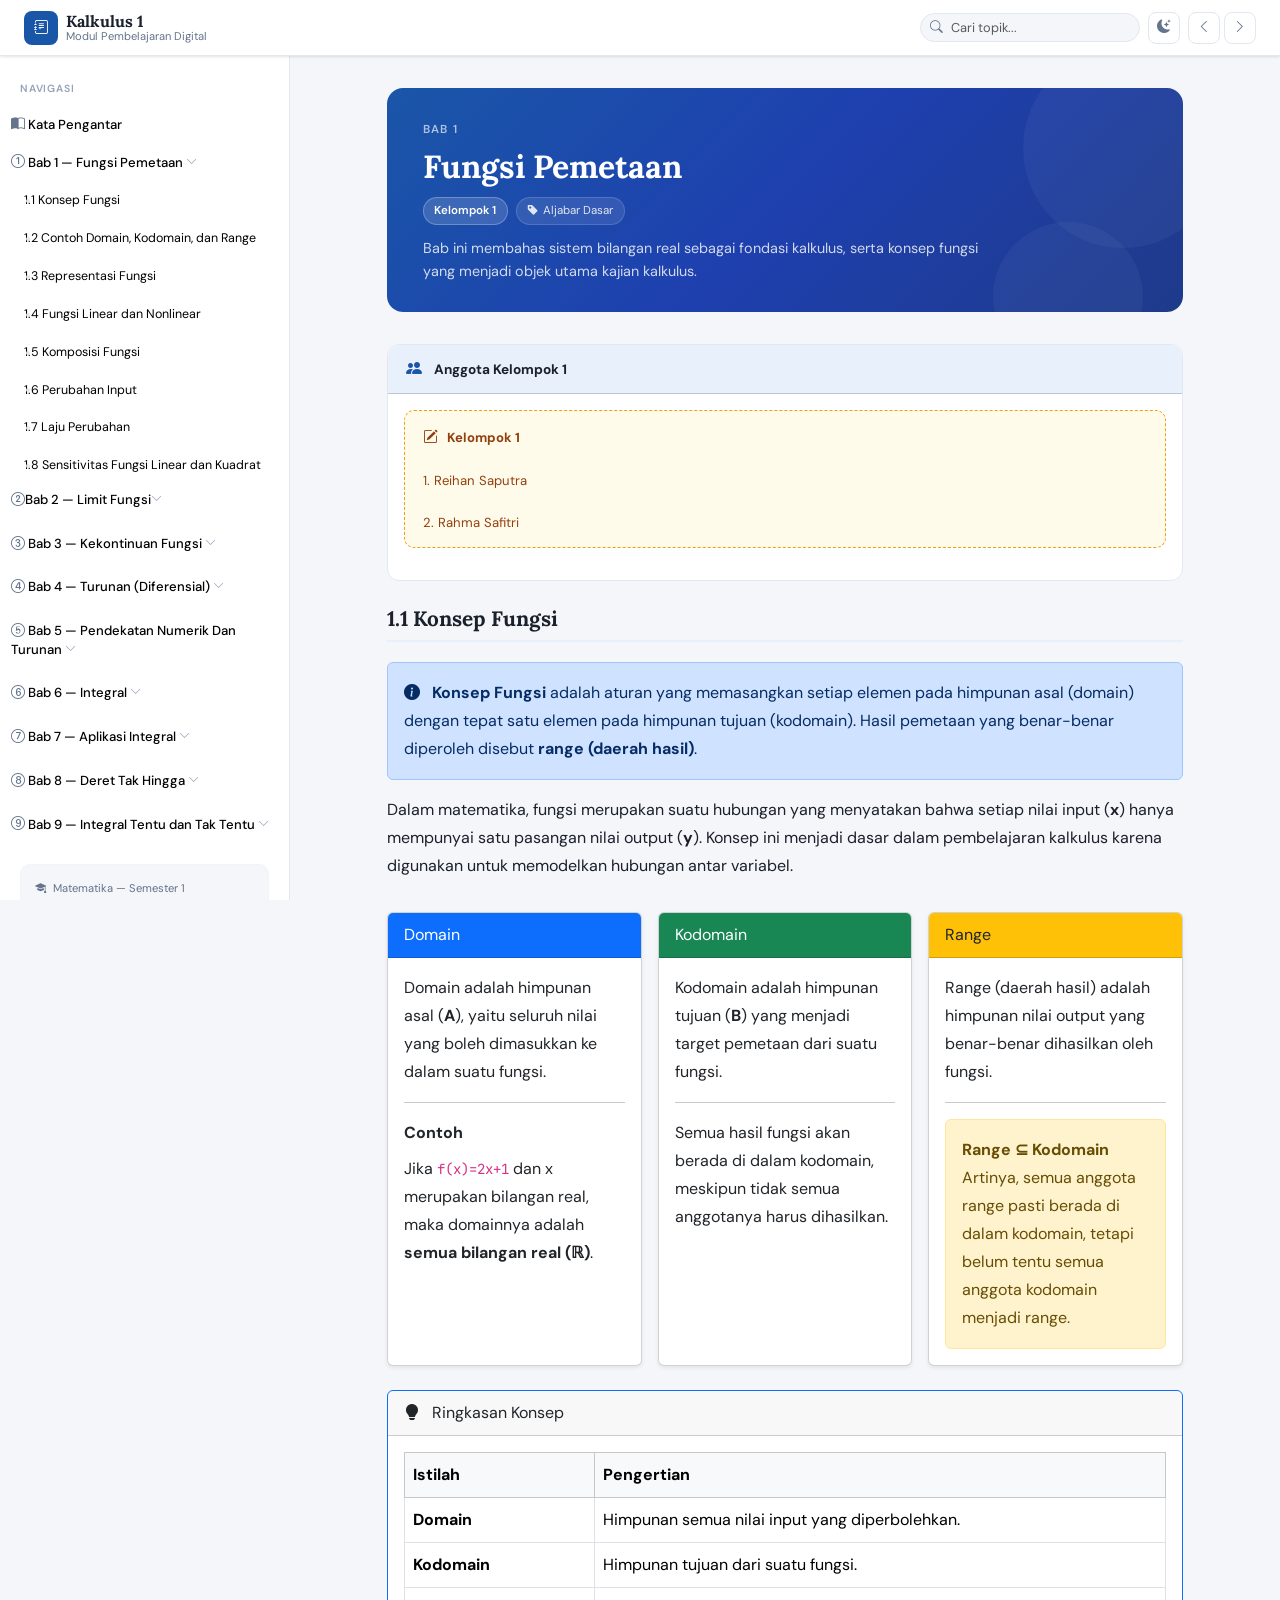
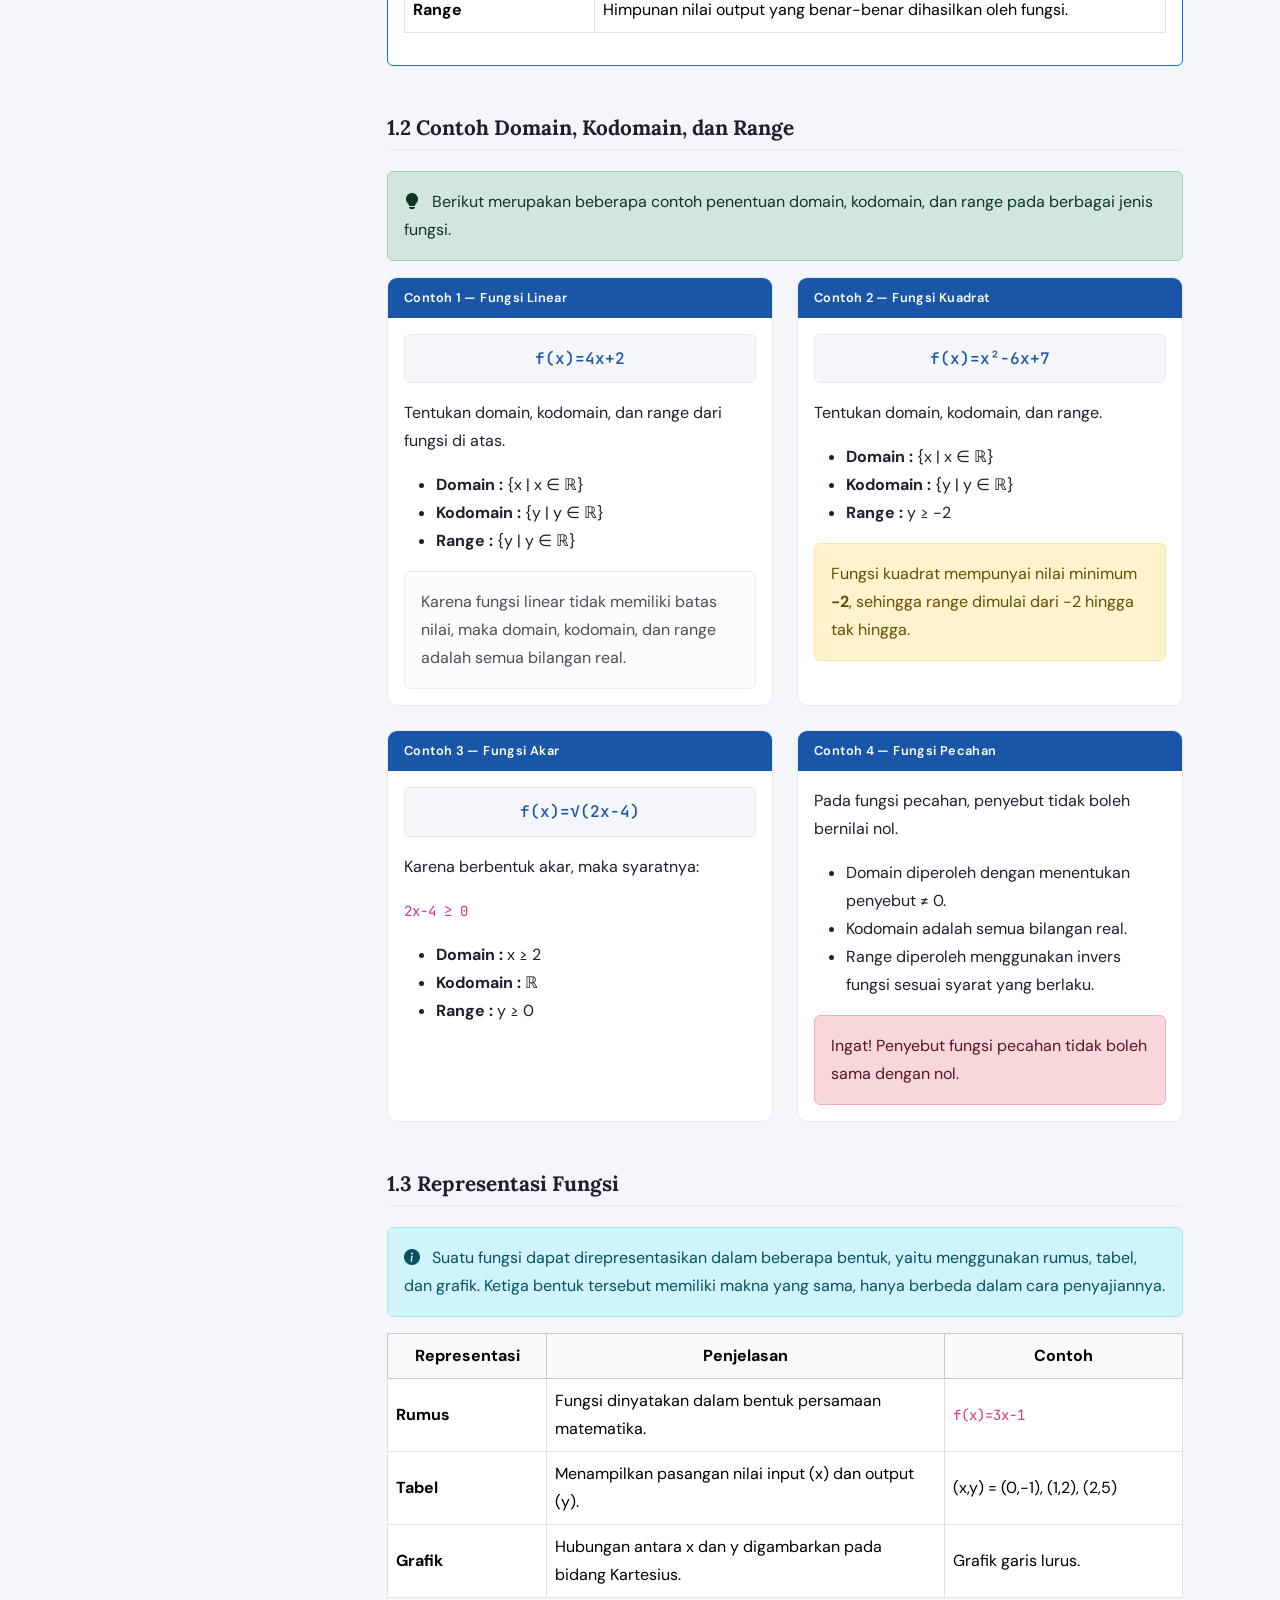
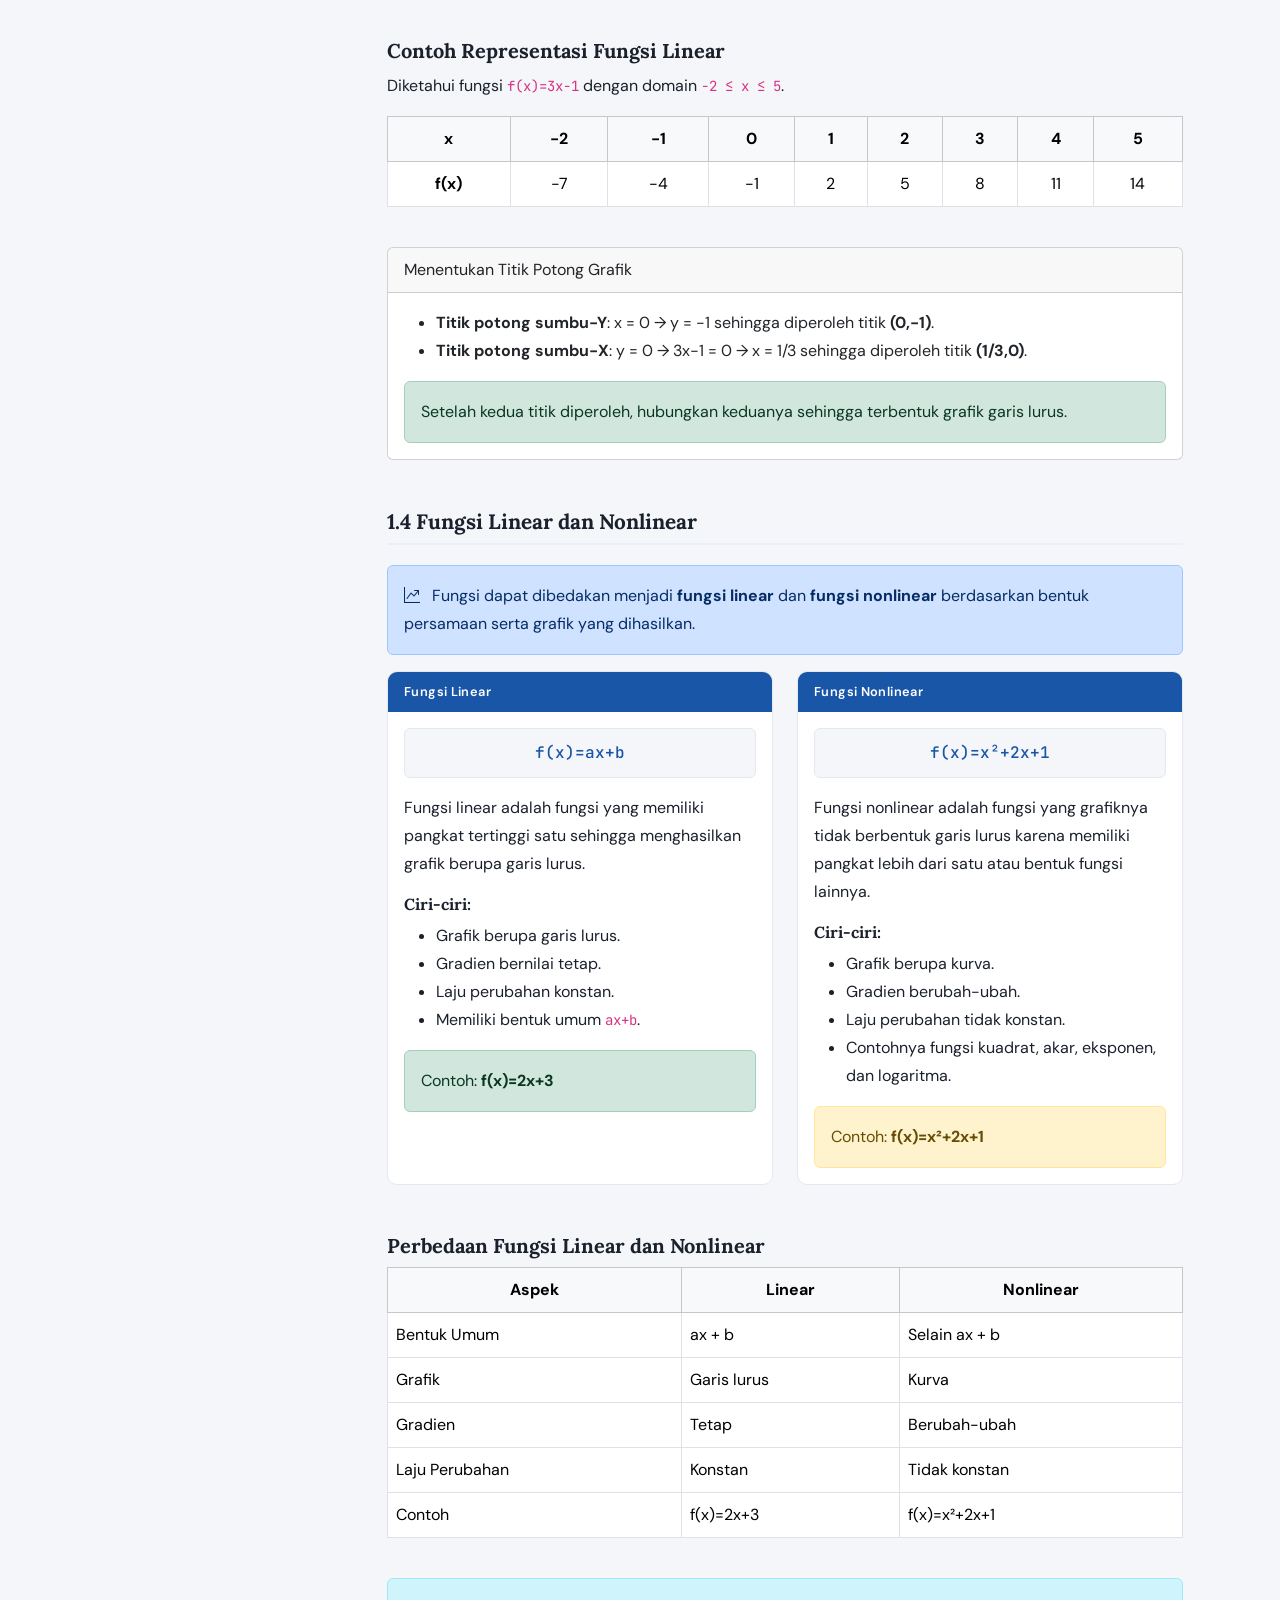
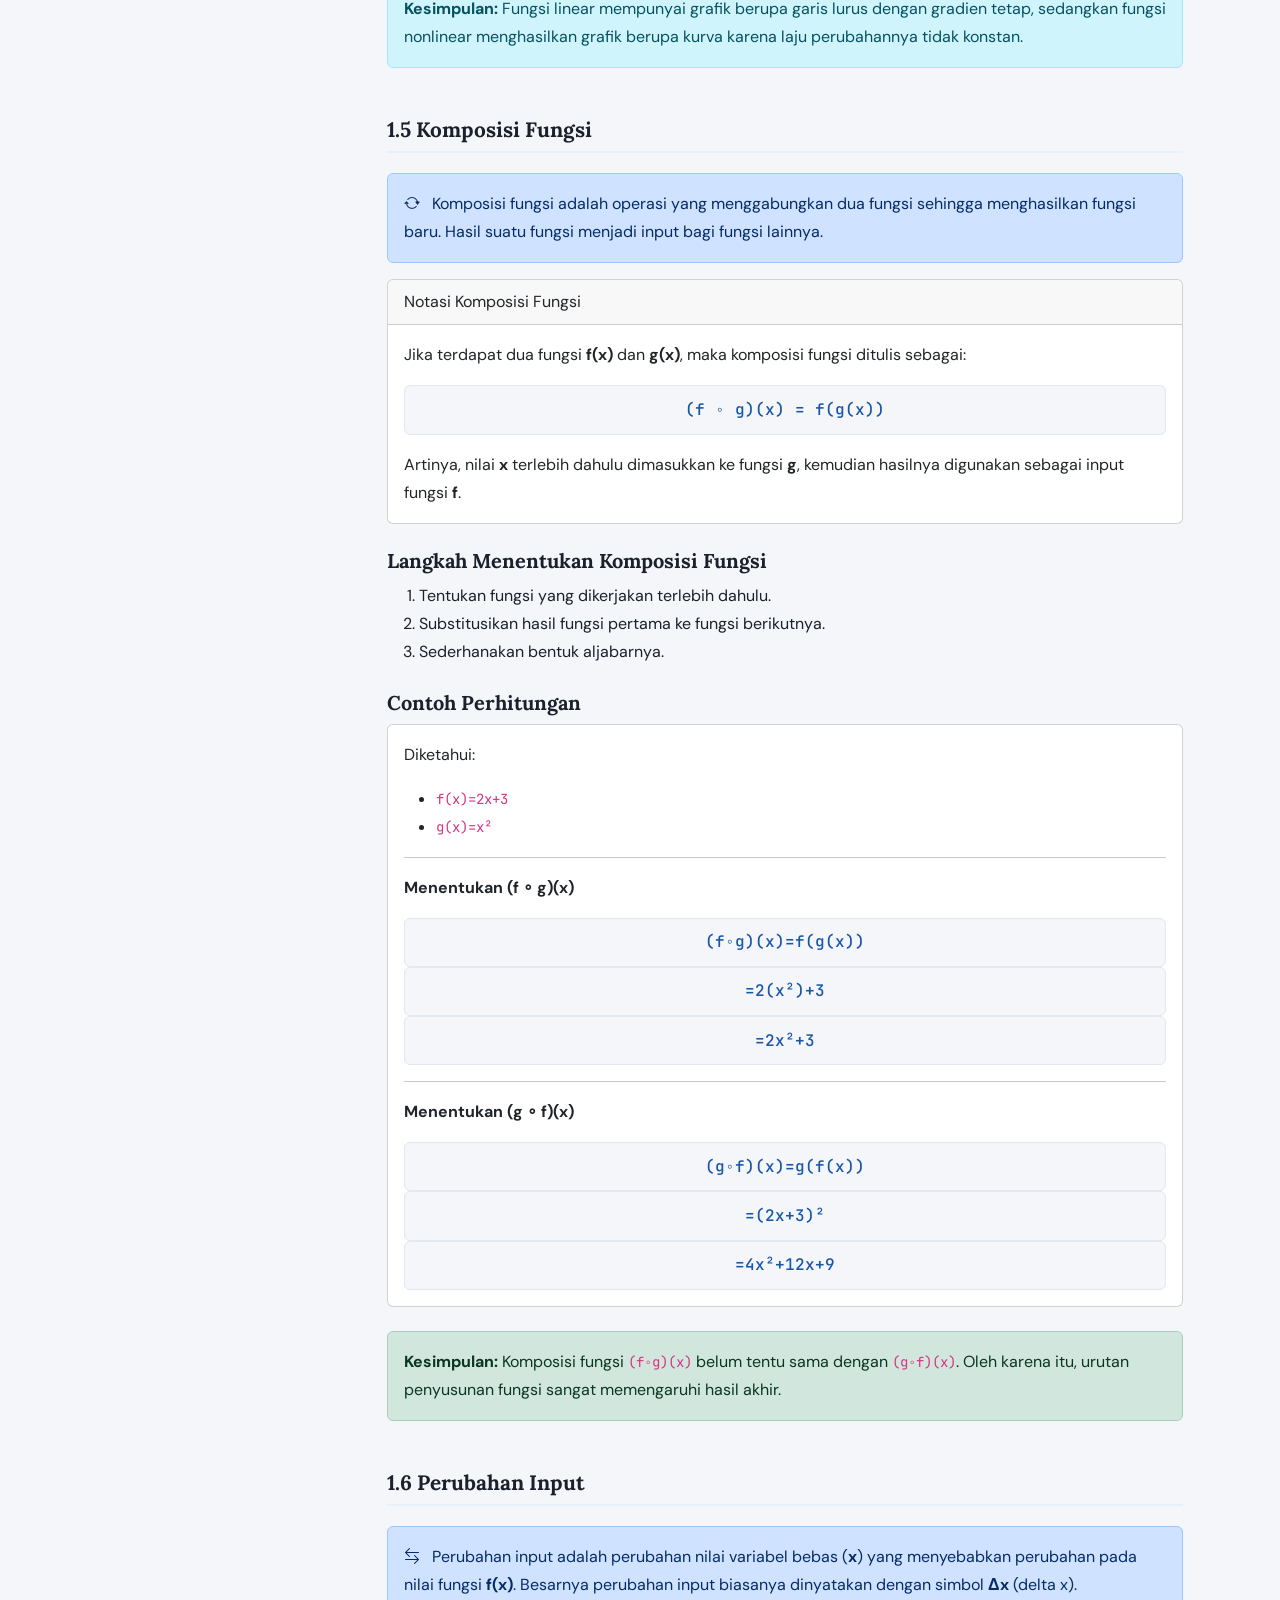
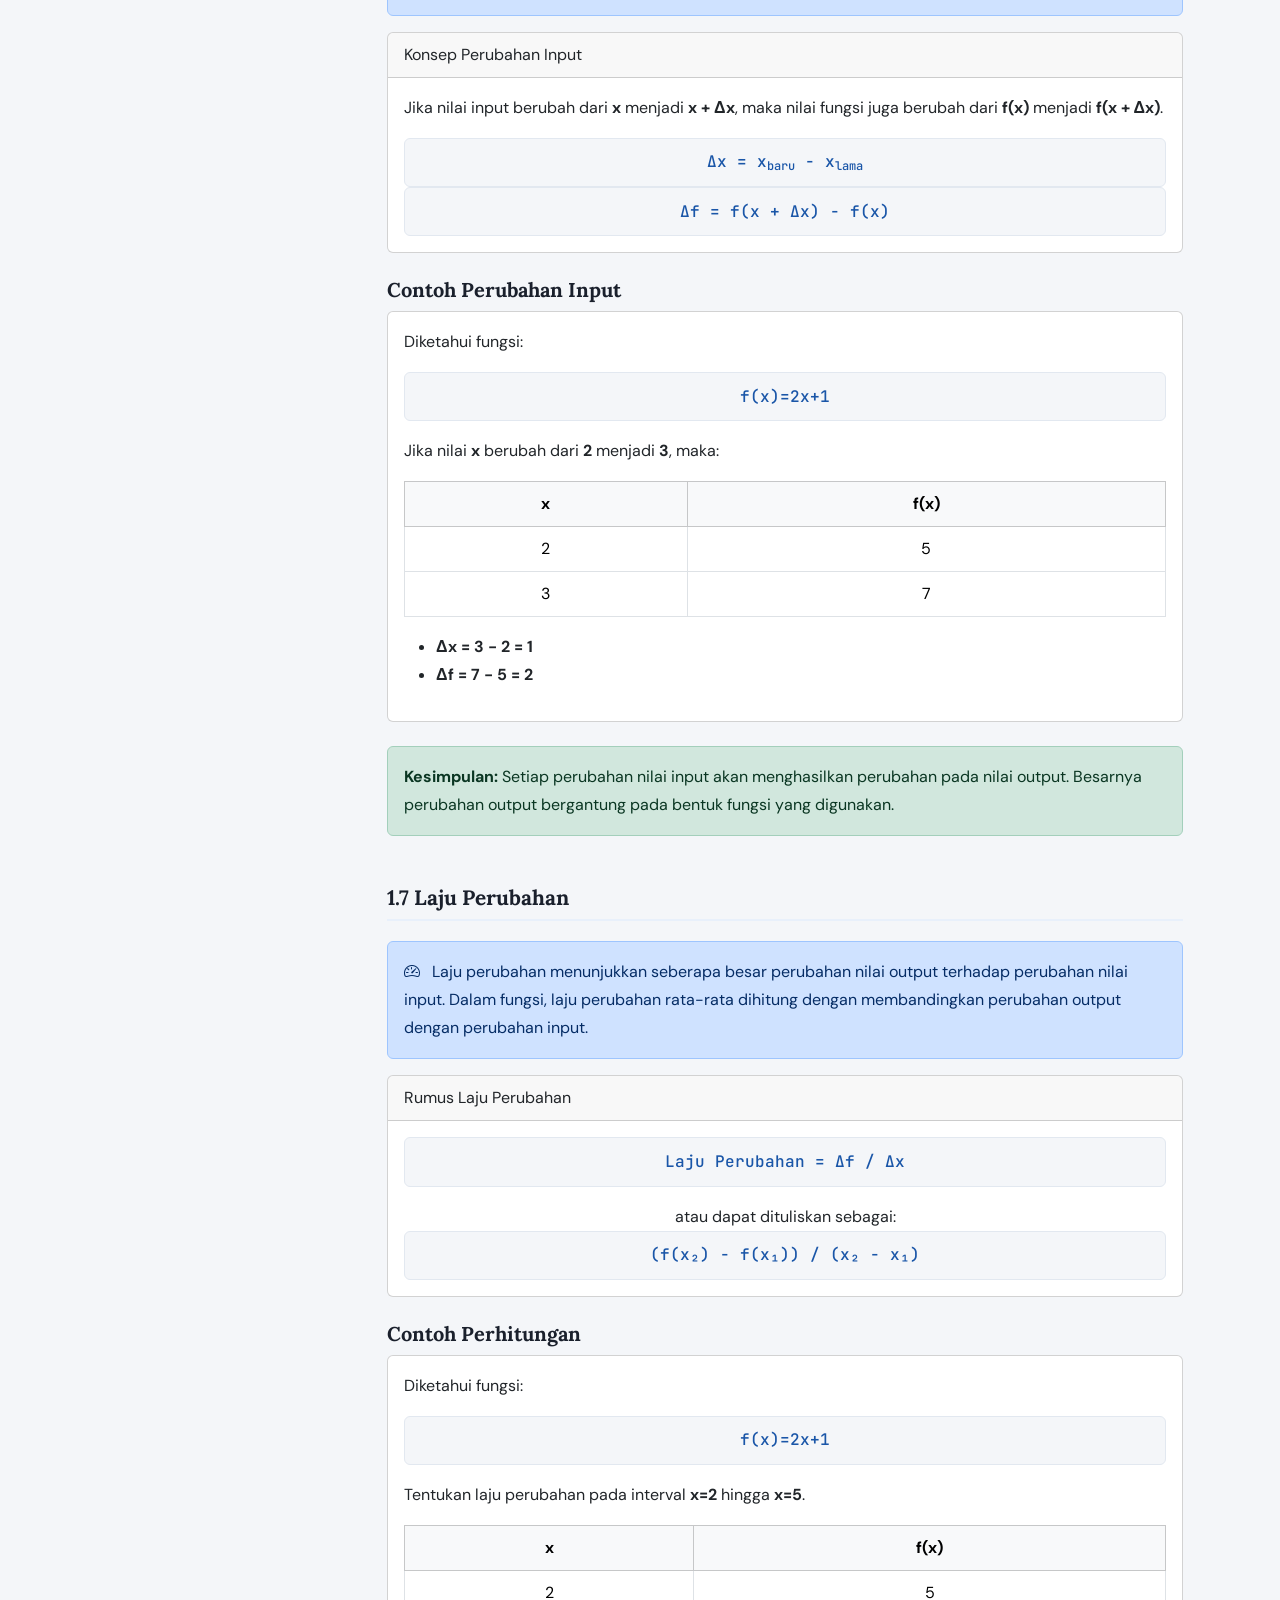
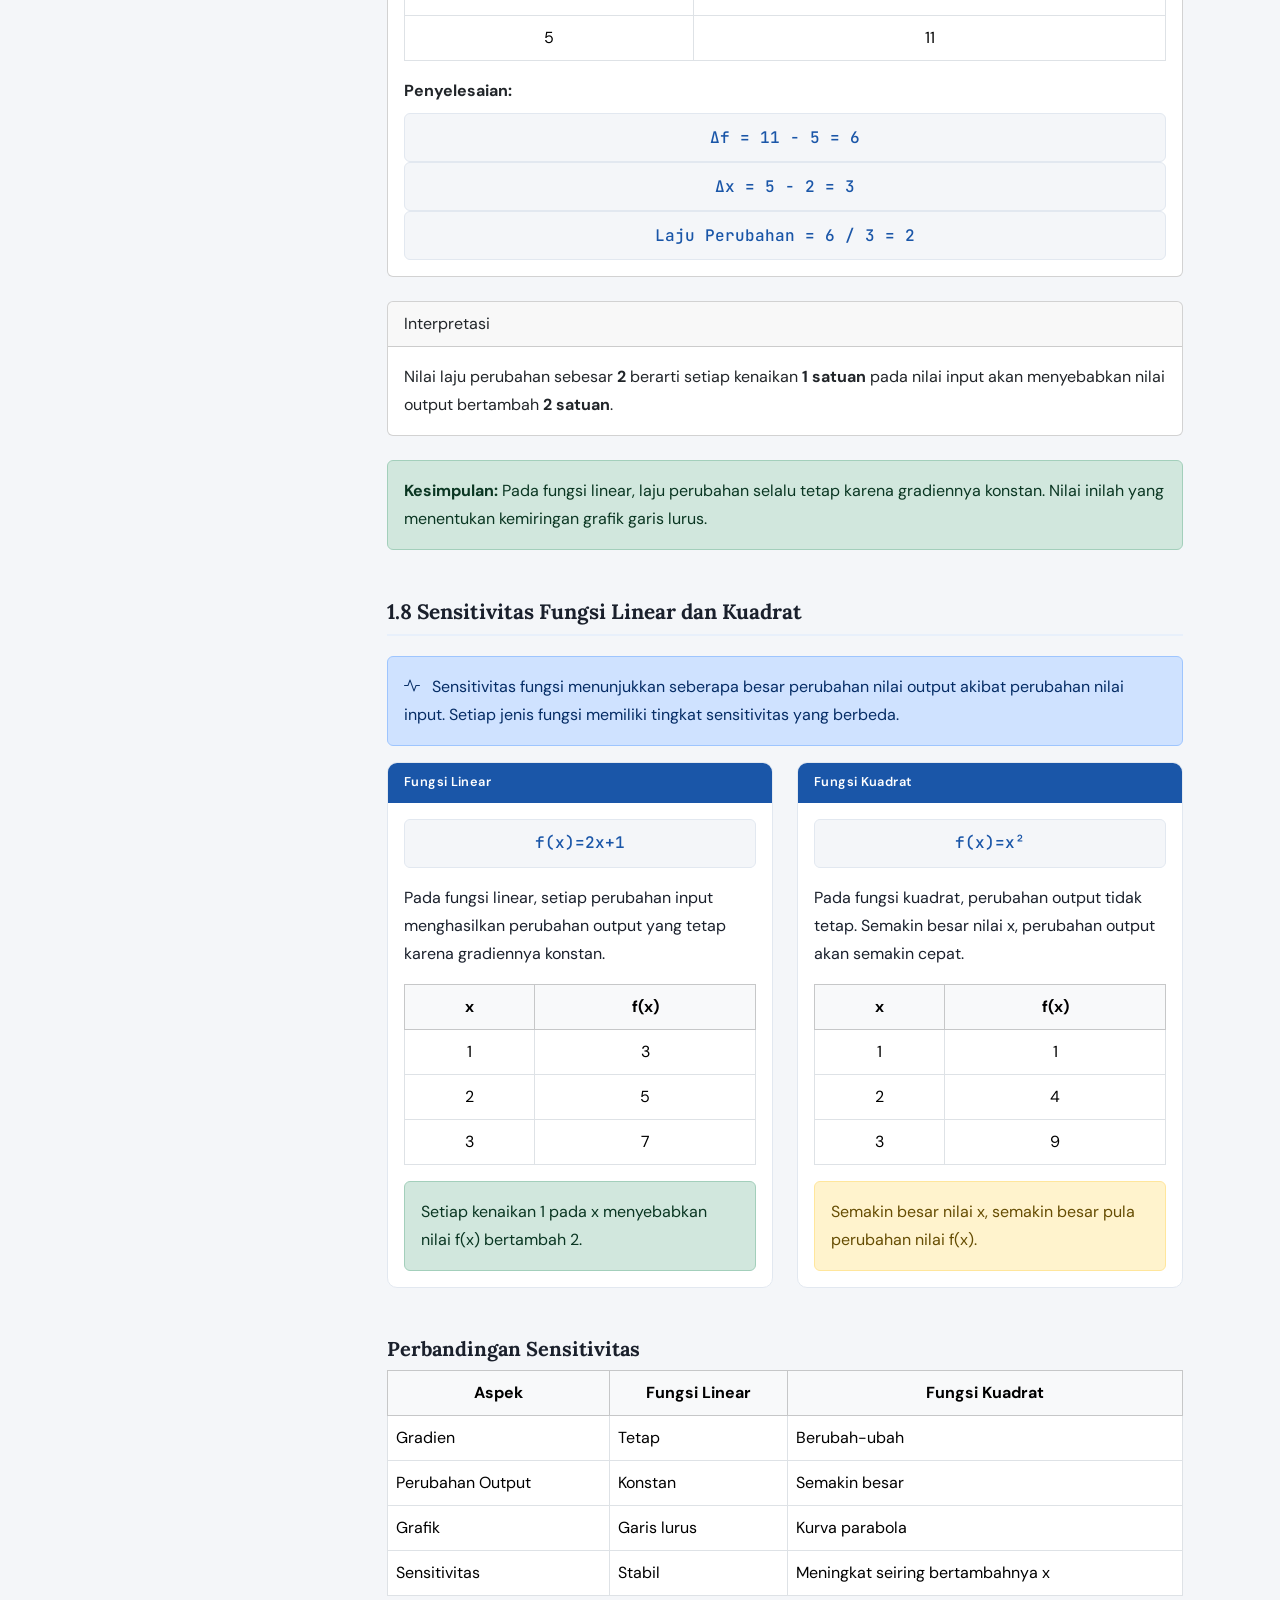
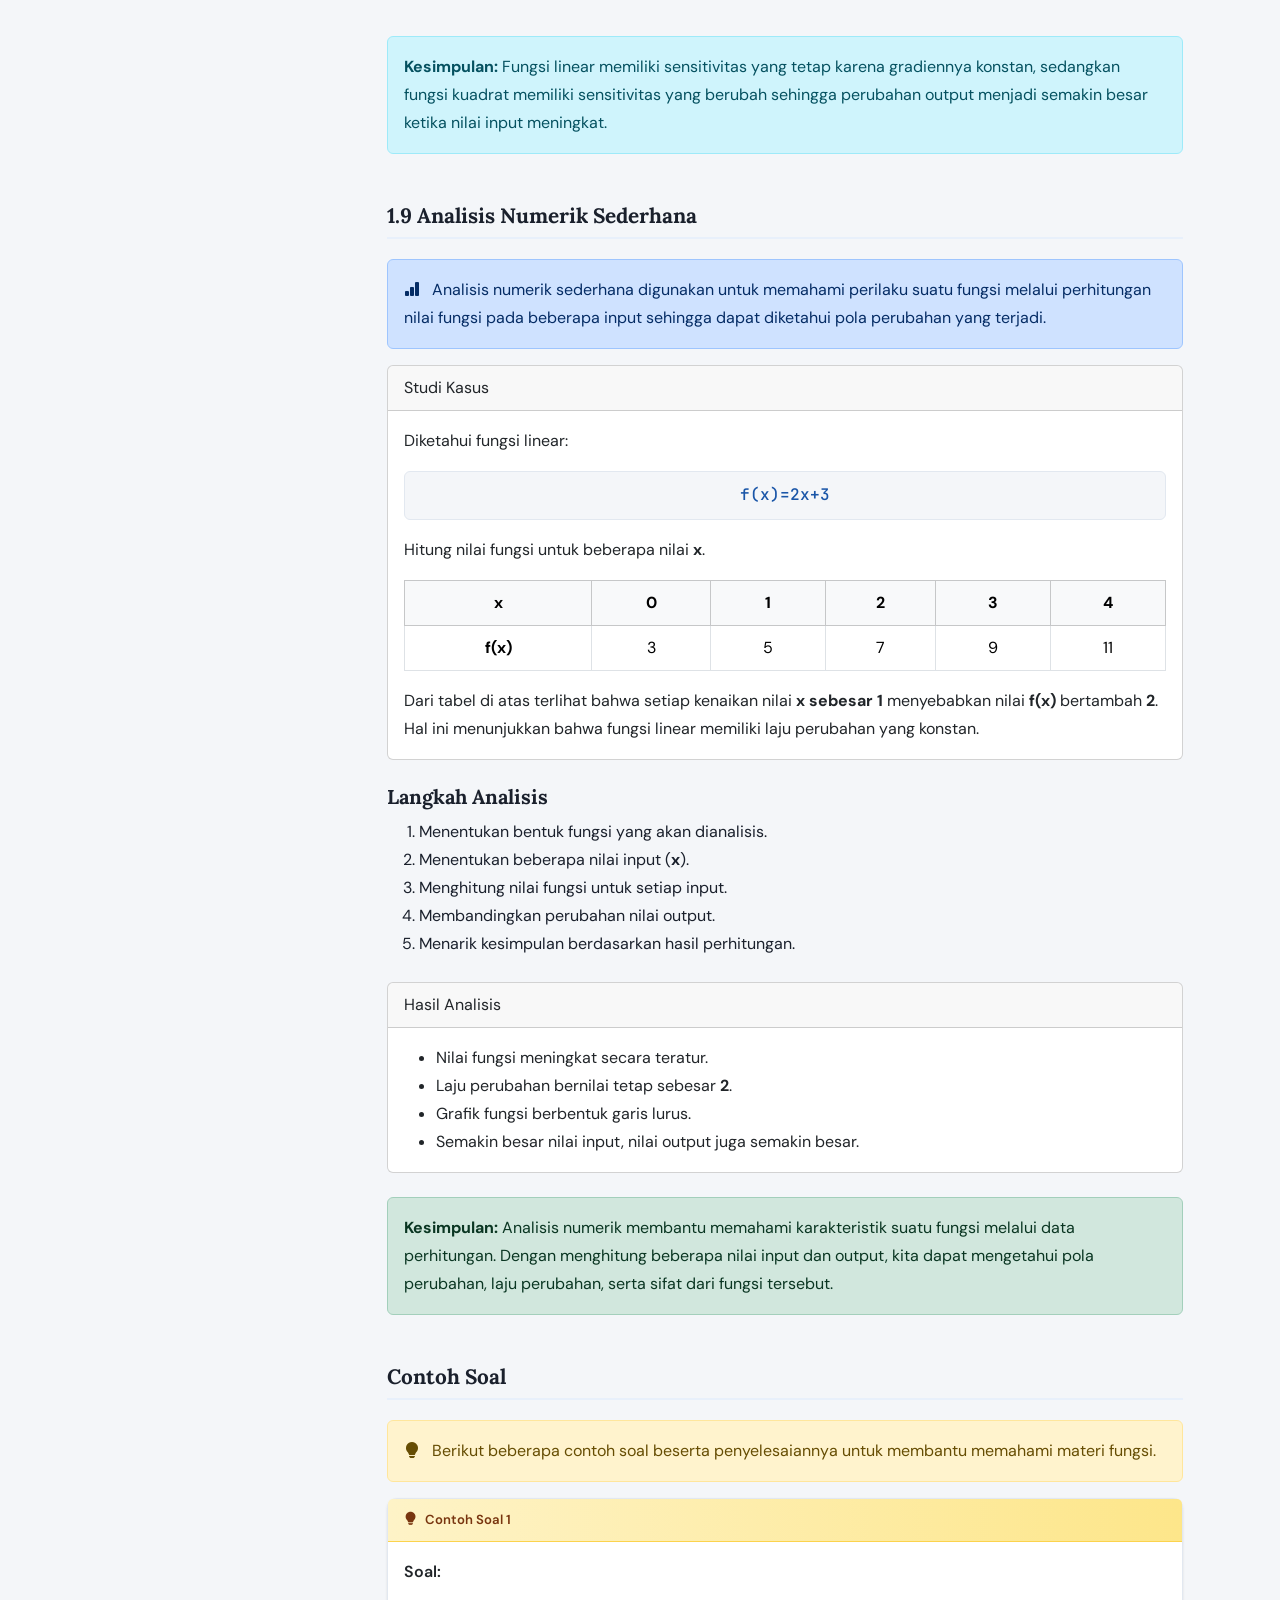
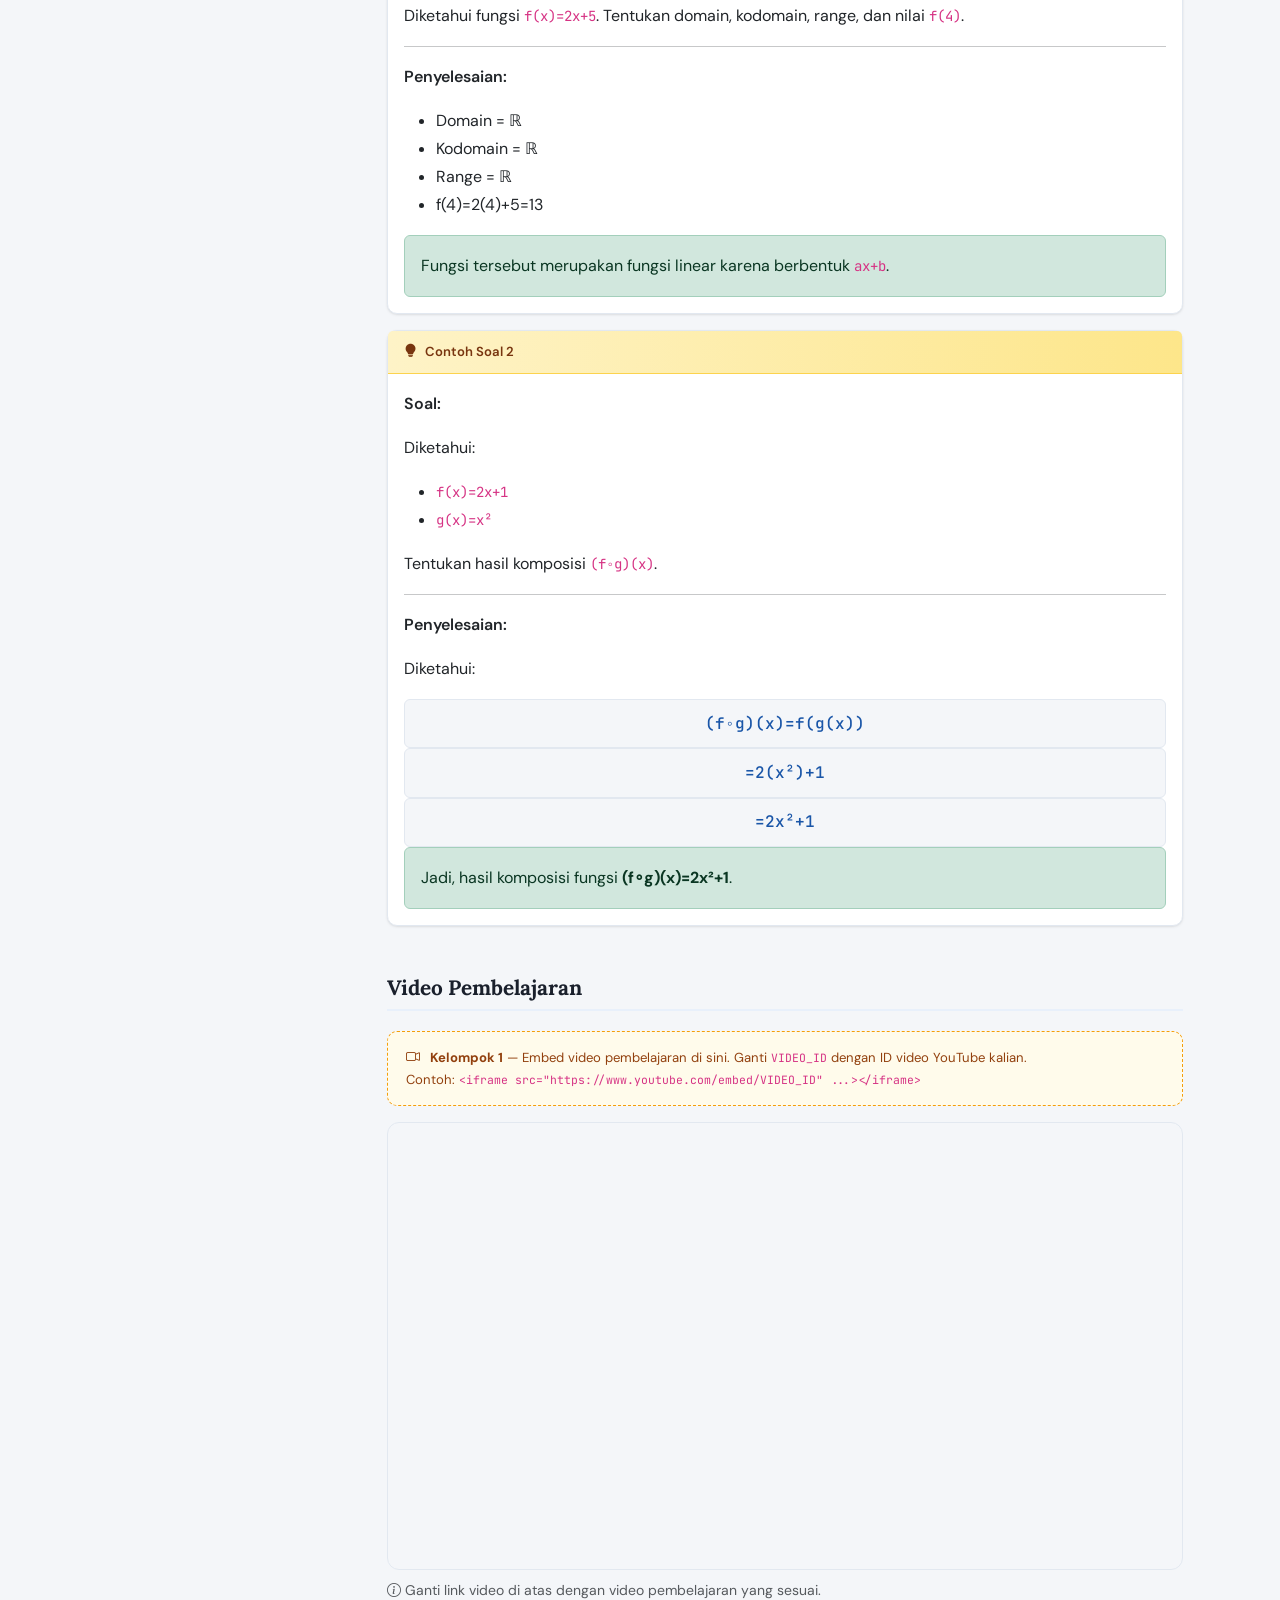
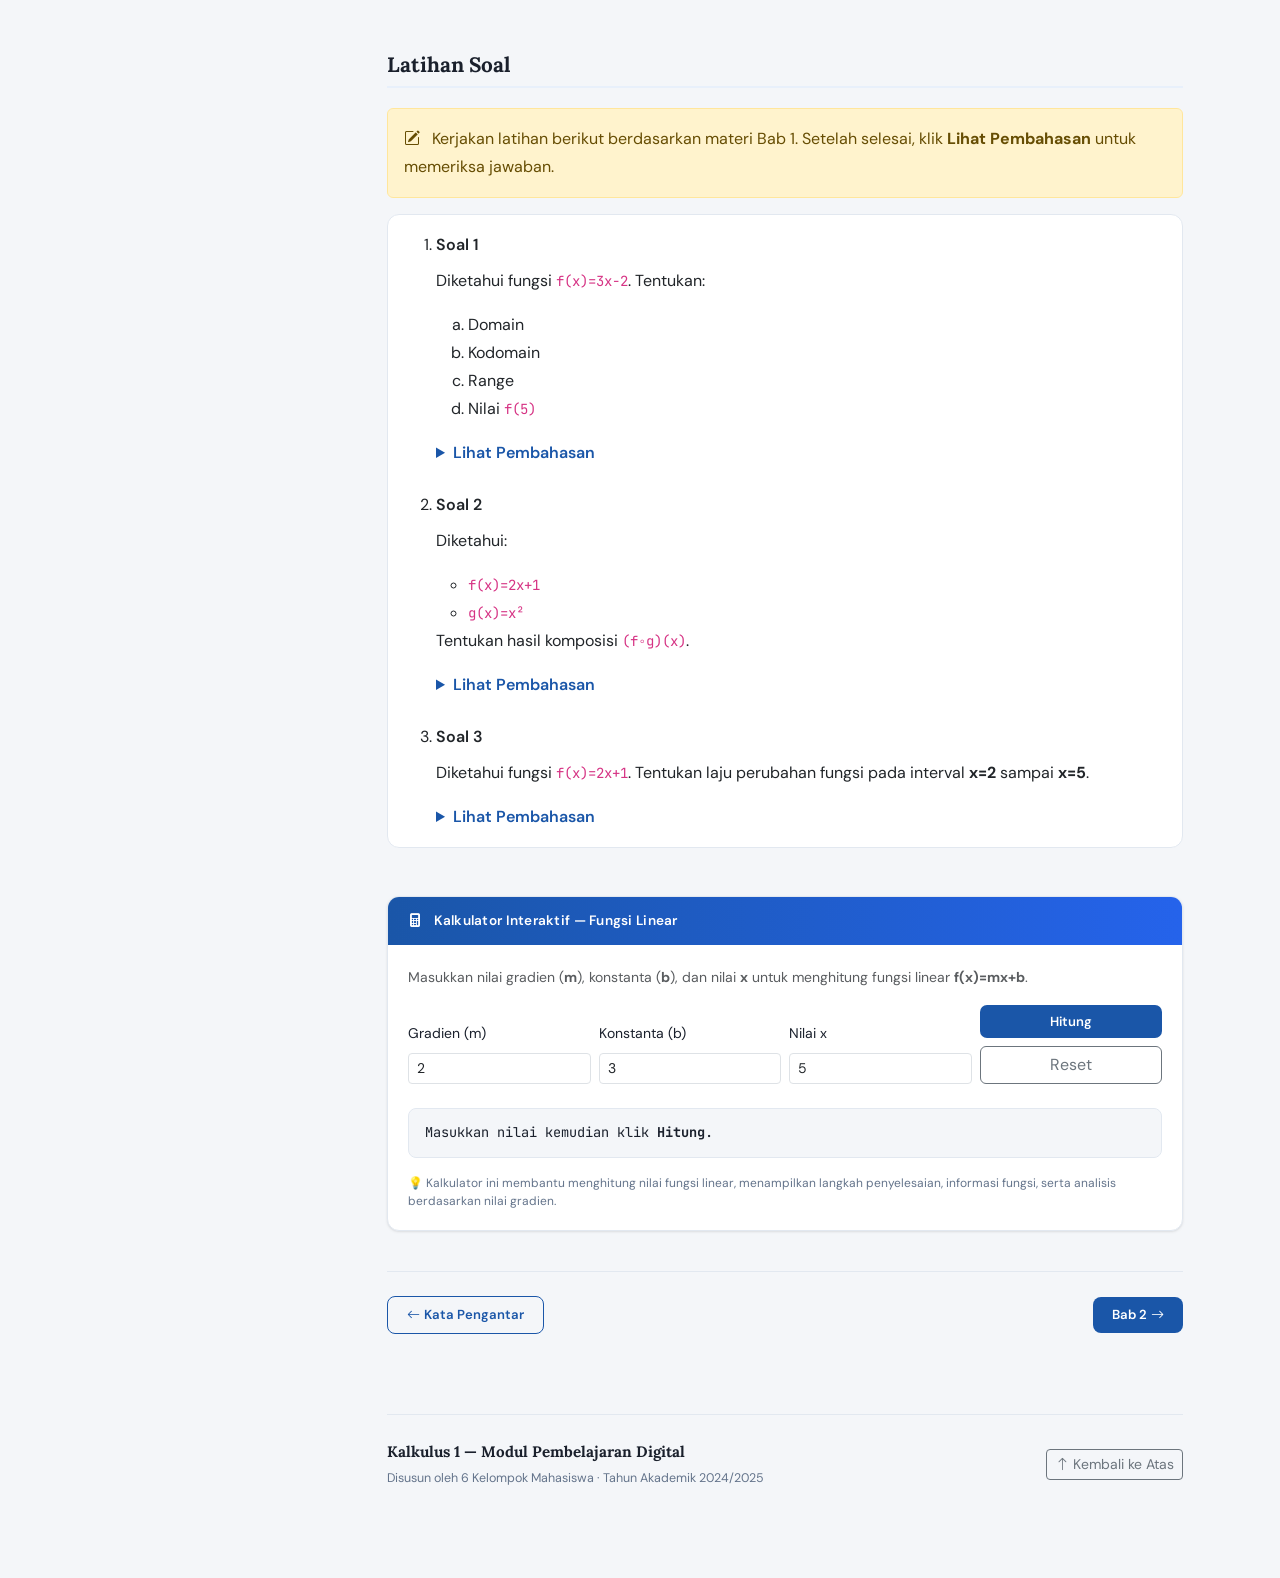
==== pages/kelompok1.html @ 17df7116 "fix sidebar" ====
<!DOCTYPE html>
<html lang="id" data-bs-theme="light">

<head>
  <meta charset="UTF-8" />
  <meta name="viewport" content="width=device-width, initial-scale=1.0" />
  <title>Bab 1 — Bilangan Real &amp; Fungsi | Kalkulus 1</title>
  <link href="https://cdn.jsdelivr.net/npm/bootstrap@5.3.3/dist/css/bootstrap.min.css" rel="stylesheet" />
  <link href="https://cdn.jsdelivr.net/npm/bootstrap-icons@1.11.3/font/bootstrap-icons.min.css" rel="stylesheet" />
  <link
    href="https://fonts.googleapis.com/css2?family=Lora:ital,wght@0,400;0,600;0,700;1,400&family=DM+Sans:wght@300;400;500;600&family=JetBrains+Mono:wght@400;500&display=swap"
    rel="stylesheet" />
  <link rel="stylesheet" href="../style.css" />
</head>

<body data-bs-spy="scroll" data-bs-target="#sidebar-nav" data-bs-offset="80">

  <!-- TOP NAVBAR -->
  <nav class="navbar navbar-expand-lg top-navbar sticky-top" id="topNavbar">
    <div class="container-fluid px-3 px-lg-4">
      <button class="btn btn-sm sidebar-toggle me-2 d-lg-none" type="button" data-bs-toggle="offcanvas"
        data-bs-target="#sidebarOffcanvas" aria-label="Buka navigasi">
        <i class="bi bi-list"></i>
      </button>
      <a class="navbar-brand d-flex align-items-center gap-2" href="../index.html">
        <span class="brand-icon"><i class="bi bi-journal-text"></i></span>
        <span class="brand-text">
          <span class="brand-title">Kalkulus 1</span>
          <span class="brand-sub d-none d-md-inline">Modul Pembelajaran Digital</span>
        </span>
      </a>
      <div class="ms-auto d-flex align-items-center gap-2">
        <div class="search-wrap d-none d-md-flex">
          <i class="bi bi-search search-icon"></i>
          <input type="search" id="sidebarSearch" class="form-control form-control-sm search-input"
            placeholder="Cari topik..." />
        </div>
        <button class="btn btn-sm theme-toggle" id="themeToggle" title="Toggle dark mode">
          <i class="bi bi-moon-stars-fill" id="themeIcon"></i>
        </button>
        <div class="d-none d-lg-flex gap-1">
          <button class="btn btn-sm nav-arrow" id="prevChapterBtn" title="Bab sebelumnya">
            <i class="bi bi-chevron-left"></i>
          </button>
          <button class="btn btn-sm nav-arrow" id="nextChapterBtn" title="Bab berikutnya">
            <i class="bi bi-chevron-right"></i>
          </button>
        </div>
      </div>
    </div>
  </nav>

  <!-- OFFCANVAS SIDEBAR (Mobile) -->
  <div class="offcanvas offcanvas-start sidebar-offcanvas" tabindex="-1" id="sidebarOffcanvas">
    <div class="offcanvas-header">
      <h6 class="offcanvas-title"><i class="bi bi-journal-text me-2"></i>Kalkulus 1</h6>
      <button type="button" class="btn-close" data-bs-dismiss="offcanvas"></button>
    </div>
    <div class="offcanvas-body p-0">
      <div class="sidebar-inner" id="sidebarInnerMobile"></div>
    </div>
  </div>

  <!-- MAIN WRAPPER -->
  <div class="main-wrapper">

    <!-- SIDEBAR (Desktop) -->
    <aside class="sidebar d-none d-lg-flex flex-column" id="mainSidebar">
      <div class="sidebar-inner" id="sidebarInnerDesktop">
        <div class="sidebar-section-label">Navigasi</div>
        <nav id="sidebar-nav">
          <ul class="sidebar-menu list-unstyled mb-0" id="sidebarMenuDesktop">
            <li class="sidebar-item">
              <a href="../index.html#pengantar" class="sidebar-link">
                <i class="bi bi-book-half sidebar-link-icon"></i>
                Kata Pengantar
              </a>
            </li>
            <li class="sidebar-item has-submenu open">
              <a href="kelompok1.html" class="sidebar-link active">
                <i class="bi bi-1-circle sidebar-link-icon"></i>
                Bab 1 — Fungsi Pemetaan
              </a>
              <ul class="submenu list-unstyled">
                <li><a href="#ch1-bilangan" class="submenu-link">1.1 Konsep Fungsi</a></li>
                <li><a href="#ch1-fungsi" class="submenu-link">1.2 Contoh Domain, Kodomain, dan Range</a></li>
                <li><a href="#ch1-representasi" class="submenu-link">1.3 Representasi Fungsi</a></li>
                <li><a href="#ch1-linear" class="submenu-link">1.4 Fungsi Linear dan Nonlinear</a></li>
                <li><a href="#ch1-komposisi" class="submenu-link">1.5 Komposisi Fungsi</a></li>
                <li><a href="#ch1-perubahan-input" class="submenu-link">1.6 Perubahan Input</a></li>
                <li><a href="#ch1-laju-perubahan" class="submenu-link">1.7 Laju Perubahan</a></li>
                <li><a href="#ch1-sensitivitas" class="submenu-link">1.8 Sensitivitas Fungsi Linear dan Kuadrat</a></li>
                <li><a href="#ch1-analisis" class="submenu-link">1.9 Analisis Numerik Sederhana</a></li>
                <li><a href="#ch1-contoh" class="submenu-link">💡 Contoh Soal</a></li>
                <li><a href="#ch1-video" class="submenu-link">🎬 Video Pembelajaran</a></li>
                <li><a href="#ch1-latihan" class="submenu-link">📝 Latihan Soal</a></li>
                <li><a href="#ch1-kalkulator" class="submenu-link">🧮 Kalkulator</a></li>
              </ul>
            </li>
            <li class="sidebar-item has-submenu">
              <a href="kelompok2.html" class="sidebar-link"><i class="bi bi-2-circle sidebar-link-icon"></i>Bab 2 — Limit Fungsi</a>
            <ul class="submenu list-unstyled overflow-auto pe-2 ">
              <li><a href="#ch2-Fungsi1" class="submenu-link">2.1 Fungsi Linear</a></li>
          
              <li><a href="#ch2-Fungsi2" class="submenu-link">2.2 Fungsi Kuadrat</a></li>
             
              <li><a href="#ch2-Fungsi3" class="submenu-link">2.3 Fungsi Eksponensial</a></li>

              <li><a href="#ch2-Pertumbuhan" class="submenu-link">2.4 Pertumbuhan Fungsi</a></li>
            
              <li><a href="#ch2-Meningkat" class="submenu-link">2.5 Fungsi Meningkat</a></li>

              <li><a href="#ch2-Menurun" class="submenu-link">2.6 Fungsi Menurun</a></li>

              <li><a href="#ch2-Stabilitas" class="submenu-link">2.7 Stabilitas Fungsi</a></li>

              <li><a href="#ch2-Stabil" class="submenu-link">2.8 Perubahan Stabil</a></li>
              
              <li><a href="#ch2-Tidak-stabil" class="submenu-link">2.9 Perubahan Tidak Stabil</a></li>

              <li><a href="#ch2-Kecil" class="submenu-link">2.10 Interpretasi Input Kecil</a></li>
              
              <li><a href="#ch2-Besar" class="submenu-link">2.11 Interprestasi lnput Besar</a></li>
              
              <li><a href="#ch2-Maksimum" class="submenu-link">2.12 Titik Kritis Maksimum</a></li>

              <li><a href="#ch2-Minimum" class="submenu-link">2.13 Titik Kritis Minimum</a></li>

              <li><a href="#ch2-Belok" class="submenu-link">2.14 Titik Belok</a></li>

              <li><a href="#ch2-Definisi" class="submenu-link">2.15 Definisi Limit</a></li>

              <li><a href="#ch2-Kiri" class="submenu-link">2.16 Limit Kiri dan Limit Kanan</a></li>

              <li><a href="#ch2-Sifat" class="submenu-link">2.17 Sifat-Sifat Limit</a></li>

              <li><a href="#ch2-Hingga" class="submenu-link">2.18 Limit Hingga dan Limit Tak HIngga</a></li>

              <li><a href="#ch2-Titik" class="submenu-link">2.19 Titik Kritis Fungsi dan Karakteristik Drafik</a></li>

              <li><a href="#ch2-Representasi" class="submenu-link">2.20 Representasi dan Metodologi Penentuan Limit</a></li>

              <li><a href="#ch2-interpretasi-perilaku" class="submenu-link">2.21 Interpretasi Perilaku Fungsi di Sekitar Titik Kritis</a></li>
              
              <li><a href="#ch2-video" class="submenu-link">🎬 Video Pembelajaran</a></li>
              <li><a href="#ch2-latihan" class="submenu-link">📝 Latihan Soal</a></li>
              <li><a href="#ch2-kalkulator" class="submenu-link">🧮 Kalkulator</a></li>
            </ul>
            </li>
            <li class="sidebar-item has-submenu">
              <a href="kelompok3.html" class="sidebar-link">
                <i class="bi bi-3-circle sidebar-link-icon"></i>
                Bab 3 — Kekontinuan Fungsi
              </a>
              <ul class="submenu list-unstyled">
                <li><a href="kelompok3.html#ch3-definisi" class="submenu-link">3.1 Fungsi Kontinu</a></li>
                <li><a href="kelompok3.html#ch3-teorema" class="submenu-link">3.2 Teorema Nilai Antara</a></li>
                <li><a href="kelompok3.html#ch3-video" class="submenu-link">🎬 Video Pembelajaran</a></li>
                <li><a href="kelompok3.html#ch3-latihan" class="submenu-link">📝 Latihan Soal</a></li>
                <li><a href="kelompok3.html#ch3-kalkulator" class="submenu-link">🧮 Kalkulator</a></li>
              </ul>
            </li>
            <li class="sidebar-item has-submenu">
              <a href="kelompok4.html" class="sidebar-link">
                <i class="bi bi-4-circle sidebar-link-icon"></i>
                Bab 4 — Turunan (Diferensial)
              </a>
              <ul class="submenu list-unstyled">
                <li><a href="kelompok4.html#ch4-definisi" class="submenu-link">4.1 Definisi Turunan</a></li>
                <li><a href="kelompok4.html#ch4-aturan" class="submenu-link">4.2 Aturan Diferensiasi</a></li>
                <li><a href="kelompok4.html#ch4-video" class="submenu-link">🎬 Video Pembelajaran</a></li>
                <li><a href="kelompok4.html#ch4-latihan" class="submenu-link">📝 Latihan Soal</a></li>
                <li><a href="kelompok4.html#ch4-kalkulator" class="submenu-link">🧮 Kalkulator</a></li>
              </ul>
            </li>
            <li class="sidebar-item has-submenu">
              <a href="kelompok5.html" class="sidebar-link">
                <i class="bi bi-5-circle sidebar-link-icon"></i>
                Bab 5 — Pendekatan Numerik Dan Turunan
              </a>
             <ul class="submenu list-unstyled">
                <li><a href="#ch5-max-min" class="submenu-link">5.1 Nilai Maksimum &amp; Minimum</a></li>
                <li><a href="#ch5-optimasi" class="submenu-link">5.2 Optimasi</a></li>
                <li><a href="#ch5-contoh" class="submenu-link">💡 Contoh Soal</a></li>
                <li><a href="#ch5-video" class="submenu-link">🎬 Video Pembelajaran</a></li>
                <li><a href="#ch5-latihan" class="submenu-link">📝 Latihan Soal</a></li>
                <li><a href="#ch5-kalkulator" class="submenu-link">🧮 Kalkulator</a></li>
              </ul>
            </li>
            <li class="sidebar-item has-submenu">
              <a href="kelompok6.html" class="sidebar-link">
                <i class="bi bi-6-circle sidebar-link-icon"></i>
                Bab 6 — Integral
              </a>
              <ul class="submenu list-unstyled">
                <li><a href="kelompok6.html#ch6-antiturunan" class="submenu-link">6.1 Antiturunan</a></li>
                <li><a href="kelompok6.html#ch6-integral-tentu" class="submenu-link">6.2 Integral Tentu</a></li>
                <li><a href="kelompok6.html#ch6-video" class="submenu-link">🎬 Video Pembelajaran</a></li>
                <li><a href="kelompok6.html#ch6-latihan" class="submenu-link">📝 Latihan Soal</a></li>
                <li><a href="kelompok6.html#ch6-kalkulator" class="submenu-link">🧮 Kalkulator</a></li>
              </ul>
            </li>
            <!-- chapter 7 -->
            <li class="sidebar-item has-submenu">
              <a href="kelompok7.html" class="sidebar-link">
                <i class="bi bi-7-circle sidebar-link-icon"></i>
                Bab 7 — Aplikasi Integral
              </a>
               <ul class="submenu list-unstyled">
                <li><a href="kelompok7.html#ch7-max-min" class="submenu-link">7.1 Menentukan titik maksimum dan minimum</a></li>
                <li><a href="kelompok7.html#ch7-optimasi" class="submenu-link">7.2 Menentukan titik stasioner</a></li>
                <li><a href="kelompok7.html#ch7-optimasi2" class="submenu-link">7.3 Penerapan Optimasi</a></li>
                <li><a href="kelompok7.html#ch7-video" class="submenu-link">🎬 Video Pembelajaran</a></li>
                <li><a href="kelompok7.html#ch7-latihan" class="submenu-link">📝 Latihan Soal</a></li>
                <li><a href="kelompok7.html#ch7-kalkulator" class="submenu-link">🧮 Kalkulator</a></li>
              </ul>
            </li>

            <!-- chapter 8 -->
            <li class="sidebar-item has-submenu">
              <a href="kelompok8.html" class="sidebar-link">
                <i class="bi bi-8-circle sidebar-link-icon"></i>
                Bab 8 — Deret Tak Hingga
              </a>
             <ul class="submenu list-unstyled overflow-auto pe-2 ">
                <li><a href="#ch8-penyelesaian_masalah_terapan" class="submenu-link">8.A.1 Penerapan Turunan</a></li>
                <li><a href="#ch8-integral_tak_tentu" class="submenu-link">8.B.1 Integral Tak Tentu</a></li>
                <li><a href="#ch8-hubungan_integral_dan_turunan" class="submenu-link">8.B.2 Hubungan Integral dan Turunan</a></li>
                <li><a href="#ch8-interpretasi_konstanta_integrasi" class="submenu-link">8.B.3 Interpretasi Konstanta Integrasi</a></li>
                <li><a href="#ch8-integral_tak_tentu_Konsep_akumulasi_perubahan" class="submenu-link">8.B.4 Integral Tak Tentu Dalam Konsep Akumulasi Perubahan</a></li>
                <li><a href="#ch8-videoPenerapanTurunan" class="submenu-link">🎬 Video Materi Penerapan Turunan</a></li>
                <li><a href="#ch8-videoIntegralTakTentu" class="submenu-link">🎬 Video Materi Integral Tak Tentu</a></li>
                <li><a href="#ch8-latihan" class="submenu-link">📝 Latihan Soal</a></li>
                <li><a href="#ch8-kalkulatorPenerapanTurunan" class="submenu-link">🧮 Kalkulator Penerapan Turunan</a></li>
                <li><a href="#ch8-kalkulatorIntegralTakTentu" class="submenu-link">🧮 Kalkulator Integral Tak Tentu</a></li>
              </ul>
            </li>

            <!-- chapter 9 -->
            <li class="sidebar-item has-submenu">
             <a href="kelompok9.html" class="sidebar-link">
                <i class="bi bi-9-circle sidebar-link-icon"></i>
                Bab 9 — Integral Tentu dan Tak Tentu
              </a>
              <ul class="submenu list-unstyled">
                <li><a href="kelompok9.html#ch9-antiturunan" class="submenu-link">9.1 Integral Tentu dan Tak Tentu</a>
                </li>
                <li><a href="kelompok9.html#ch9-integral-tentu" class="submenu-link">9.2 Pendekatan Data Kontinu</a>
                </li>
                <li><a href="kelompok9.html#ch9-video" class="submenu-link">🎬 Video Pembelajaran</a></li>
                <li><a href="kelompok9.html#ch9-latihan" class="submenu-link">📝 Latihan Soal</a></li>
                <li><a href="kelompok9.html#ch9-kalkulator" class="submenu-link">🧮 Kalkulator</a></li>
              </ul>
            </li>
          </ul>
        </nav>
        <div class="sidebar-footer">
          <div class="sidebar-footer-text">
            <i class="bi bi-mortarboard-fill me-1"></i>
            Matematika — Semester 1
          </div>
          <div class="progress sidebar-progress mt-2" title="Progress membaca">
            <div class="progress-bar" id="readingProgress" role="progressbar" style="width: 0%"></div>
          </div>
          <div class="sidebar-footer-text mt-1" id="progressLabel">0% dibaca</div>
        </div>
      </div>
    </aside>



    <!-- MAIN CONTENT -->
    <main class="content-area" id="mainContent">
      <div class="content-inner">

        <!-- BAB 1 -->
        <section id="chapter-1" class="content-section chapter-section" style="border-top:none; padding-top:2rem;">
          <div class="chapter-header">
            <div class="chapter-number">Bab 1</div>
            <h2 class="chapter-title">Fungsi Pemetaan</h2>
            <p class="chapter-meta">
              <span class="chapter-group-badge">Kelompok 1</span>
              <span class="chapter-topic-badge"><i class="bi bi-tag-fill me-1"></i>Aljabar Dasar</span>
            </p>
            <p class="chapter-desc">
              Bab ini membahas sistem bilangan real sebagai fondasi kalkulus, serta konsep fungsi yang menjadi objek
              utama kajian kalkulus.
            </p>
          </div>

          <!-- Nama Anggota Kelompok -->
          <div class="card mb-4"
            style="border-color: var(--clr-border); border-radius:12px; background: var(--clr-surface);">
            <div class="card-header"
              style="background: var(--clr-primary-light); border-radius:12px 12px 0 0; padding:.65rem 1.1rem;">
              <i class="bi bi-people-fill me-2" style="color:var(--clr-primary);"></i>
              <strong style="font-size:.85rem; color:var(--clr-text);">Anggota Kelompok 1</strong>
            </div>
            <div class="card-body py-3">
              <div class="placeholder-notice">
                <i class="bi bi-pencil-square"></i>
                <strong>Kelompok 1</strong><br>
                <br>1. Reihan Saputra</br>
                <br>2. Rahma Safitri</br>
              </div>
            </div>
          </div>

          <!-- 1.1 Konsep Fungsi -->
          <div id="ch1-bilangan">
            <h3 class="subsection-title">1.1 Konsep Fungsi</h3>
            <div class="alert alert-primary">
              <i class="bi bi-info-circle-fill me-2"></i>
              <strong>Konsep Fungsi</strong> adalah aturan yang memasangkan setiap elemen
              pada himpunan asal (domain) dengan tepat satu elemen pada himpunan tujuan
              (kodomain). Hasil pemetaan yang benar-benar diperoleh disebut
              <strong>range (daerah hasil)</strong>.
            </div>
            <p>
              Dalam matematika, fungsi merupakan suatu hubungan yang menyatakan bahwa
              setiap nilai input (<strong>x</strong>) hanya mempunyai satu pasangan nilai
              output (<strong>y</strong>). Konsep ini menjadi dasar dalam pembelajaran
              kalkulus karena digunakan untuk memodelkan hubungan antar variabel.
            </p>
            <div class="row g-3 mt-3">
              <div class="col-md-4">
                <div class="card h-100 shadow-sm">
                  <div class="card-header bg-primary text-white">
                    Domain
                  </div>
                  <div class="card-body">
                    <p>
                      Domain adalah himpunan asal (<strong>A</strong>), yaitu seluruh nilai
                      yang boleh dimasukkan ke dalam suatu fungsi.
                    </p>
                    <hr>
                    <strong>Contoh</strong>

                    <p class="mt-2">
                      Jika
                      <code>f(x)=2x+1</code>
                      dan x merupakan bilangan real,
                      maka domainnya adalah
                      <strong>semua bilangan real (ℝ)</strong>.
                    </p>
                  </div>
                </div>
              </div>

              <div class="col-md-4">
                <div class="card h-100 shadow-sm">
                  <div class="card-header bg-success text-white">
                    Kodomain
                  </div>

                  <div class="card-body">
                    <p>
                      Kodomain adalah himpunan tujuan (<strong>B</strong>) yang menjadi
                      target pemetaan dari suatu fungsi.
                    </p>

                    <hr>

                    <p>
                      Semua hasil fungsi akan berada di dalam kodomain,
                      meskipun tidak semua anggotanya harus dihasilkan.
                    </p>

                  </div>
                </div>
              </div>

              <div class="col-md-4">
                <div class="card h-100 shadow-sm">
                  <div class="card-header bg-warning">
                    Range
                  </div>

                  <div class="card-body">

                    <p>
                      Range (daerah hasil) adalah himpunan nilai output yang benar-benar
                      dihasilkan oleh fungsi.
                    </p>

                    <hr>

                    <div class="alert alert-warning mb-0">
                      <strong>Range ⊆ Kodomain</strong><br>
                      Artinya, semua anggota range pasti berada di dalam kodomain,
                      tetapi belum tentu semua anggota kodomain menjadi range.
                    </div>

                  </div>
                </div>
              </div>

            </div>

            <div class="card mt-4 border-primary">

              <div class="card-header">
                <i class="bi bi-lightbulb-fill me-2"></i>
                Ringkasan Konsep
              </div>

              <div class="card-body">

                <div class="table-responsive">

                  <table class="table table-bordered align-middle">

                    <thead class="table-light">
                      <tr>
                        <th width="25%">Istilah</th>
                        <th>Pengertian</th>
                      </tr>
                    </thead>

                    <tbody>

                      <tr>
                        <td><strong>Domain</strong></td>
                        <td>Himpunan semua nilai input yang diperbolehkan.</td>
                      </tr>

                      <tr>
                        <td><strong>Kodomain</strong></td>
                        <td>Himpunan tujuan dari suatu fungsi.</td>
                      </tr>

                      <tr>
                        <td><strong>Range</strong></td>
                        <td>Himpunan nilai output yang benar-benar dihasilkan oleh fungsi.</td>
                      </tr>

                    </tbody>

                  </table>

                </div>

              </div>

            </div>

          </div>

<!-- 1.2 Contoh Domain, Kodomain, dan Range -->
<div id="ch1-fungsi" class="mt-5">
  <h3 class="subsection-title">1.2 Contoh Domain, Kodomain, dan Range</h3>

  <div class="alert alert-success">
    <i class="bi bi-lightbulb-fill me-2"></i>
    Berikut merupakan beberapa contoh penentuan domain, kodomain, dan range pada berbagai jenis fungsi.
  </div>

  <div class="row g-4">

    <!-- Linear -->
    <div class="col-lg-6">
      <div class="concept-card h-100">
        <div class="concept-card-header">Contoh 1 — Fungsi Linear</div>
        <div class="concept-card-body">
          <code class="formula-display">f(x)=4x+2</code>

          <p class="mt-3">Tentukan domain, kodomain, dan range dari fungsi di atas.</p>

          <ul>
            <li><strong>Domain :</strong> {x | x ∈ ℝ}</li>
            <li><strong>Kodomain :</strong> {y | y ∈ ℝ}</li>
            <li><strong>Range :</strong> {y | y ∈ ℝ}</li>
          </ul>

          <div class="alert alert-light mb-0">
            Karena fungsi linear tidak memiliki batas nilai, maka domain, kodomain, dan range adalah semua bilangan real.
          </div>
        </div>
      </div>
    </div>

    <!-- Kuadrat -->
    <div class="col-lg-6">
      <div class="concept-card h-100">
        <div class="concept-card-header">Contoh 2 — Fungsi Kuadrat</div>
        <div class="concept-card-body">
          <code class="formula-display">f(x)=x²−6x+7</code>

          <p class="mt-3">Tentukan domain, kodomain, dan range.</p>

          <ul>
            <li><strong>Domain :</strong> {x | x ∈ ℝ}</li>
            <li><strong>Kodomain :</strong> {y | y ∈ ℝ}</li>
            <li><strong>Range :</strong> y ≥ -2</li>
          </ul>

          <div class="alert alert-warning mb-0">
            Fungsi kuadrat mempunyai nilai minimum <strong>-2</strong>, sehingga range dimulai dari -2 hingga tak hingga.
          </div>
        </div>
      </div>
    </div>

    <!-- Akar -->
    <div class="col-lg-6">
      <div class="concept-card h-100">
        <div class="concept-card-header">Contoh 3 — Fungsi Akar</div>
        <div class="concept-card-body">
          <code class="formula-display">f(x)=√(2x−4)</code>

          <p class="mt-3">Karena berbentuk akar, maka syaratnya:</p>

          <code>2x−4 ≥ 0</code>

          <ul class="mt-3">
            <li><strong>Domain :</strong> x ≥ 2</li>
            <li><strong>Kodomain :</strong> ℝ</li>
            <li><strong>Range :</strong> y ≥ 0</li>
          </ul>
        </div>
      </div>
    </div>

    <!-- Pecahan -->
    <div class="col-lg-6">
      <div class="concept-card h-100">
        <div class="concept-card-header">Contoh 4 — Fungsi Pecahan</div>
        <div class="concept-card-body">
          <p>Pada fungsi pecahan, penyebut tidak boleh bernilai nol.</p>

          <ul>
            <li>Domain diperoleh dengan menentukan penyebut ≠ 0.</li>
            <li>Kodomain adalah semua bilangan real.</li>
            <li>Range diperoleh menggunakan invers fungsi sesuai syarat yang berlaku.</li>
          </ul>

          <div class="alert alert-danger mb-0">
            Ingat! Penyebut fungsi pecahan tidak boleh sama dengan nol.
          </div>
        </div>
      </div>
    </div>

  </div>
</div>

    <!-- 1.3 Representasi Fungsi -->
<div id="ch1-representasi" class="mt-5">
  <h3 class="subsection-title">1.3 Representasi Fungsi</h3>

  <div class="alert alert-info">
    <i class="bi bi-info-circle-fill me-2"></i>
    Suatu fungsi dapat direpresentasikan dalam beberapa bentuk, yaitu menggunakan rumus, tabel, dan grafik. Ketiga bentuk tersebut memiliki makna yang sama, hanya berbeda dalam cara penyajiannya.
  </div>

  <div class="table-responsive">
    <table class="table table-bordered align-middle">
      <thead class="table-light text-center">
        <tr>
          <th width="20%">Representasi</th>
          <th>Penjelasan</th>
          <th width="30%">Contoh</th>
        </tr>
      </thead>
      <tbody>
        <tr>
          <td><strong>Rumus</strong></td>
          <td>Fungsi dinyatakan dalam bentuk persamaan matematika.</td>
          <td><code>f(x)=3x−1</code></td>
        </tr>
        <tr>
          <td><strong>Tabel</strong></td>
          <td>Menampilkan pasangan nilai input (x) dan output (y).</td>
          <td>(x,y) = (0,-1), (1,2), (2,5)</td>
        </tr>
        <tr>
          <td><strong>Grafik</strong></td>
          <td>Hubungan antara x dan y digambarkan pada bidang Kartesius.</td>
          <td>Grafik garis lurus.</td>
        </tr>
      </tbody>
    </table>
  </div>

  <h5 class="mt-4">Contoh Representasi Fungsi Linear</h5>

  <p>Diketahui fungsi <code>f(x)=3x−1</code> dengan domain <code>-2 ≤ x ≤ 5</code>.</p>

  <div class="table-responsive">
    <table class="table table-bordered text-center">
      <thead class="table-light">
        <tr>
          <th>x</th>
          <th>-2</th>
          <th>-1</th>
          <th>0</th>
          <th>1</th>
          <th>2</th>
          <th>3</th>
          <th>4</th>
          <th>5</th>
        </tr>
      </thead>
      <tbody>
        <tr>
          <th>f(x)</th>
          <td>-7</td>
          <td>-4</td>
          <td>-1</td>
          <td>2</td>
          <td>5</td>
          <td>8</td>
          <td>11</td>
          <td>14</td>
        </tr>
      </tbody>
    </table>
  </div>

  <div class="card mt-4">
    <div class="card-header">Menentukan Titik Potong Grafik</div>
    <div class="card-body">
      <ul class="mb-3">
        <li><strong>Titik potong sumbu-Y</strong>: x = 0 → y = -1 sehingga diperoleh titik <strong>(0,-1)</strong>.</li>
        <li><strong>Titik potong sumbu-X</strong>: y = 0 → 3x−1 = 0 → x = 1/3 sehingga diperoleh titik <strong>(1/3,0)</strong>.</li>
      </ul>

      <div class="alert alert-success mb-0">
        Setelah kedua titik diperoleh, hubungkan keduanya sehingga terbentuk grafik garis lurus.
      </div>
    </div>
  </div>
</div>

<!-- 1.4 Fungsi Linear dan Nonlinear -->
<div id="ch1-linear" class="mt-5">
  <h3 class="subsection-title">1.4 Fungsi Linear dan Nonlinear</h3>

  <div class="alert alert-primary">
    <i class="bi bi-graph-up-arrow me-2"></i>
    Fungsi dapat dibedakan menjadi <strong>fungsi linear</strong> dan <strong>fungsi nonlinear</strong> berdasarkan bentuk persamaan serta grafik yang dihasilkan.
  </div>

  <div class="row g-4">

    <!-- Fungsi Linear -->
    <div class="col-lg-6">
      <div class="concept-card h-100">
        <div class="concept-card-header">Fungsi Linear</div>

        <div class="concept-card-body">
          <code class="formula-display">f(x)=ax+b</code>

          <p class="mt-3">
            Fungsi linear adalah fungsi yang memiliki pangkat tertinggi satu sehingga menghasilkan grafik berupa garis lurus.
          </p>

          <h6>Ciri-ciri:</h6>
          <ul>
            <li>Grafik berupa garis lurus.</li>
            <li>Gradien bernilai tetap.</li>
            <li>Laju perubahan konstan.</li>
            <li>Memiliki bentuk umum <code>ax+b</code>.</li>
          </ul>

          <div class="alert alert-success mb-0">
            Contoh: <strong>f(x)=2x+3</strong>
          </div>
        </div>
      </div>
    </div>

    <!-- Fungsi Nonlinear -->
    <div class="col-lg-6">
      <div class="concept-card h-100">
        <div class="concept-card-header">Fungsi Nonlinear</div>

        <div class="concept-card-body">
          <code class="formula-display">f(x)=x²+2x+1</code>

          <p class="mt-3">
            Fungsi nonlinear adalah fungsi yang grafiknya tidak berbentuk garis lurus karena memiliki pangkat lebih dari satu atau bentuk fungsi lainnya.
          </p>

          <h6>Ciri-ciri:</h6>
          <ul>
            <li>Grafik berupa kurva.</li>
            <li>Gradien berubah-ubah.</li>
            <li>Laju perubahan tidak konstan.</li>
            <li>Contohnya fungsi kuadrat, akar, eksponen, dan logaritma.</li>
          </ul>

          <div class="alert alert-warning mb-0">
            Contoh: <strong>f(x)=x²+2x+1</strong>
          </div>
        </div>
      </div>
    </div>

  </div>

  <h5 class="mt-5">Perbedaan Fungsi Linear dan Nonlinear</h5>

  <div class="table-responsive">
    <table class="table table-bordered align-middle">
      <thead class="table-light text-center">
        <tr>
          <th>Aspek</th>
          <th>Linear</th>
          <th>Nonlinear</th>
        </tr>
      </thead>
      <tbody>
        <tr>
          <td>Bentuk Umum</td>
          <td>ax + b</td>
          <td>Selain ax + b</td>
        </tr>
        <tr>
          <td>Grafik</td>
          <td>Garis lurus</td>
          <td>Kurva</td>
        </tr>
        <tr>
          <td>Gradien</td>
          <td>Tetap</td>
          <td>Berubah-ubah</td>
        </tr>
        <tr>
          <td>Laju Perubahan</td>
          <td>Konstan</td>
          <td>Tidak konstan</td>
        </tr>
        <tr>
          <td>Contoh</td>
          <td>f(x)=2x+3</td>
          <td>f(x)=x²+2x+1</td>
        </tr>
      </tbody>
    </table>
  </div>

  <div class="alert alert-info mt-4 mb-0">
    <strong>Kesimpulan:</strong> Fungsi linear mempunyai grafik berupa garis lurus dengan gradien tetap, sedangkan fungsi nonlinear menghasilkan grafik berupa kurva karena laju perubahannya tidak konstan.
  </div>
</div>

<!-- 1.5 Komposisi Fungsi -->
<div id="ch1-komposisi" class="mt-5">
  <h3 class="subsection-title">1.5 Komposisi Fungsi</h3>

  <div class="alert alert-primary">
    <i class="bi bi-arrow-repeat me-2"></i>
    Komposisi fungsi adalah operasi yang menggabungkan dua fungsi sehingga
    menghasilkan fungsi baru. Hasil suatu fungsi menjadi input bagi fungsi lainnya.
  </div>

  <div class="card mb-4">
    <div class="card-header">Notasi Komposisi Fungsi</div>
    <div class="card-body">
      <p>
        Jika terdapat dua fungsi <strong>f(x)</strong> dan <strong>g(x)</strong>,
        maka komposisi fungsi ditulis sebagai:
      </p>

      <code class="formula-display">(f ∘ g)(x) = f(g(x))</code>

      <p class="mt-3 mb-0">
        Artinya, nilai <strong>x</strong> terlebih dahulu dimasukkan ke fungsi
        <strong>g</strong>, kemudian hasilnya digunakan sebagai input fungsi
        <strong>f</strong>.
      </p>
    </div>
  </div>

  <h5>Langkah Menentukan Komposisi Fungsi</h5>

  <ol>
    <li>Tentukan fungsi yang dikerjakan terlebih dahulu.</li>
    <li>Substitusikan hasil fungsi pertama ke fungsi berikutnya.</li>
    <li>Sederhanakan bentuk aljabarnya.</li>
  </ol>

  <h5 class="mt-4">Contoh Perhitungan</h5>

  <div class="card">
    <div class="card-body">

      <p>Diketahui:</p>

      <ul>
        <li><code>f(x)=2x+3</code></li>
        <li><code>g(x)=x²</code></li>
      </ul>

      <hr>

      <p><strong>Menentukan (f ∘ g)(x)</strong></p>

      <code class="formula-display">
        (f∘g)(x)=f(g(x))
      </code>

      <code class="formula-display">
        =2(x²)+3
      </code>

      <code class="formula-display">
        =2x²+3
      </code>

      <hr>

      <p><strong>Menentukan (g ∘ f)(x)</strong></p>

      <code class="formula-display">
        (g∘f)(x)=g(f(x))
      </code>

      <code class="formula-display">
        =(2x+3)²
      </code>

      <code class="formula-display">
        =4x²+12x+9
      </code>

    </div>
  </div>

  <div class="alert alert-success mt-4 mb-0">
    <strong>Kesimpulan:</strong> Komposisi fungsi <code>(f∘g)(x)</code> belum
    tentu sama dengan <code>(g∘f)(x)</code>. Oleh karena itu, urutan penyusunan
    fungsi sangat memengaruhi hasil akhir.
  </div>
</div>

<!-- 1.6 Perubahan Input -->
<div id="ch1-perubahan-input" class="mt-5">
  <h3 class="subsection-title">1.6 Perubahan Input</h3>

  <div class="alert alert-primary">
    <i class="bi bi-arrow-left-right me-2"></i>
    Perubahan input adalah perubahan nilai variabel bebas (<strong>x</strong>) yang
    menyebabkan perubahan pada nilai fungsi <strong>f(x)</strong>. Besarnya perubahan
    input biasanya dinyatakan dengan simbol <strong>Δx</strong> (delta x).
  </div>

  <div class="card mb-4">
    <div class="card-header">Konsep Perubahan Input</div>
    <div class="card-body">
      <p>
        Jika nilai input berubah dari <strong>x</strong> menjadi
        <strong>x + Δx</strong>, maka nilai fungsi juga berubah dari
        <strong>f(x)</strong> menjadi <strong>f(x + Δx)</strong>.
      </p>

      <code class="formula-display">
        Δx = x<sub>baru</sub> - x<sub>lama</sub>
      </code>

      <code class="formula-display">
        Δf = f(x + Δx) - f(x)
      </code>
    </div>
  </div>

  <h5>Contoh Perubahan Input</h5>

  <div class="card">
    <div class="card-body">

      <p>Diketahui fungsi:</p>

      <code class="formula-display">
        f(x)=2x+1
      </code>

      <p class="mt-3">
        Jika nilai <strong>x</strong> berubah dari <strong>2</strong> menjadi
        <strong>3</strong>, maka:
      </p>

      <table class="table table-bordered text-center">
        <thead class="table-light">
          <tr>
            <th>x</th>
            <th>f(x)</th>
          </tr>
        </thead>
        <tbody>
          <tr>
            <td>2</td>
            <td>5</td>
          </tr>
          <tr>
            <td>3</td>
            <td>7</td>
          </tr>
        </tbody>
      </table>

      <ul>
        <li><strong>Δx = 3 - 2 = 1</strong></li>
        <li><strong>Δf = 7 - 5 = 2</strong></li>
      </ul>

    </div>
  </div>

  <div class="alert alert-success mt-4 mb-0">
    <strong>Kesimpulan:</strong> Setiap perubahan nilai input akan menghasilkan
    perubahan pada nilai output. Besarnya perubahan output bergantung pada bentuk
    fungsi yang digunakan.
  </div>
</div>

<!-- 1.7 Laju Perubahan -->
<div id="ch1-laju-perubahan" class="mt-5">
  <h3 class="subsection-title">1.7 Laju Perubahan</h3>

  <div class="alert alert-primary">
    <i class="bi bi-speedometer2 me-2"></i>
    Laju perubahan menunjukkan seberapa besar perubahan nilai output terhadap perubahan nilai input. Dalam fungsi, laju perubahan rata-rata dihitung dengan membandingkan perubahan output dengan perubahan input.
  </div>

  <div class="card mb-4">
    <div class="card-header">Rumus Laju Perubahan</div>
    <div class="card-body text-center">
      <code class="formula-display">
        Laju Perubahan = Δf / Δx
      </code>

      <p class="mt-3 mb-0">
        atau dapat dituliskan sebagai:
      </p>

      <code class="formula-display">
        (f(x₂) − f(x₁)) / (x₂ − x₁)
      </code>
    </div>
  </div>

  <h5>Contoh Perhitungan</h5>

  <div class="card">
    <div class="card-body">

      <p>Diketahui fungsi:</p>

      <code class="formula-display">
        f(x)=2x+1
      </code>

      <p class="mt-3">
        Tentukan laju perubahan pada interval
        <strong>x=2</strong> hingga <strong>x=5</strong>.
      </p>

      <table class="table table-bordered text-center">
        <thead class="table-light">
          <tr>
            <th>x</th>
            <th>f(x)</th>
          </tr>
        </thead>
        <tbody>
          <tr>
            <td>2</td>
            <td>5</td>
          </tr>
          <tr>
            <td>5</td>
            <td>11</td>
          </tr>
        </tbody>
      </table>

      <p class="mb-2"><strong>Penyelesaian:</strong></p>

      <code class="formula-display">
        Δf = 11 − 5 = 6
      </code>

      <code class="formula-display">
        Δx = 5 − 2 = 3
      </code>

      <code class="formula-display">
        Laju Perubahan = 6 / 3 = 2
      </code>

    </div>
  </div>

  <div class="card mt-4">
    <div class="card-header">Interpretasi</div>
    <div class="card-body">
      <p class="mb-0">
        Nilai laju perubahan sebesar <strong>2</strong> berarti setiap kenaikan
        <strong>1 satuan</strong> pada nilai input akan menyebabkan nilai output
        bertambah <strong>2 satuan</strong>.
      </p>
    </div>
  </div>

  <div class="alert alert-success mt-4 mb-0">
    <strong>Kesimpulan:</strong> Pada fungsi linear, laju perubahan selalu tetap
    karena gradiennya konstan. Nilai inilah yang menentukan kemiringan grafik garis lurus.
  </div>
</div>

<!-- 1.8 Sensitivitas Fungsi Linear dan Kuadrat -->
<div id="ch1-sensitivitas" class="mt-5">
  <h3 class="subsection-title">1.8 Sensitivitas Fungsi Linear dan Kuadrat</h3>

  <div class="alert alert-primary">
    <i class="bi bi-activity me-2"></i>
    Sensitivitas fungsi menunjukkan seberapa besar perubahan nilai output akibat perubahan nilai input. Setiap jenis fungsi memiliki tingkat sensitivitas yang berbeda.
  </div>

  <div class="row g-4">

    <!-- Linear -->
    <div class="col-lg-6">
      <div class="concept-card h-100">
        <div class="concept-card-header">Fungsi Linear</div>

        <div class="concept-card-body">
          <code class="formula-display">f(x)=2x+1</code>

          <p class="mt-3">
            Pada fungsi linear, setiap perubahan input menghasilkan perubahan output
            yang tetap karena gradiennya konstan.
          </p>

          <table class="table table-bordered text-center">
            <thead class="table-light">
              <tr>
                <th>x</th>
                <th>f(x)</th>
              </tr>
            </thead>
            <tbody>
              <tr>
                <td>1</td>
                <td>3</td>
              </tr>
              <tr>
                <td>2</td>
                <td>5</td>
              </tr>
              <tr>
                <td>3</td>
                <td>7</td>
              </tr>
            </tbody>
          </table>

          <div class="alert alert-success mb-0">
            Setiap kenaikan 1 pada x menyebabkan nilai f(x) bertambah 2.
          </div>
        </div>
      </div>
    </div>

    <!-- Kuadrat -->
    <div class="col-lg-6">
      <div class="concept-card h-100">
        <div class="concept-card-header">Fungsi Kuadrat</div>

        <div class="concept-card-body">
          <code class="formula-display">f(x)=x²</code>

          <p class="mt-3">
            Pada fungsi kuadrat, perubahan output tidak tetap. Semakin besar nilai x,
            perubahan output akan semakin cepat.
          </p>

          <table class="table table-bordered text-center">
            <thead class="table-light">
              <tr>
                <th>x</th>
                <th>f(x)</th>
              </tr>
            </thead>
            <tbody>
              <tr>
                <td>1</td>
                <td>1</td>
              </tr>
              <tr>
                <td>2</td>
                <td>4</td>
              </tr>
              <tr>
                <td>3</td>
                <td>9</td>
              </tr>
            </tbody>
          </table>

          <div class="alert alert-warning mb-0">
            Semakin besar nilai x, semakin besar pula perubahan nilai f(x).
          </div>
        </div>
      </div>
    </div>

  </div>

  <h5 class="mt-5">Perbandingan Sensitivitas</h5>

  <div class="table-responsive">
    <table class="table table-bordered align-middle">
      <thead class="table-light text-center">
        <tr>
          <th>Aspek</th>
          <th>Fungsi Linear</th>
          <th>Fungsi Kuadrat</th>
        </tr>
      </thead>
      <tbody>
        <tr>
          <td>Gradien</td>
          <td>Tetap</td>
          <td>Berubah-ubah</td>
        </tr>
        <tr>
          <td>Perubahan Output</td>
          <td>Konstan</td>
          <td>Semakin besar</td>
        </tr>
        <tr>
          <td>Grafik</td>
          <td>Garis lurus</td>
          <td>Kurva parabola</td>
        </tr>
        <tr>
          <td>Sensitivitas</td>
          <td>Stabil</td>
          <td>Meningkat seiring bertambahnya x</td>
        </tr>
      </tbody>
    </table>
  </div>

  <div class="alert alert-info mt-4 mb-0">
    <strong>Kesimpulan:</strong> Fungsi linear memiliki sensitivitas yang tetap karena gradiennya konstan, sedangkan fungsi kuadrat memiliki sensitivitas yang berubah sehingga perubahan output menjadi semakin besar ketika nilai input meningkat.
  </div>
</div>

<!-- 1.9 Analisis Numerik Sederhana -->
<div id="ch1-analisis" class="mt-5">
  <h3 class="subsection-title">1.9 Analisis Numerik Sederhana</h3>

  <div class="alert alert-primary">
    <i class="bi bi-bar-chart-fill me-2"></i>
    Analisis numerik sederhana digunakan untuk memahami perilaku suatu fungsi
    melalui perhitungan nilai fungsi pada beberapa input sehingga dapat diketahui
    pola perubahan yang terjadi.
  </div>

  <div class="card mb-4">
    <div class="card-header">Studi Kasus</div>
    <div class="card-body">
      <p>
        Diketahui fungsi linear:
      </p>

      <code class="formula-display">f(x)=2x+3</code>

      <p class="mt-3">
        Hitung nilai fungsi untuk beberapa nilai <strong>x</strong>.
      </p>

      <div class="table-responsive">
        <table class="table table-bordered text-center">
          <thead class="table-light">
            <tr>
              <th>x</th>
              <th>0</th>
              <th>1</th>
              <th>2</th>
              <th>3</th>
              <th>4</th>
            </tr>
          </thead>
          <tbody>
            <tr>
              <th>f(x)</th>
              <td>3</td>
              <td>5</td>
              <td>7</td>
              <td>9</td>
              <td>11</td>
            </tr>
          </tbody>
        </table>
      </div>

      <p class="mb-0">
        Dari tabel di atas terlihat bahwa setiap kenaikan nilai
        <strong>x sebesar 1</strong> menyebabkan nilai
        <strong>f(x)</strong> bertambah <strong>2</strong>. Hal ini menunjukkan
        bahwa fungsi linear memiliki laju perubahan yang konstan.
      </p>
    </div>
  </div>

  <h5>Langkah Analisis</h5>

  <ol>
    <li>Menentukan bentuk fungsi yang akan dianalisis.</li>
    <li>Menentukan beberapa nilai input (<strong>x</strong>).</li>
    <li>Menghitung nilai fungsi untuk setiap input.</li>
    <li>Membandingkan perubahan nilai output.</li>
    <li>Menarik kesimpulan berdasarkan hasil perhitungan.</li>
  </ol>

  <div class="card mt-4">
    <div class="card-header">Hasil Analisis</div>
    <div class="card-body">
      <ul class="mb-0">
        <li>Nilai fungsi meningkat secara teratur.</li>
        <li>Laju perubahan bernilai tetap sebesar <strong>2</strong>.</li>
        <li>Grafik fungsi berbentuk garis lurus.</li>
        <li>Semakin besar nilai input, nilai output juga semakin besar.</li>
      </ul>
    </div>
  </div>

  <div class="alert alert-success mt-4 mb-0">
    <strong>Kesimpulan:</strong> Analisis numerik membantu memahami karakteristik
    suatu fungsi melalui data perhitungan. Dengan menghitung beberapa nilai input
    dan output, kita dapat mengetahui pola perubahan, laju perubahan, serta sifat
    dari fungsi tersebut.
  </div>
</div>

          <!-- Contoh Soal -->
<div id="ch1-contoh" class="mt-5">
  <h3 class="subsection-title">Contoh Soal</h3>

  <div class="alert alert-warning">
    <i class="bi bi-lightbulb-fill me-2"></i>
    Berikut beberapa contoh soal beserta penyelesaiannya untuk membantu memahami materi fungsi.
  </div>

  <div class="card example-card mt-3">
    <div class="card-header example-card-header">
      <i class="bi bi-lightbulb-fill me-2"></i>Contoh Soal 1
    </div>

    <div class="card-body">
      <p class="fw-semibold">Soal:</p>

      <p>
        Diketahui fungsi <code>f(x)=2x+5</code>.
        Tentukan domain, kodomain, range, dan nilai <code>f(4)</code>.
      </p>

      <hr>

      <p class="fw-semibold">Penyelesaian:</p>

      <ul>
        <li>Domain = ℝ</li>
        <li>Kodomain = ℝ</li>
        <li>Range = ℝ</li>
        <li>f(4)=2(4)+5=13</li>
      </ul>

      <div class="alert alert-success mb-0">
        Fungsi tersebut merupakan fungsi linear karena berbentuk <code>ax+b</code>.
      </div>
    </div>
  </div>

  <div class="card example-card mt-3">
    <div class="card-header example-card-header">
      <i class="bi bi-lightbulb-fill me-2"></i>Contoh Soal 2
    </div>

    <div class="card-body">
      <p class="fw-semibold">Soal:</p>

      <p>
        Diketahui:
      </p>

      <ul>
        <li><code>f(x)=2x+1</code></li>
        <li><code>g(x)=x²</code></li>
      </ul>

      <p>Tentukan hasil komposisi <code>(f∘g)(x)</code>.</p>

      <hr>

      <p class="fw-semibold">Penyelesaian:</p>

      <p>
        Diketahui:
      </p>

      <code class="formula-display">(f∘g)(x)=f(g(x))</code>

      <code class="formula-display">=2(x²)+1</code>

      <code class="formula-display">=2x²+1</code>

      <div class="alert alert-success mb-0">
        Jadi, hasil komposisi fungsi <strong>(f∘g)(x)=2x²+1</strong>.
      </div>
    </div>
  </div>
</div>

          <!-- Video Pembelajaran -->
          <div id="ch1-video" class="mt-5">
            <h3 class="subsection-title">Video Pembelajaran</h3>
            <div class="placeholder-notice">
              <i class="bi bi-camera-video"></i>
              <strong>Kelompok 1</strong> — Embed video pembelajaran di sini. Ganti <code>VIDEO_ID</code> dengan ID
              video YouTube kalian.<br>
              Contoh: <code>&lt;iframe src="https://www.youtube.com/embed/VIDEO_ID" ...&gt;&lt;/iframe&gt;</code>
            </div>
            <div class="ratio ratio-16x9 mt-3"
              style="border-radius:12px; overflow:hidden; border:1px solid var(--clr-border);">
              <iframe src="https://www.youtube.com/embed/dQw4w9WgXcQ"
                title="Video Pembelajaran Bab 1 — Bilangan Real &amp; Fungsi" allowfullscreen
                style="border:0;"></iframe>
            </div>
            <p class="text-muted small mt-2"><i class="bi bi-info-circle me-1"></i>Ganti link video di atas dengan video
              pembelajaran yang sesuai.</p>
          </div>

<!-- Latihan Soal -->
<div id="ch1-latihan" class="mt-5">
  <h3 class="subsection-title">Latihan Soal</h3>

  <div class="alert alert-warning">
    <i class="bi bi-pencil-square me-2"></i>
    Kerjakan latihan berikut berdasarkan materi Bab 1. Setelah selesai,
    klik <strong>Lihat Pembahasan</strong> untuk memeriksa jawaban.
  </div>

  <div class="card" style="border-color:var(--clr-border); border-radius:12px; background:var(--clr-surface);">
    <div class="card-body">

      <ol class="mb-0">

        <!-- Soal 1 -->
        <li class="mb-4">
          <p class="fw-semibold mb-2">Soal 1</p>

          <p>
            Diketahui fungsi <code>f(x)=3x-2</code>.
            Tentukan:
          </p>

          <ol type="a">
            <li>Domain</li>
            <li>Kodomain</li>
            <li>Range</li>
            <li>Nilai <code>f(5)</code></li>
          </ol>

          <details class="mt-3">
            <summary style="cursor:pointer; color:var(--clr-primary); font-weight:600;">
              Lihat Pembahasan
            </summary>

            <div class="mt-3 p-3 rounded" style="background:var(--clr-primary-light);">

              <p><strong>Jawaban:</strong></p>

              <ul>
                <li>Domain = ℝ</li>
                <li>Kodomain = ℝ</li>
                <li>Range = ℝ</li>
                <li>f(5)=3(5)-2=13</li>
              </ul>

              <hr>

              <p class="mb-0">
                Karena fungsi berbentuk <code>ax+b</code>, maka fungsi ini
                merupakan fungsi linear sehingga domain, kodomain, dan
                range-nya adalah himpunan bilangan real.
              </p>

            </div>
          </details>
        </li>

        <!-- Soal 2 -->
        <li class="mb-4">
          <p class="fw-semibold mb-2">Soal 2</p>

          <p>Diketahui:</p>

          <ul>
            <li><code>f(x)=2x+1</code></li>
            <li><code>g(x)=x²</code></li>
          </ul>

          <p>Tentukan hasil komposisi <code>(f∘g)(x)</code>.</p>

          <details class="mt-3">
            <summary style="cursor:pointer; color:var(--clr-primary); font-weight:600;">
              Lihat Pembahasan
            </summary>

            <div class="mt-3 p-3 rounded" style="background:var(--clr-primary-light);">

              <code class="formula-display">(f∘g)(x)=f(g(x))</code>

              <code class="formula-display">=2(x²)+1</code>

              <code class="formula-display">=2x²+1</code>

              <hr>

              <p class="mb-0">
                Pada komposisi fungsi, hasil dari fungsi <strong>g(x)</strong>
                dimasukkan sebagai input ke fungsi <strong>f(x)</strong>.
              </p>

            </div>
          </details>
        </li>

        <!-- Soal 3 -->
        <li>
          <p class="fw-semibold mb-2">Soal 3</p>

          <p>
            Diketahui fungsi <code>f(x)=2x+1</code>.
            Tentukan laju perubahan fungsi pada interval
            <strong>x=2</strong> sampai <strong>x=5</strong>.
          </p>

          <details class="mt-3">
            <summary style="cursor:pointer; color:var(--clr-primary); font-weight:600;">
              Lihat Pembahasan
            </summary>

            <div class="mt-3 p-3 rounded" style="background:var(--clr-primary-light);">

              <p><strong>Langkah 1</strong></p>

              <ul>
                <li>f(2)=5</li>
                <li>f(5)=11</li>
              </ul>

              <p><strong>Langkah 2</strong></p>

              <code class="formula-display">
                Laju Perubahan =
                (11−5)/(5−2)
              </code>

              <code class="formula-display">
                =6/3=2
              </code>

              <hr>

              <p class="mb-0">
                Nilai 2 menunjukkan bahwa setiap kenaikan 1 satuan pada
                input akan menyebabkan output bertambah 2 satuan.
              </p>

            </div>
          </details>
        </li>

      </ol>

    </div>
  </div>
</div>

          <!-- Kalkulator Bab 1 -->
<div id="ch1-kalkulator" class="mt-5">
  <div class="calc-section">
    <div class="calc-header">
      <i class="bi bi-calculator-fill me-2"></i>
      Kalkulator Interaktif — Fungsi Linear
    </div>

    <div class="calc-body">

      <p class="text-muted small mb-3">
        Masukkan nilai gradien (<strong>m</strong>), konstanta (<strong>b</strong>), dan nilai
        <strong>x</strong> untuk menghitung fungsi linear
        <strong>f(x)=mx+b</strong>.
      </p>

      <div class="row g-2 align-items-end">

        <div class="col-md-3">
          <label class="form-label small">Gradien (m)</label>
          <input type="number"
                 class="form-control form-control-sm"
                 id="ch1-m"
                 value="2"
                 step="0.1">
        </div>

        <div class="col-md-3">
          <label class="form-label small">Konstanta (b)</label>
          <input type="number"
                 class="form-control form-control-sm"
                 id="ch1-b"
                 value="3"
                 step="0.1">
        </div>

        <div class="col-md-3">
          <label class="form-label small">Nilai x</label>
          <input type="number"
                 class="form-control form-control-sm"
                 id="ch1-x"
                 value="5"
                 step="0.1">
        </div>

        <div class="col-md-3">

          <button
            class="btn btn-calc w-100 mb-2"
            onclick="calcLinear()">
            Hitung
          </button>

          <button
            class="btn btn-outline-secondary w-100"
            onclick="resetLinearCalc()">
            Reset
          </button>

        </div>

      </div>

      <div class="calc-result mt-4" id="ch1-result">
        Masukkan nilai kemudian klik
        <strong>Hitung</strong>.
      </div>

      <div class="calc-note mt-3">
        💡 Kalkulator ini membantu menghitung nilai fungsi linear,
        menampilkan langkah penyelesaian, informasi fungsi,
        serta analisis berdasarkan nilai gradien.
      </div>

    </div>
  </div>
</div>

          <div class="chapter-nav-bottom">
            <a href="../index.html#pengantar" class="btn btn-chapter-nav-outline">
              <i class="bi bi-arrow-left me-1"></i> Kata Pengantar
            </a>
            <a href="kelompok2.html" class="btn btn-chapter-nav">
              Bab 2 <i class="bi bi-arrow-right ms-1"></i>
            </a>
          </div>
        </section>

        <!-- Footer -->
        <footer class="content-footer">
          <div class="row g-3 align-items-center">
            <div class="col-md-8">
              <div class="footer-title">Kalkulus 1 — Modul Pembelajaran Digital</div>
              <div class="footer-meta">Disusun oleh 6 Kelompok Mahasiswa · Tahun Akademik 2024/2025</div>
            </div>
            <div class="col-md-4 text-md-end">
              <a href="#chapter-1" class="btn btn-sm btn-outline-secondary">
                <i class="bi bi-arrow-up me-1"></i>Kembali ke Atas
              </a>
            </div>
          </div>
        </footer>

      </div>
    </main>
  </div>

  <script src="https://cdn.jsdelivr.net/npm/bootstrap@5.3.3/dist/js/bootstrap.bundle.min.js"></script>
  <script src="../script.js"></script>
</body>

</html>
---- style.css ----
/* ═══════════════════════════════════════════════════
   KALKULUS 1 — MODUL DIGITAL
   Custom CSS (Bootstrap 5 is primary framework)
   Font: Lora (headings) + DM Sans (body) + JetBrains Mono (code)
═══════════════════════════════════════════════════ */

/* ── CSS Variables ─────────────────────────────── */
:root {
  --sidebar-width: 290px;
  --navbar-height: 56px;

  /* Academic blue palette */
  --clr-primary:       #1a56a8;
  --clr-primary-light: #e8f0fb;
  --clr-primary-hover: #154494;
  --clr-accent:        #e85d04;
  --clr-accent-light:  #fff3ec;

  /* Layout */
  --clr-bg:            #f4f6f9;
  --clr-surface:       #ffffff;
  --clr-sidebar-bg:    #ffffff;
  --clr-border:        #e2e8f0;
  --clr-border-light:  #f1f5f9;

  /* Text */
  --clr-text:          #1a202c;
  --clr-text-muted:    #64748b;
  --clr-text-light:    #94a3b8;

  /* Chapter header */
  --clr-chapter-bg:    linear-gradient(135deg, #1a56a8 0%, #1e40af 50%, #1e3a8a 100%);

  /* Shadows */
  --shadow-sm:         0 1px 3px rgba(0,0,0,.08), 0 1px 2px rgba(0,0,0,.04);
  --shadow-md:         0 4px 12px rgba(0,0,0,.08), 0 2px 4px rgba(0,0,0,.04);
  --shadow-lg:         0 10px 25px rgba(0,0,0,.1), 0 4px 8px rgba(0,0,0,.06);

  /* Transitions */
  --trans: .2s ease;
}

/* Dark Mode Variables */
[data-bs-theme="dark"] {
  --clr-bg:            #0f172a;
  --clr-surface:       #1e293b;
  --clr-sidebar-bg:    #1e293b;
  --clr-border:        #334155;
  --clr-border-light:  #1e293b;
  --clr-text:          #e2e8f0;
  --clr-text-muted:    #94a3b8;
  --clr-text-light:    #64748b;
  --clr-primary-light: #1e3a6e;
  --clr-chapter-bg:    linear-gradient(135deg, #1e3a8a 0%, #1a56a8 100%);
}

/* ── Base ──────────────────────────────────────── */
*,*::before,*::after { box-sizing: border-box; }

html {
  scroll-behavior: smooth;
  scroll-padding-top: calc(var(--navbar-height) + 12px);
}

body {
  font-family: 'DM Sans', sans-serif;
  font-size: 1rem;
  line-height: 1.75;
  color: var(--clr-text);
  background: var(--clr-bg);
  -webkit-font-smoothing: antialiased;
}

h1,h2,h3,h4,h5,h6 {
  font-family: 'Lora', Georgia, serif;
  font-weight: 700;
  color: var(--clr-text);
  line-height: 1.3;
}

code, pre, kbd, .formula-display {
  font-family: 'JetBrains Mono', 'Fira Code', monospace;
}

/* ── TOP NAVBAR ────────────────────────────────── */
.top-navbar {
  height: var(--navbar-height);
  background: var(--clr-surface);
  border-bottom: 1px solid var(--clr-border);
  box-shadow: var(--shadow-sm);
  z-index: 1030;
}

.brand-icon {
  display: flex;
  align-items: center;
  justify-content: center;
  width: 34px;
  height: 34px;
  background: var(--clr-primary);
  color: #fff;
  border-radius: 8px;
  font-size: .9rem;
  flex-shrink: 0;
}

.brand-text {
  display: flex;
  flex-direction: column;
  line-height: 1.15;
}

.brand-title {
  font-family: 'Lora', serif;
  font-weight: 700;
  font-size: 1rem;
  color: var(--clr-text);
}

.brand-sub {
  font-size: .7rem;
  color: var(--clr-text-muted);
  font-weight: 400;
}

/* Search */
.search-wrap {
  position: relative;
  align-items: center;
}

.search-icon {
  position: absolute;
  left: 10px;
  color: var(--clr-text-muted);
  font-size: .8rem;
  pointer-events: none;
}

.search-input {
  padding-left: 30px;
  width: 220px;
  border-radius: 20px;
  border-color: var(--clr-border);
  background: var(--clr-bg);
  font-size: .8rem;
  transition: var(--trans);
}

.search-input:focus {
  width: 260px;
  border-color: var(--clr-primary);
  background: var(--clr-surface);
  box-shadow: 0 0 0 3px rgba(26,86,168,.12);
}

/* Navbar buttons */
.theme-toggle,
.nav-arrow,
.sidebar-toggle {
  width: 32px;
  height: 32px;
  padding: 0;
  display: flex;
  align-items: center;
  justify-content: center;
  border-radius: 8px;
  border: 1px solid var(--clr-border);
  background: var(--clr-surface);
  color: var(--clr-text-muted);
  font-size: .85rem;
  transition: var(--trans);
}

.theme-toggle:hover,
.nav-arrow:hover,
.sidebar-toggle:hover {
  background: var(--clr-primary-light);
  color: var(--clr-primary);
  border-color: var(--clr-primary);
}


/* ── MAIN LAYOUT ───────────────────────────────── */
.main-wrapper {
  display: flex;
  min-height: calc(100vh - var(--navbar-height));
}


/* ── SIDEBAR ───────────────────────────────────── */
.sidebar {
  width: var(--sidebar-width);
  flex-shrink: 0;
  position: sticky;
  top: var(--navbar-height);
  height: calc(100vh - var(--navbar-height));
  background: var(--clr-sidebar-bg);
  border-right: 1px solid var(--clr-border);
  overflow: hidden;
}

.sidebar-inner {
  height: 100%;
  overflow-y: auto;
  padding: 1.25rem 0 1rem;
  scrollbar-width: thin;
  scrollbar-color: var(--clr-border) transparent;
}

.sidebar-inner::-webkit-scrollbar { width: 4px; }
.sidebar-inner::-webkit-scrollbar-track { background: transparent; }
.sidebar-inner::-webkit-scrollbar-thumb { background: var(--clr-border); border-radius: 4px; }

.sidebar-section-label {
  font-size: .65rem;
  font-weight: 600;
  letter-spacing: .08em;
  text-transform: uppercase;
  color: var(--clr-text-light);
  padding: .25rem 1.25rem .5rem;
}

/* Sidebar Menu */
.sidebar-menu { padding: 0; }

.sidebar-item { margin-bottom: 1px; }

.sidebar-link {
  display: flex;
  align-items: center;
  gap: .5rem;
  padding: .55rem 1.25rem;
  color: var(--clr-text);
  text-decoration: none;
  font-size: .82rem;
  font-weight: 500;
  line-height: 1.4;
  border-left: 3px solid transparent;
  transition: var(--trans);
}

.sidebar-link:hover {
  background: var(--clr-primary-light);
  color: var(--clr-primary);
  border-left-color: var(--clr-primary);
}

.sidebar-link.active {
  background: var(--clr-primary-light);
  color: var(--clr-primary);
  border-left-color: var(--clr-primary);
  font-weight: 600;
}

.sidebar-link-icon {
  font-size: .9rem;
  flex-shrink: 0;
  color: var(--clr-text-muted);
  transition: var(--trans);
}

.sidebar-link:hover .sidebar-link-icon,
.sidebar-link.active .sidebar-link-icon { color: var(--clr-primary); }

/* Submenu */
.submenu {
  padding: .15rem 0 .25rem 1rem;
  overflow: hidden;
  max-height: 0;
  transition: max-height .3s ease;
  margin: 0;
}

.sidebar-item.open .submenu,
.sidebar-item:focus-within .submenu { max-height: 300px; }

.sidebar-item.has-submenu .sidebar-link::after {
  content: '\F282';
  font-family: 'bootstrap-icons';
  margin-left: auto;
  font-size: .7rem;
  color: var(--clr-text-light);
  transition: transform .2s;
  flex-shrink: 0;
}

.sidebar-item.has-submenu.open .sidebar-link::after {
  transform: rotate(90deg);
}

.submenu-link {
  display: block;
  padding: .3rem .75rem .3rem 1.5rem;
  font-size: .78rem;
  color: var(--clr-text-muted);
  text-decoration: none;
  border-radius: 4px;
  transition: var(--trans);
  position: relative;
}

.submenu-link::before {
  content: '';
  position: absolute;
  left: .6rem;
  top: 50%;
  transform: translateY(-50%);
  width: 4px;
  height: 4px;
  border-radius: 50%;
  background: var(--clr-border);
  transition: var(--trans);
}

.submenu-link:hover,
.submenu-link.active {
  color: var(--clr-primary);
  background: var(--clr-primary-light);
}

.submenu-link:hover::before,
.submenu-link.active::before { background: var(--clr-primary); }

/* Sidebar Footer */
.sidebar-footer {
  margin: 1rem 1.25rem 0;
  padding: .85rem;
  background: var(--clr-bg);
  border-radius: 10px;
  border: 1px solid var(--clr-border-light);
}

.sidebar-footer-text {
  font-size: .7rem;
  color: var(--clr-text-muted);
}

.sidebar-progress { height: 4px; border-radius: 4px; }
.sidebar-progress .progress-bar {
  background: linear-gradient(90deg, var(--clr-primary), #38bdf8);
  transition: width .5s ease;
}

/* Offcanvas sidebar */
.sidebar-offcanvas { width: 280px !important; background: var(--clr-sidebar-bg) !important; }


/* ── CONTENT AREA ──────────────────────────────── */
.content-area {
  flex: 1;
  min-width: 0;
  overflow-x: hidden;
}

.content-inner {
  max-width: 860px;
  margin: 0 auto;
  padding: 0 2rem 4rem;
}

@media (max-width: 991.98px) {
  .content-inner { padding: 0 1rem 3rem; }
}

@media (max-width: 575.98px) {
  .content-inner { padding: 0 .75rem 2.5rem; }
}


/* ── BOOK HERO ─────────────────────────────────── */
.book-hero {
  text-align: center;
  padding: 4rem 1rem 3rem;
  position: relative;
}

.hero-badge {
  display: inline-block;
  font-size: .72rem;
  font-weight: 600;
  letter-spacing: .08em;
  text-transform: uppercase;
  color: var(--clr-primary);
  background: var(--clr-primary-light);
  border: 1px solid rgba(26,86,168,.2);
  padding: .3rem .8rem;
  border-radius: 20px;
  margin-bottom: 1rem;
}

.hero-title {
  font-family: 'Lora', serif;
  font-size: clamp(2.2rem, 5vw, 3.5rem);
  font-weight: 700;
  color: var(--clr-text);
  letter-spacing: -.02em;
  margin-bottom: .5rem;
}

.hero-subtitle {
  font-size: 1.05rem;
  color: var(--clr-text-muted);
  font-weight: 400;
  max-width: 500px;
  margin: 0 auto;
}

.hero-meta span {
  font-size: .78rem;
  color: var(--clr-text-muted);
  background: var(--clr-surface);
  border: 1px solid var(--clr-border);
  padding: .3rem .7rem;
  border-radius: 6px;
}


/* ── CONTENT SECTIONS ──────────────────────────── */
.content-section {
  padding: 3rem 0 2rem;
  border-top: 1px solid var(--clr-border-light);
}

.content-section:first-child { border-top: none; }

.section-eyebrow {
  font-size: .7rem;
  font-weight: 600;
  letter-spacing: .1em;
  text-transform: uppercase;
  color: var(--clr-primary);
  margin-bottom: .4rem;
}

.section-title {
  font-size: 1.85rem;
  margin-bottom: 1.5rem;
}


/* ── CHAPTER HEADER ────────────────────────────── */
.chapter-section { padding-top: 3.5rem; }

.chapter-header {
  background: var(--clr-chapter-bg);
  border-radius: 16px;
  padding: 2rem 2.25rem 1.75rem;
  margin-bottom: 2rem;
  position: relative;
  overflow: hidden;
}

.chapter-header::before {
  content: '';
  position: absolute;
  top: -40px;
  right: -40px;
  width: 200px;
  height: 200px;
  background: rgba(255,255,255,.04);
  border-radius: 50%;
}

.chapter-header::after {
  content: '';
  position: absolute;
  bottom: -60px;
  right: 40px;
  width: 150px;
  height: 150px;
  background: rgba(255,255,255,.04);
  border-radius: 50%;
}

.chapter-number {
  font-size: .72rem;
  font-weight: 600;
  letter-spacing: .1em;
  text-transform: uppercase;
  color: rgba(255,255,255,.65);
  margin-bottom: .35rem;
}

.chapter-title {
  font-size: clamp(1.5rem, 3vw, 2rem);
  color: #fff;
  margin-bottom: .6rem;
}

.chapter-meta {
  display: flex;
  flex-wrap: wrap;
  gap: .5rem;
  align-items: center;
  margin-bottom: .75rem;
}

.chapter-group-badge {
  background: rgba(255,255,255,.15);
  color: #fff;
  border: 1px solid rgba(255,255,255,.25);
  padding: .2rem .65rem;
  border-radius: 20px;
  font-size: .72rem;
  font-weight: 600;
}

.chapter-topic-badge {
  background: rgba(255,255,255,.1);
  color: rgba(255,255,255,.85);
  border: 1px solid rgba(255,255,255,.15);
  padding: .2rem .65rem;
  border-radius: 20px;
  font-size: .72rem;
}

.chapter-desc {
  color: rgba(255,255,255,.8);
  font-size: .9rem;
  margin: 0;
  max-width: 560px;
  line-height: 1.6;
}

/* Subsection titles */
.subsection-title {
  font-size: 1.3rem;
  color: var(--clr-text);
  padding-bottom: .5rem;
  border-bottom: 2px solid var(--clr-primary-light);
  margin-bottom: 1.25rem;
}


/* ── PLACEHOLDER NOTICE ────────────────────────── */
.placeholder-notice {
  background: #fffbeb;
  border: 1.5px dashed #f59e0b;
  border-radius: 10px;
  padding: .9rem 1.1rem;
  font-size: .82rem;
  color: #92400e;
  margin-bottom: 1rem;
  line-height: 1.6;
}

[data-bs-theme="dark"] .placeholder-notice {
  background: #1c1410;
  border-color: #92400e;
  color: #fcd34d;
}

.placeholder-notice i {
  margin-right: .4rem;
  font-size: .9rem;
}


/* ── BLOCKQUOTE ────────────────────────────────── */
.blockquote-def {
  background: var(--clr-primary-light);
  border-left: 4px solid var(--clr-primary);
  border-radius: 0 10px 10px 0;
  padding: 1.1rem 1.25rem 1rem 1.5rem;
  margin: 1.5rem 0;
  position: relative;
}

.blockquote-def p {
  font-family: 'Lora', serif;
  font-style: italic;
  font-size: .95rem;
  color: var(--clr-text);
  margin-bottom: .4rem;
  line-height: 1.7;
}

.blockquote-def footer {
  font-size: .78rem;
  color: var(--clr-text-muted);
  font-weight: 500;
}

.quote-icon {
  font-size: 2rem;
  color: var(--clr-primary);
  opacity: .2;
  position: absolute;
  top: .5rem;
  left: 1rem;
  line-height: 1;
}


/* ── INFO CARDS ────────────────────────────────── */
.info-card {
  background: var(--clr-surface);
  border: 1px solid var(--clr-border);
  border-radius: 12px;
  padding: 1.25rem;
  height: 100%;
  transition: var(--trans);
}

.info-card:hover {
  border-color: var(--clr-primary);
  box-shadow: var(--shadow-md);
  transform: translateY(-2px);
}

.info-card-icon {
  font-size: 1.5rem;
  color: var(--clr-primary);
  margin-bottom: .65rem;
}

.info-card-title {
  font-weight: 600;
  font-size: .9rem;
  color: var(--clr-text);
  margin-bottom: .3rem;
}

.info-card-desc {
  font-size: .78rem;
  color: var(--clr-text-muted);
  line-height: 1.5;
}


/* ── CONCEPT CARD ──────────────────────────────── */
.concept-card {
  background: var(--clr-surface);
  border: 1px solid var(--clr-border);
  border-radius: 10px;
  overflow: hidden;
}

.concept-card-header {
  background: var(--clr-primary);
  color: #fff;
  font-size: .8rem;
  font-weight: 600;
  padding: .55rem 1rem;
  letter-spacing: .03em;
}

.concept-card-body {
  padding: 1rem;
}

.formula-display {
  display: block;
  font-size: 1rem;
  background: var(--clr-bg);
  border: 1px solid var(--clr-border);
  border-radius: 6px;
  padding: .6rem 1rem;
  color: var(--clr-primary);
  font-weight: 500;
  text-align: center;
  overflow-x: auto;
}


/* ── EXAMPLE CARD ──────────────────────────────── */
.example-card {
  border-color: var(--clr-border);
  border-radius: 10px;
  background: var(--clr-surface);
  box-shadow: var(--shadow-sm);
}

.example-card-header {
  background: linear-gradient(90deg, #fef3c7, #fde68a);
  border-bottom-color: #fcd34d;
  color: #78350f;
  font-size: .82rem;
  font-weight: 600;
  padding: .6rem 1rem;
}

[data-bs-theme="dark"] .example-card-header {
  background: linear-gradient(90deg, #2d1f00, #3d2900);
  color: #fbbf24;
  border-bottom-color: #78350f;
}


/* ── TABLES ────────────────────────────────────── */
.chapter-table,
.concept-table {
  font-size: .83rem;
}

.chapter-table thead th,
.concept-table thead th {
  background: var(--clr-primary);
  color: #fff;
  font-weight: 600;
  letter-spacing: .02em;
  border-color: rgba(255,255,255,.1);
  white-space: nowrap;
}

.chapter-table tbody tr:hover,
.concept-table tbody tr:hover {
  background: var(--clr-primary-light);
}

.badge-chapter {
  background: var(--clr-primary);
  color: #fff;
  padding: .25rem .6rem;
  border-radius: 5px;
  font-size: .75rem;
  font-weight: 600;
  white-space: nowrap;
}

.alert-info-custom {
  background: var(--clr-primary-light);
  border: 1px solid rgba(26,86,168,.2);
  border-radius: 8px;
  padding: .75rem 1rem;
  font-size: .83rem;
  color: var(--clr-text);
  line-height: 1.5;
}


/* ── CALCULATOR SECTION ────────────────────────── */
.calc-section {
  border: 1px solid var(--clr-border);
  border-radius: 12px;
  overflow: hidden;
  background: var(--clr-surface);
  box-shadow: var(--shadow-sm);
}

.calc-header {
  background: linear-gradient(90deg, #1a56a8, #2563eb);
  color: #fff;
  padding: .75rem 1.25rem;
  font-size: .85rem;
  font-weight: 600;
  letter-spacing: .02em;
}

.calc-body {
  padding: 1.25rem;
}

.btn-calc {
  background: var(--clr-primary);
  color: #fff;
  border: none;
  font-size: .82rem;
  font-weight: 600;
  padding: .42rem 1rem;
  border-radius: 7px;
  transition: var(--trans);
}

.btn-calc:hover {
  background: var(--clr-primary-hover);
  color: #fff;
  transform: translateY(-1px);
  box-shadow: 0 4px 12px rgba(26,86,168,.3);
}

.calc-result {
  background: var(--clr-bg);
  border: 1px solid var(--clr-border);
  border-radius: 8px;
  padding: .75rem 1rem;
  font-size: .85rem;
  color: var(--clr-text);
  min-height: 44px;
  font-family: 'JetBrains Mono', monospace;
  transition: background .3s;
}

.calc-result.success {
  background: #f0fdf4;
  border-color: #86efac;
  color: #166534;
}

[data-bs-theme="dark"] .calc-result.success {
  background: #052e16;
  border-color: #166534;
  color: #86efac;
}

.calc-note {
  margin-top: .65rem;
  font-size: .75rem;
  color: var(--clr-text-muted);
  line-height: 1.5;
}


/* ── CHAPTER NAV BOTTOM ────────────────────────── */
.chapter-nav-bottom {
  display: flex;
  justify-content: space-between;
  align-items: center;
  margin-top: 2.5rem;
  padding-top: 1.5rem;
  border-top: 1px solid var(--clr-border);
}

.btn-chapter-nav {
  background: var(--clr-primary);
  color: #fff;
  border: none;
  padding: .5rem 1.2rem;
  border-radius: 8px;
  font-size: .82rem;
  font-weight: 600;
  text-decoration: none;
  transition: var(--trans);
  display: inline-flex;
  align-items: center;
}

.btn-chapter-nav:hover {
  background: var(--clr-primary-hover);
  color: #fff;
  transform: translateX(2px);
  box-shadow: var(--shadow-md);
}

.btn-chapter-nav-outline {
  background: transparent;
  color: var(--clr-primary);
  border: 1.5px solid var(--clr-primary);
  padding: .5rem 1.2rem;
  border-radius: 8px;
  font-size: .82rem;
  font-weight: 600;
  text-decoration: none;
  transition: var(--trans);
  display: inline-flex;
  align-items: center;
}

.btn-chapter-nav-outline:hover {
  background: var(--clr-primary-light);
  color: var(--clr-primary);
  transform: translateX(-2px);
}


/* ── FOOTER ────────────────────────────────────── */
.content-footer {
  margin-top: 3rem;
  padding: 1.5rem 0;
  border-top: 1px solid var(--clr-border);
}

.footer-title {
  font-family: 'Lora', serif;
  font-weight: 700;
  font-size: .95rem;
  color: var(--clr-text);
}

.footer-meta {
  font-size: .78rem;
  color: var(--clr-text-muted);
  margin-top: .2rem;
}


/* ── SCROLLSPY ACTIVE STATES ───────────────────── */
/* scrollspy active is handled by JS adding .active class */


/* ── SEARCH HIGHLIGHT ──────────────────────────── */
.sidebar-item.search-hidden { display: none; }


/* ── RESPONSIVE ────────────────────────────────── */
@media (max-width: 991.98px) {
  .book-hero { padding: 2.5rem .5rem 2rem; }
  .chapter-header { padding: 1.5rem 1.25rem; border-radius: 10px; }
}

@media (max-width: 575.98px) {
  .chapter-nav-bottom { flex-direction: column; gap: .75rem; }
  .btn-chapter-nav, .btn-chapter-nav-outline { width: 100%; justify-content: center; }
  .section-title { font-size: 1.5rem; }
  .chapter-title { font-size: 1.4rem; }
}


/* ── ANIMATIONS ────────────────────────────────── */
@keyframes fadeInUp {
  from { opacity: 0; transform: translateY(16px); }
  to   { opacity: 1; transform: translateY(0); }
}

.content-section {
  animation: fadeInUp .4s ease both;
}

/* Stagger chapters */
#chapter-1 { animation-delay: .05s; }
#chapter-2 { animation-delay: .08s; }
#chapter-3 { animation-delay: .11s; }
#chapter-4 { animation-delay: .14s; }
#chapter-5 { animation-delay: .17s; }
#chapter-6 { animation-delay: .20s; }


/* ── PRINT STYLES ──────────────────────────────── */
@media print {
  .sidebar, .top-navbar, .calc-section, .chapter-nav-bottom { display: none !important; }
  .content-inner { max-width: 100%; padding: 0; }
  .chapter-header { background: #1a56a8 !important; -webkit-print-color-adjust: exact; }
}

/* Additional styles for multi-page active menu */
.sidebar a {
  display: block;
  padding: 8px;
  text-decoration: none;
  color: black;
}

.sidebar a.active {
  background: #0d6efd;
  color: white;
  border-radius: 6px;
}

.text-justify {
  text-align: justify;
  text-justify: inter-word; /* Opsional: Membuat spasi antar-kata lebih rapi */
}
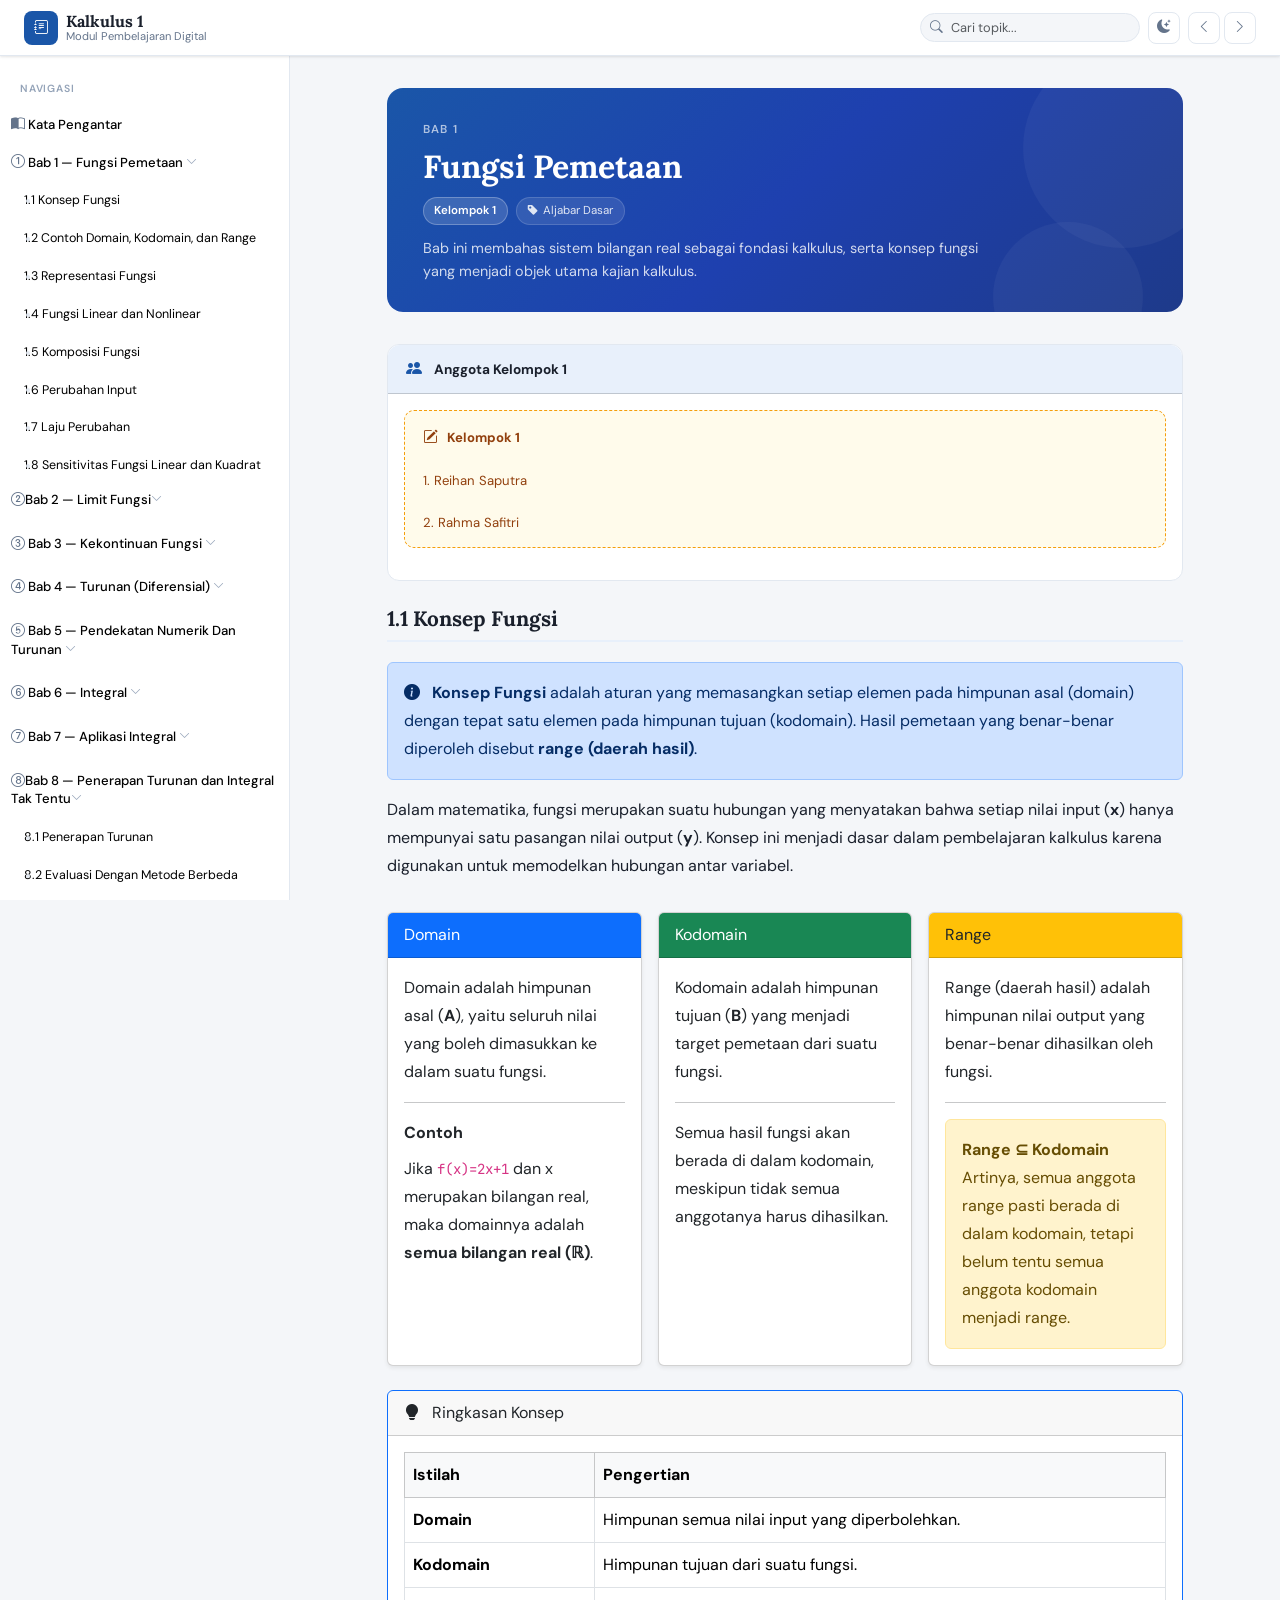
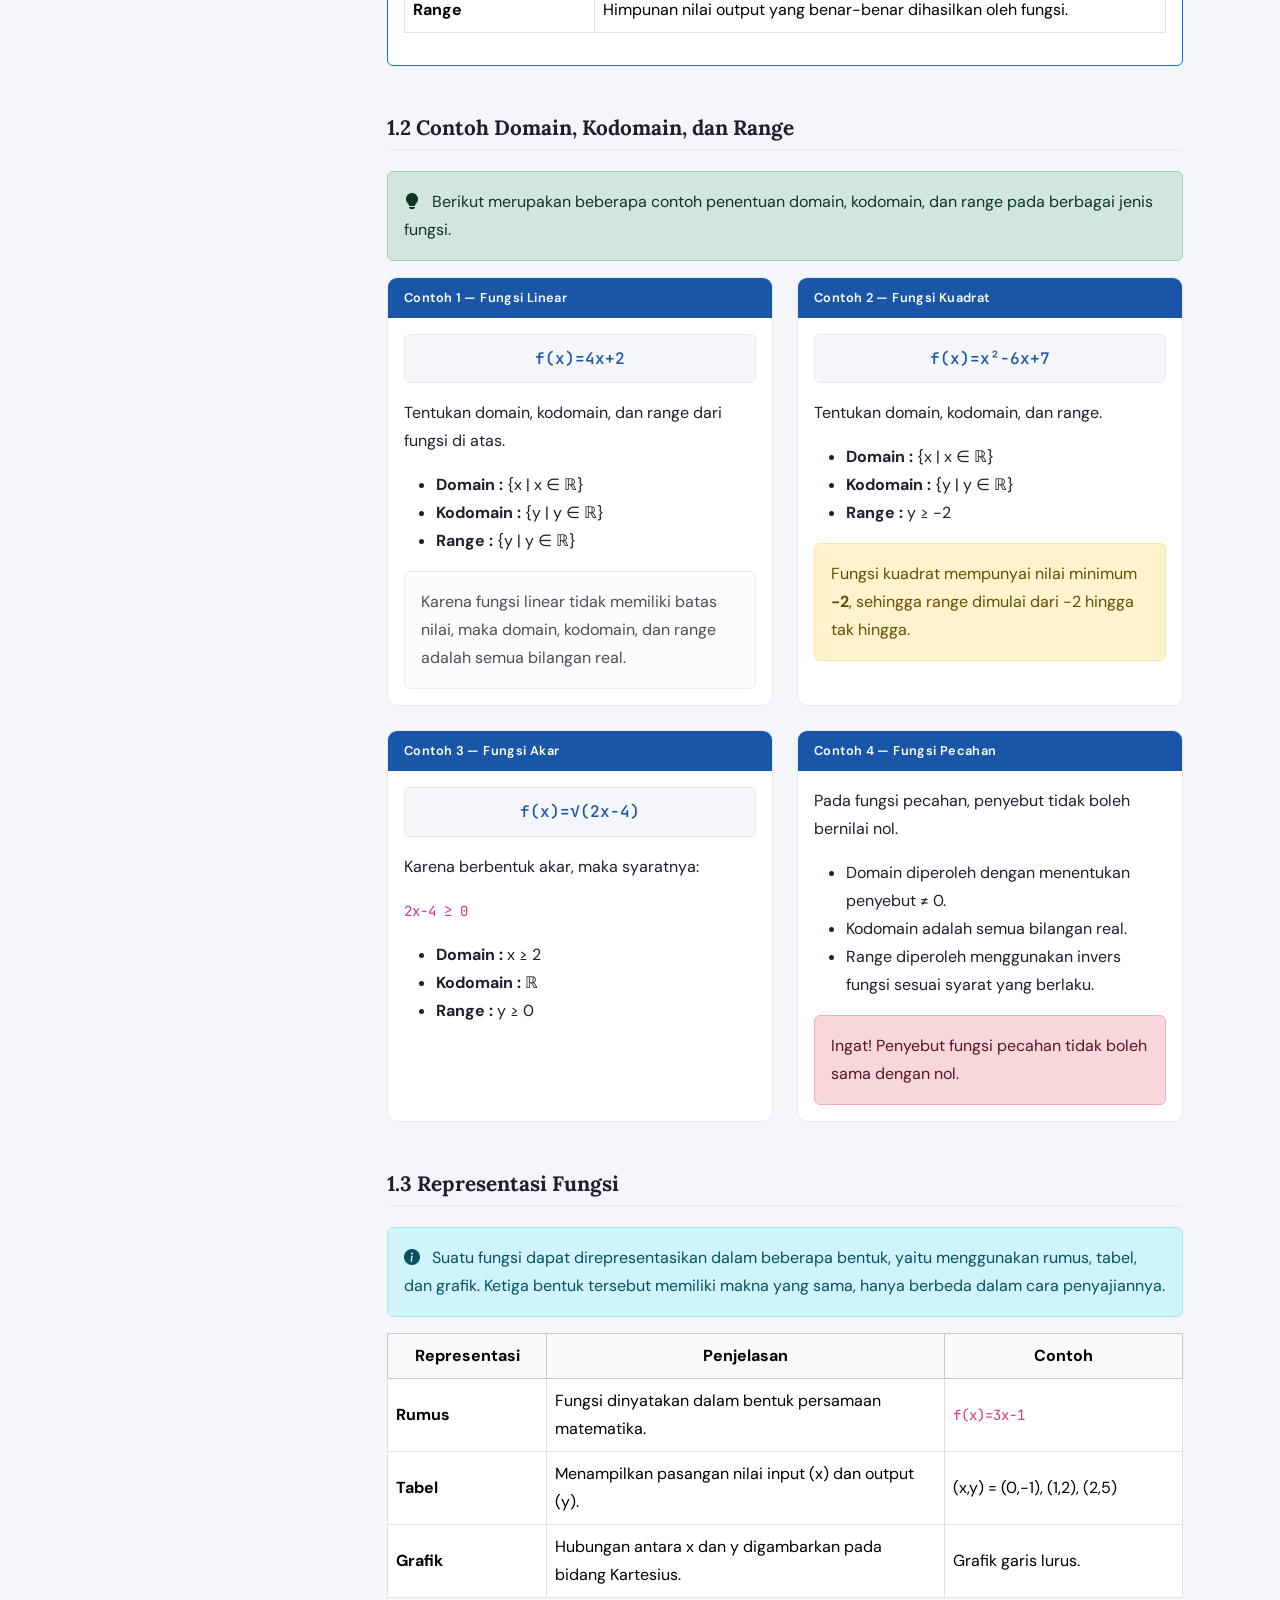
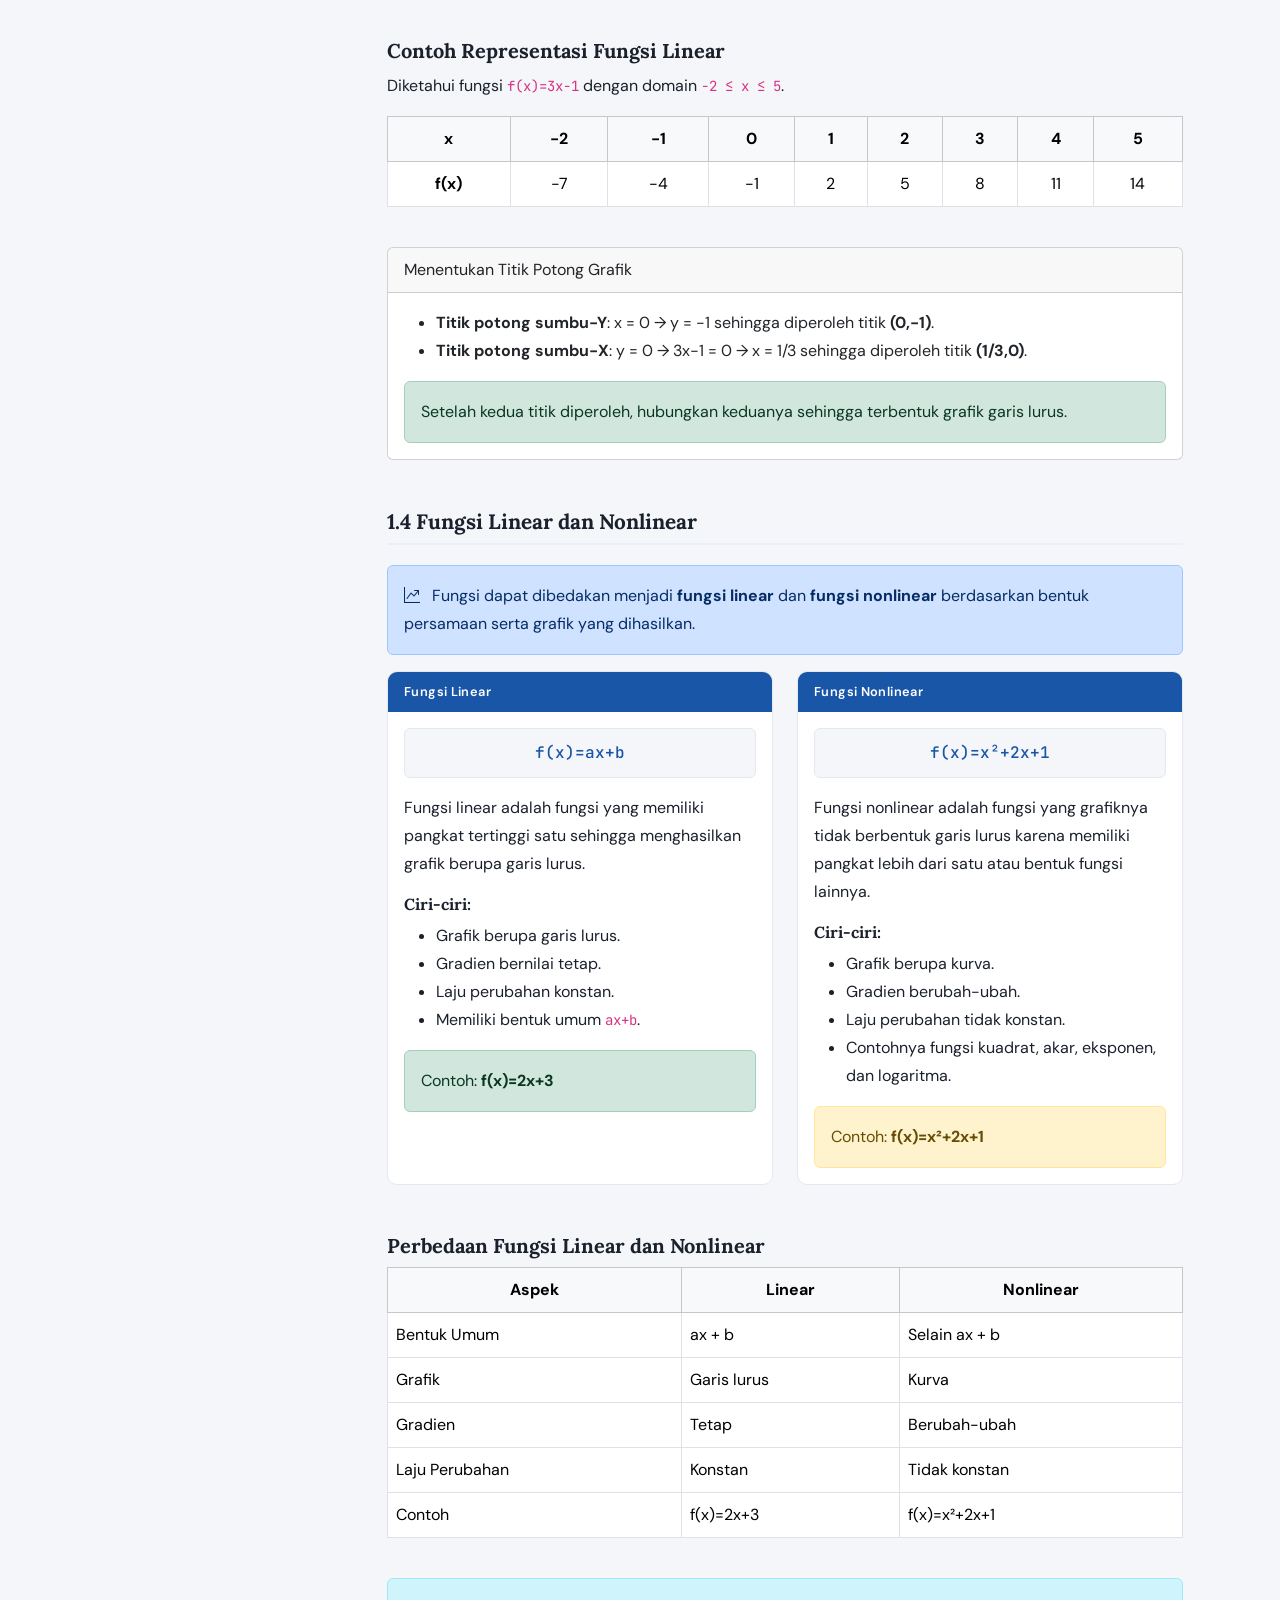
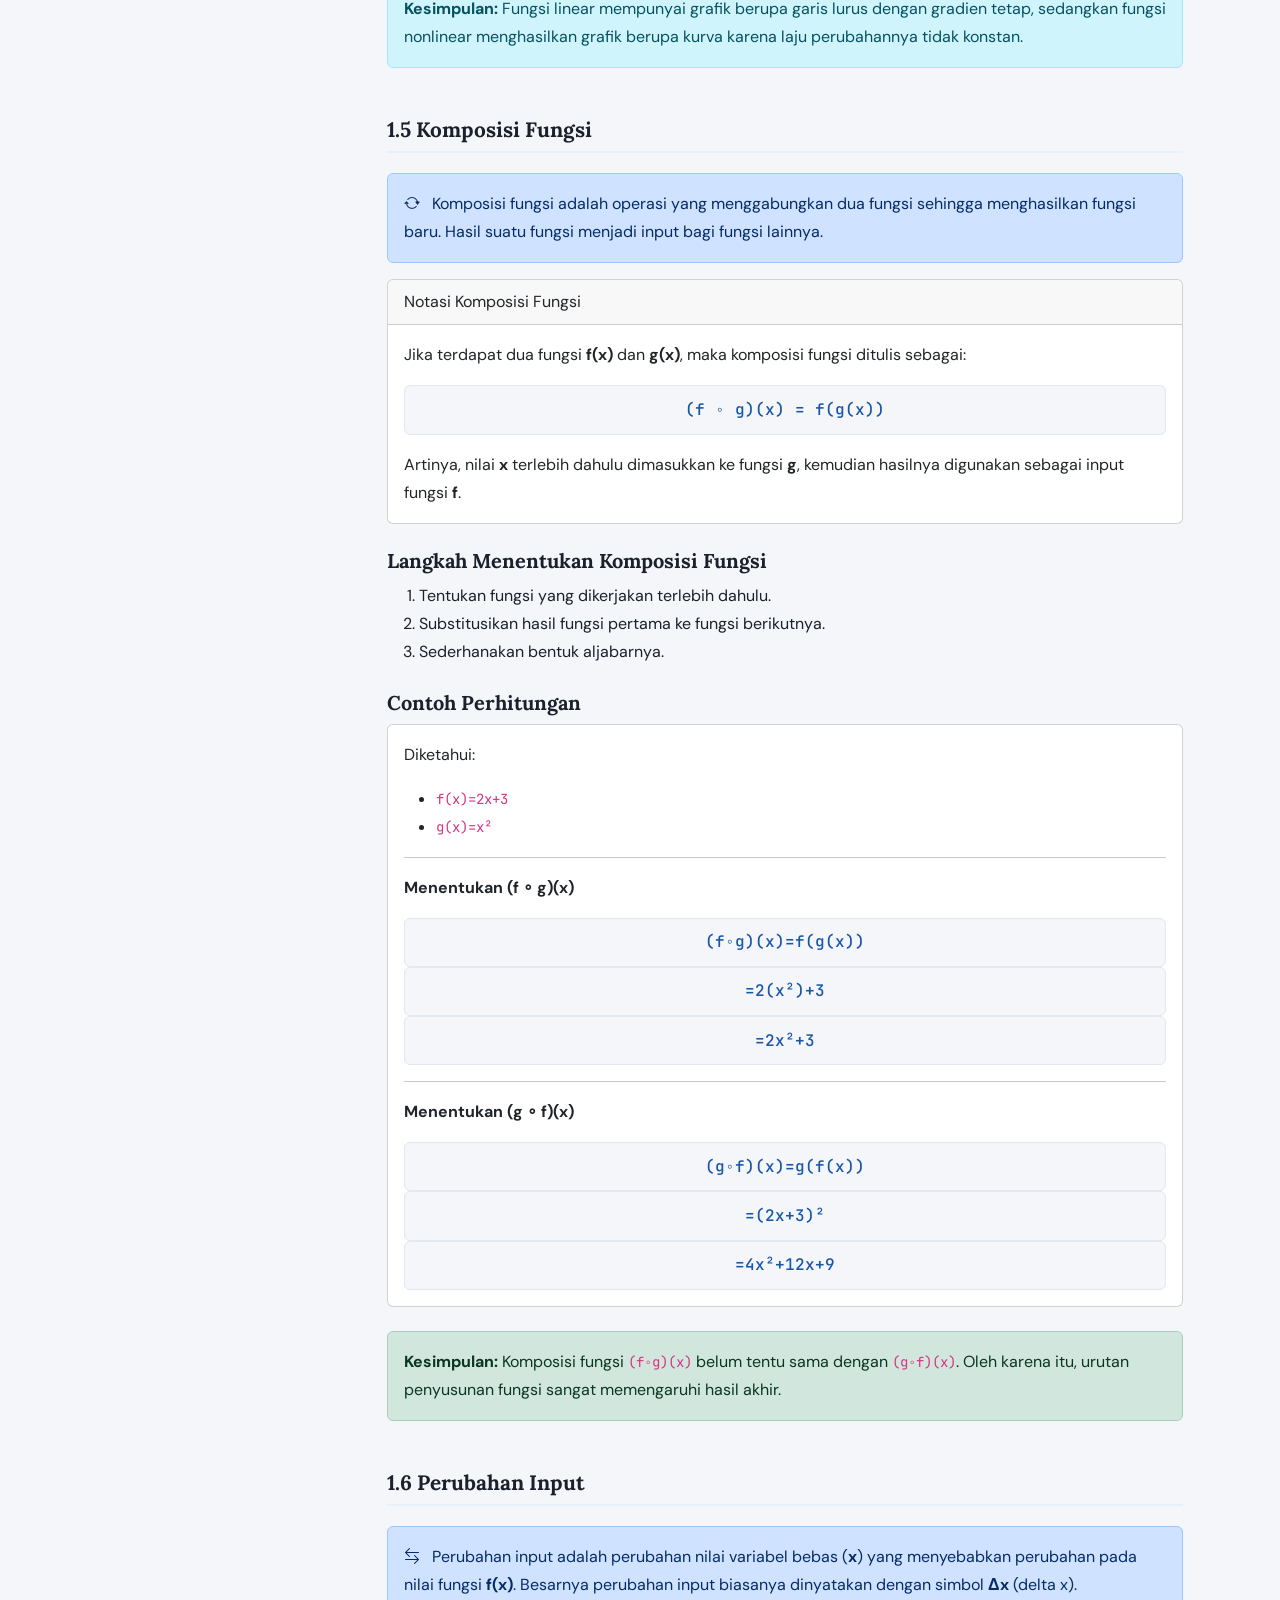
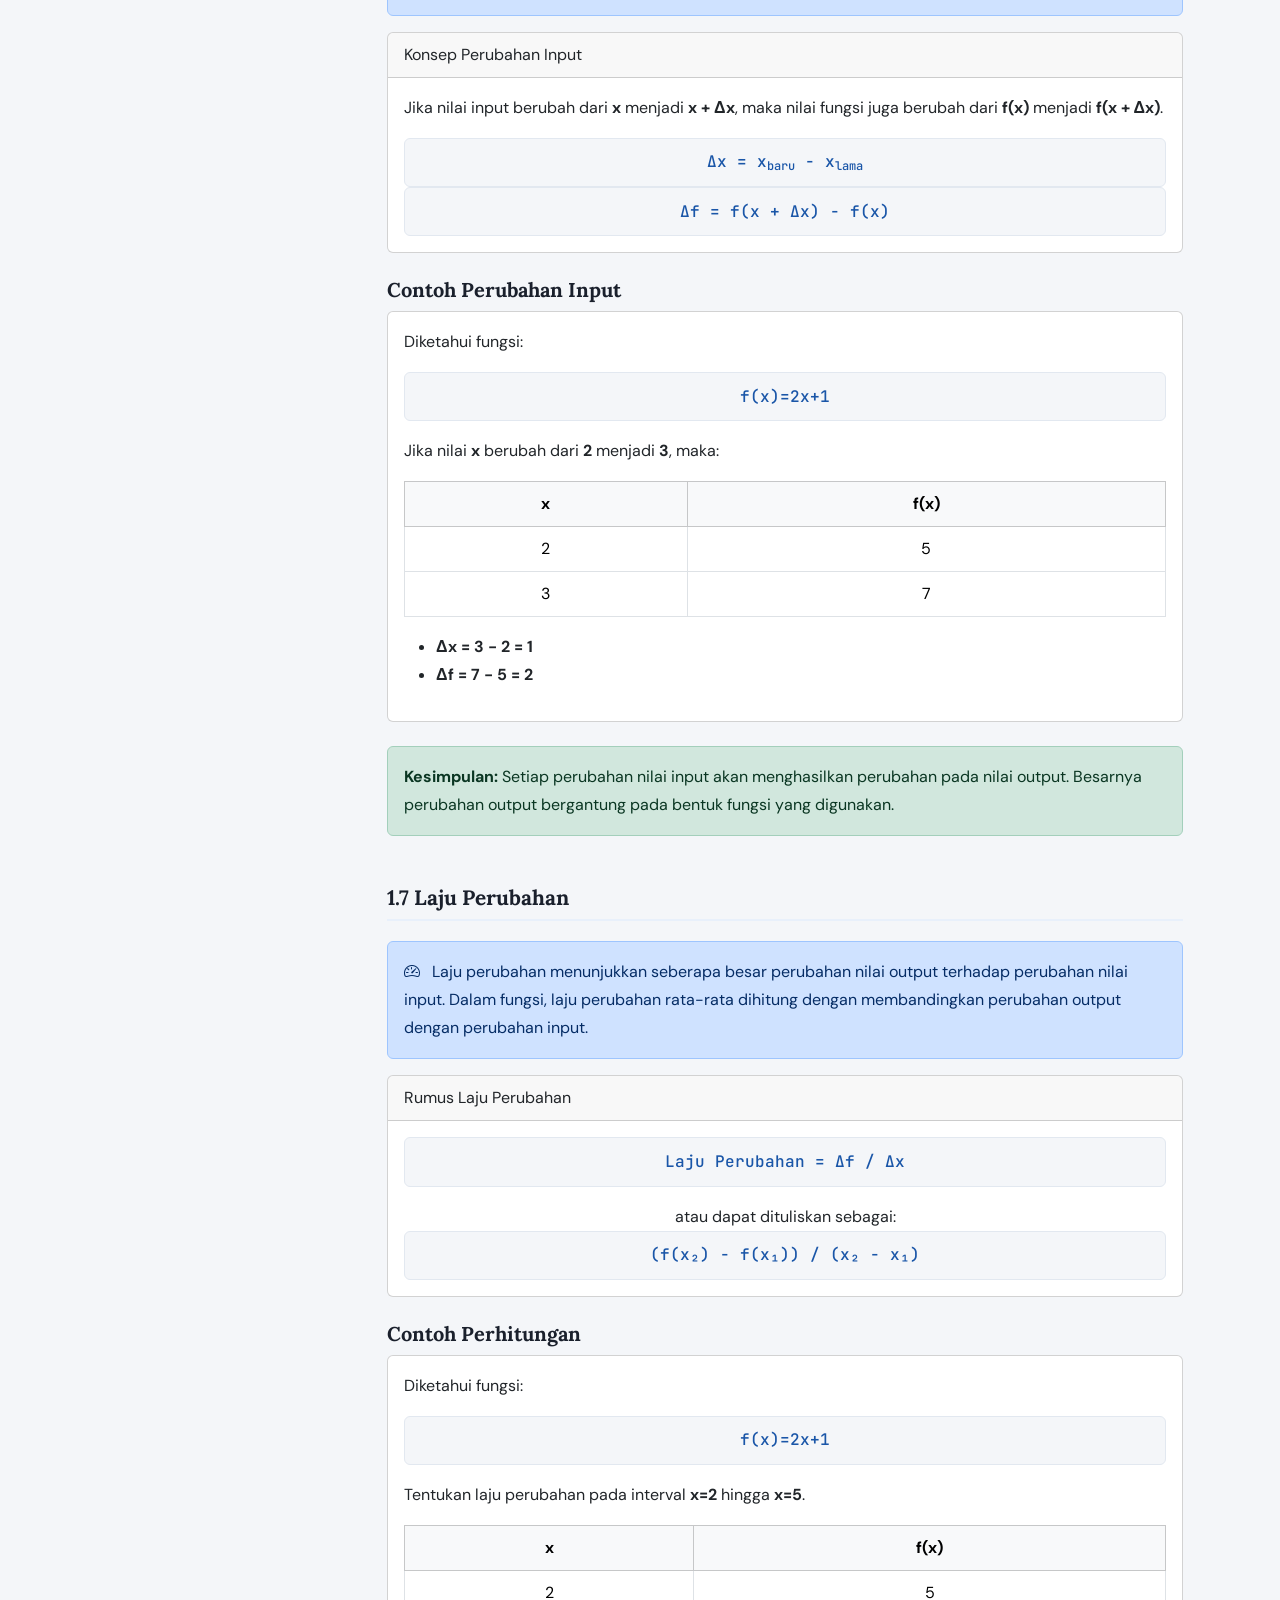
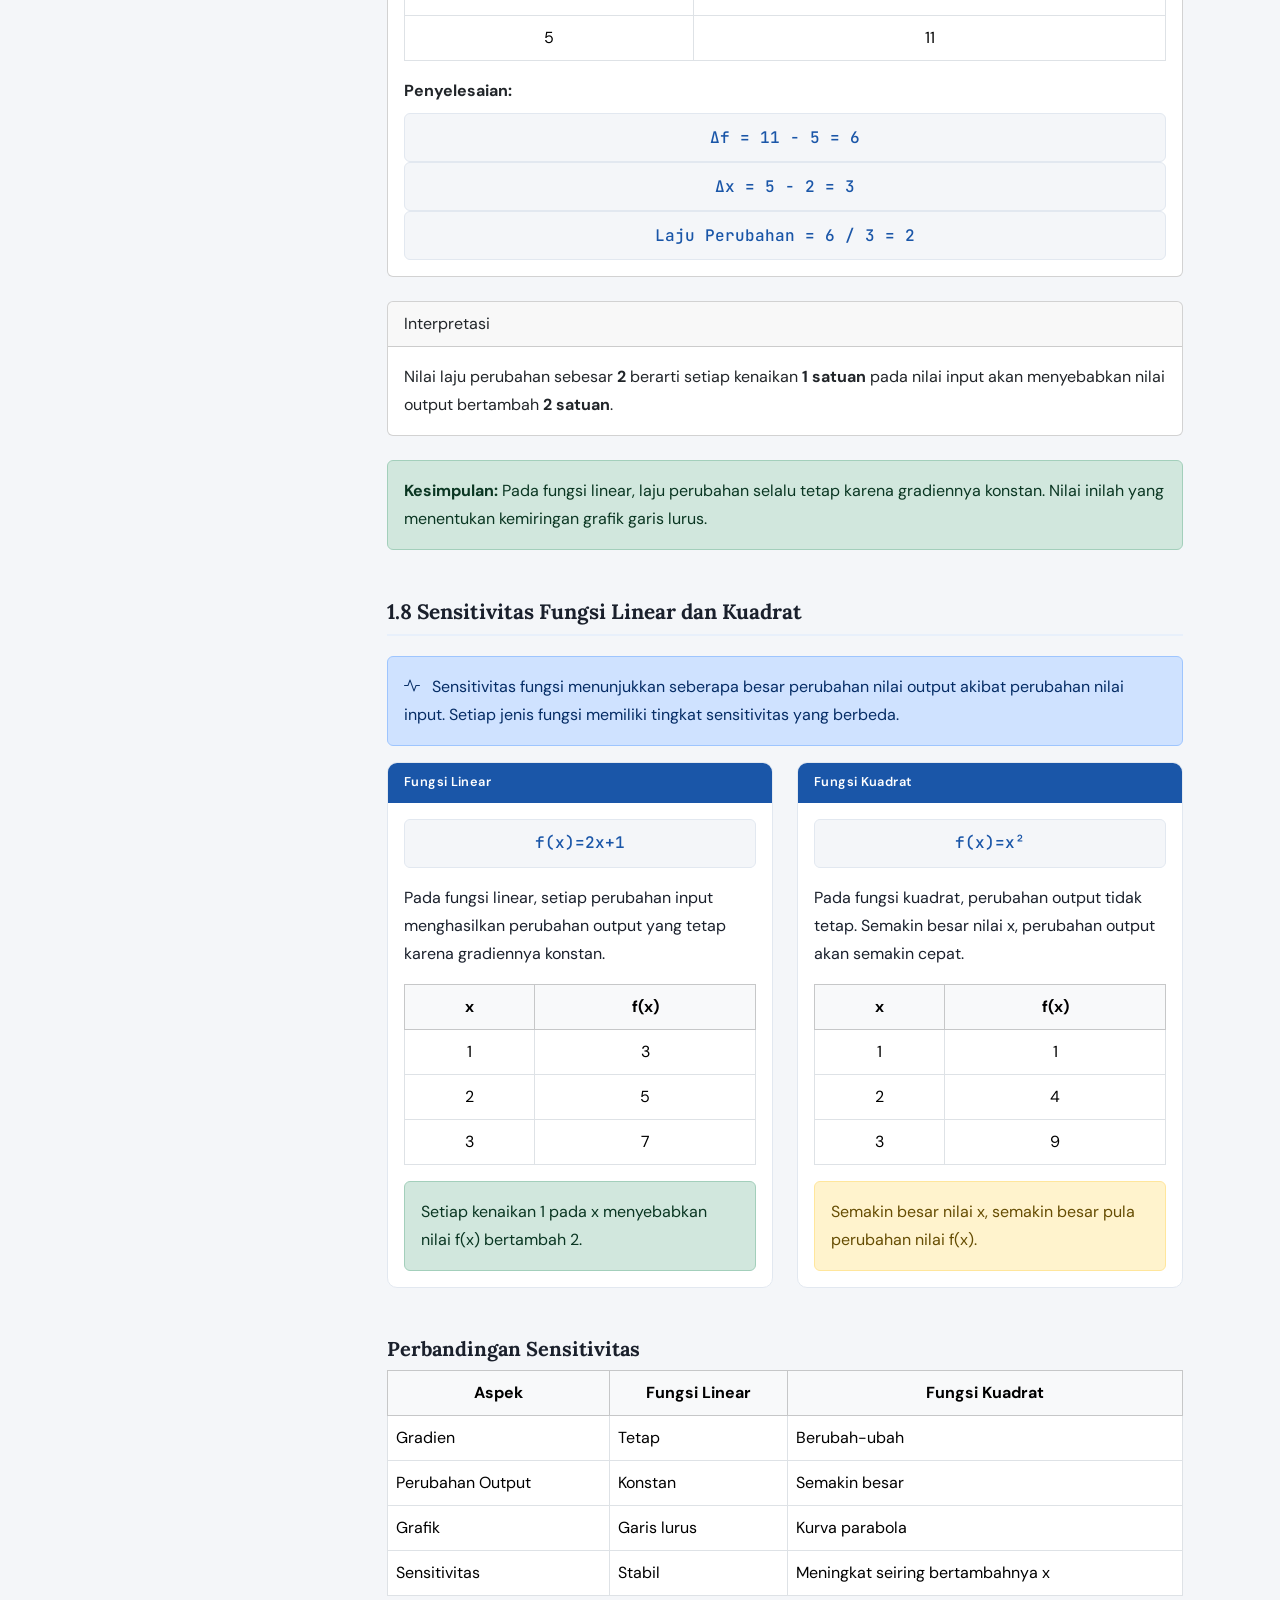
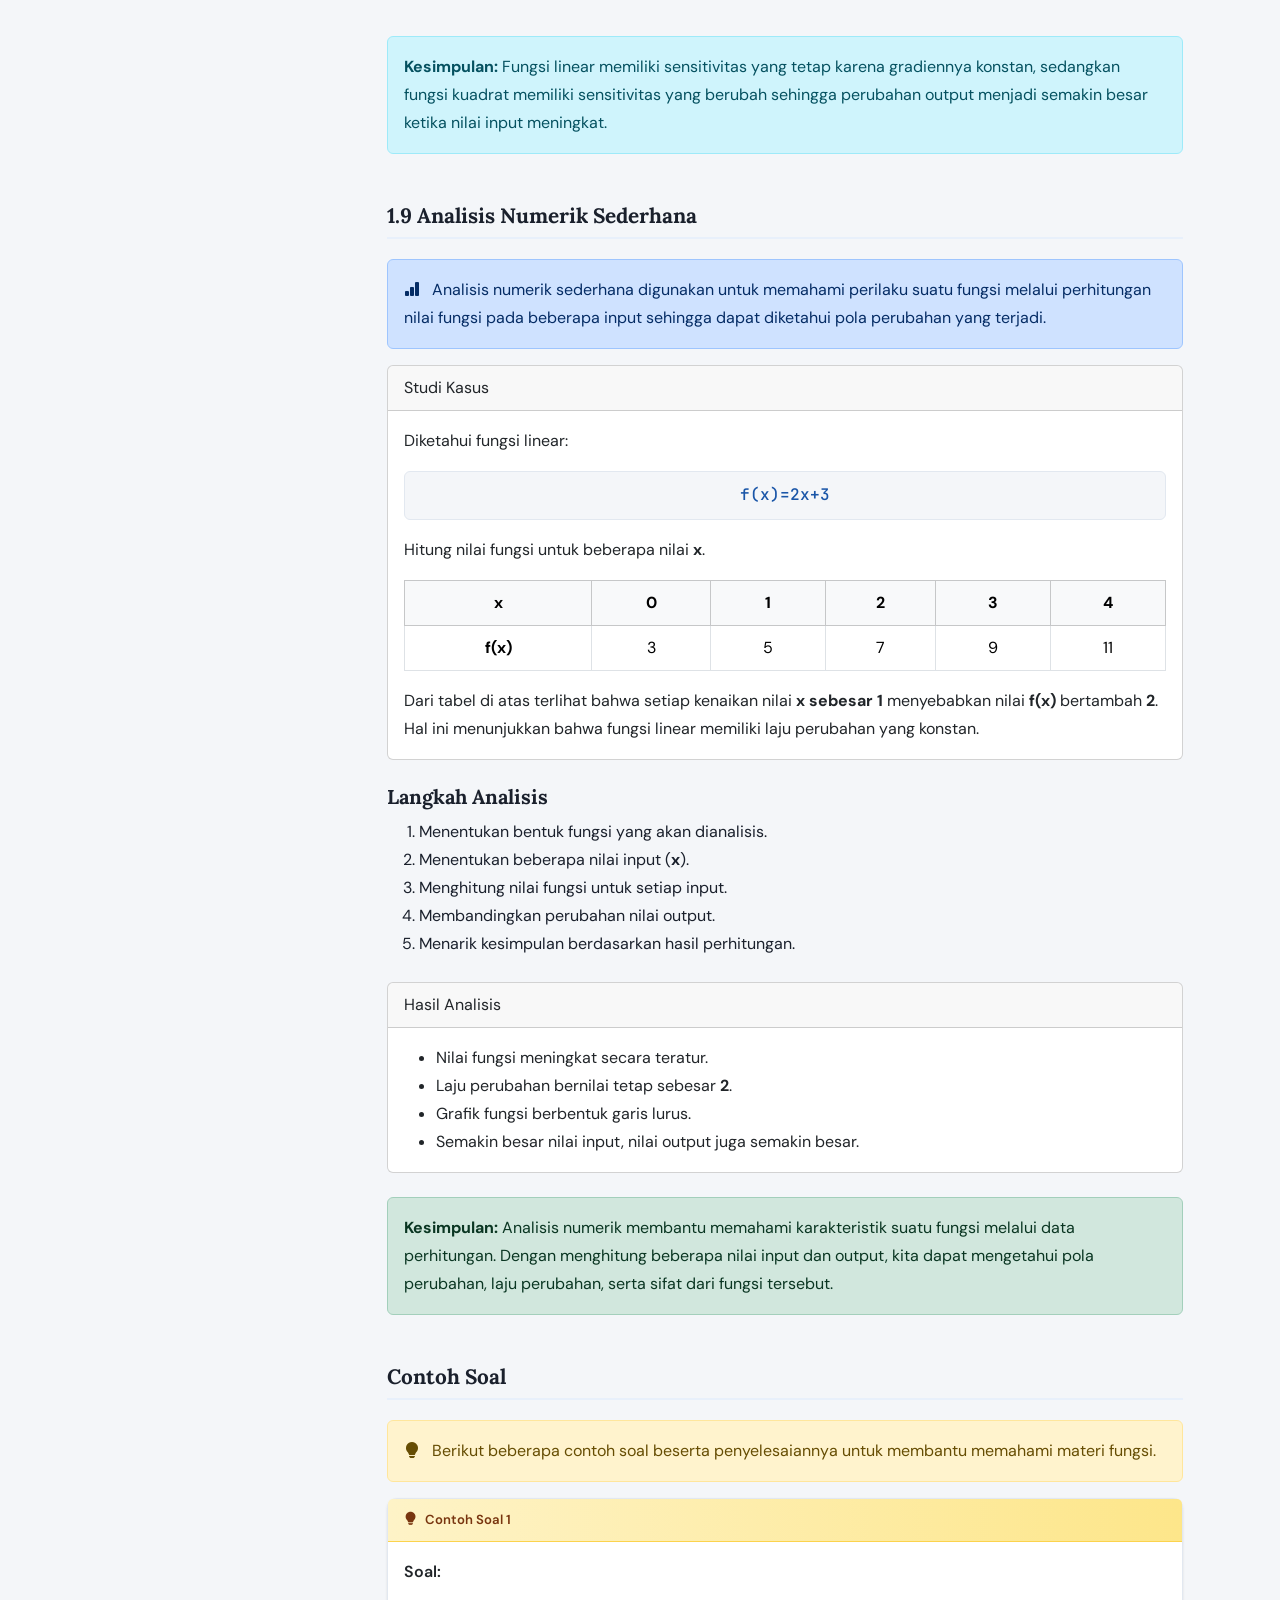
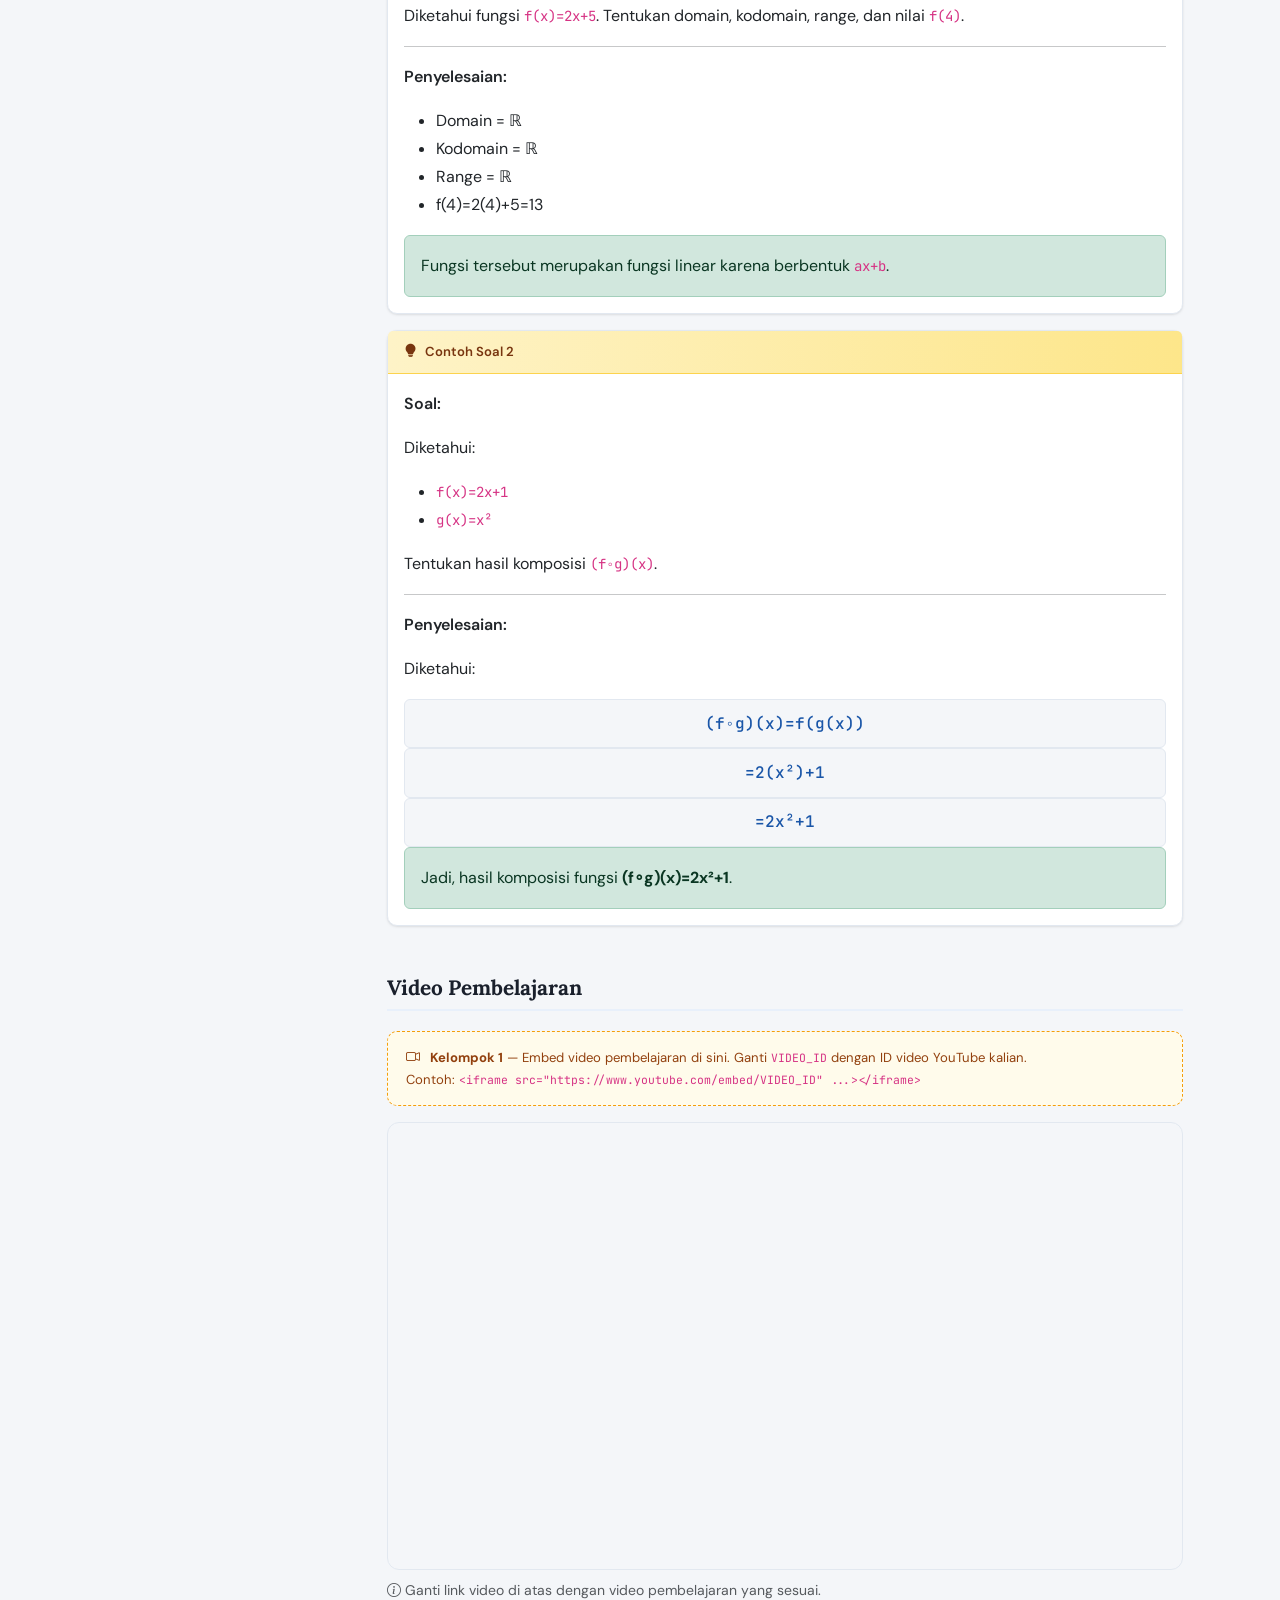
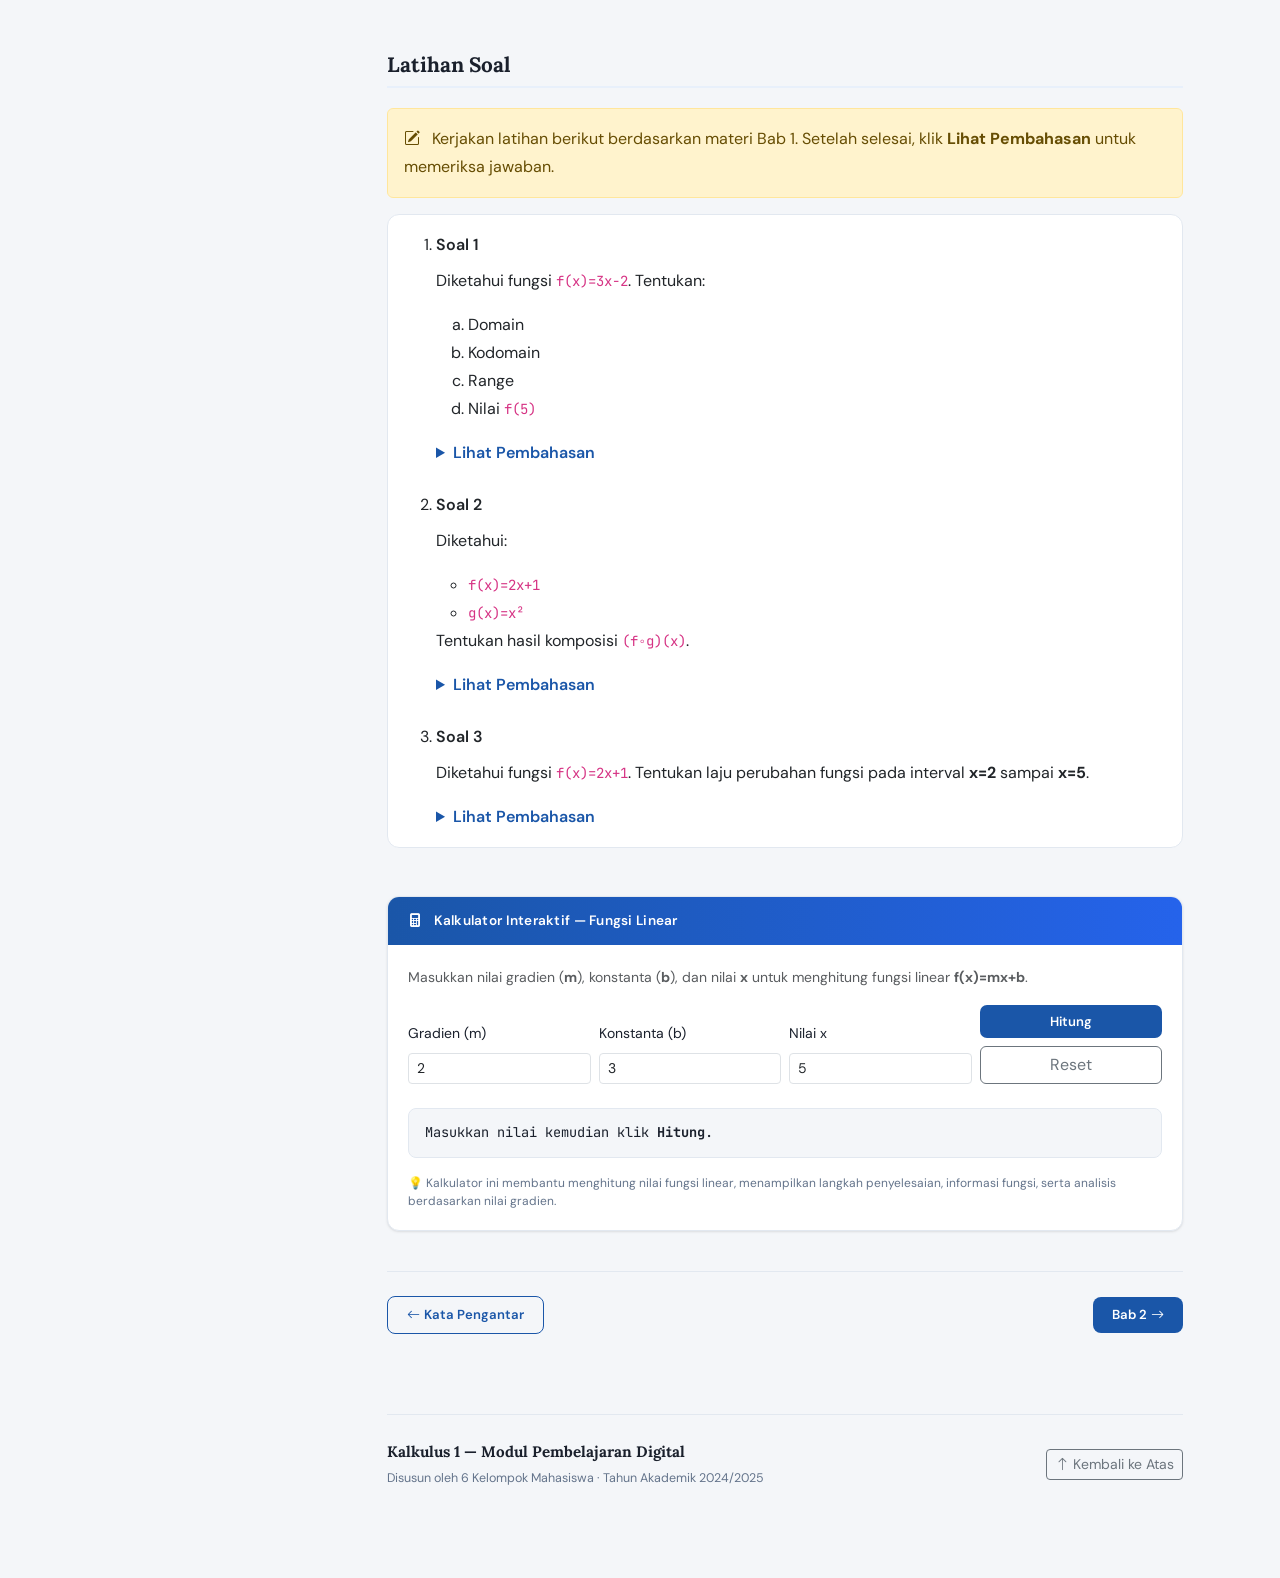
==== commit dbf41daf: "fix sidebar kel 8" ====
--- a/pages/kelompok1.html
+++ b/pages/kelompok1.html
@@ -217,17 +217,16 @@
             </li>
 
             <!-- chapter 8 -->
-            <li class="sidebar-item has-submenu">
-              <a href="kelompok8.html" class="sidebar-link">
-                <i class="bi bi-8-circle sidebar-link-icon"></i>
-                Bab 8 — Deret Tak Hingga
-              </a>
-             <ul class="submenu list-unstyled overflow-auto pe-2 ">
-                <li><a href="#ch8-penyelesaian_masalah_terapan" class="submenu-link">8.A.1 Penerapan Turunan</a></li>
-                <li><a href="#ch8-integral_tak_tentu" class="submenu-link">8.B.1 Integral Tak Tentu</a></li>
-                <li><a href="#ch8-hubungan_integral_dan_turunan" class="submenu-link">8.B.2 Hubungan Integral dan Turunan</a></li>
-                <li><a href="#ch8-interpretasi_konstanta_integrasi" class="submenu-link">8.B.3 Interpretasi Konstanta Integrasi</a></li>
-                <li><a href="#ch8-integral_tak_tentu_Konsep_akumulasi_perubahan" class="submenu-link">8.B.4 Integral Tak Tentu Dalam Konsep Akumulasi Perubahan</a></li>
+            <li class="sidebar-item has-submenu open">
+              <a href="kelompok8.html" class="sidebar-link active"><i class="bi bi-8-circle sidebar-link-icon"></i>Bab 8 — Penerapan Turunan dan Integral Tak Tentu</a>
+              <ul class="submenu list-unstyled overflow-auto pe-2 ">
+                <li><a href="#ch8-penerapan_turunan" class="submenu-link">8.1 Penerapan Turunan</a></li>
+                <li><a href="#ch8-evaluasi_dengan_metode_berbeda" class="submenu-link">8.2 Evaluasi Dengan Metode Berbeda</a></li>
+                <li><a href="#ch8-pengambilan_keputusan" class="submenu-link">8.3 Pengambilan Keputusan Matematis</a></li>
+                <li><a href="#ch8-integral_tak_tentu" class="submenu-link">8.4 Integral Tak Tentu</a></li>
+                <li><a href="#ch8-hubungan_integral_dan_turunan" class="submenu-link">8.5 Hubungan Integral dan Turunan</a></li>
+                <li><a href="#ch8-interpretasi_konstanta_integrasi" class="submenu-link">8.6 Interpretasi Konstanta Integrasi</a></li>
+                <li><a href="#ch8-integral_tak_tentu_Konsep_akumulasi_perubahan" class="submenu-link">8.7 Integral Tak Tentu Dalam Konsep Akumulasi Perubahan</a></li>
                 <li><a href="#ch8-videoPenerapanTurunan" class="submenu-link">🎬 Video Materi Penerapan Turunan</a></li>
                 <li><a href="#ch8-videoIntegralTakTentu" class="submenu-link">🎬 Video Materi Integral Tak Tentu</a></li>
                 <li><a href="#ch8-latihan" class="submenu-link">📝 Latihan Soal</a></li>
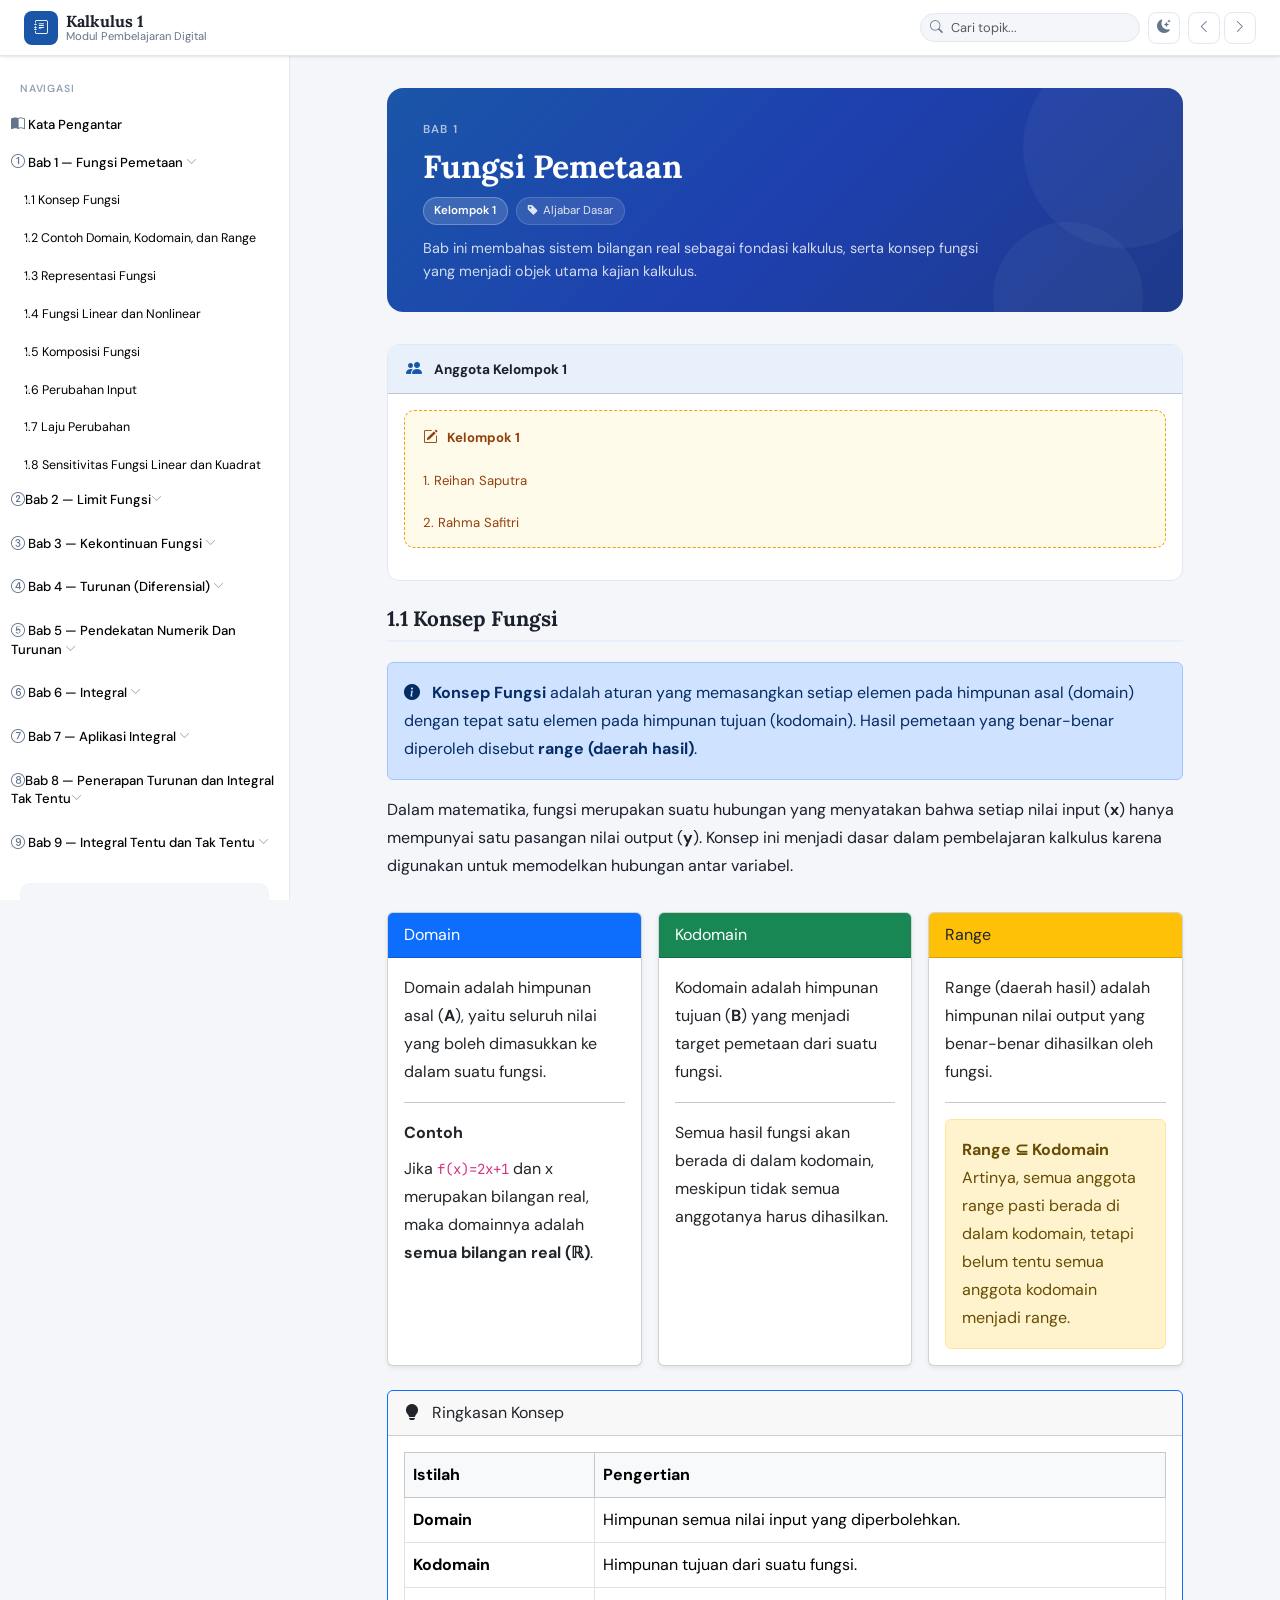
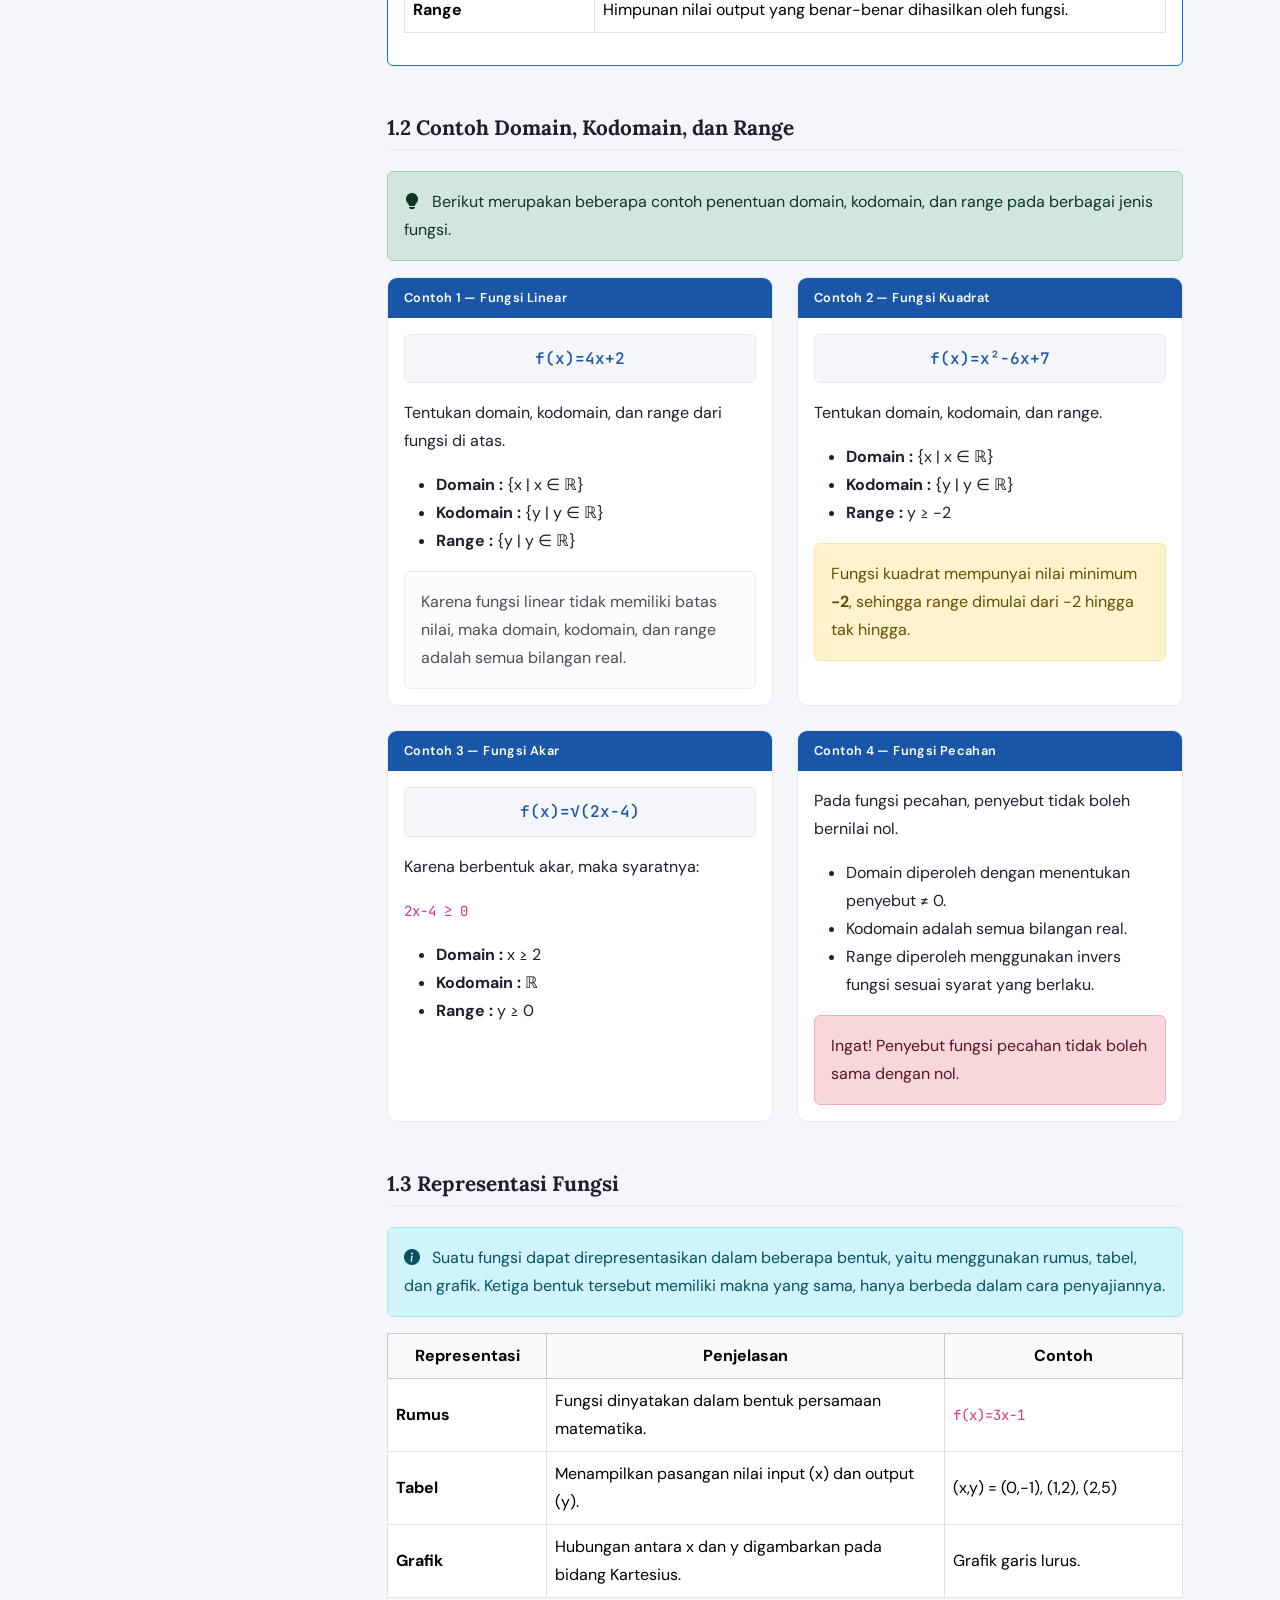
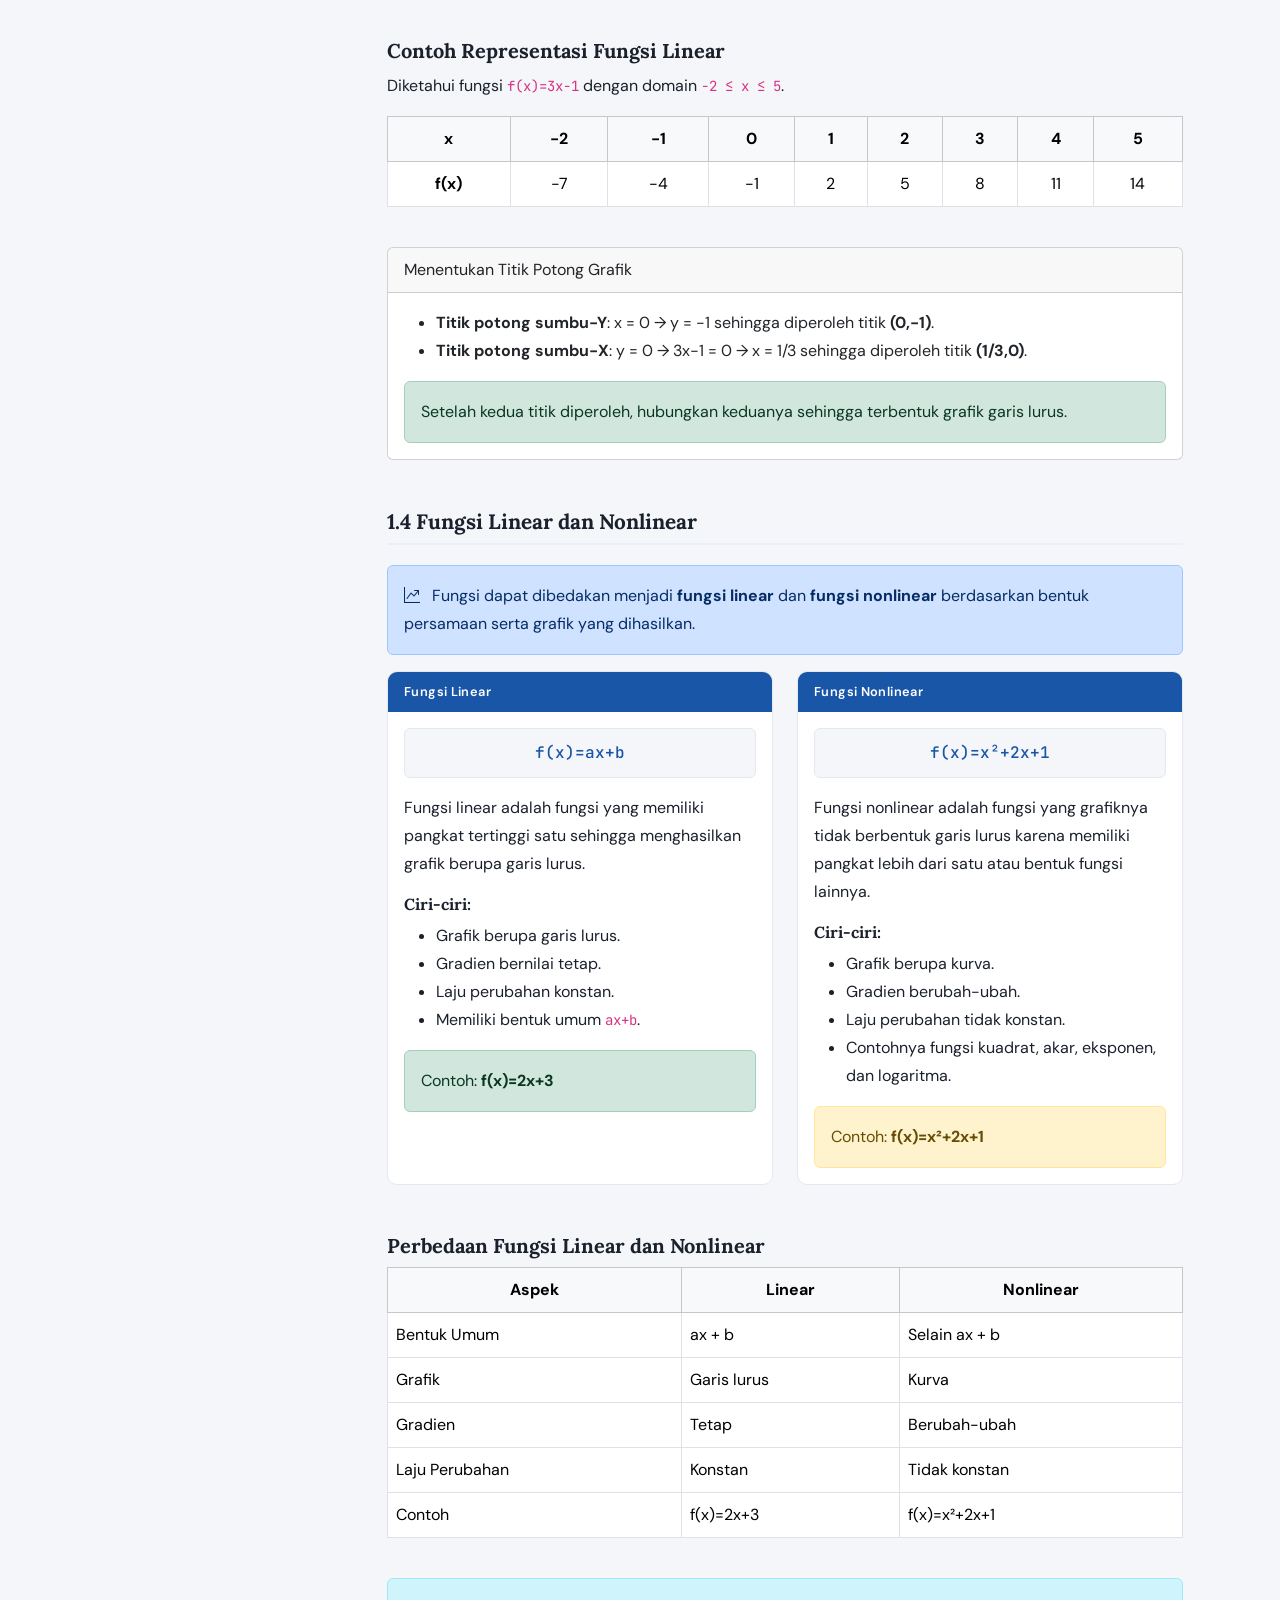
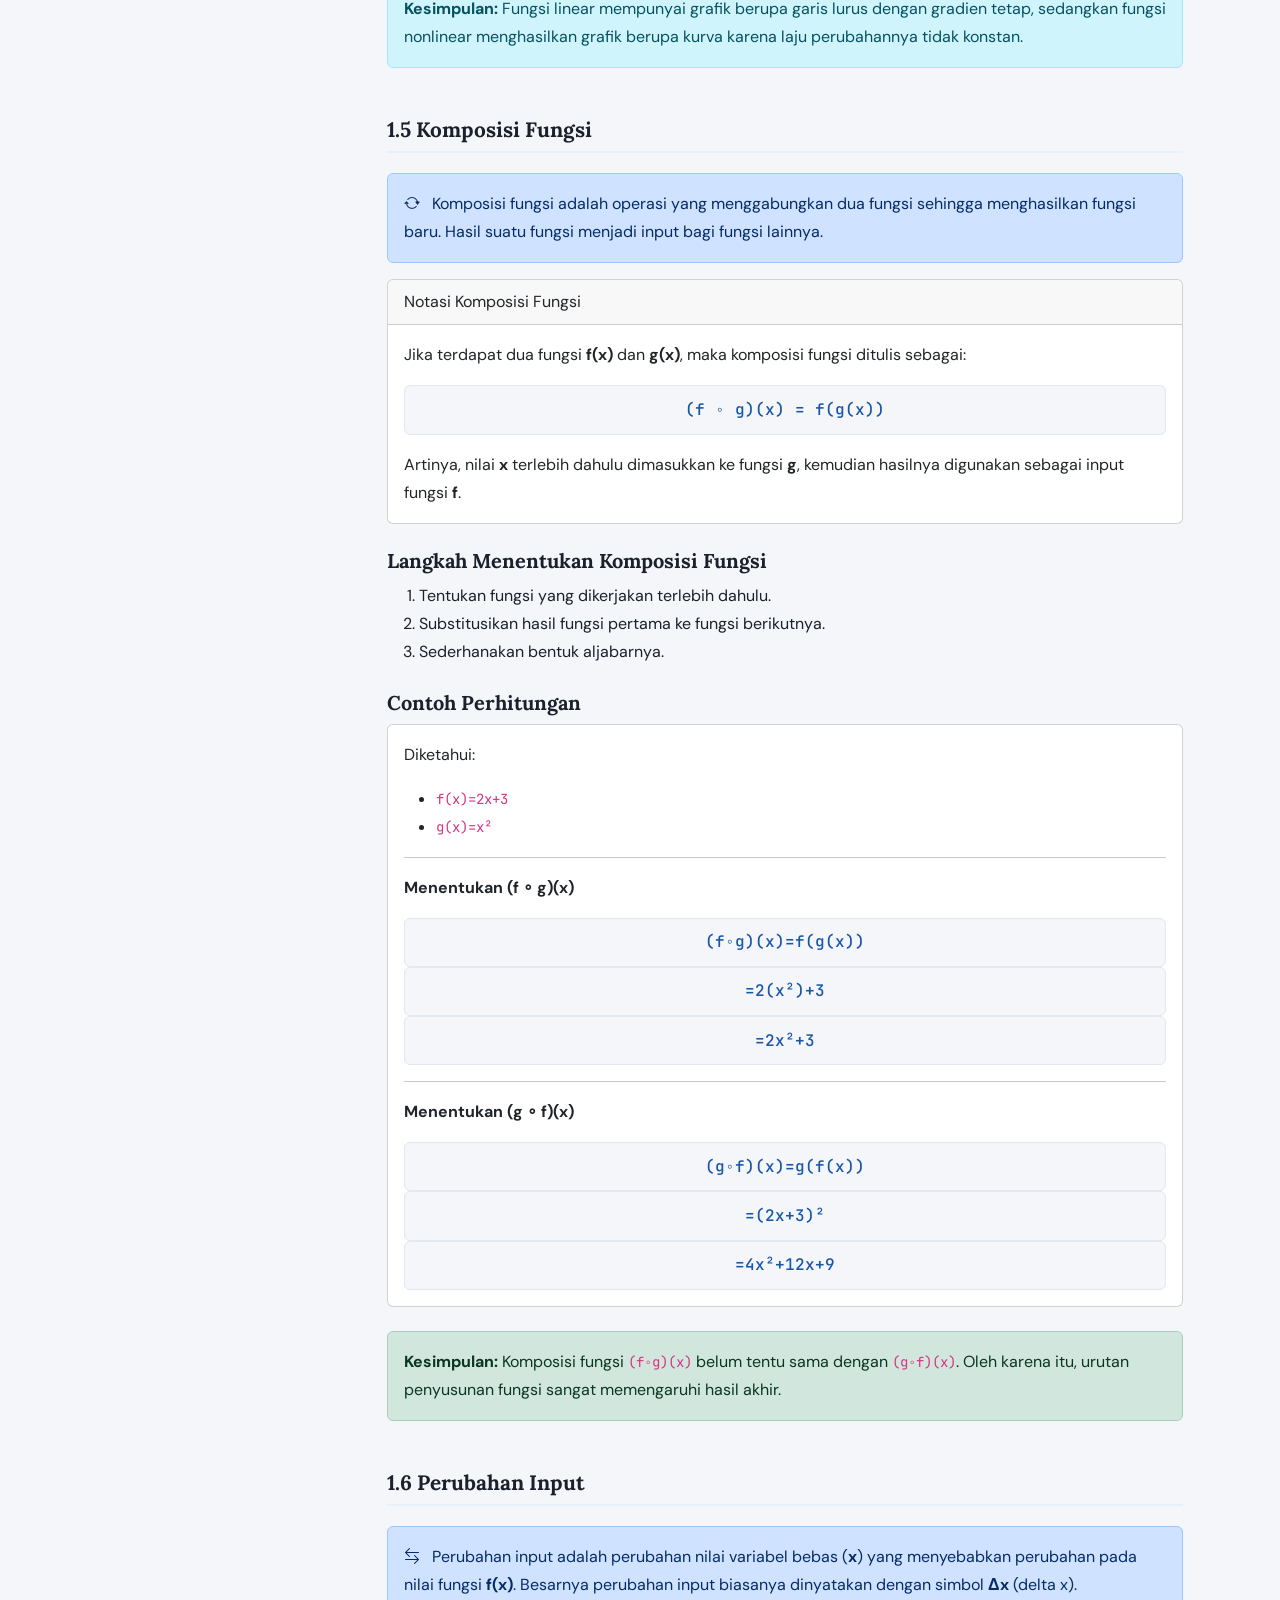
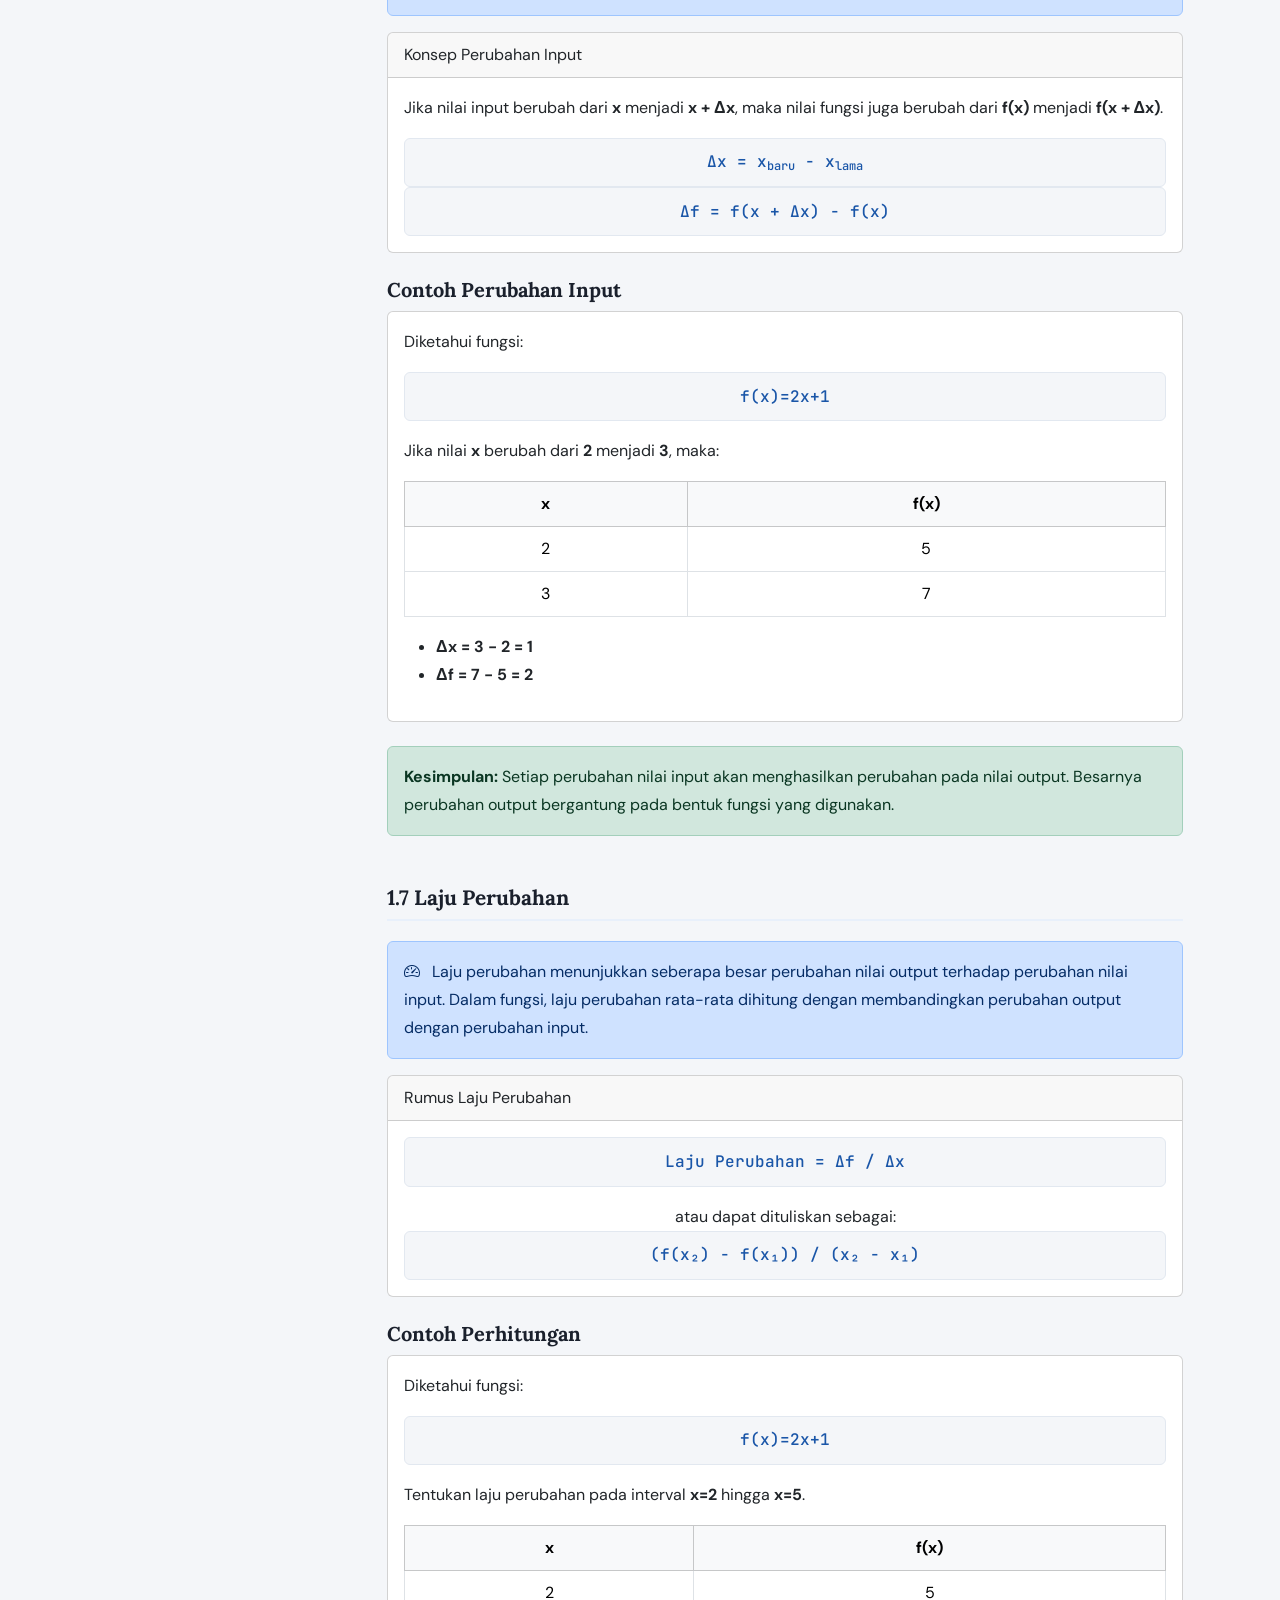
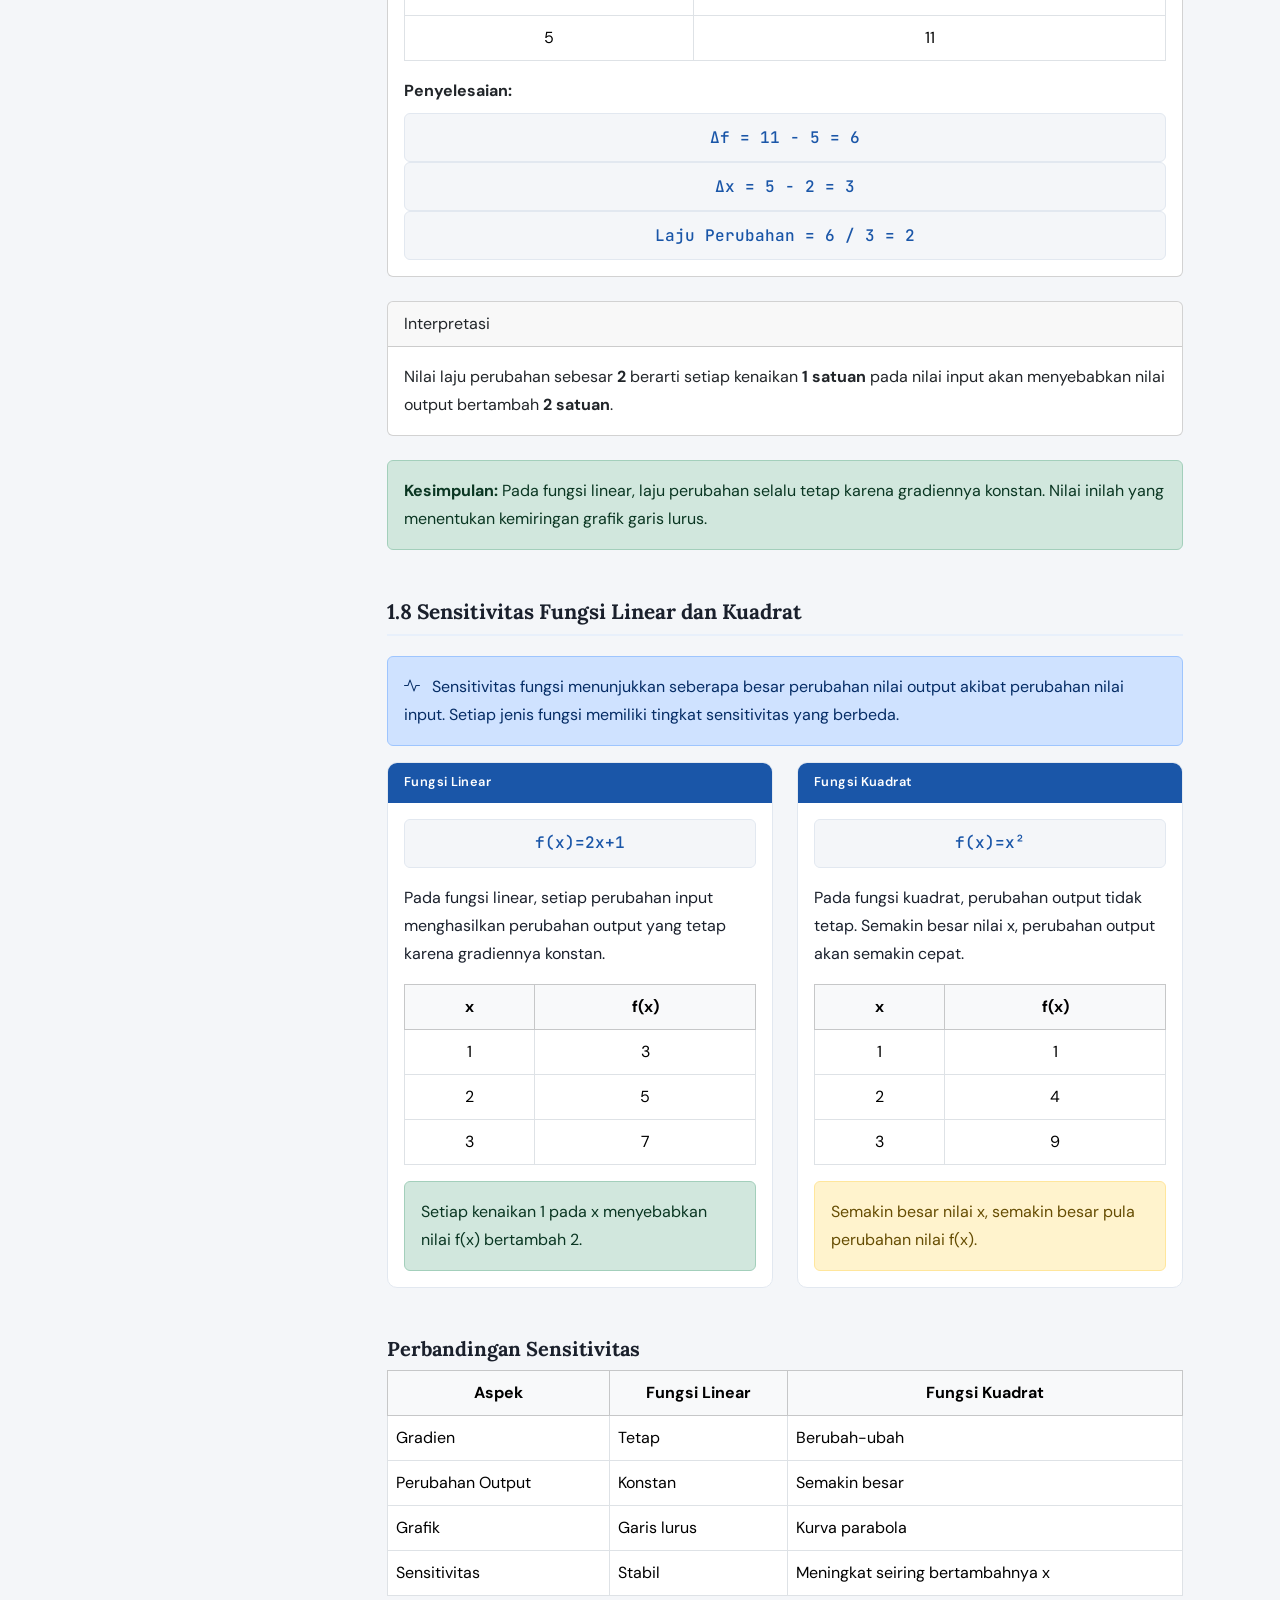
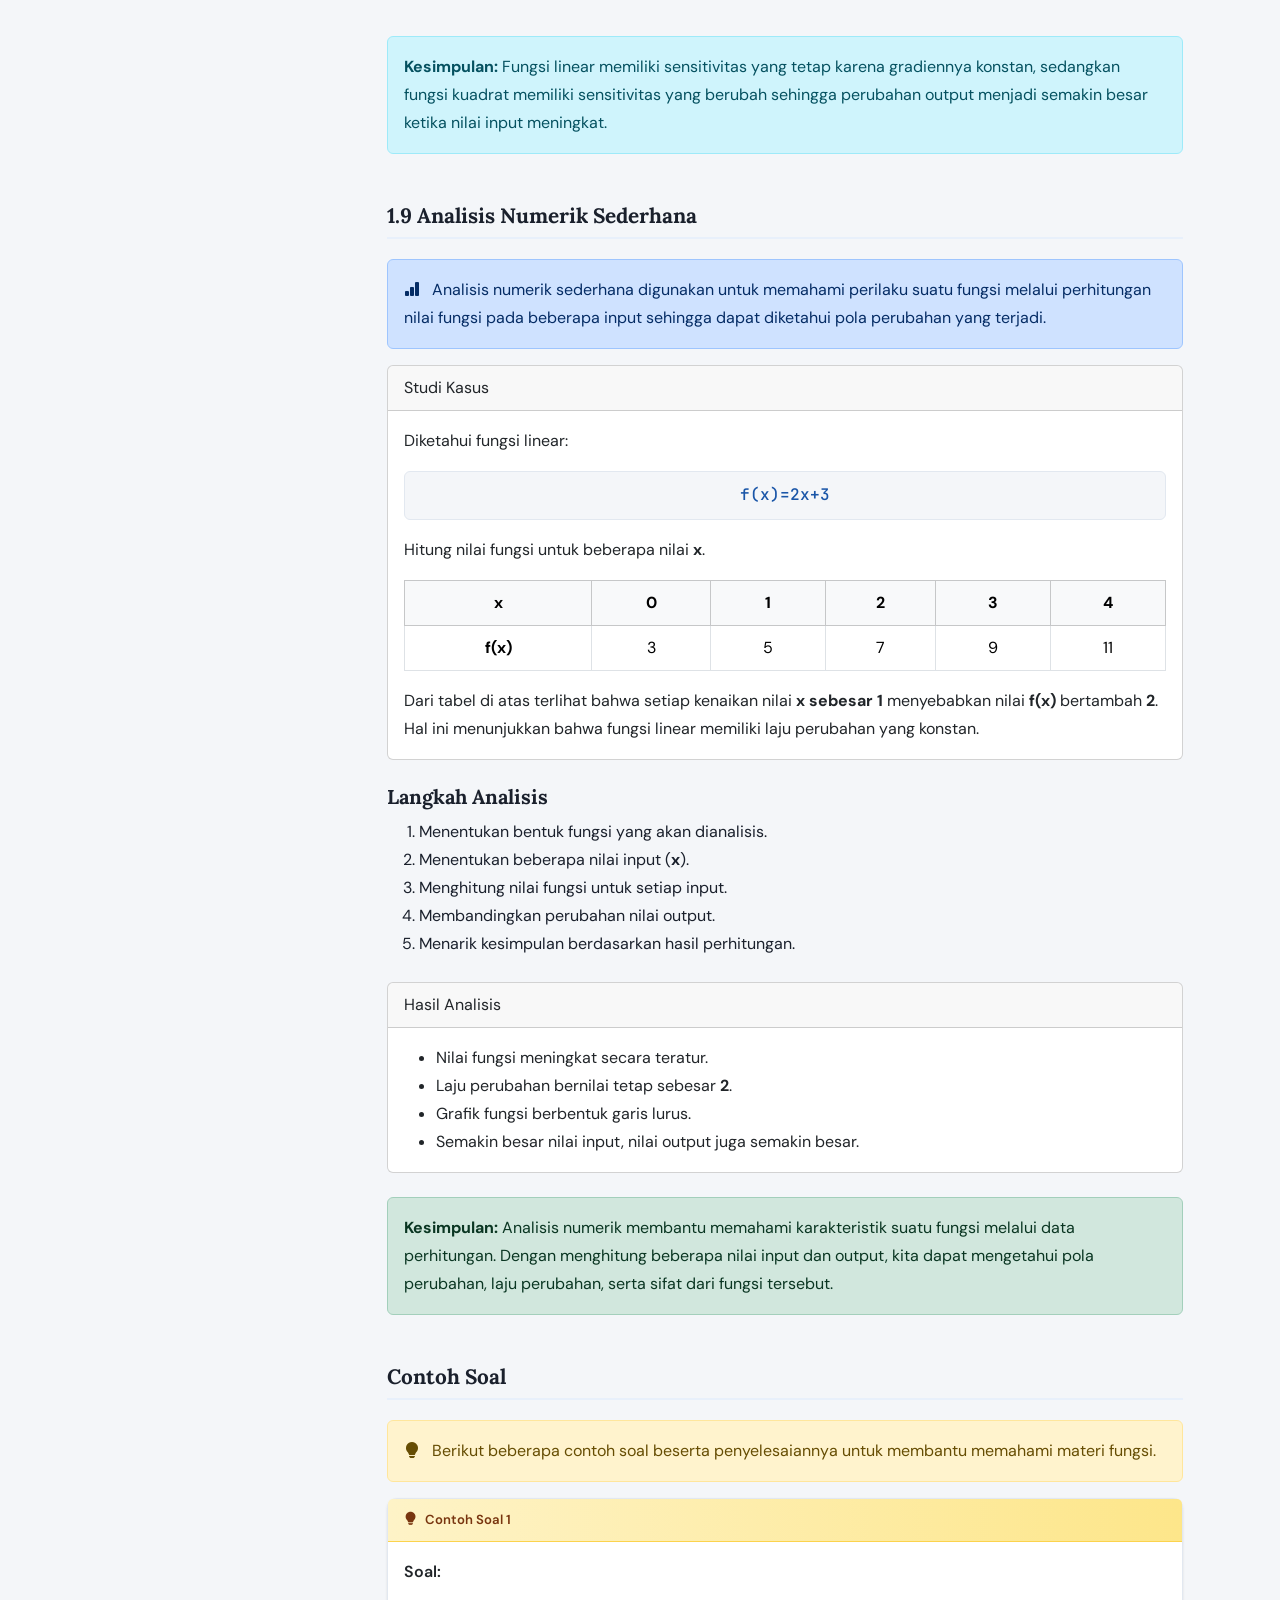
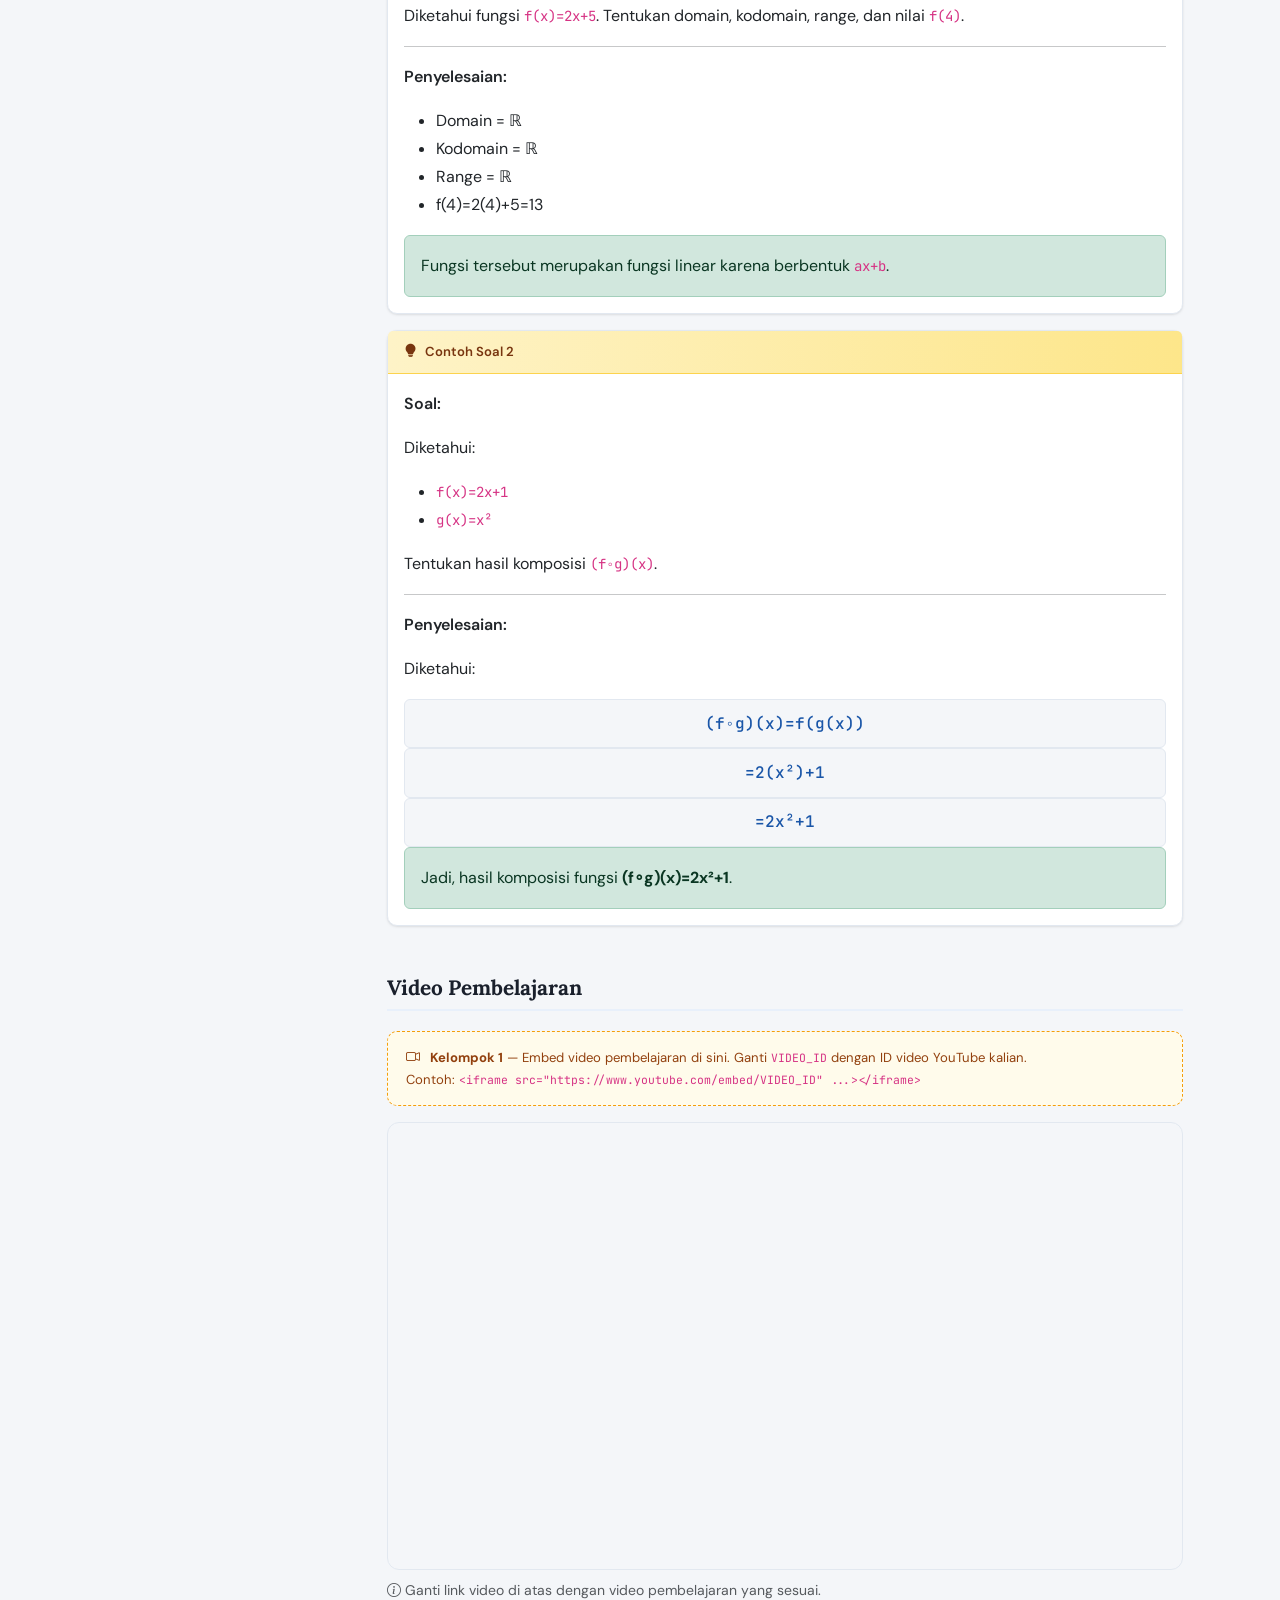
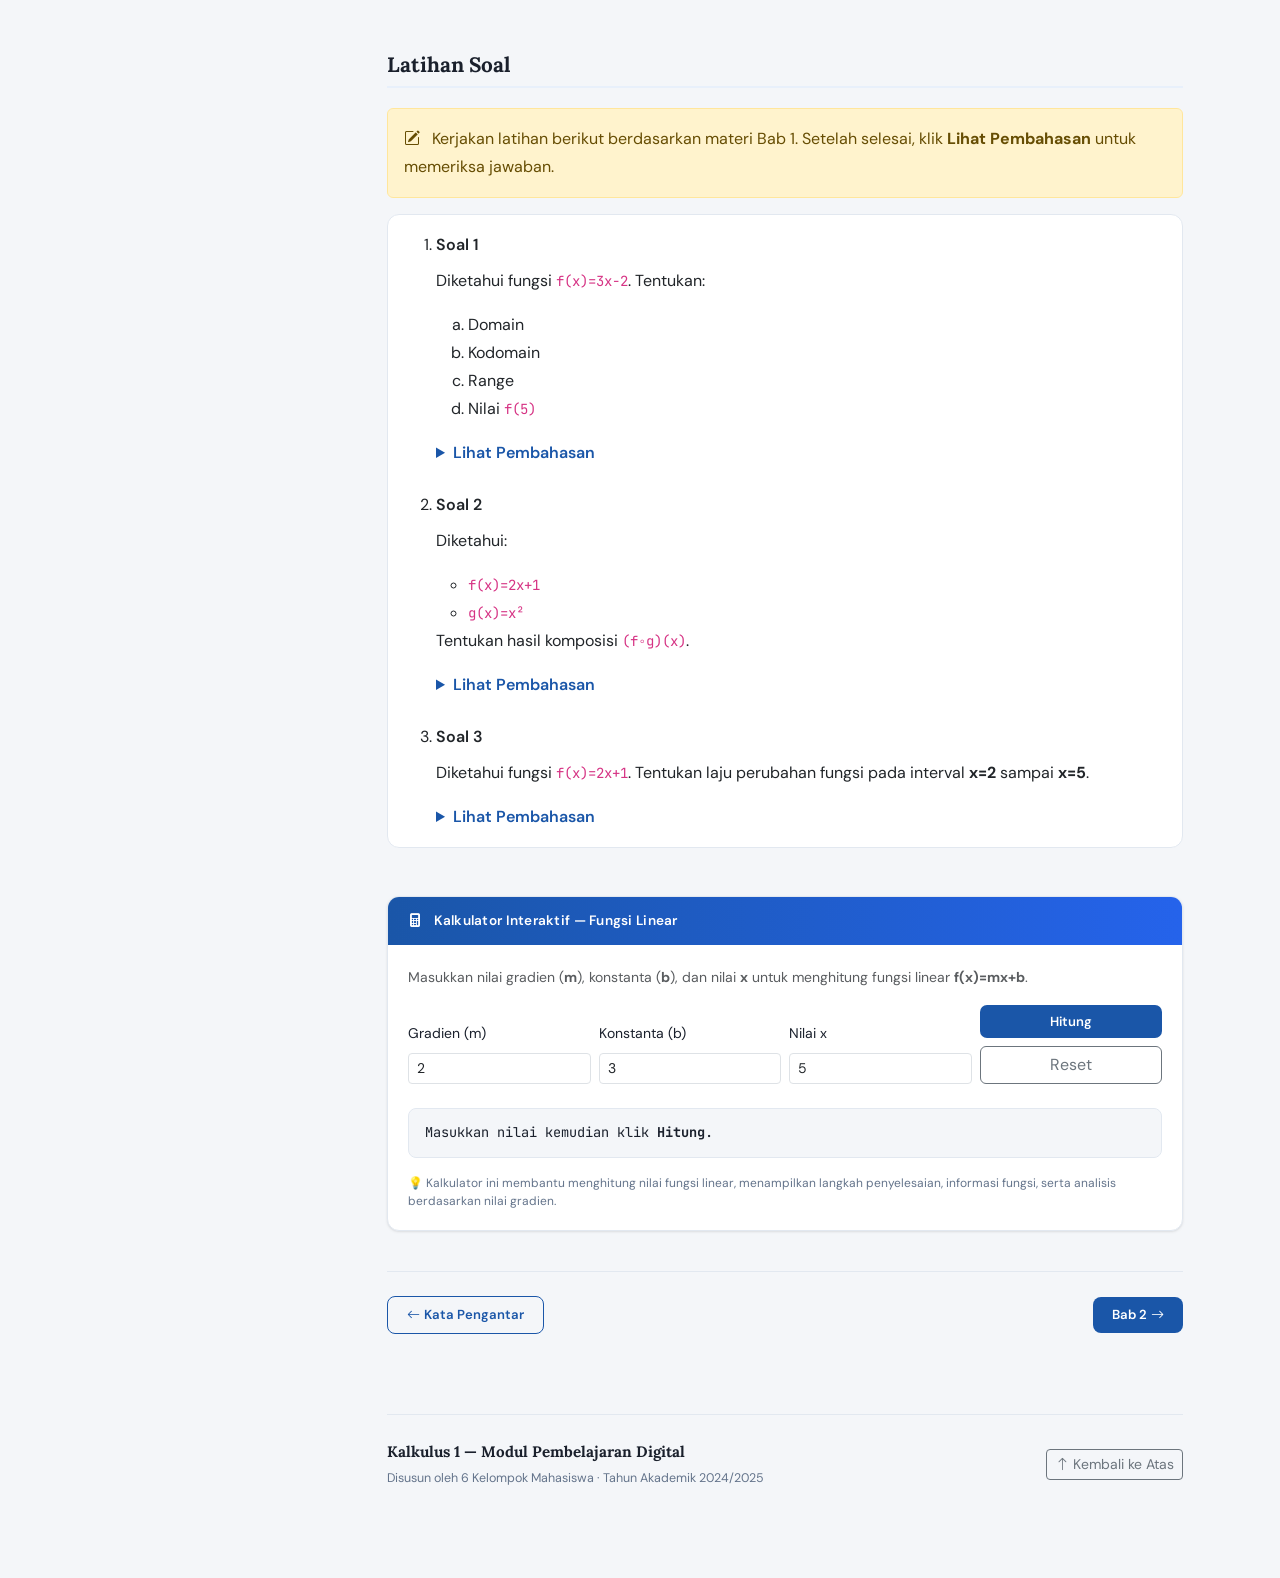
==== commit 6ab1d3a2: "fix page add cover" ====
--- a/pages/kelompok1.html
+++ b/pages/kelompok1.html
@@ -217,8 +217,8 @@
             </li>
 
             <!-- chapter 8 -->
-            <li class="sidebar-item has-submenu open">
-              <a href="kelompok8.html" class="sidebar-link active"><i class="bi bi-8-circle sidebar-link-icon"></i>Bab 8 — Penerapan Turunan dan Integral Tak Tentu</a>
+            <li class="sidebar-item has-submenu">
+              <a href="kelompok8.html" class="sidebar-link"><i class="bi bi-8-circle sidebar-link-icon"></i>Bab 8 — Penerapan Turunan dan Integral Tak Tentu</a>
               <ul class="submenu list-unstyled overflow-auto pe-2 ">
                 <li><a href="#ch8-penerapan_turunan" class="submenu-link">8.1 Penerapan Turunan</a></li>
                 <li><a href="#ch8-evaluasi_dengan_metode_berbeda" class="submenu-link">8.2 Evaluasi Dengan Metode Berbeda</a></li>
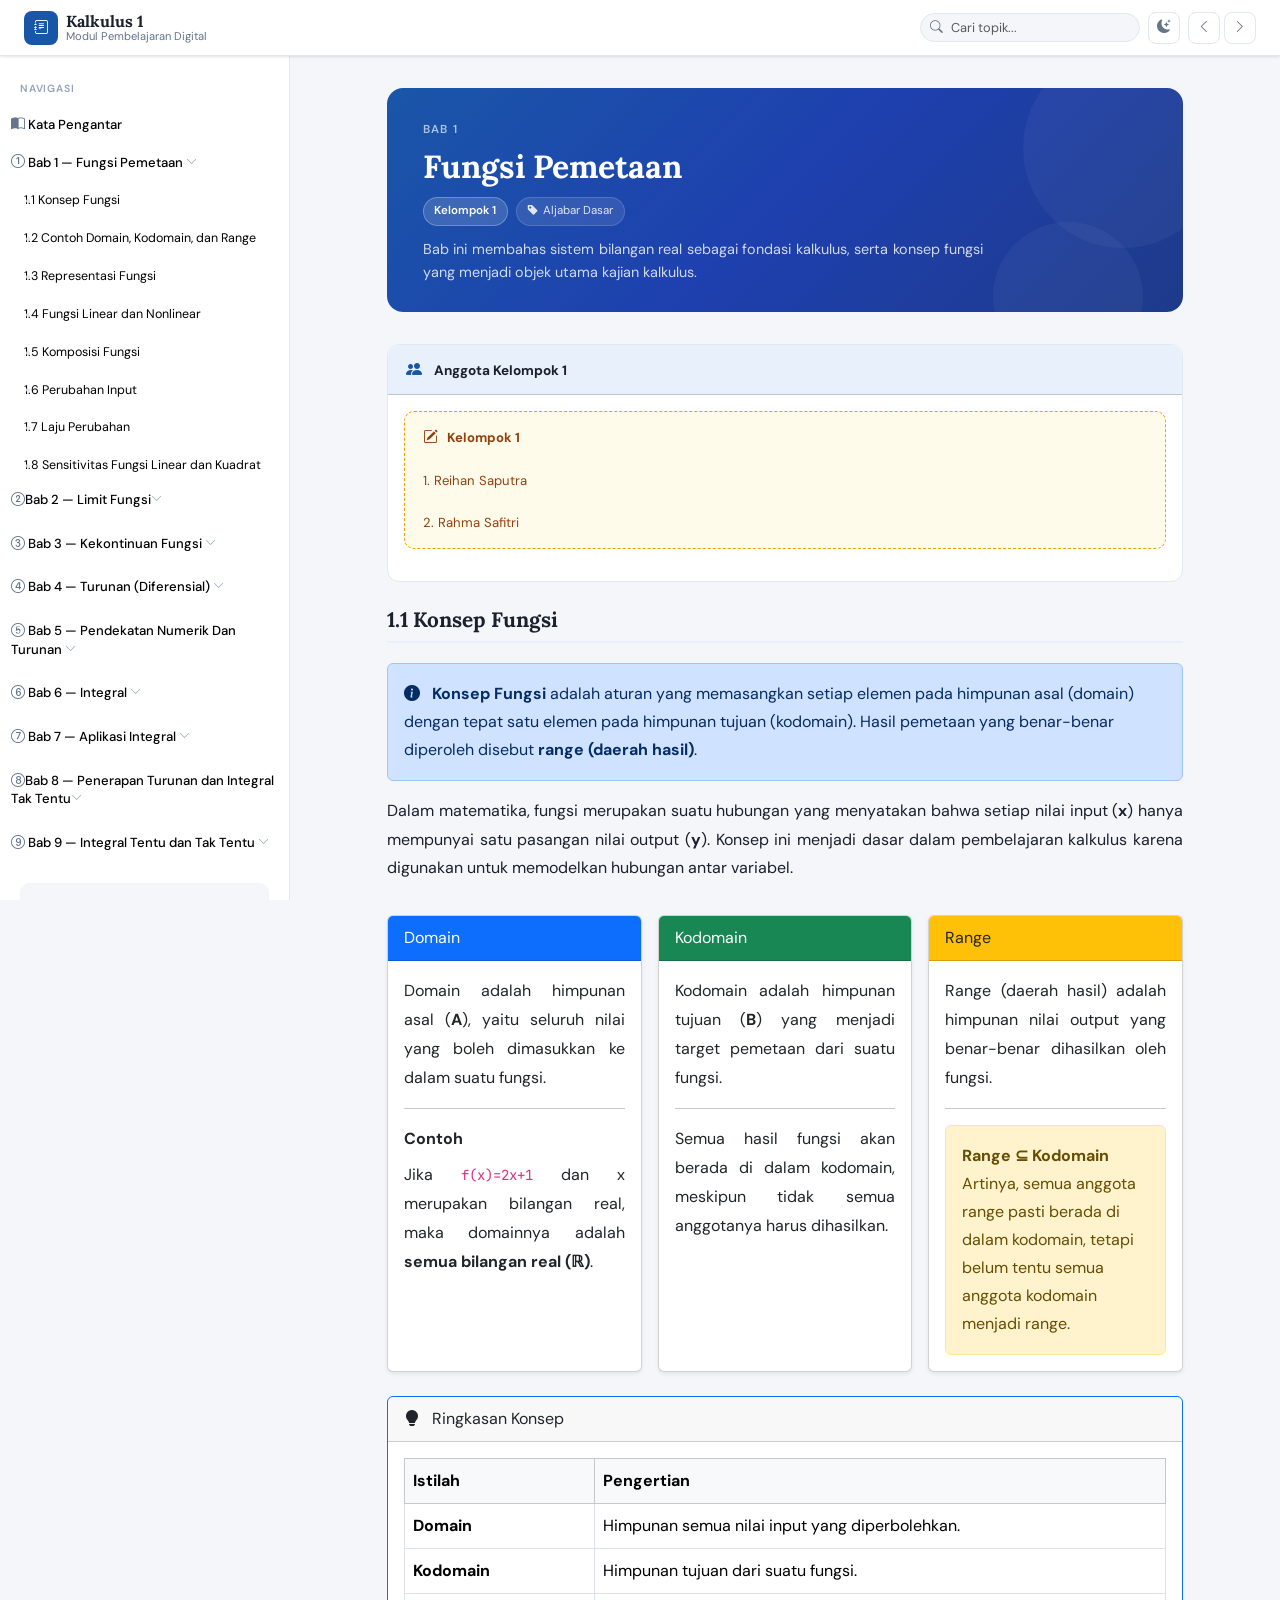
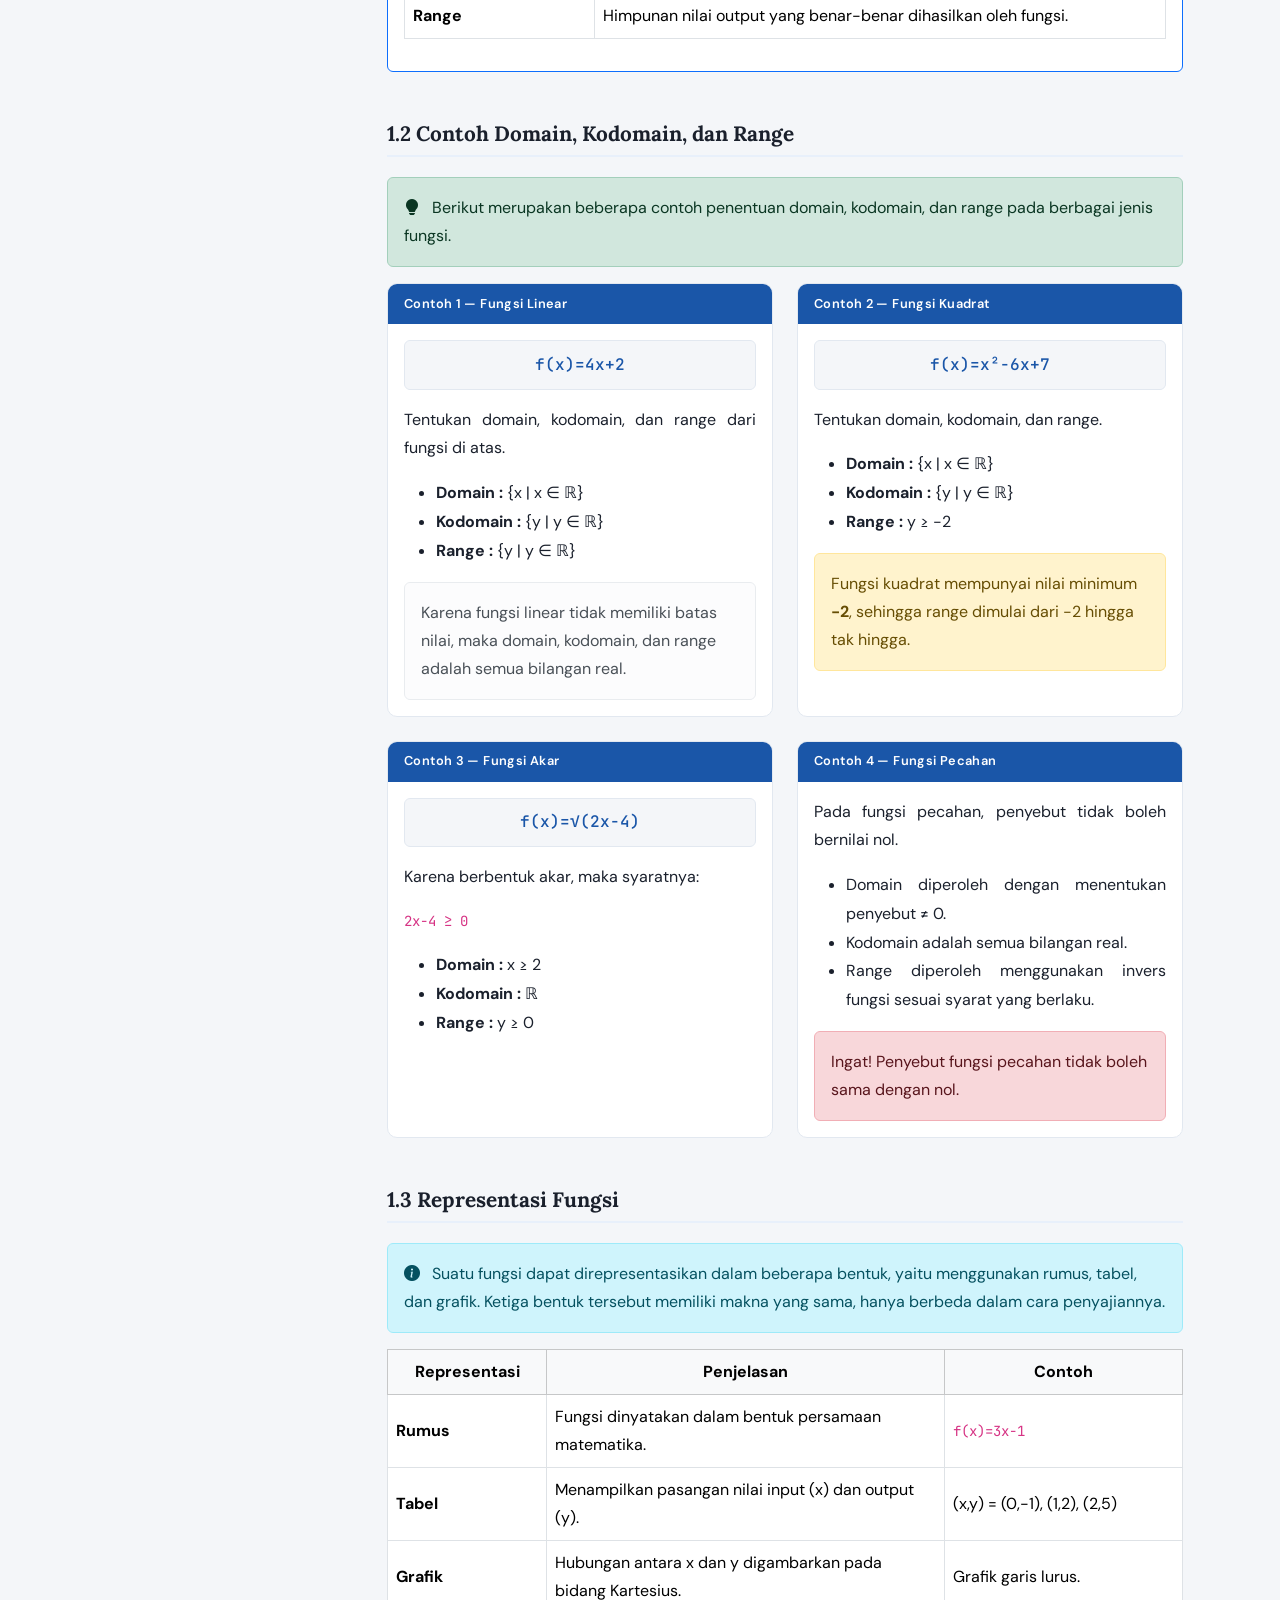
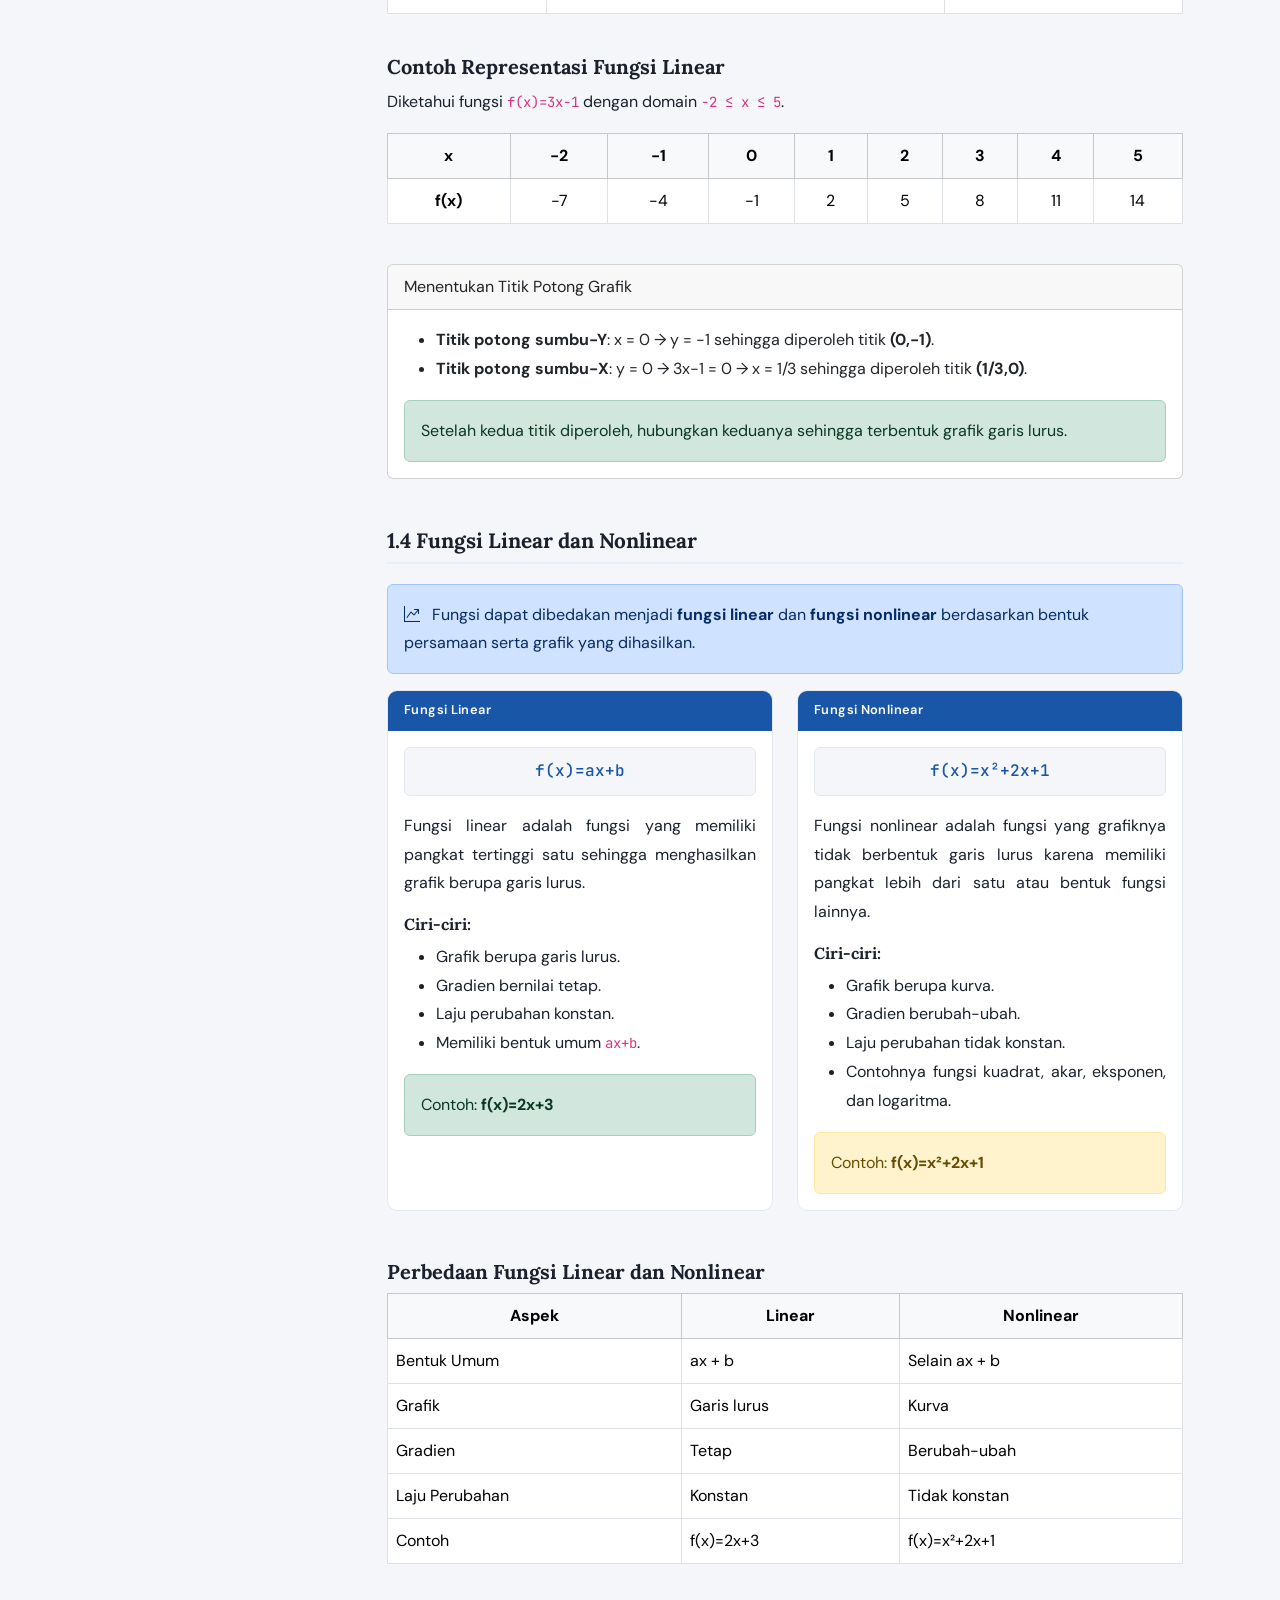
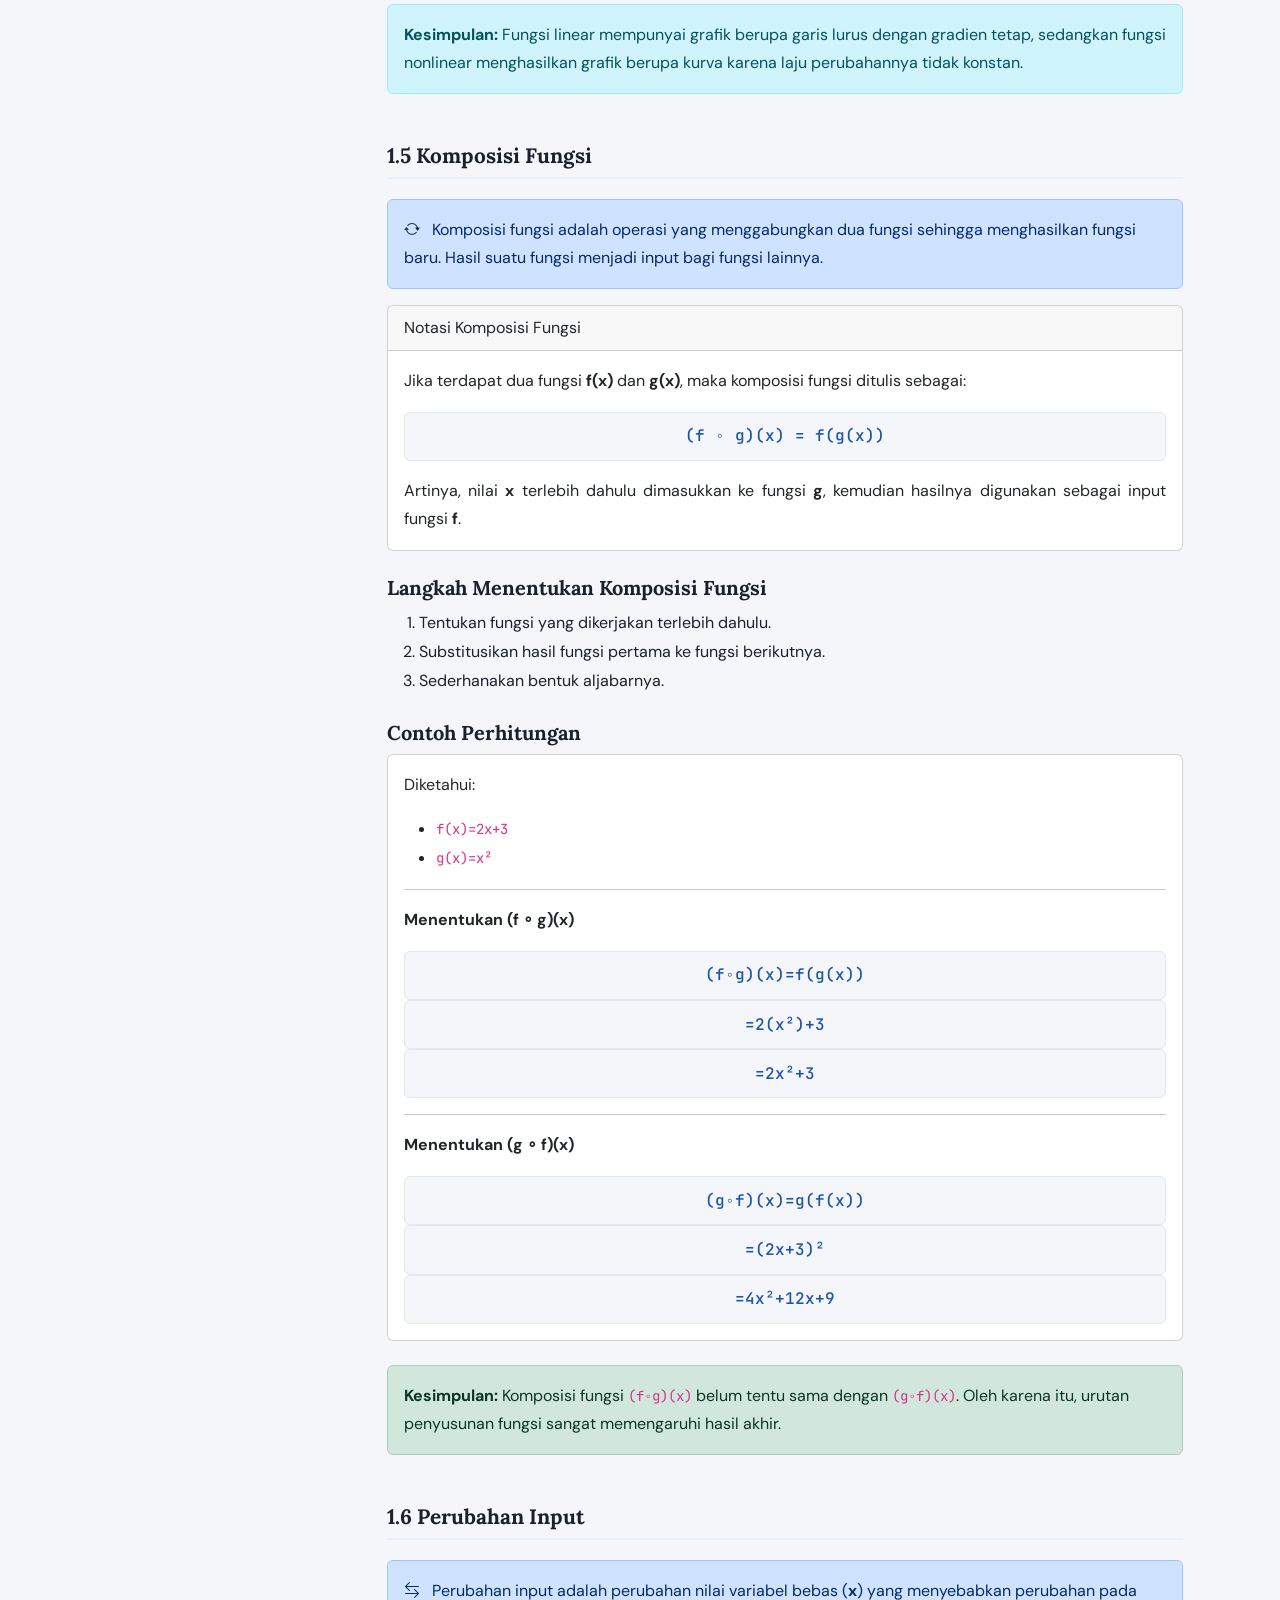
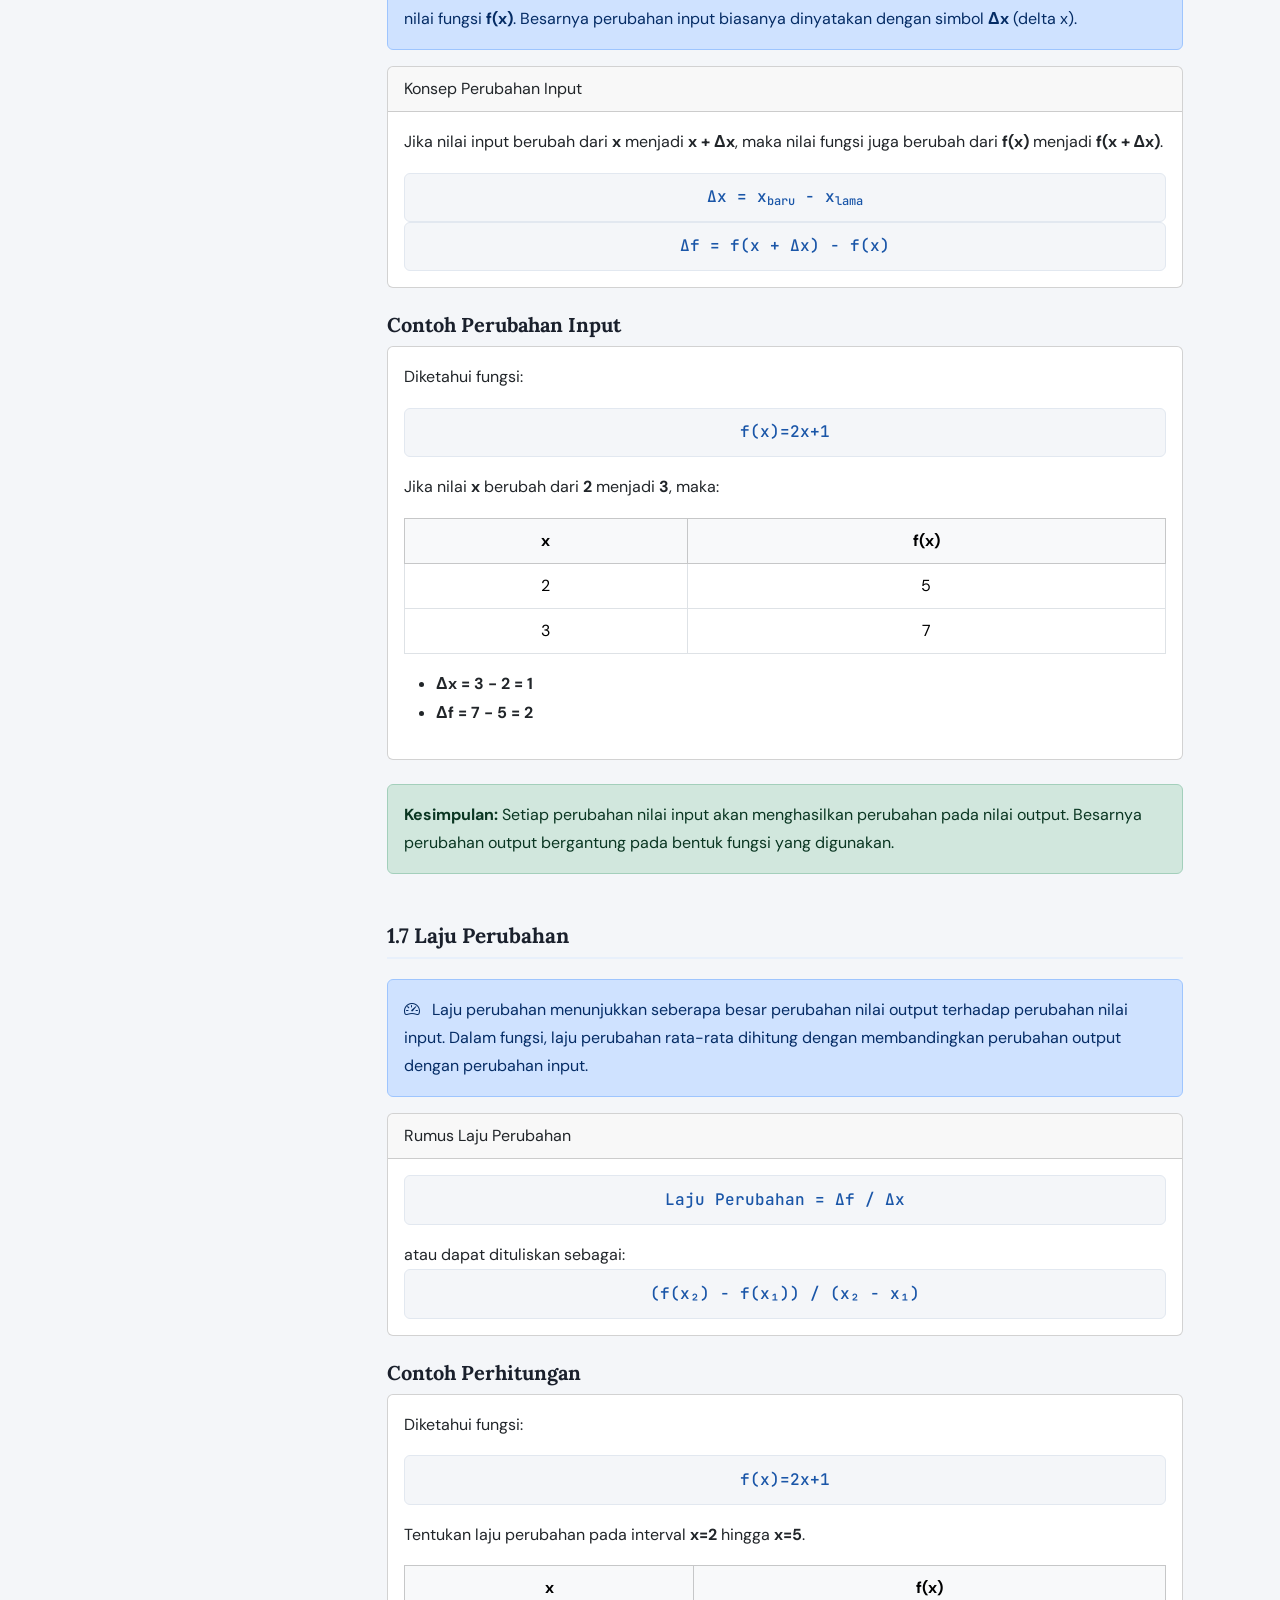
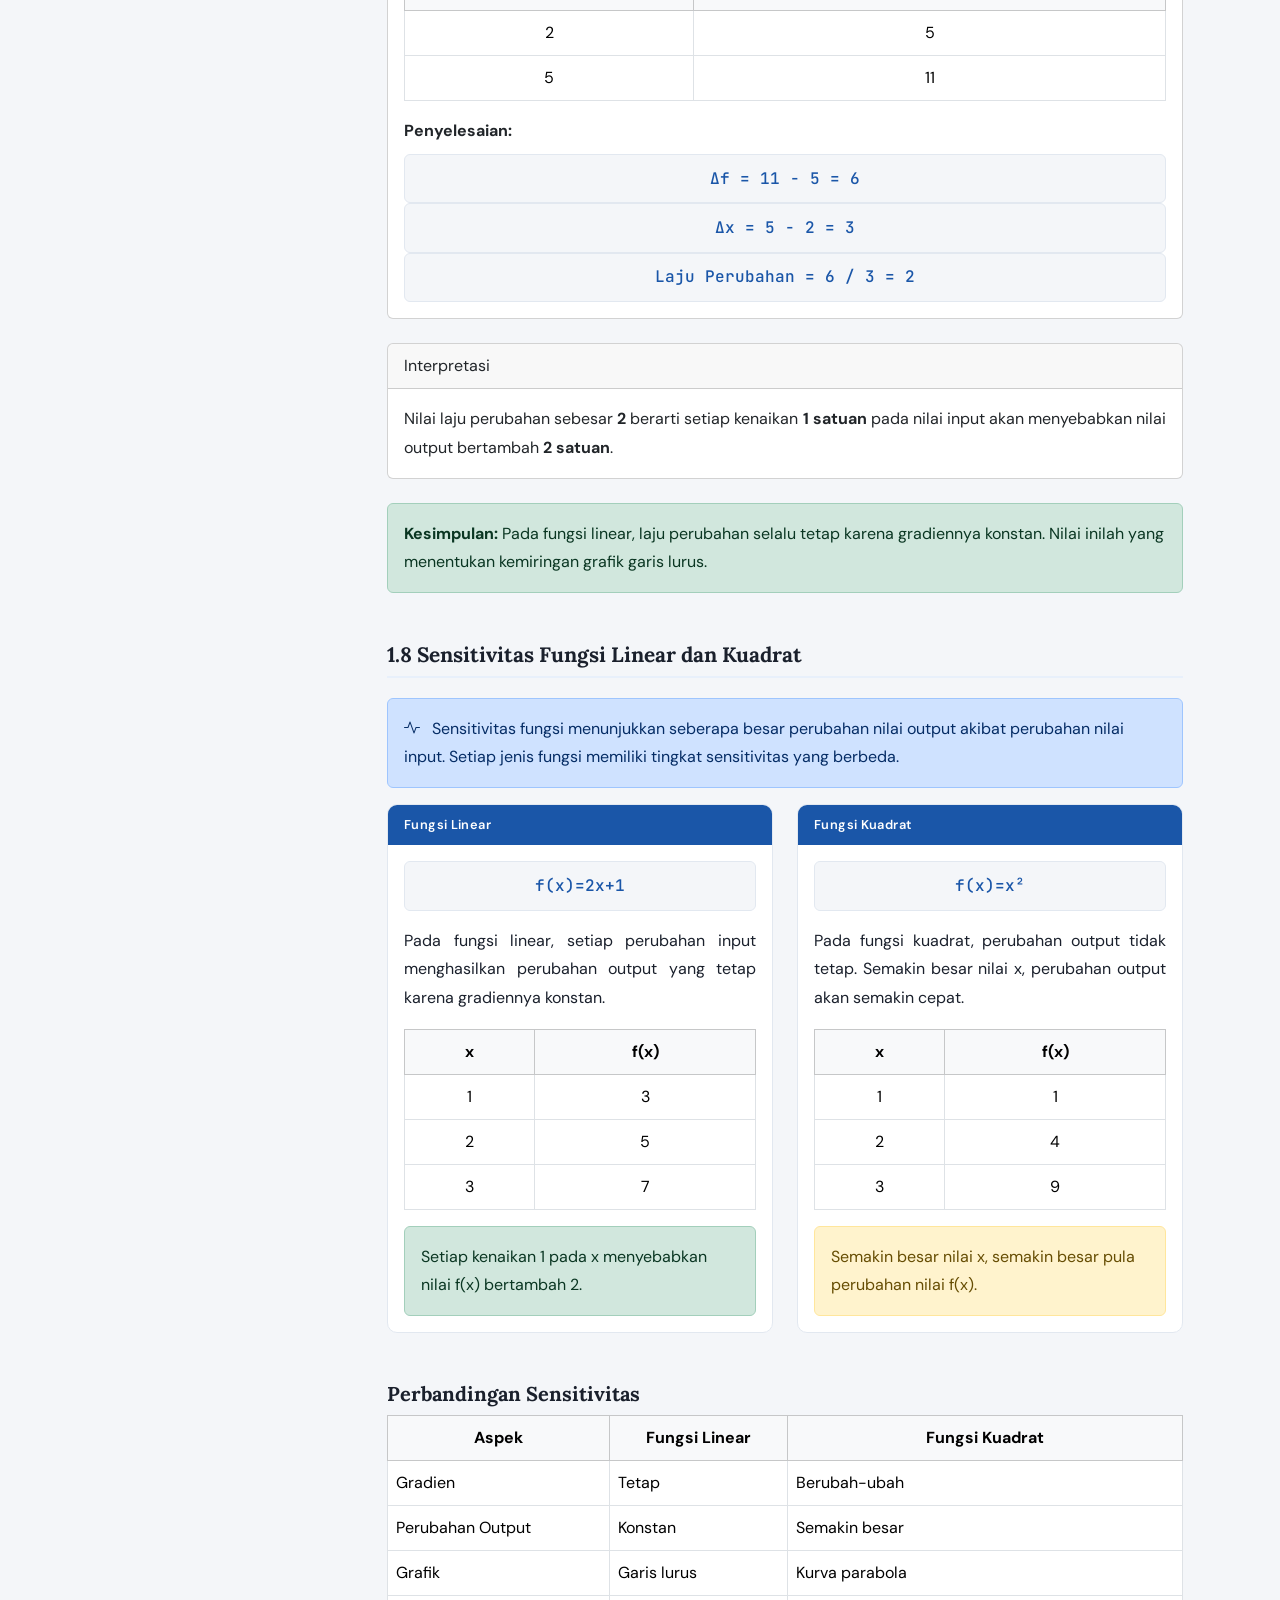
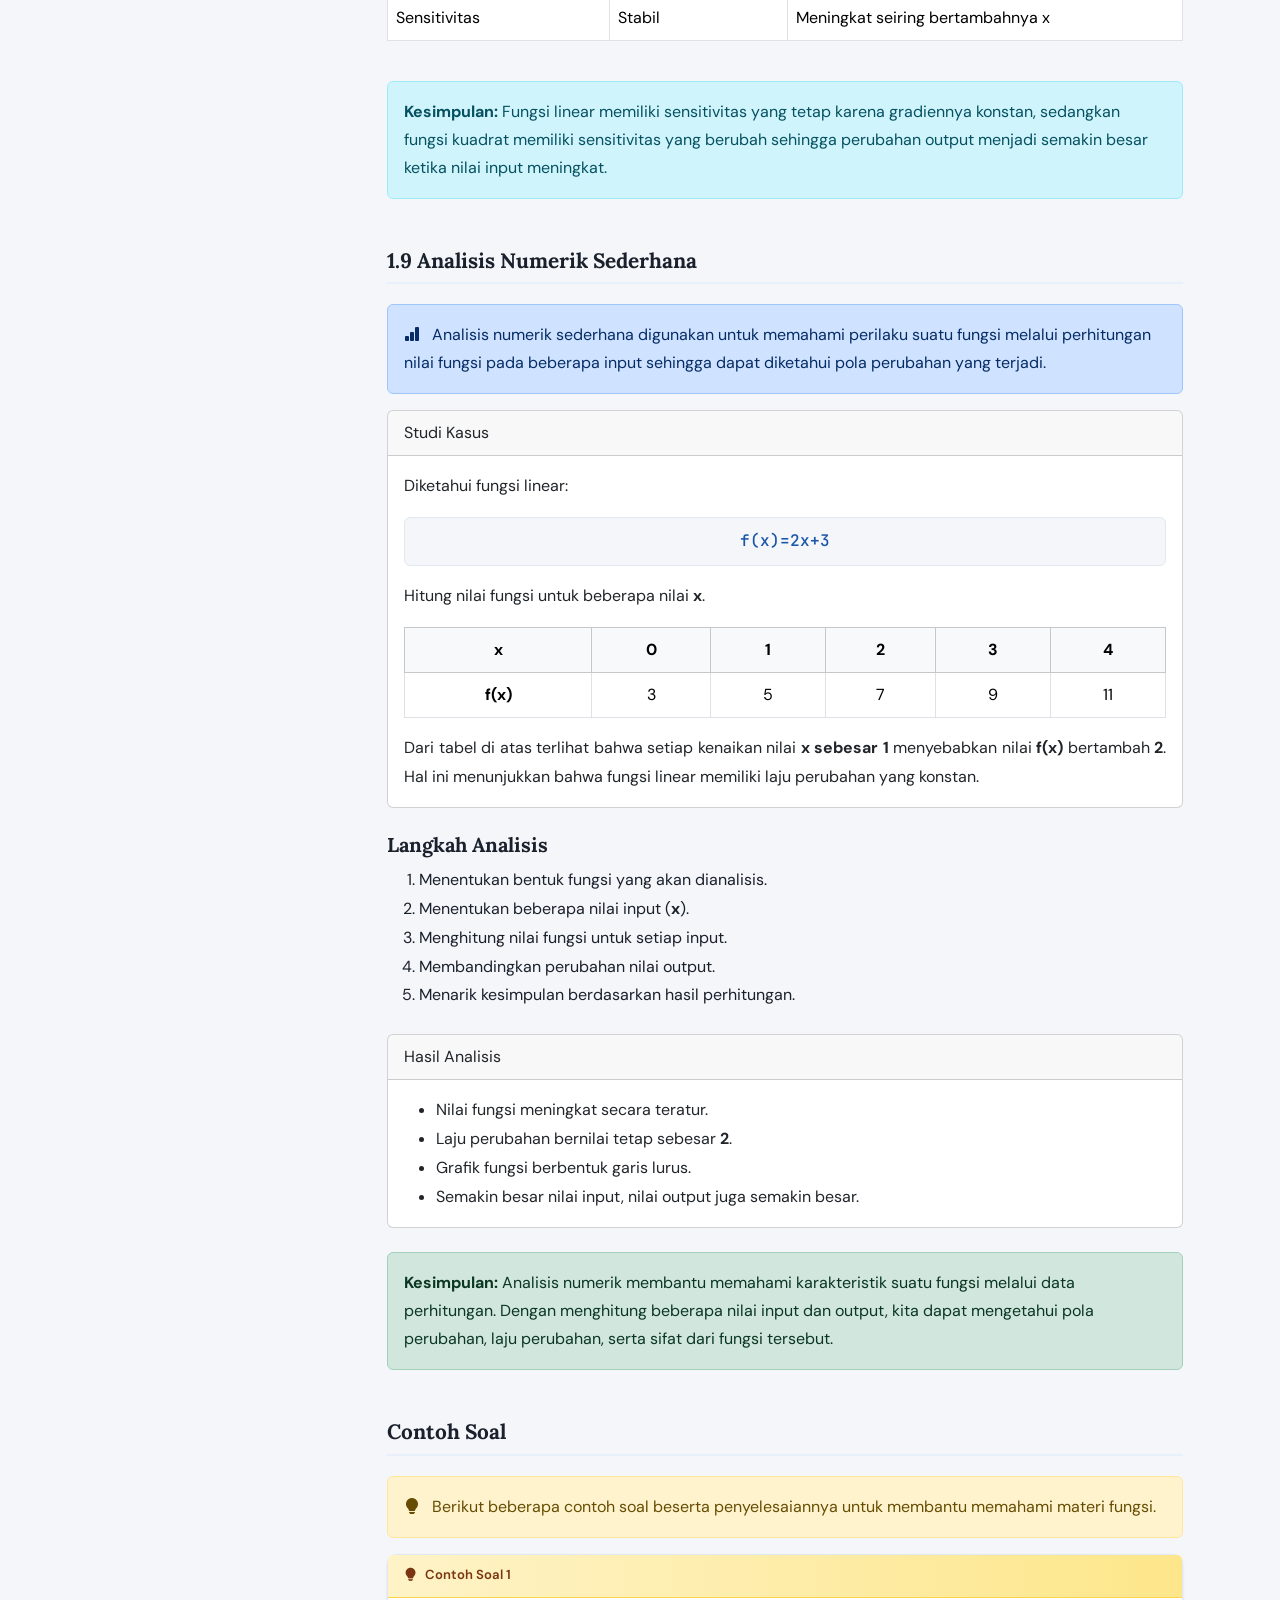
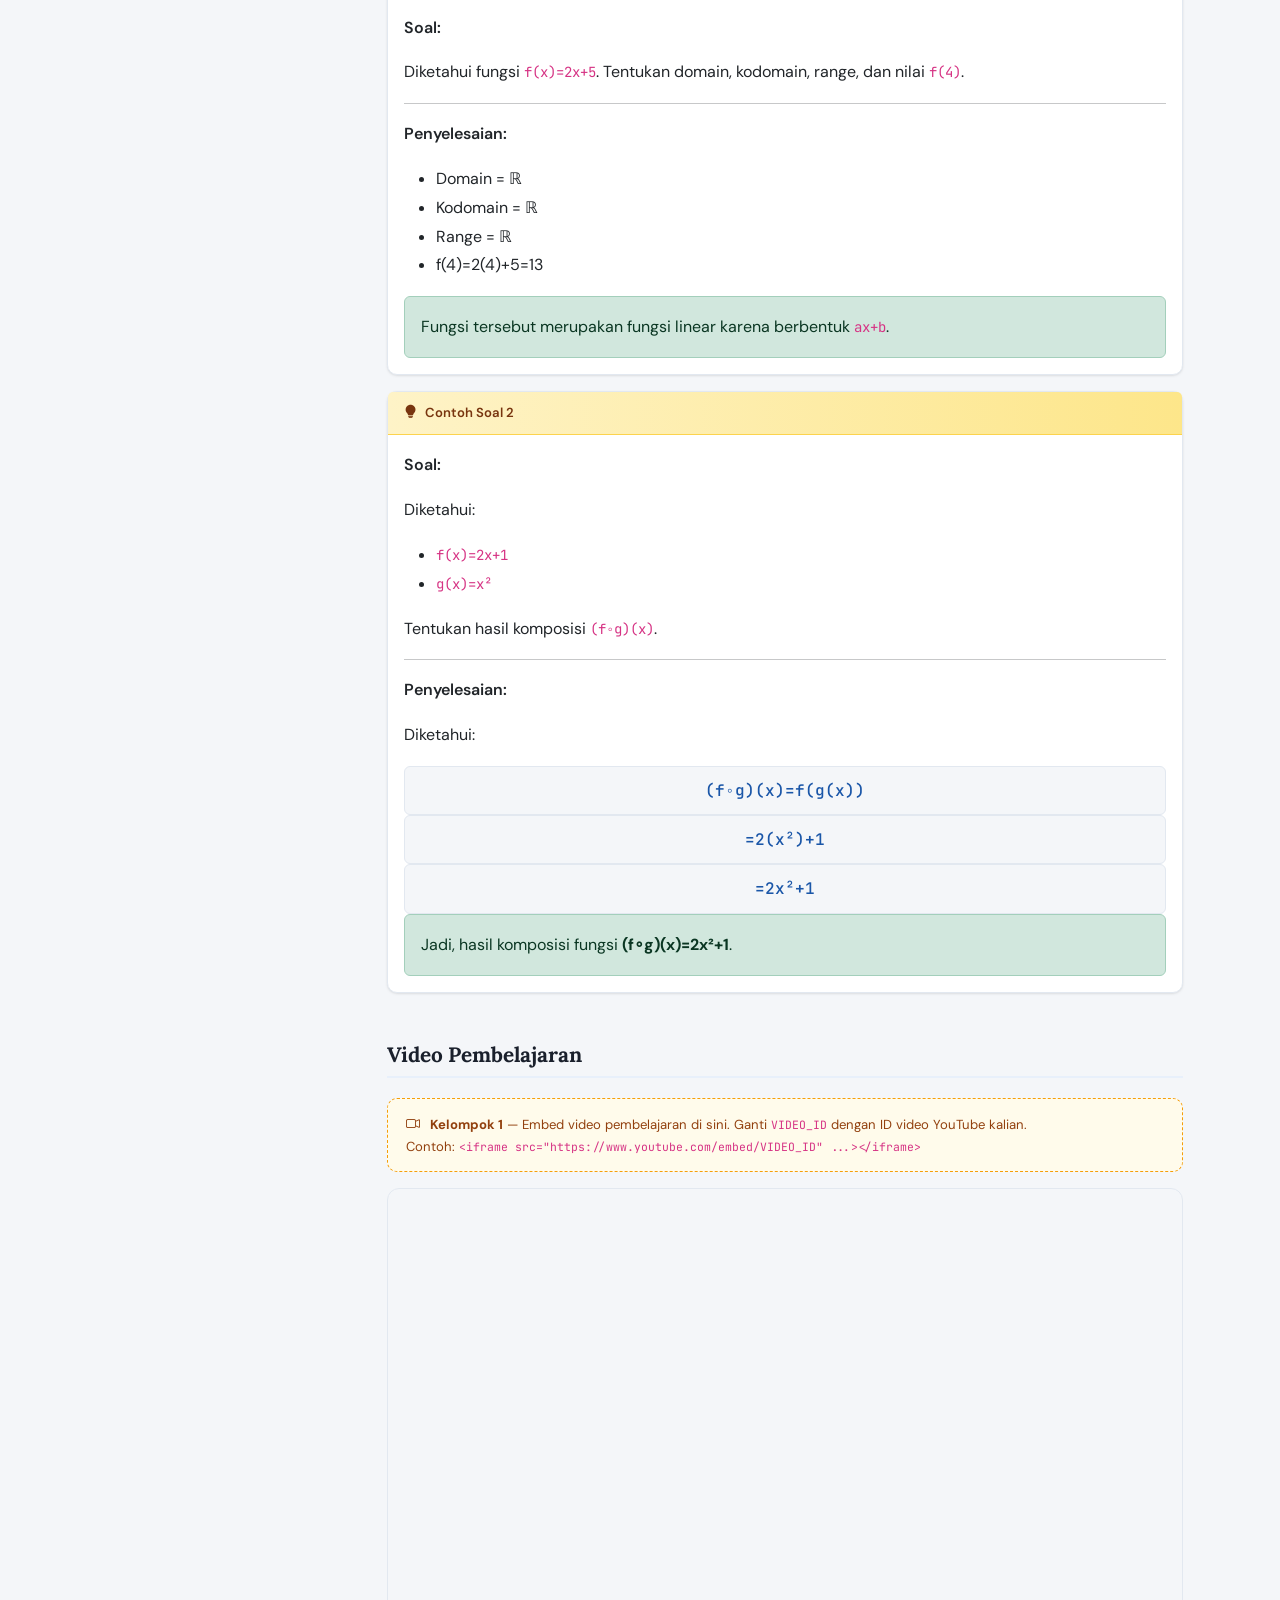
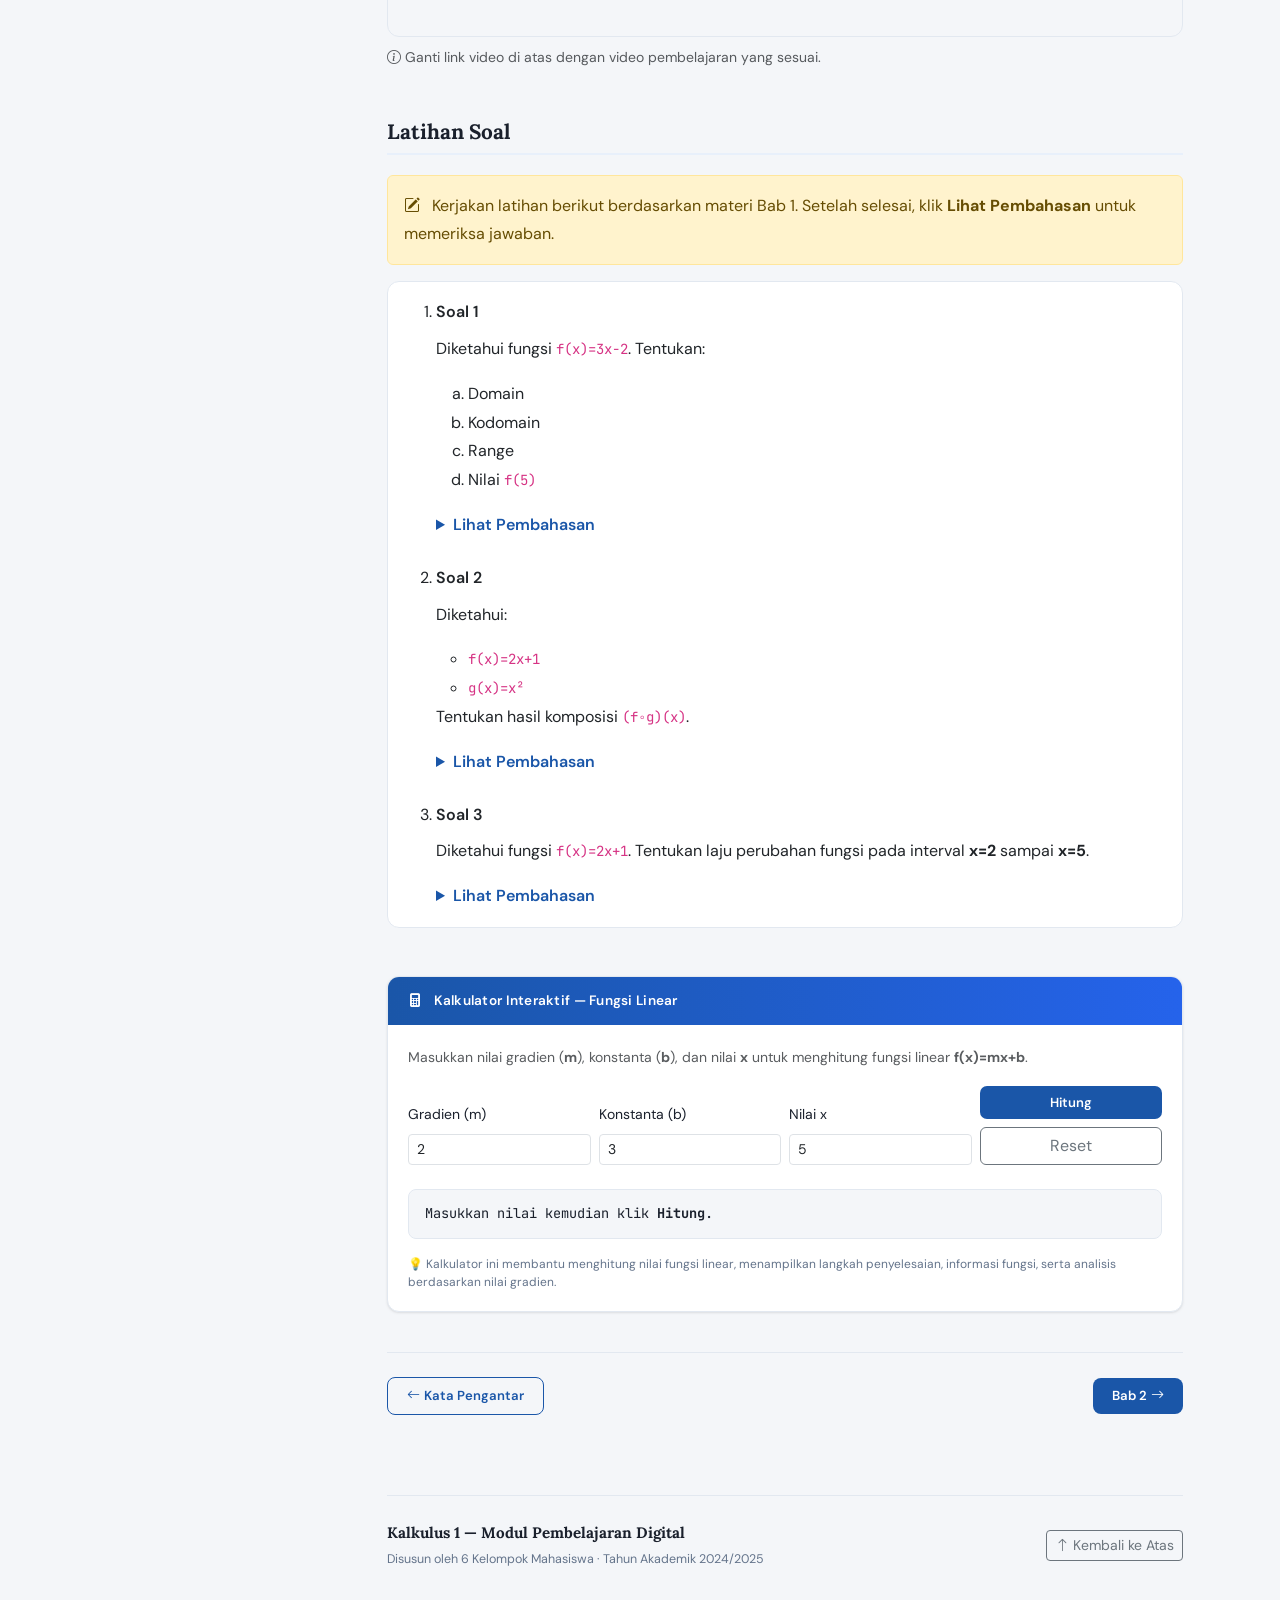
==== commit 7d2d9a61: "fix embed" ====
--- a/pages/kelompok1.html
+++ b/pages/kelompok1.html
@@ -1327,7 +1327,7 @@
             </div>
             <div class="ratio ratio-16x9 mt-3"
               style="border-radius:12px; overflow:hidden; border:1px solid var(--clr-border);">
-              <iframe src="https://www.youtube.com/embed/dQw4w9WgXcQ"
+              <iframe src="https://www.youtube.com/embed/"
                 title="Video Pembelajaran Bab 1 — Bilangan Real &amp; Fungsi" allowfullscreen
                 style="border:0;"></iframe>
             </div>
--- a/style.css
+++ b/style.css
@@ -937,7 +937,9 @@
   border-radius: 6px;
 }
 
-.text-justify {
-  text-align: justify;
-  text-justify: inter-word; /* Opsional: Membuat spasi antar-kata lebih rapi */
+main p,
+main li {
+    text-align: justify;
+    line-height: 1.8;
+    text-justify: inter-word;
 }
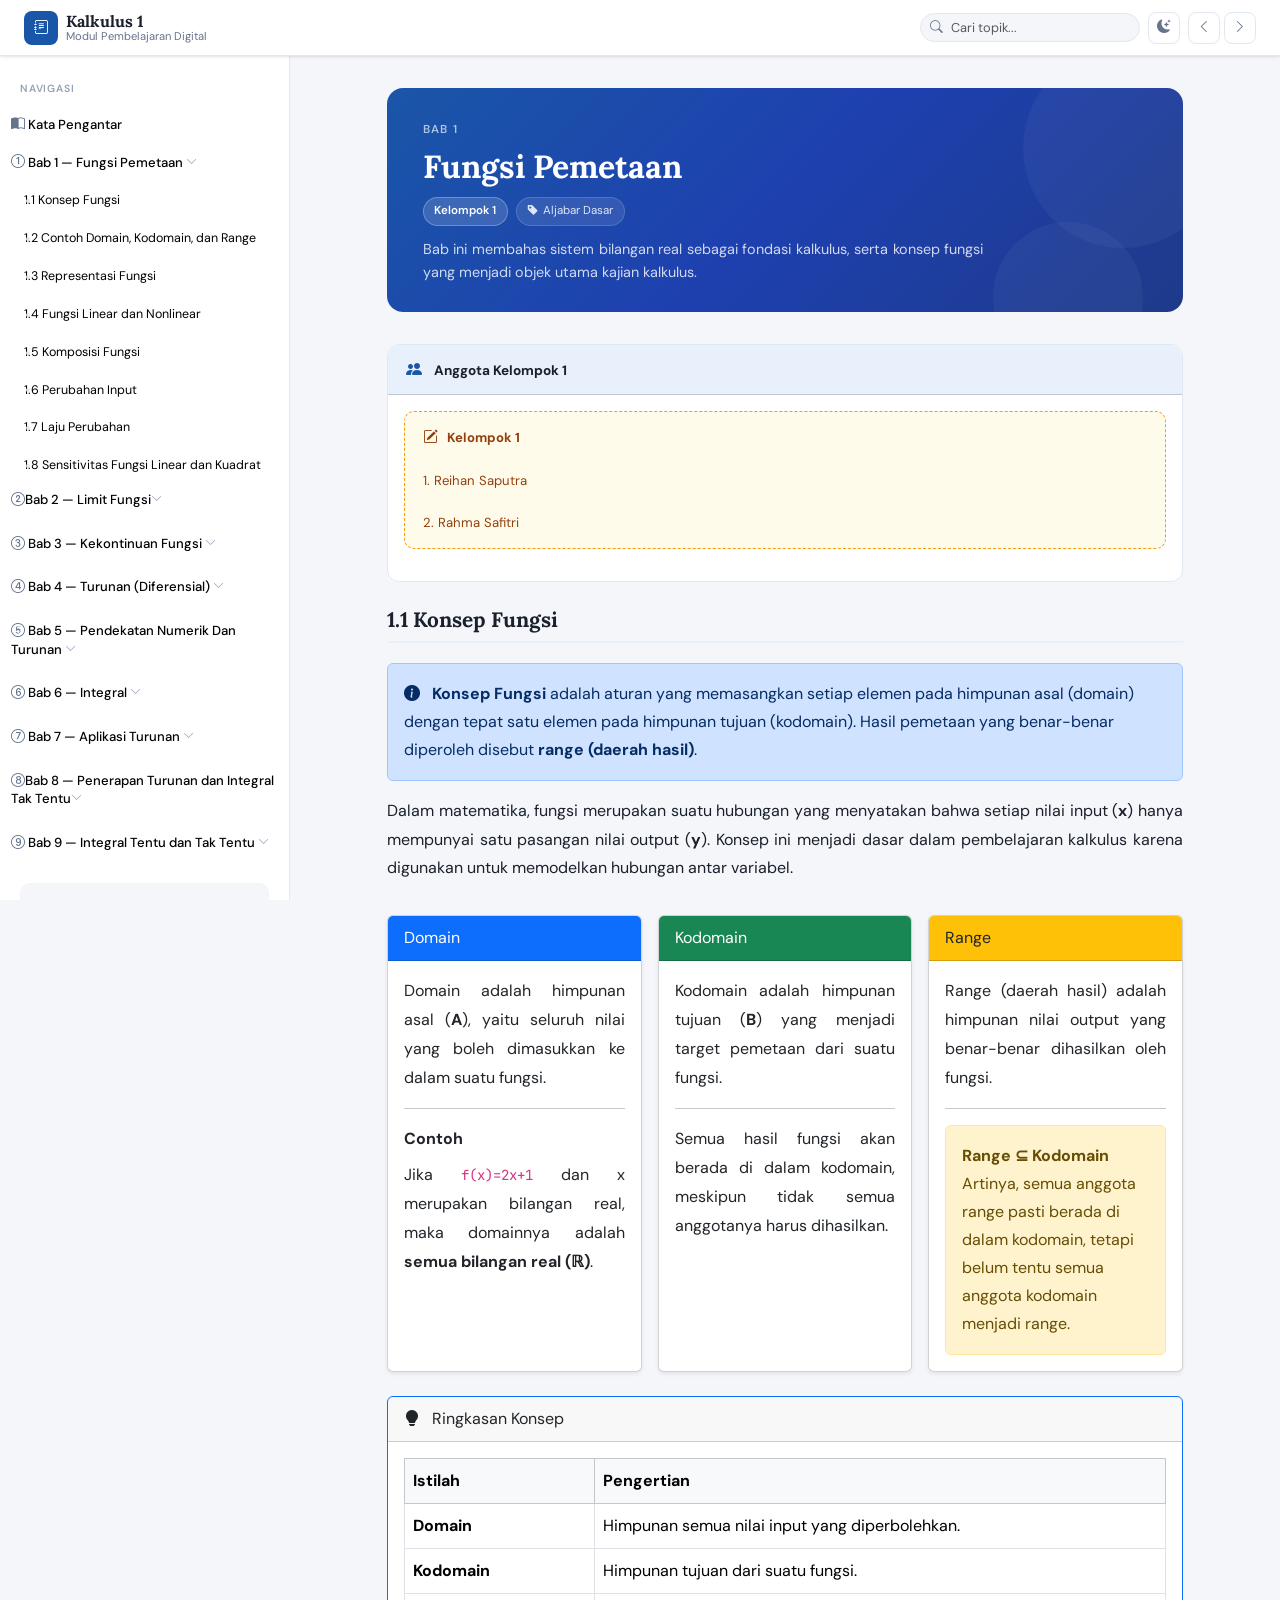
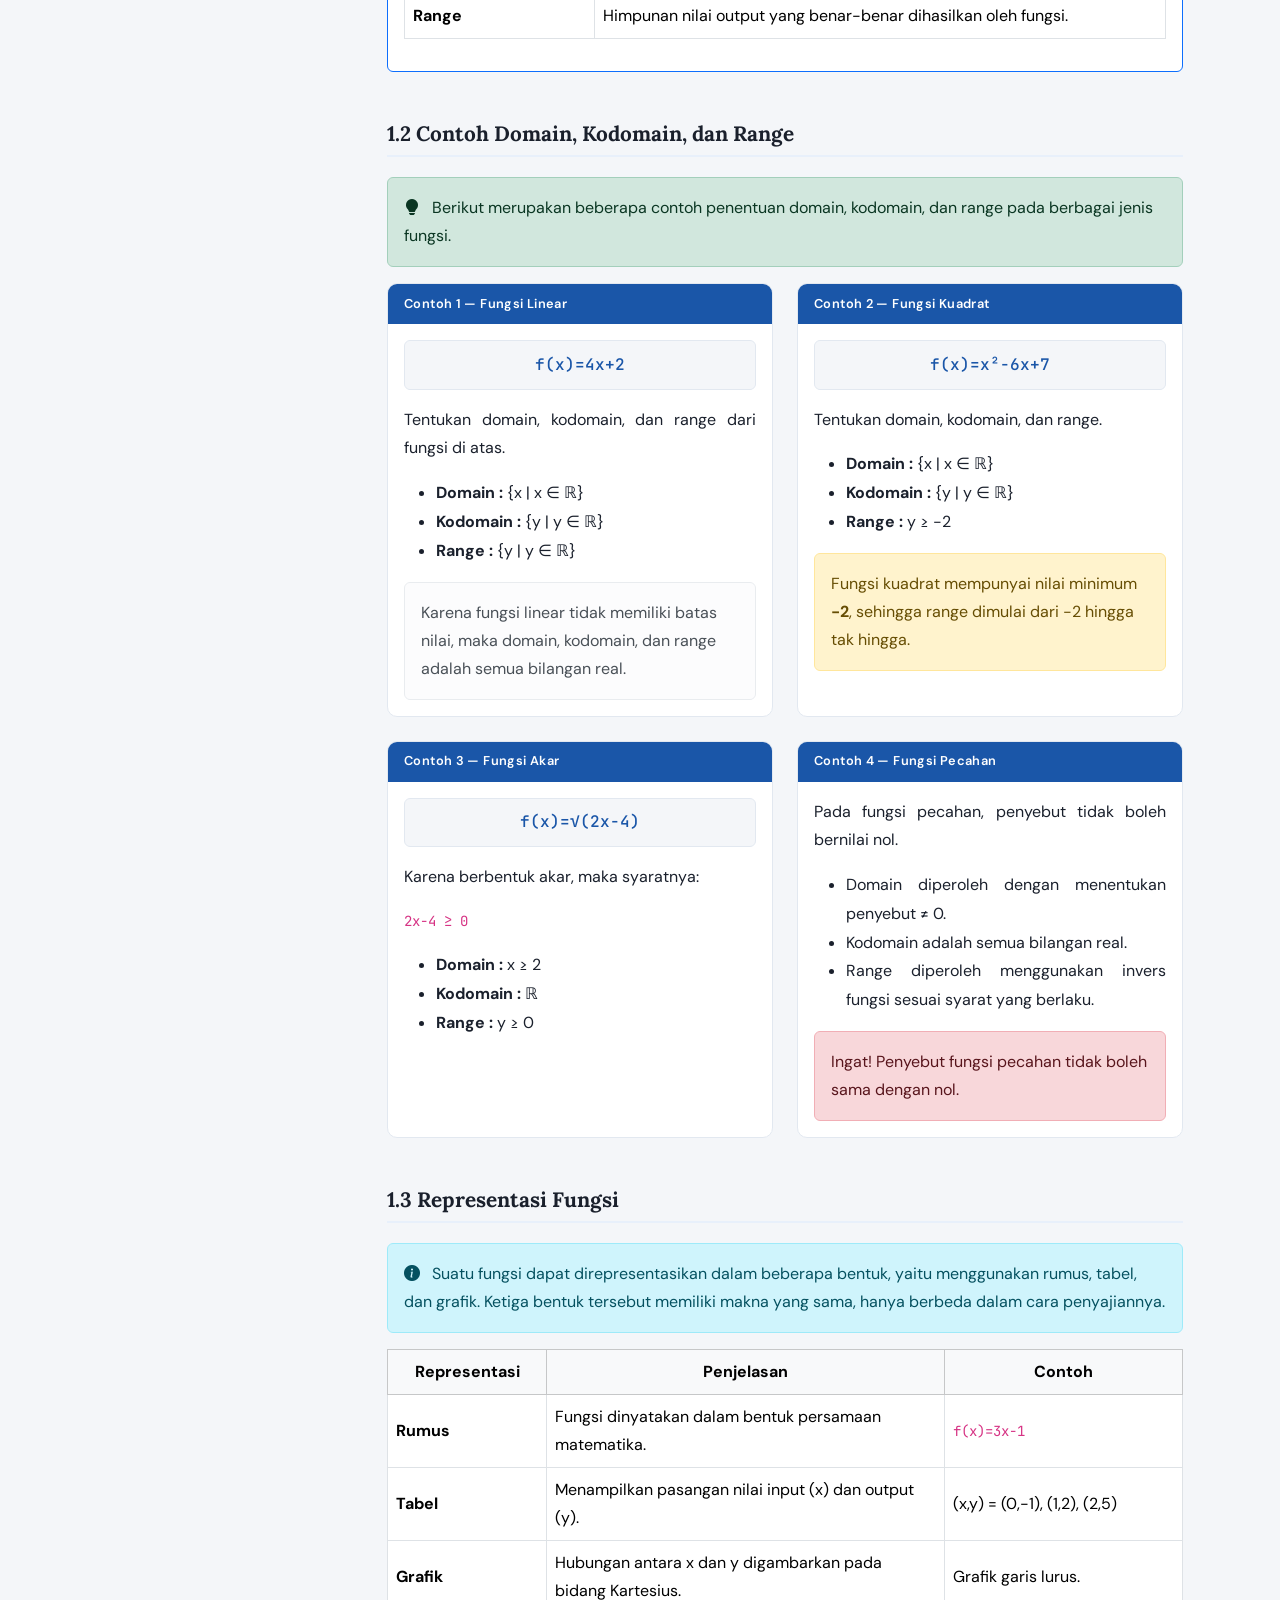
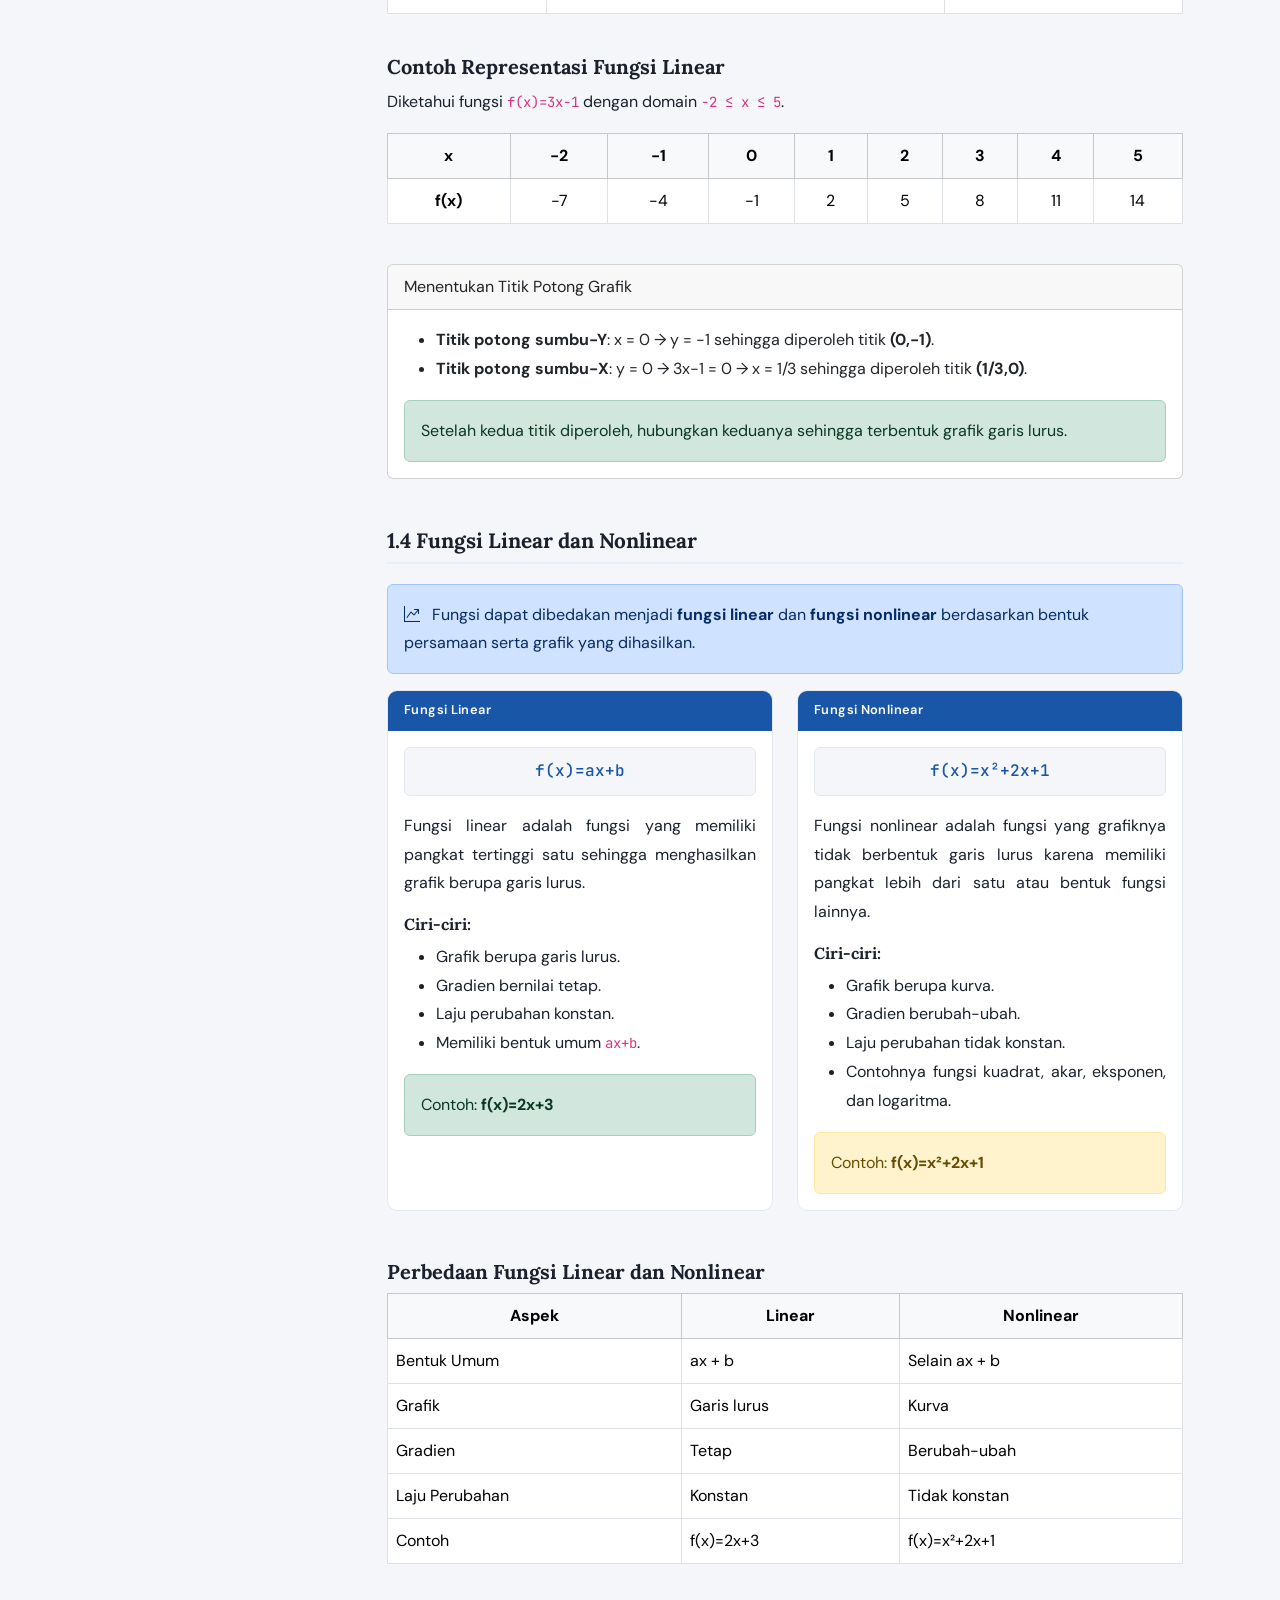
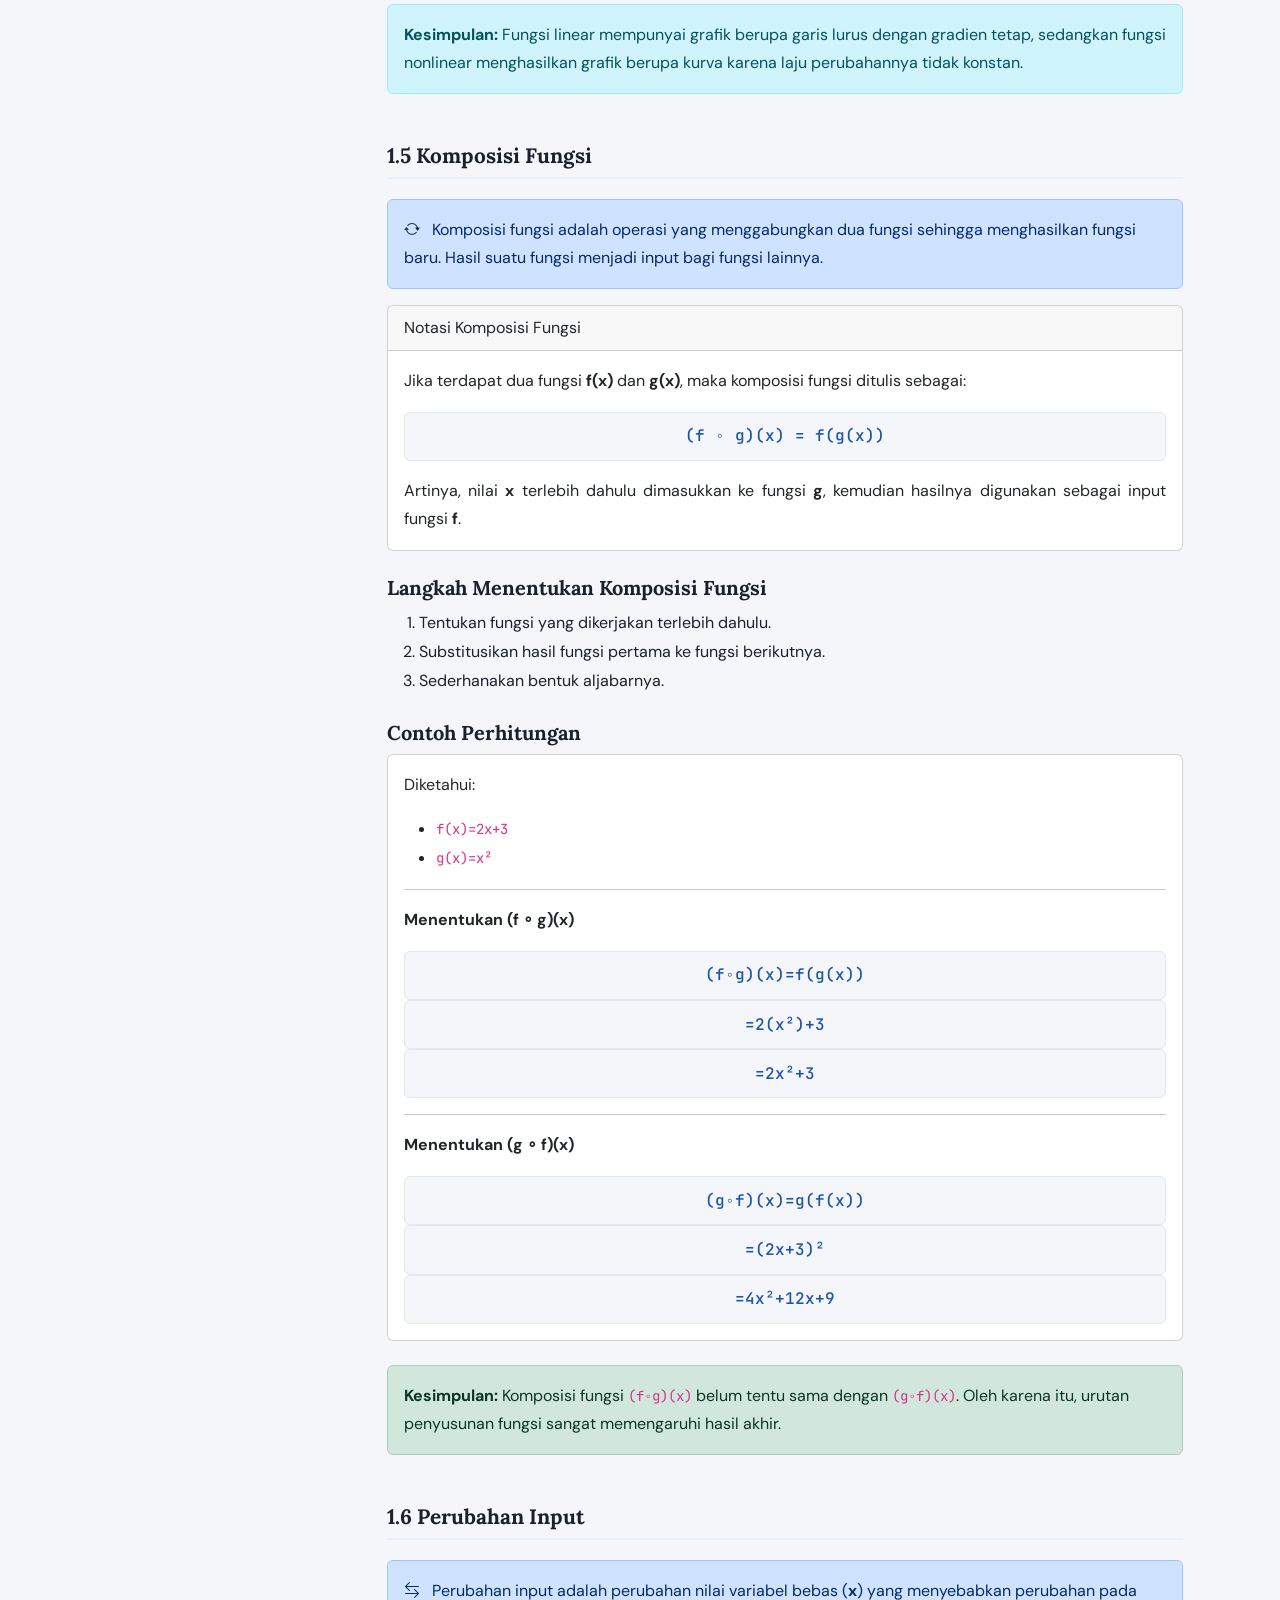
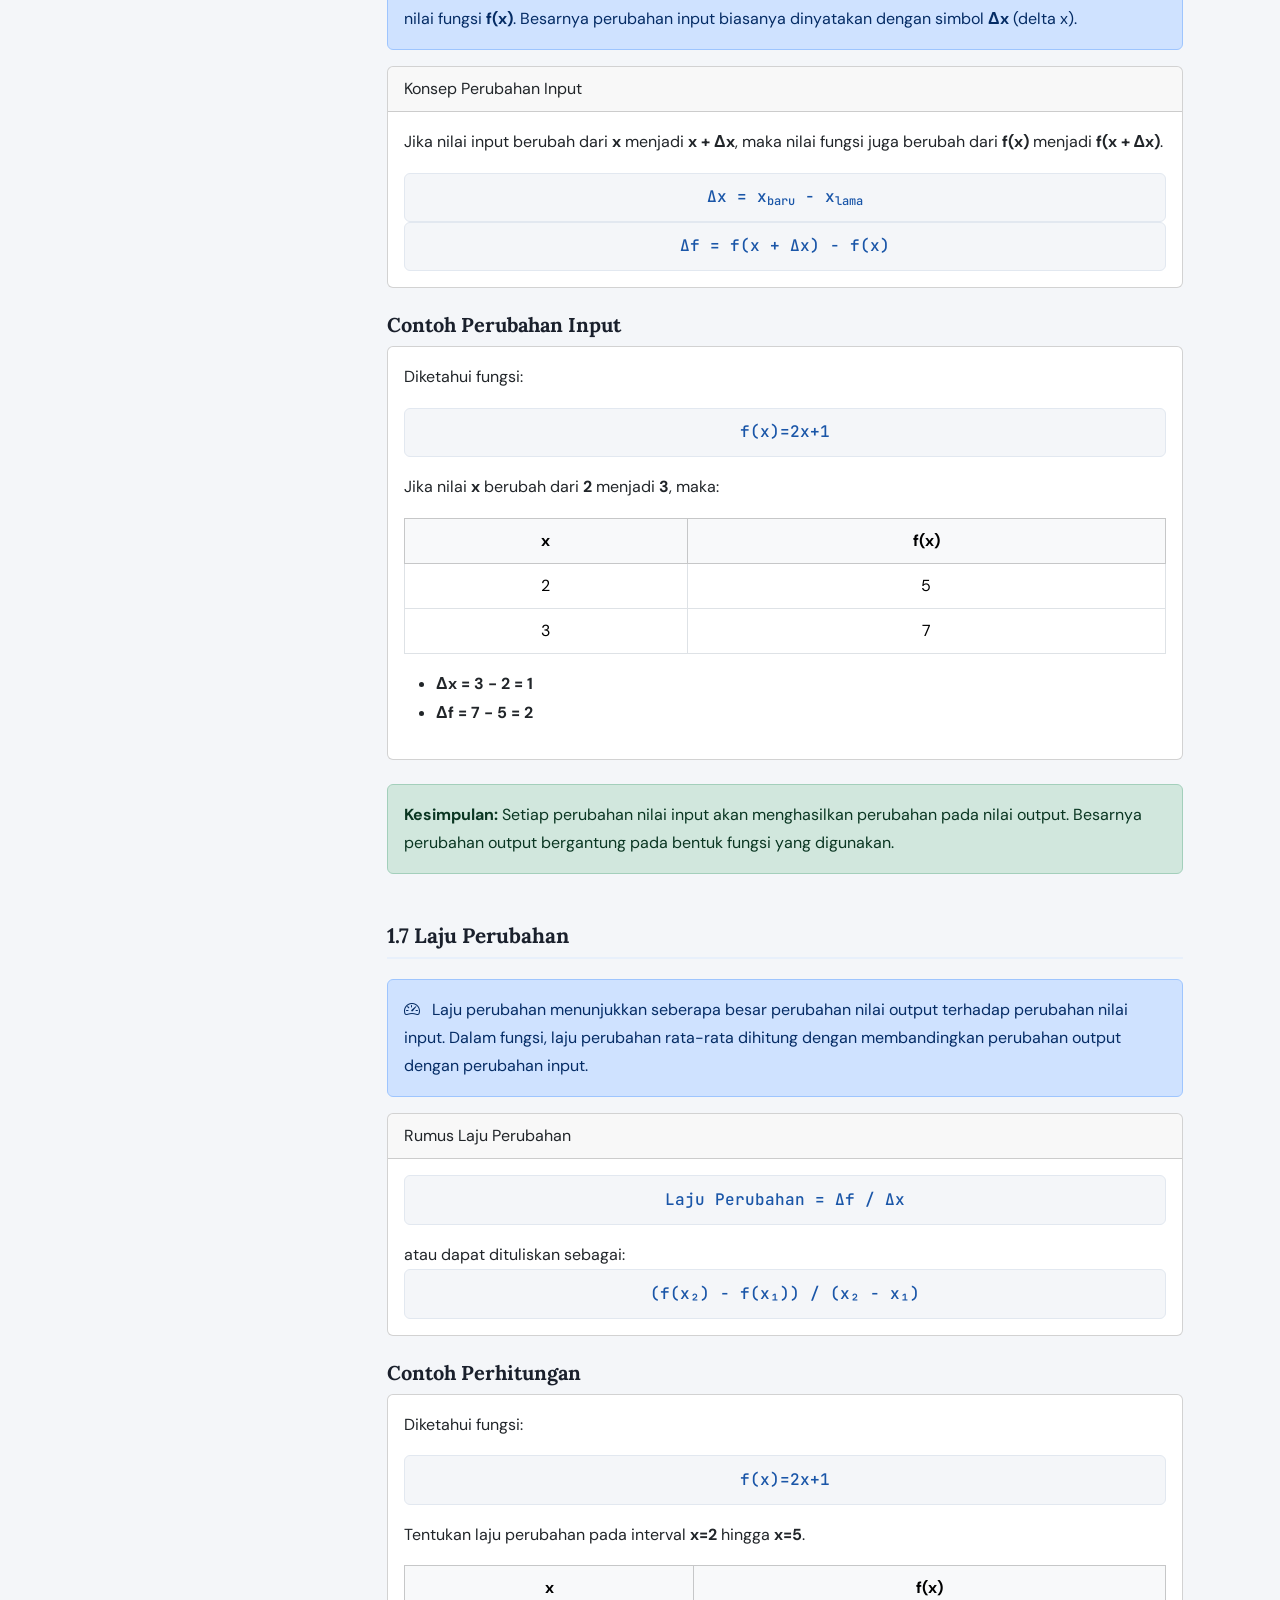
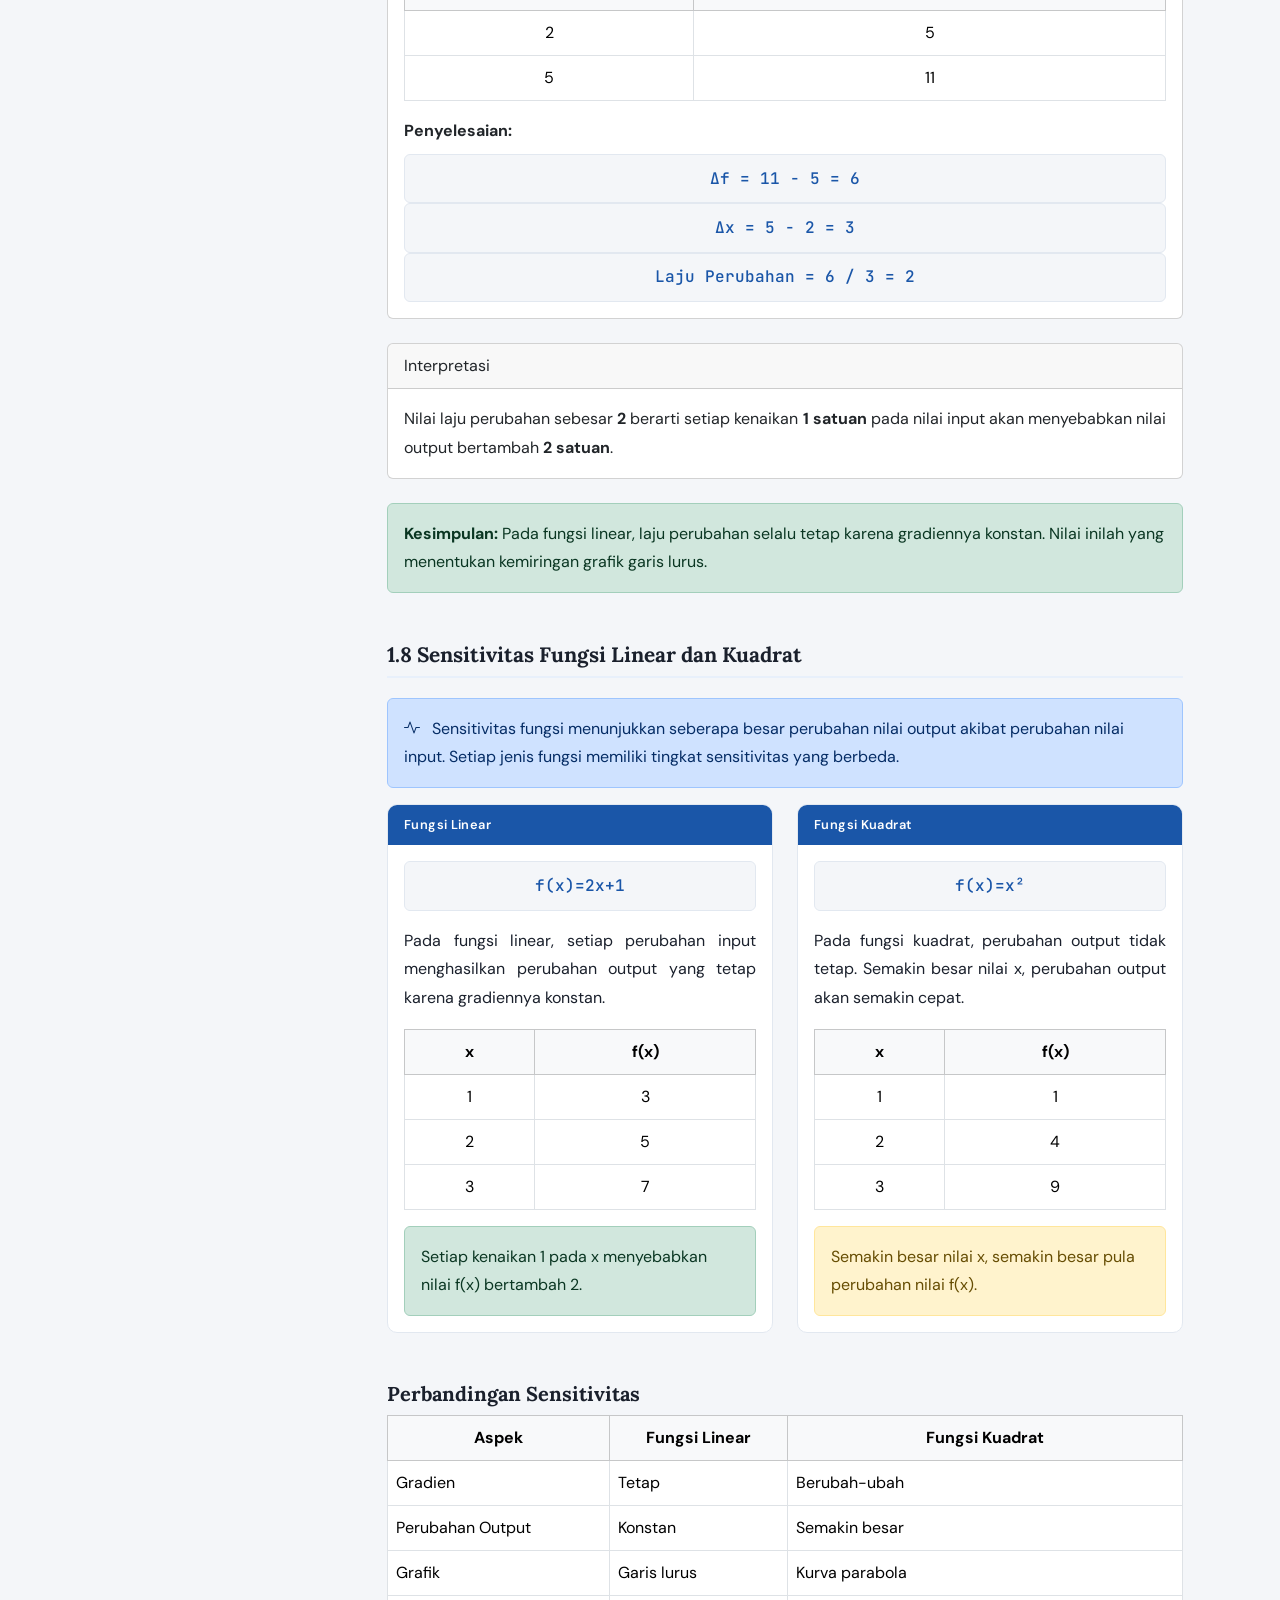
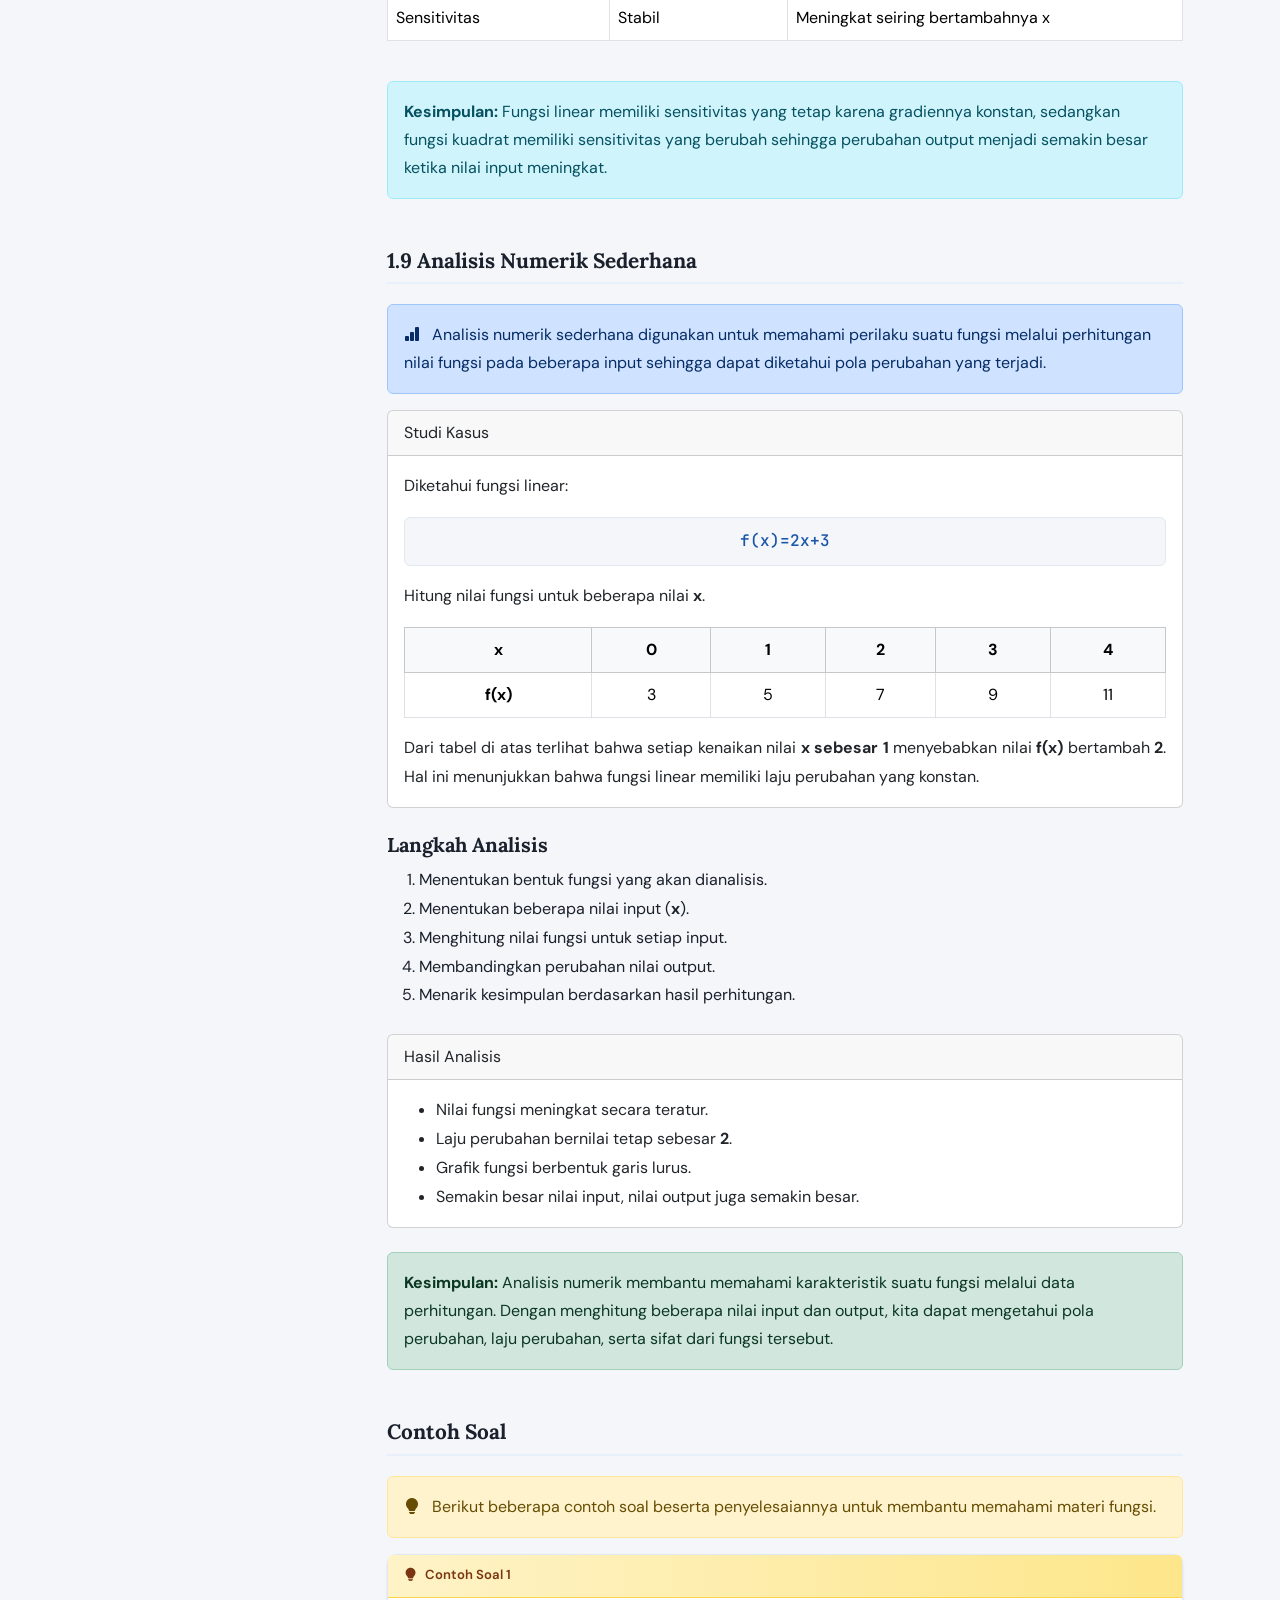
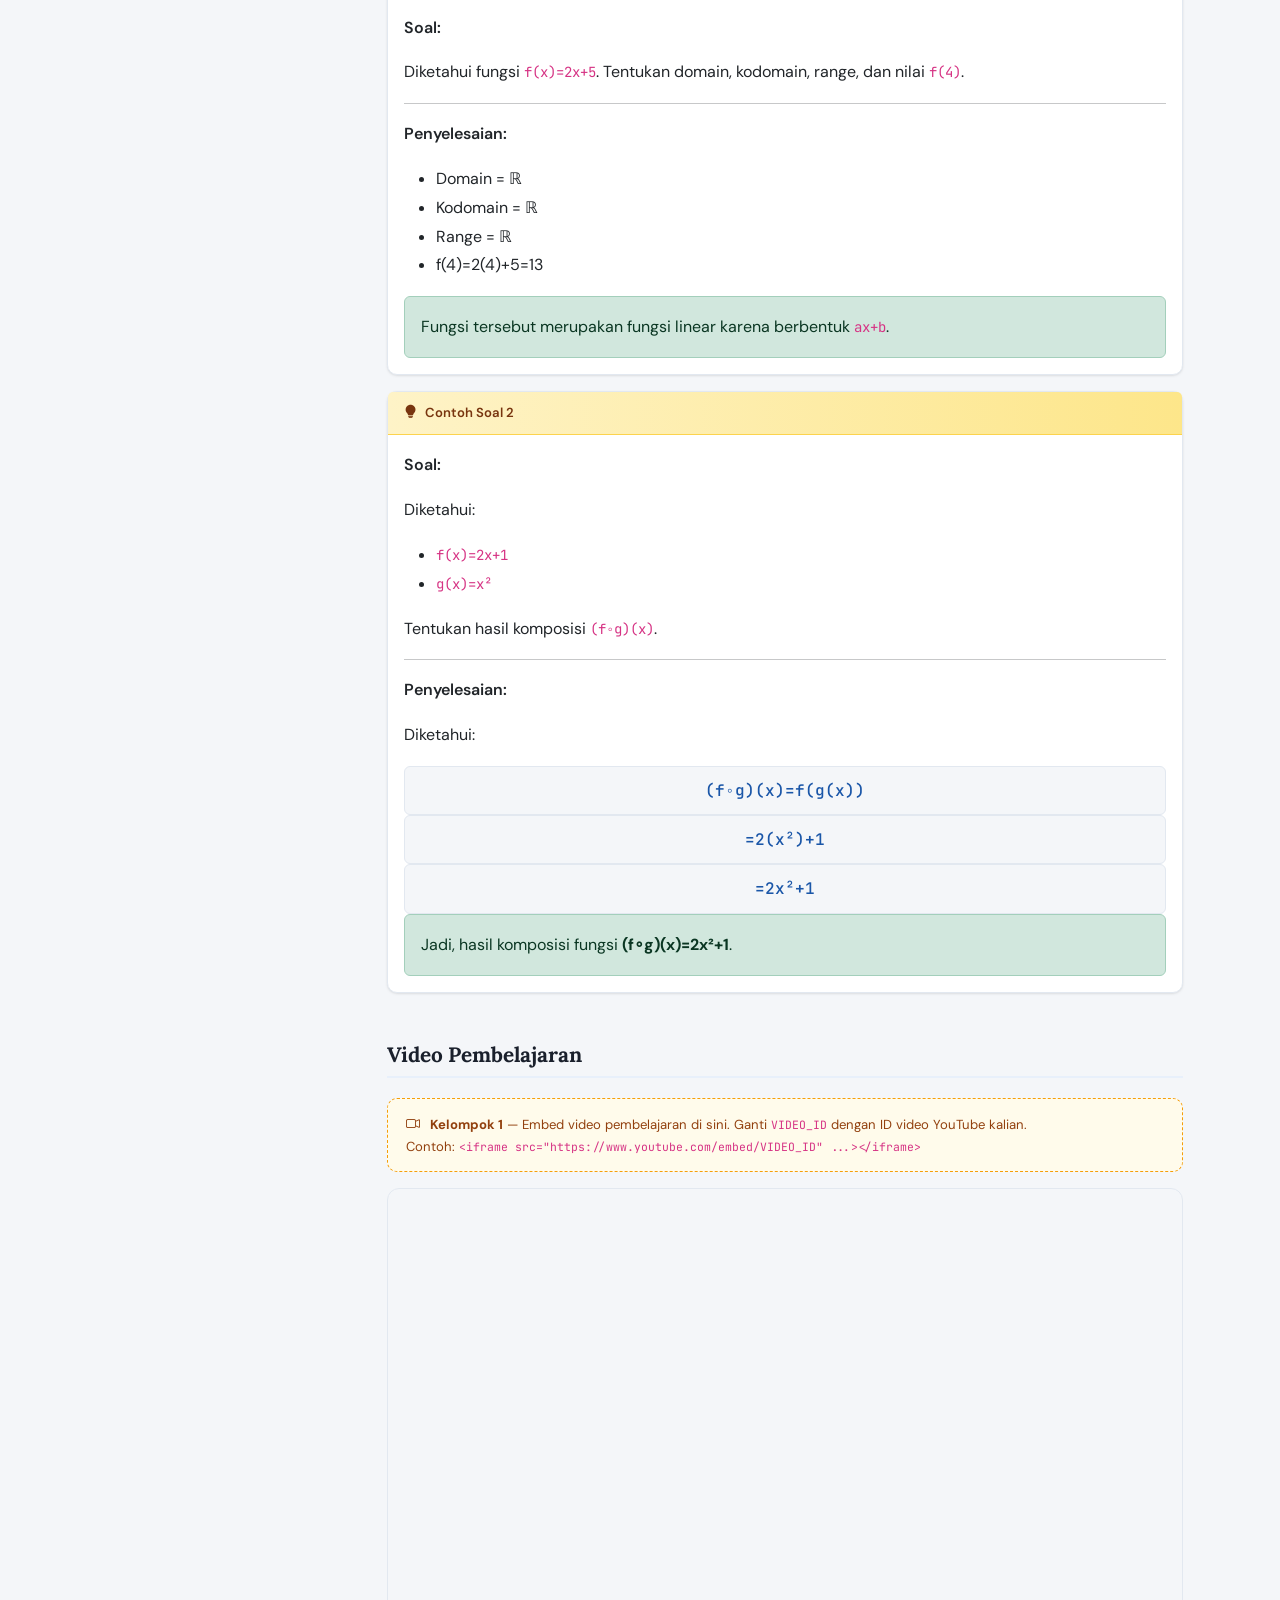
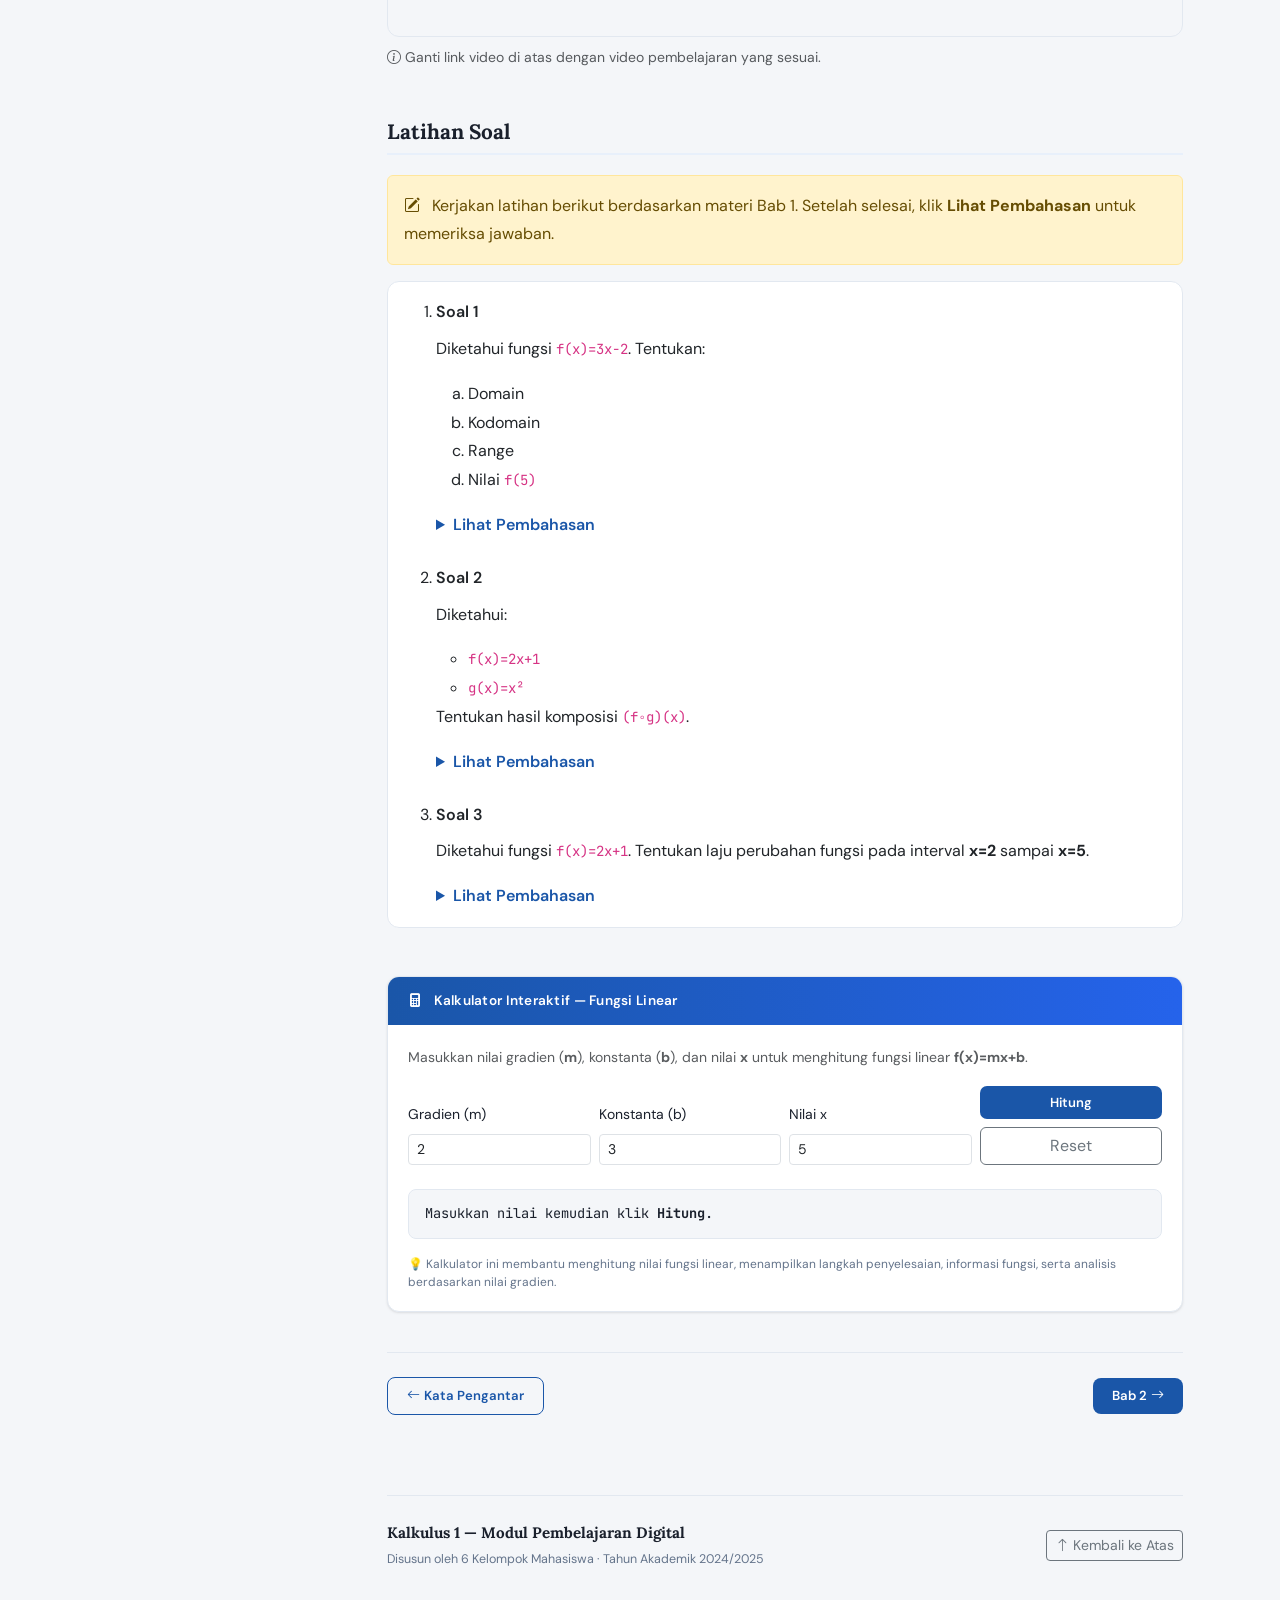
==== commit edf66ab1: "fix sidebar" ====
--- a/pages/kelompok1.html
+++ b/pages/kelompok1.html
@@ -204,7 +204,7 @@
             <li class="sidebar-item has-submenu">
               <a href="kelompok7.html" class="sidebar-link">
                 <i class="bi bi-7-circle sidebar-link-icon"></i>
-                Bab 7 — Aplikasi Integral
+                Bab 7 — Aplikasi Turunan
               </a>
                <ul class="submenu list-unstyled">
                 <li><a href="kelompok7.html#ch7-max-min" class="submenu-link">7.1 Menentukan titik maksimum dan minimum</a></li>
@@ -256,7 +256,7 @@
         <div class="sidebar-footer">
           <div class="sidebar-footer-text">
             <i class="bi bi-mortarboard-fill me-1"></i>
-            Matematika — Semester 1
+            Matematika Kalkulus — Semester 2
           </div>
           <div class="progress sidebar-progress mt-2" title="Progress membaca">
             <div class="progress-bar" id="readingProgress" role="progressbar" style="width: 0%"></div>
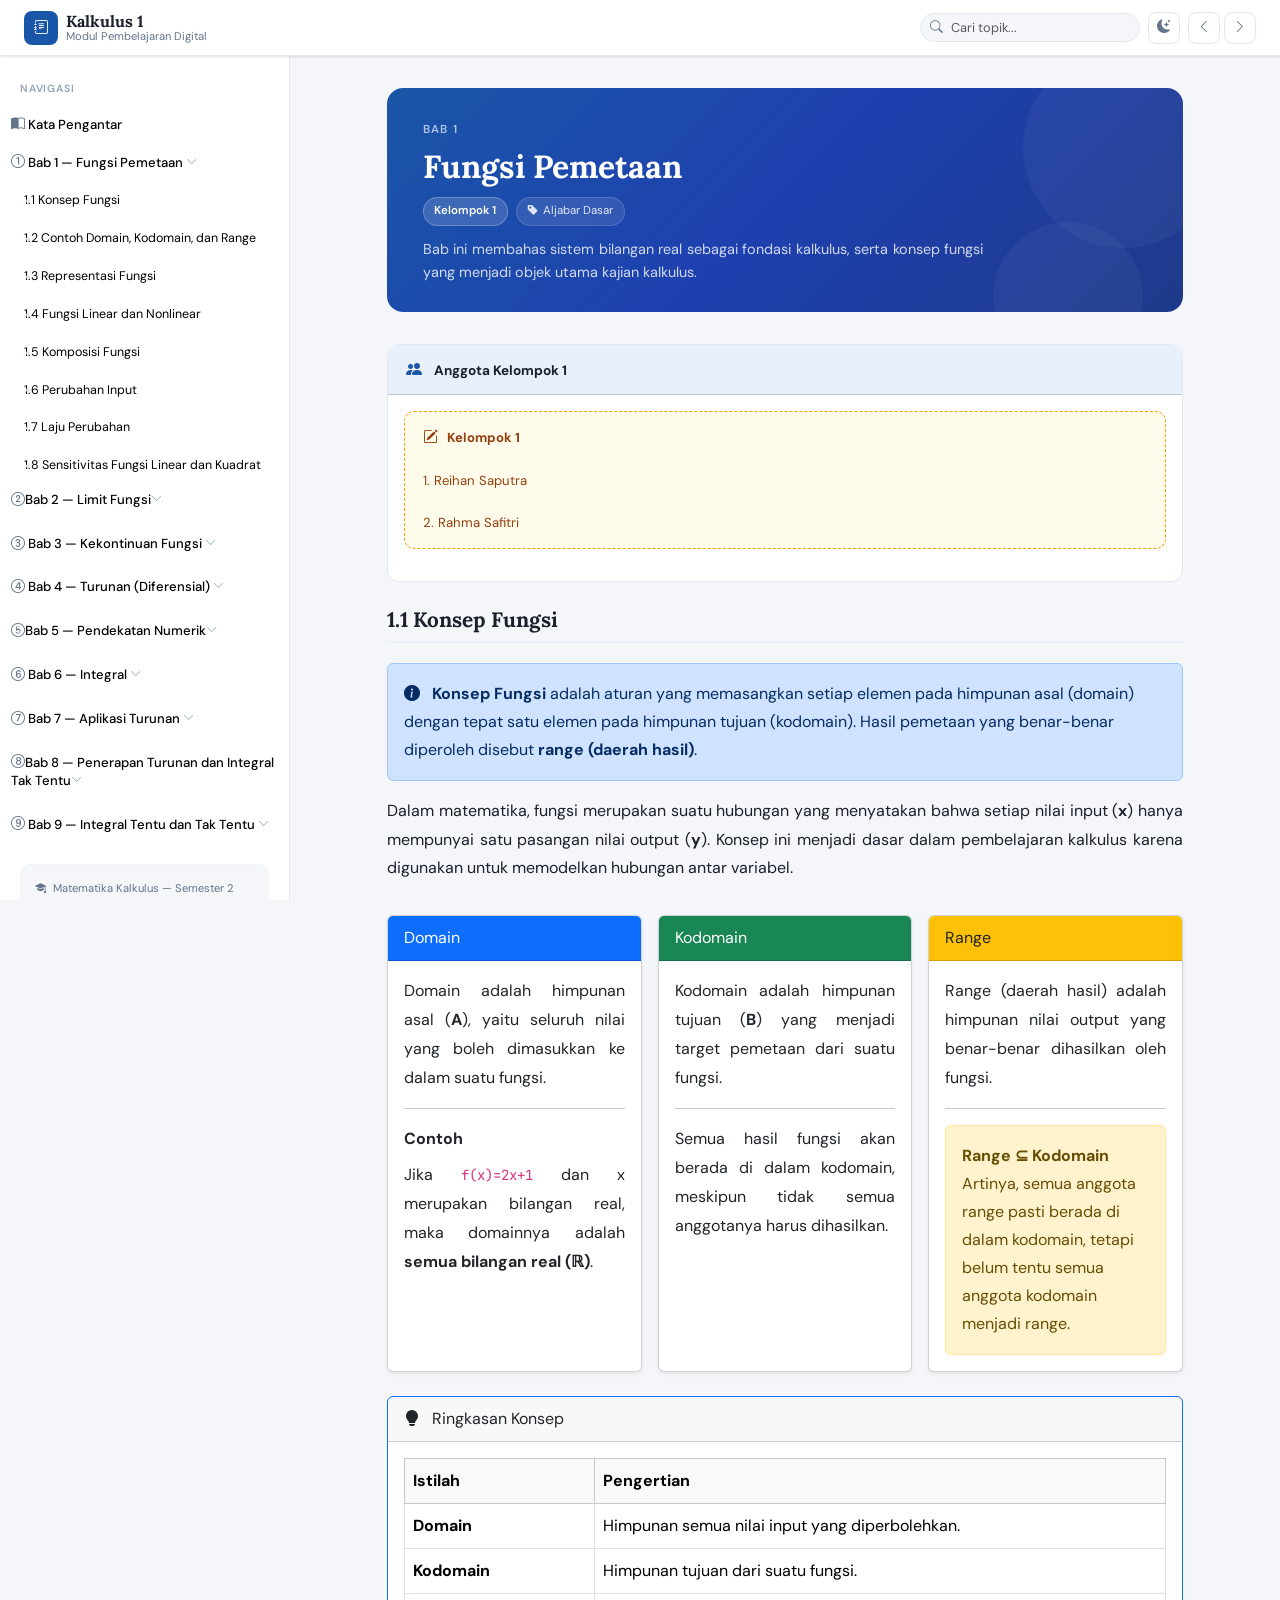
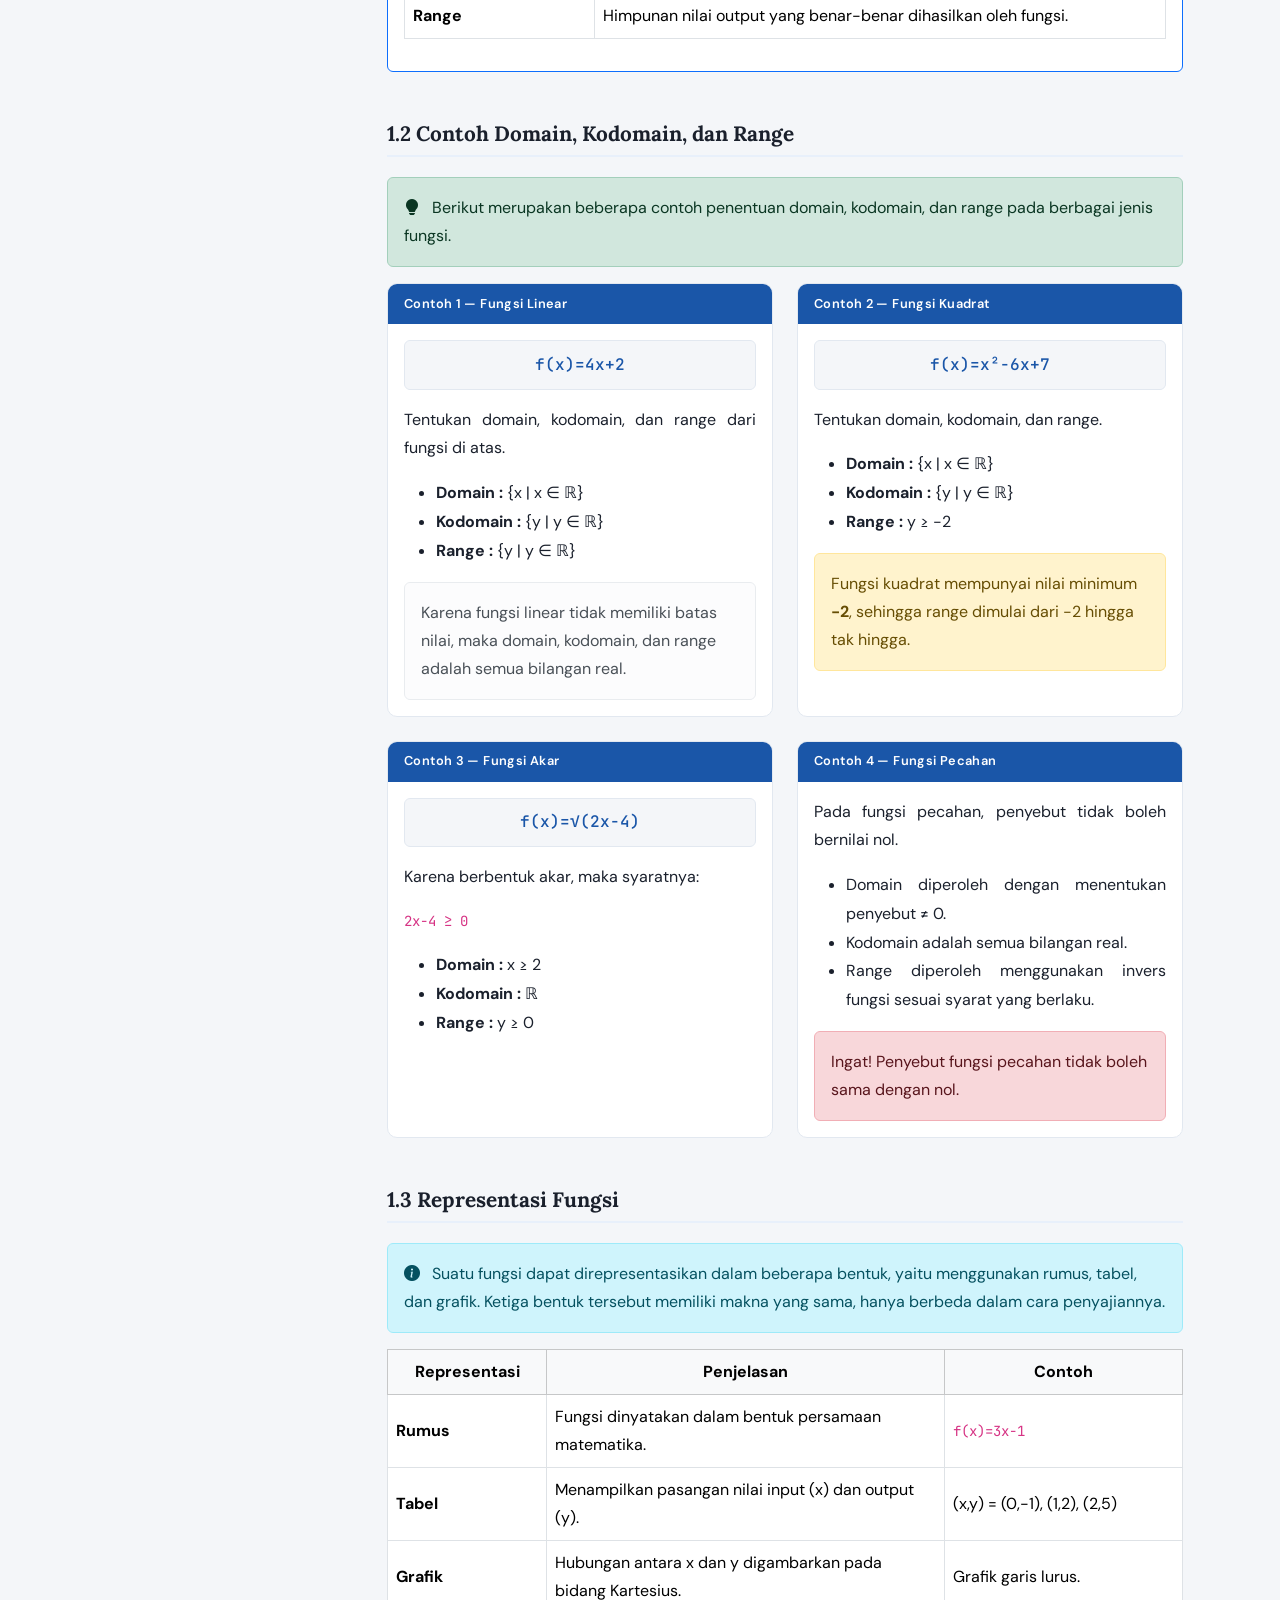
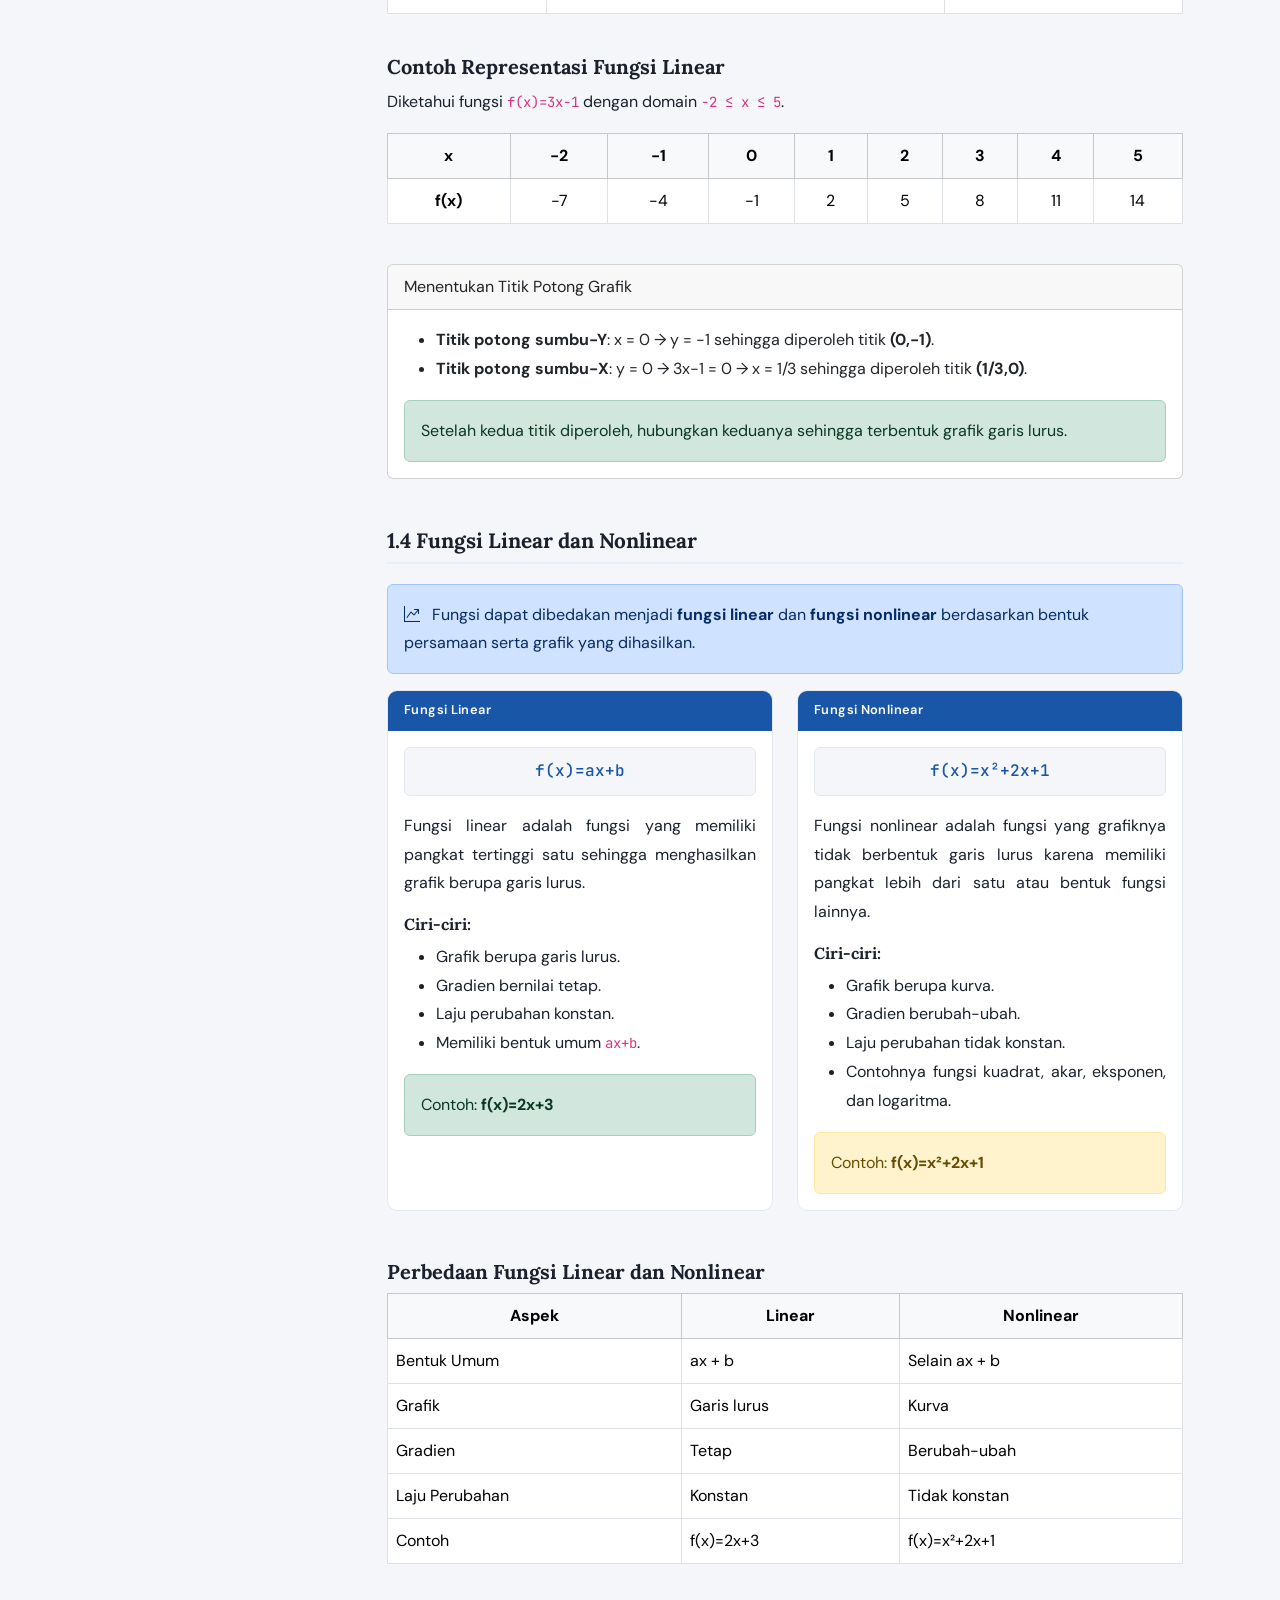
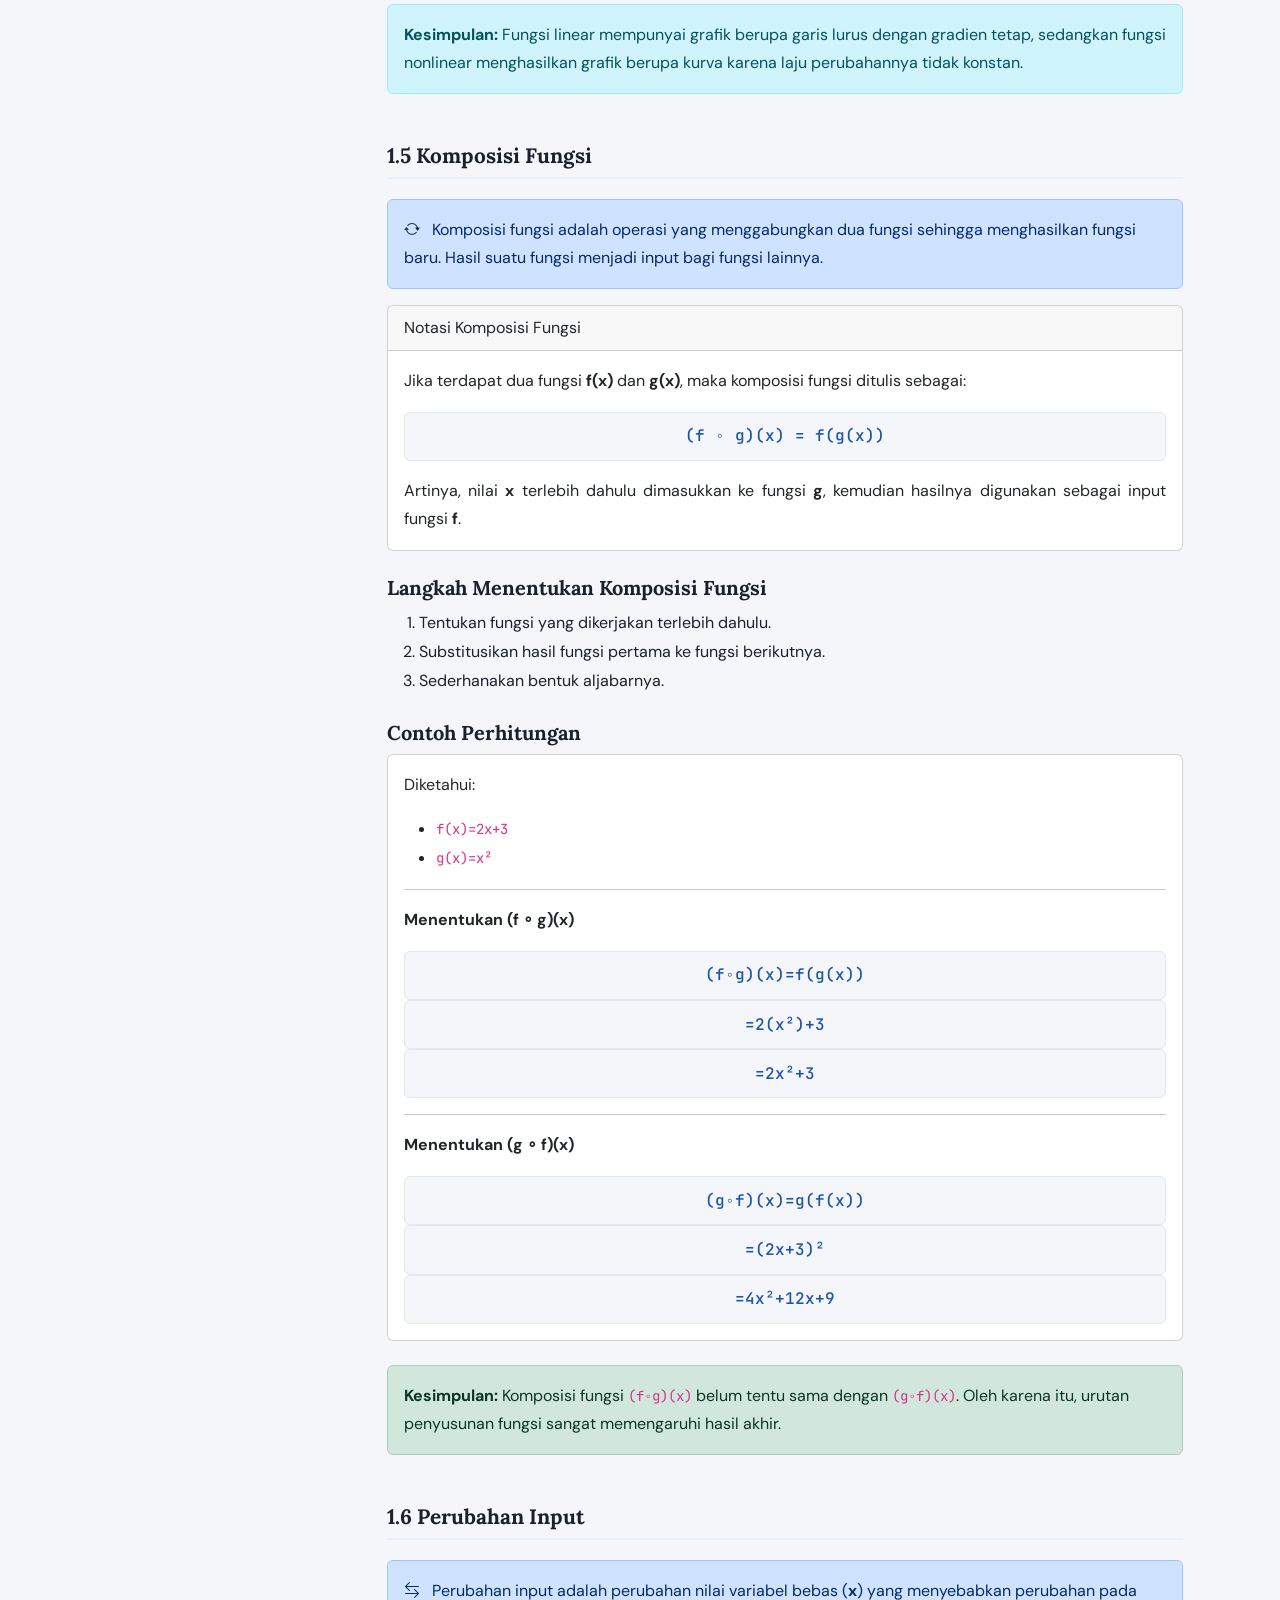
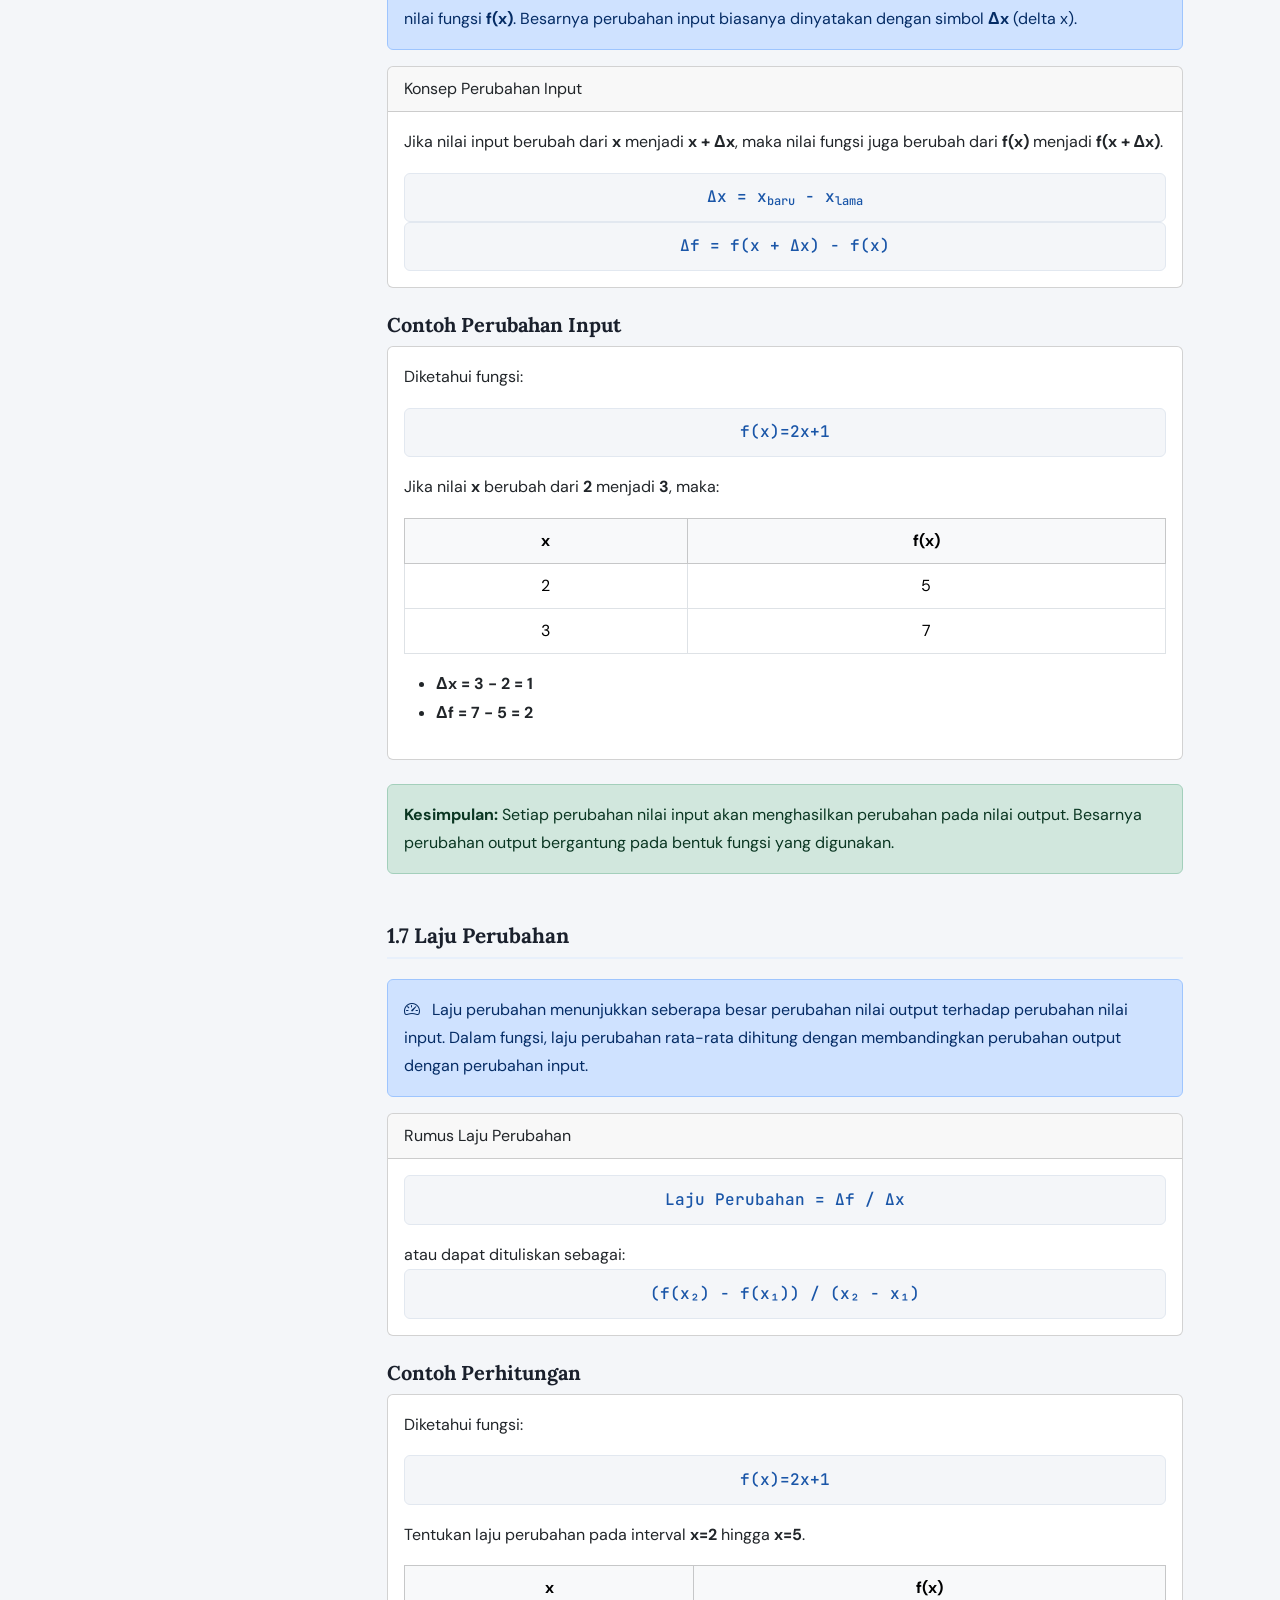
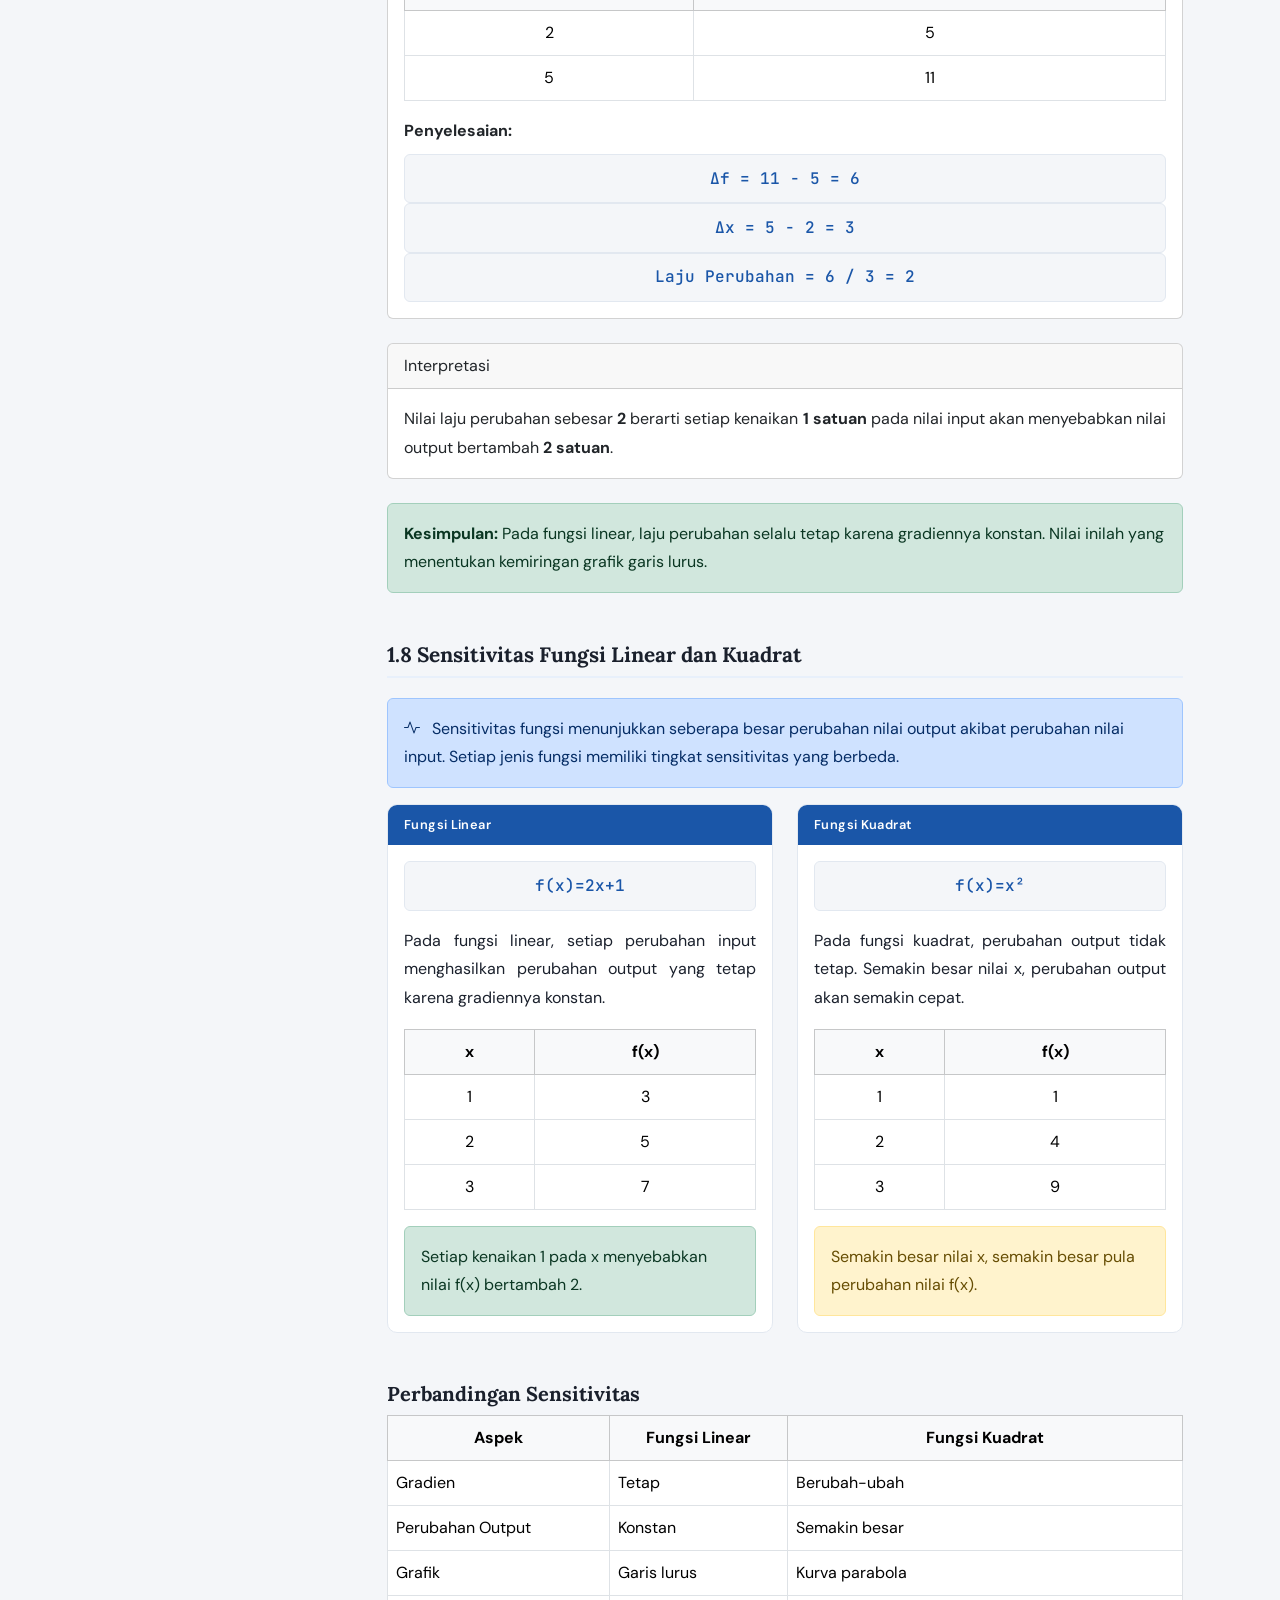
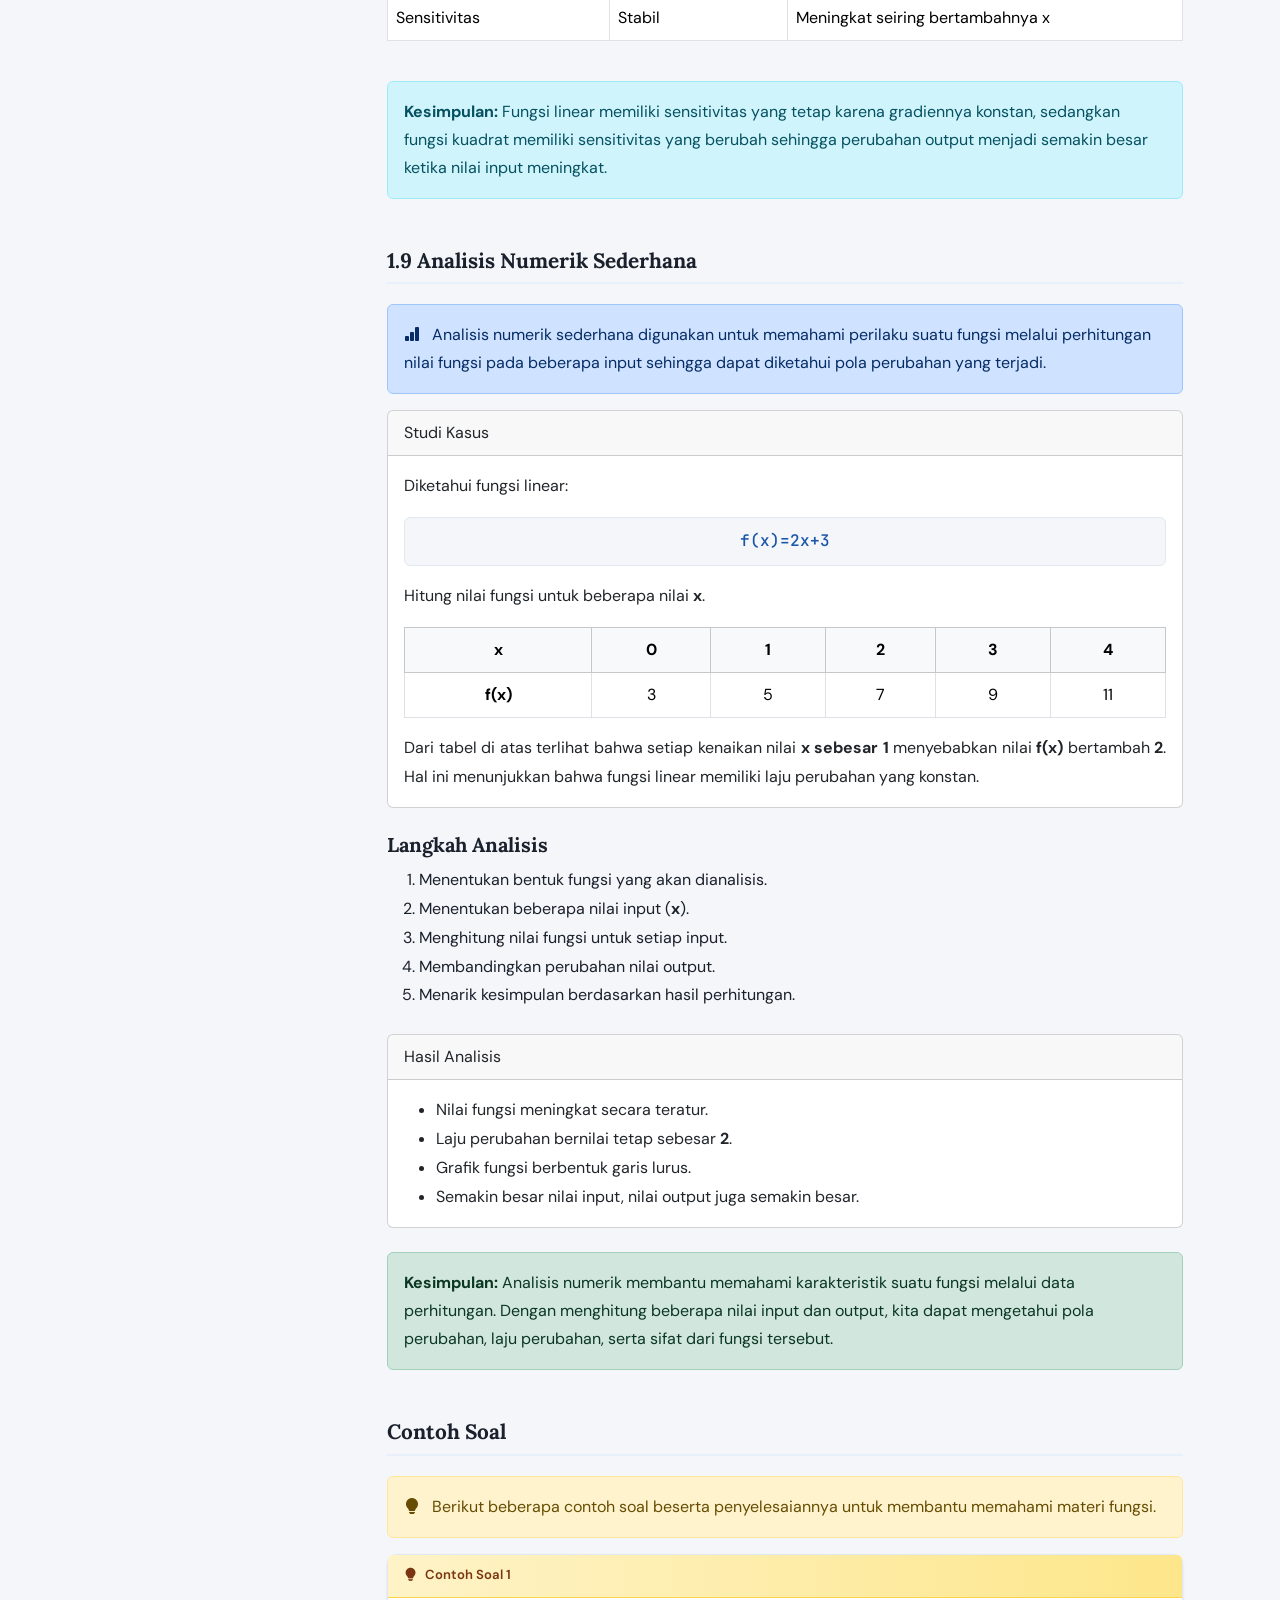
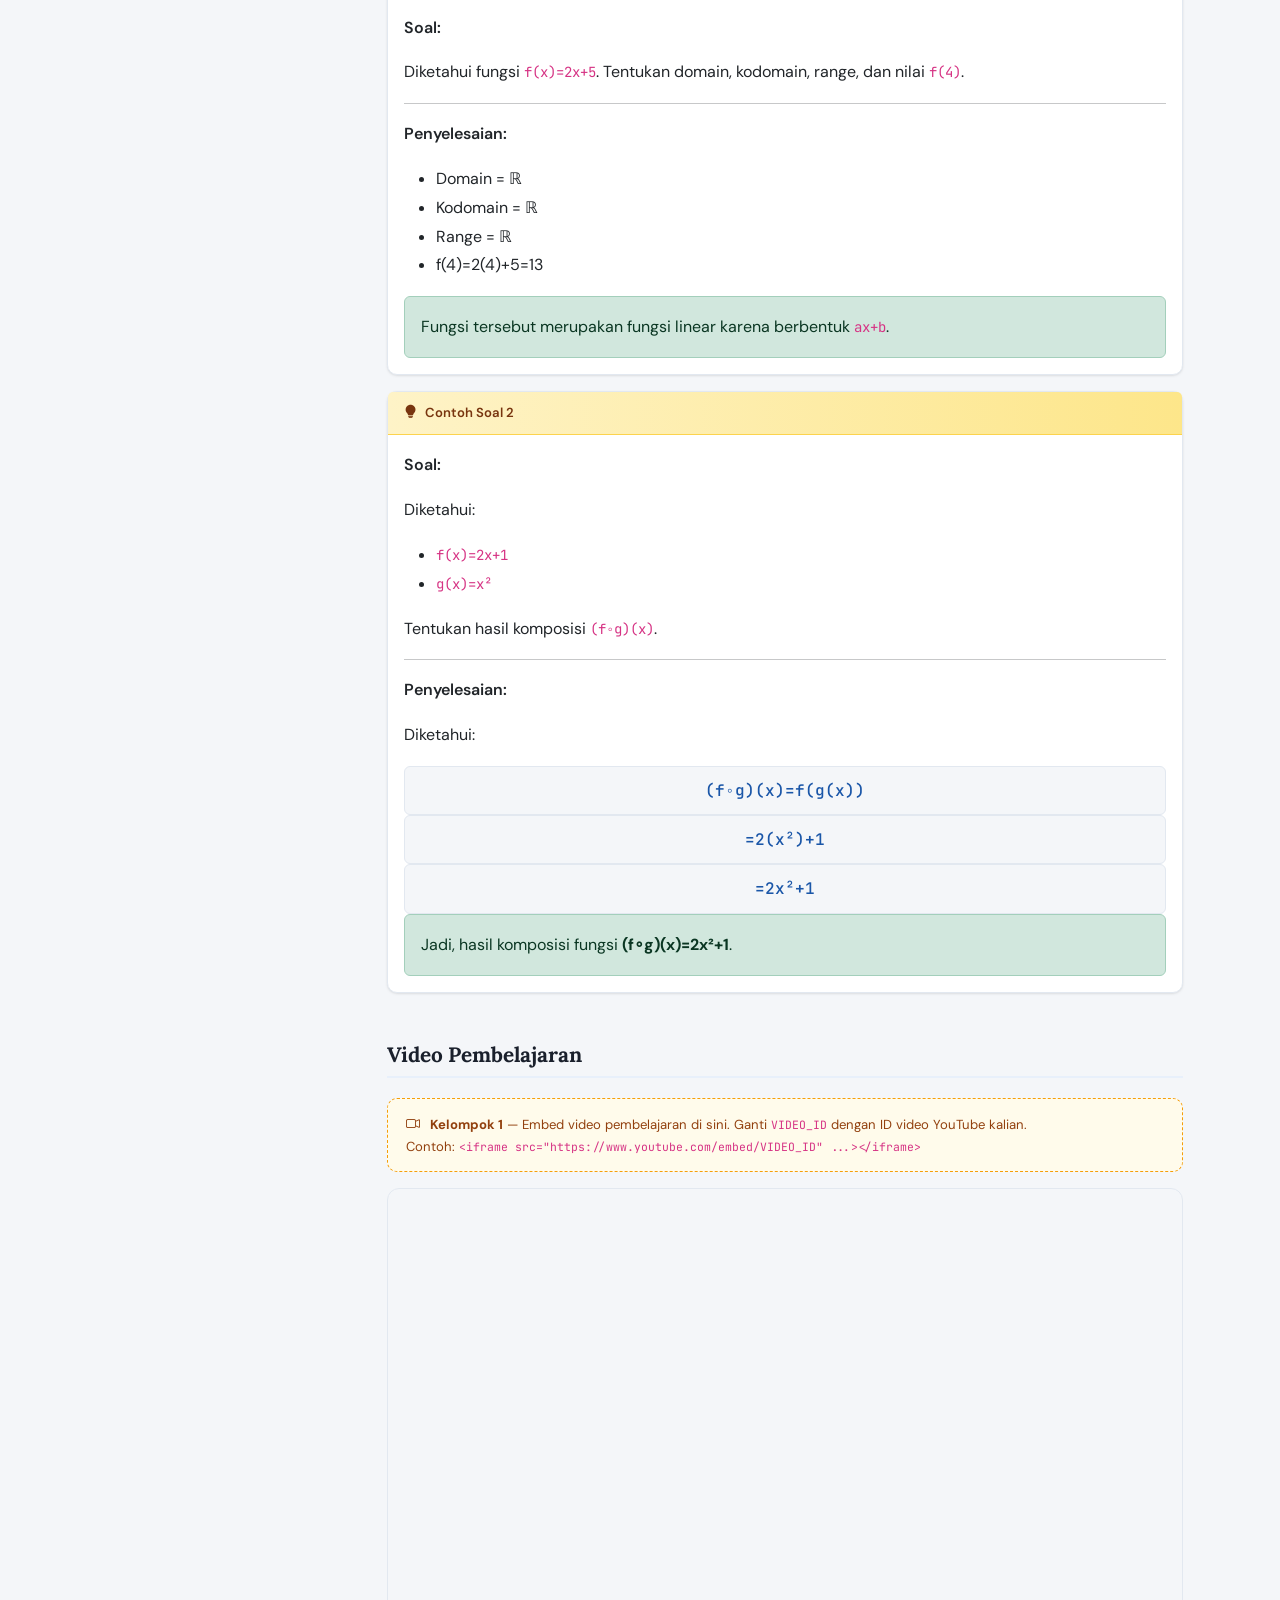
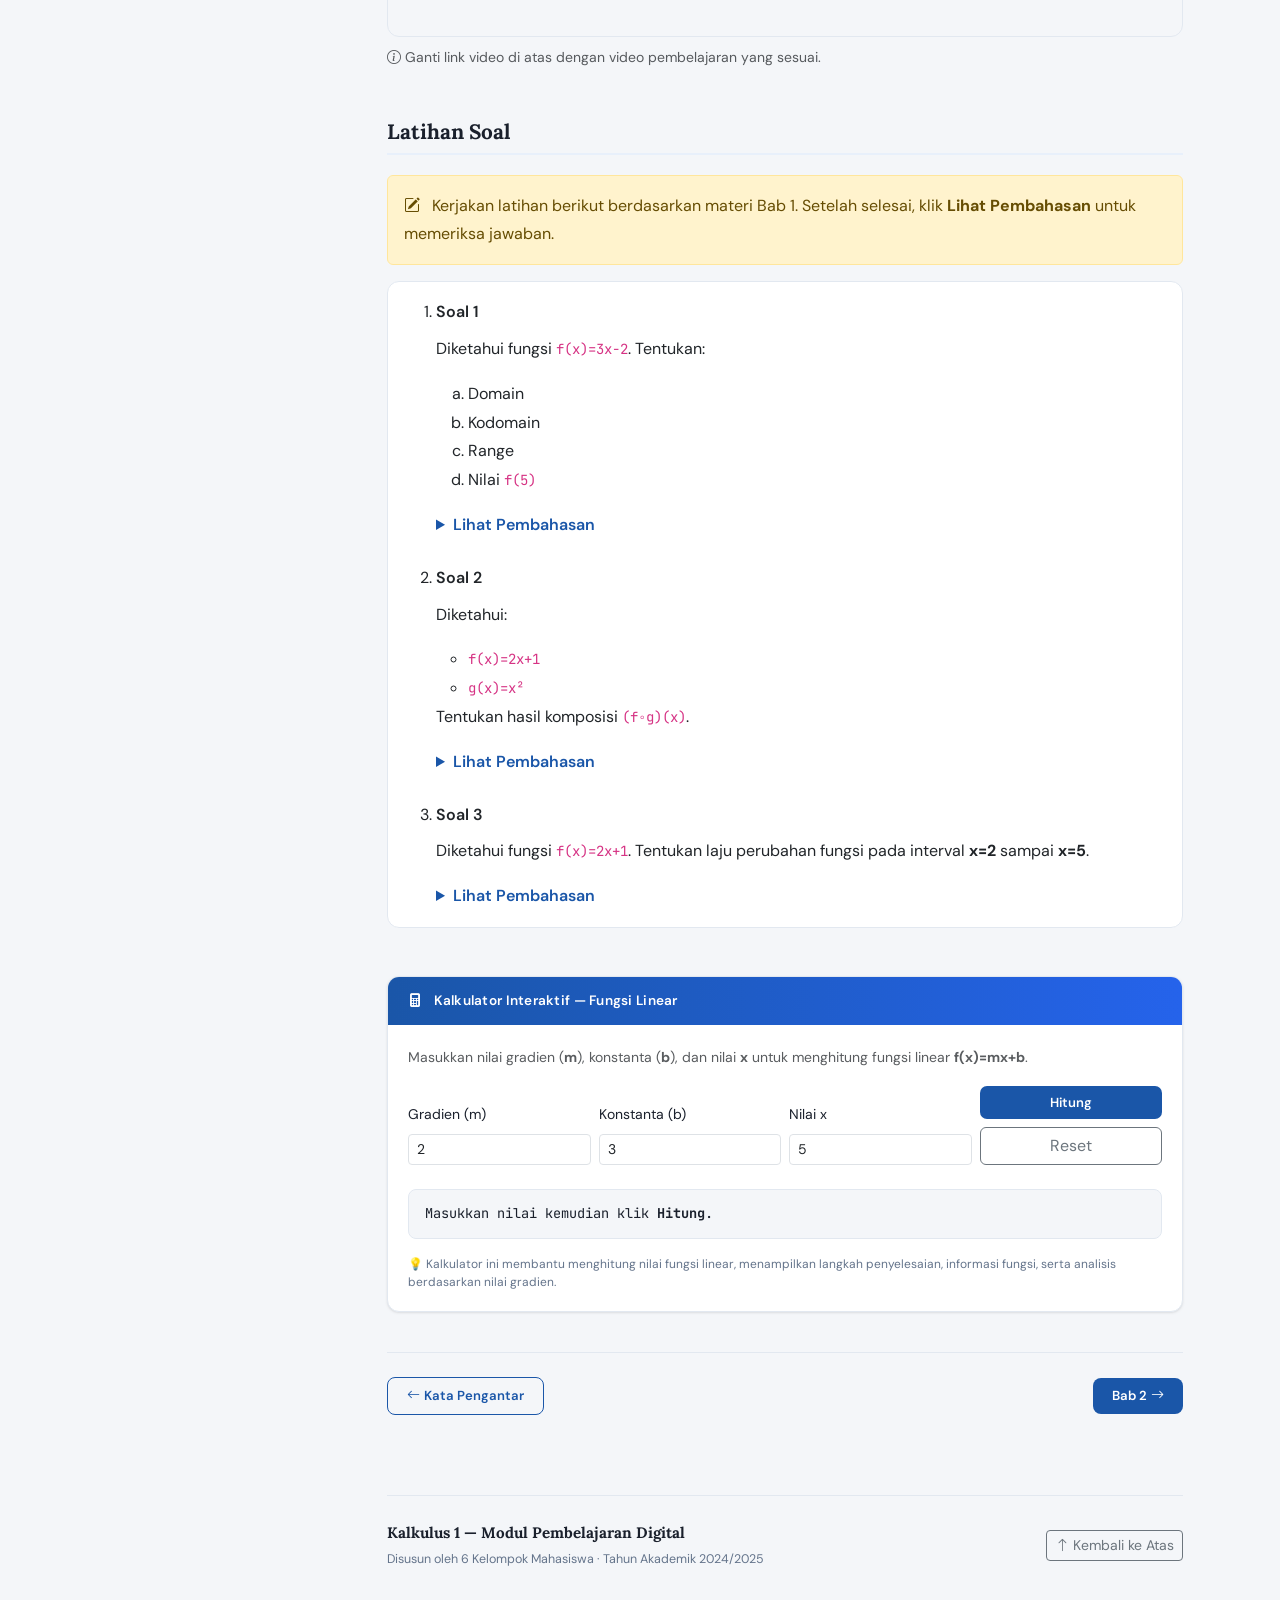
==== commit 408ee80d: "fix sidebar" ====
--- a/pages/kelompok1.html
+++ b/pages/kelompok1.html
@@ -173,19 +173,19 @@
                 <li><a href="kelompok4.html#ch4-kalkulator" class="submenu-link">🧮 Kalkulator</a></li>
               </ul>
             </li>
-            <li class="sidebar-item has-submenu">
-              <a href="kelompok5.html" class="sidebar-link">
-                <i class="bi bi-5-circle sidebar-link-icon"></i>
-                Bab 5 — Pendekatan Numerik Dan Turunan
-              </a>
-             <ul class="submenu list-unstyled">
+             <li class="sidebar-item has-submenu"><a href="kelompok5.html" class="sidebar-link"><i
+                  class="bi bi-5-circle sidebar-link-icon"></i>Bab 5 — Pendekatan Numerik</a>
+              <ul class="submenu list-unstyled">
                 <li><a href="#ch5-max-min" class="submenu-link">5.1 Nilai Maksimum &amp; Minimum</a></li>
-                <li><a href="#ch5-optimasi" class="submenu-link">5.2 Optimasi</a></li>
-                <li><a href="#ch5-contoh" class="submenu-link">💡 Contoh Soal</a></li>
+                <li><a href="#ch5-v2" class="submenu-link">5.2 Pendekatan Numerik Nilai True &amp; Galat (Error)</a></li>
+                <li><a href="#ch5-v3" class="submenu-link">5.3 Kriteria Metode Numerik Yang Baik</a></li>
+                <li><a href="#ch5-v4" class="submenu-link">5.4 Interpretasi Hasil Turunan Sebagai Laju Perubahan</a></li>
+                <li><a href="#ch5-v5" class="submenu-link">5.5 Penerapan Turunan Numerik Dalam Bidang IT</a></li>
                 <li><a href="#ch5-video" class="submenu-link">🎬 Video Pembelajaran</a></li>
-                <li><a href="#ch5-latihan" class="submenu-link">📝 Latihan Soal</a></li>
+                <li><a href="#ch5-contoh" class="submenu-link">📝 Latihan Soal</a></li>
                 <li><a href="#ch5-kalkulator" class="submenu-link">🧮 Kalkulator</a></li>
               </ul>
+            </li>
             </li>
             <li class="sidebar-item has-submenu">
               <a href="kelompok6.html" class="sidebar-link">
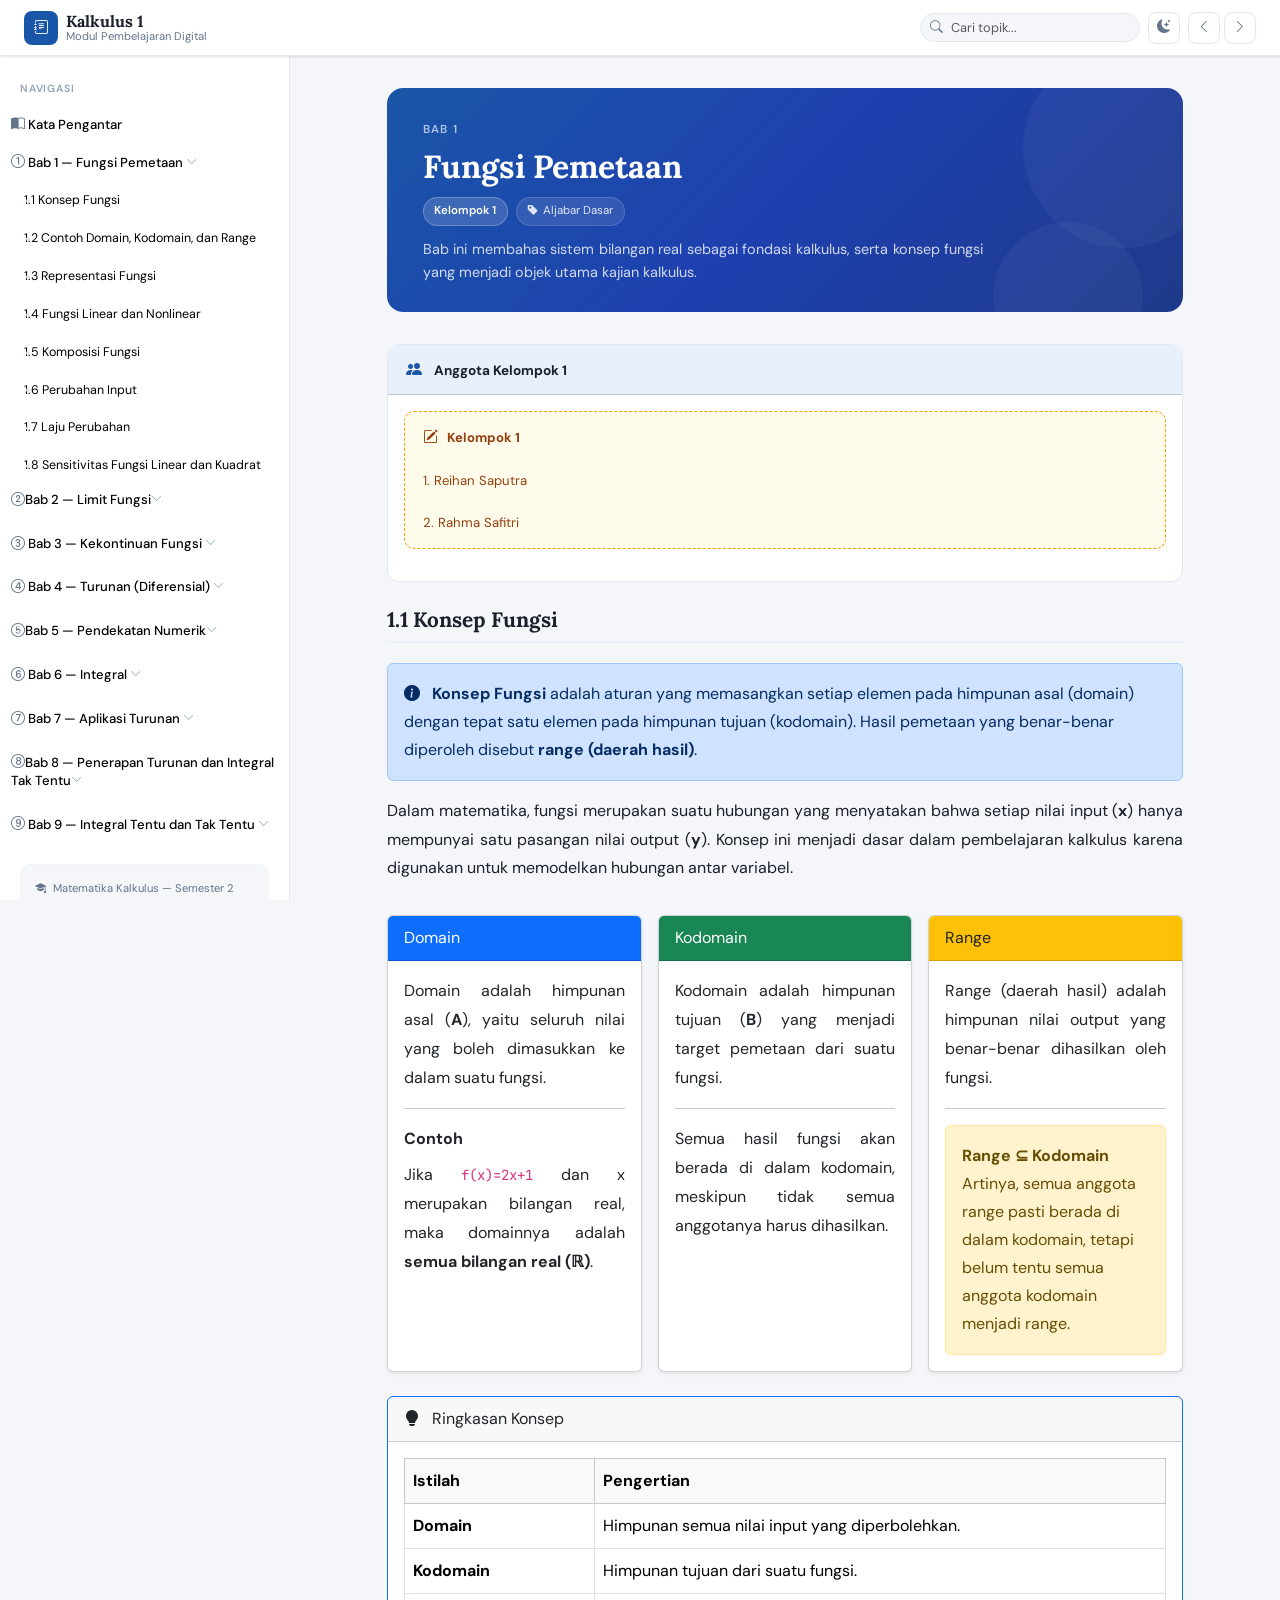
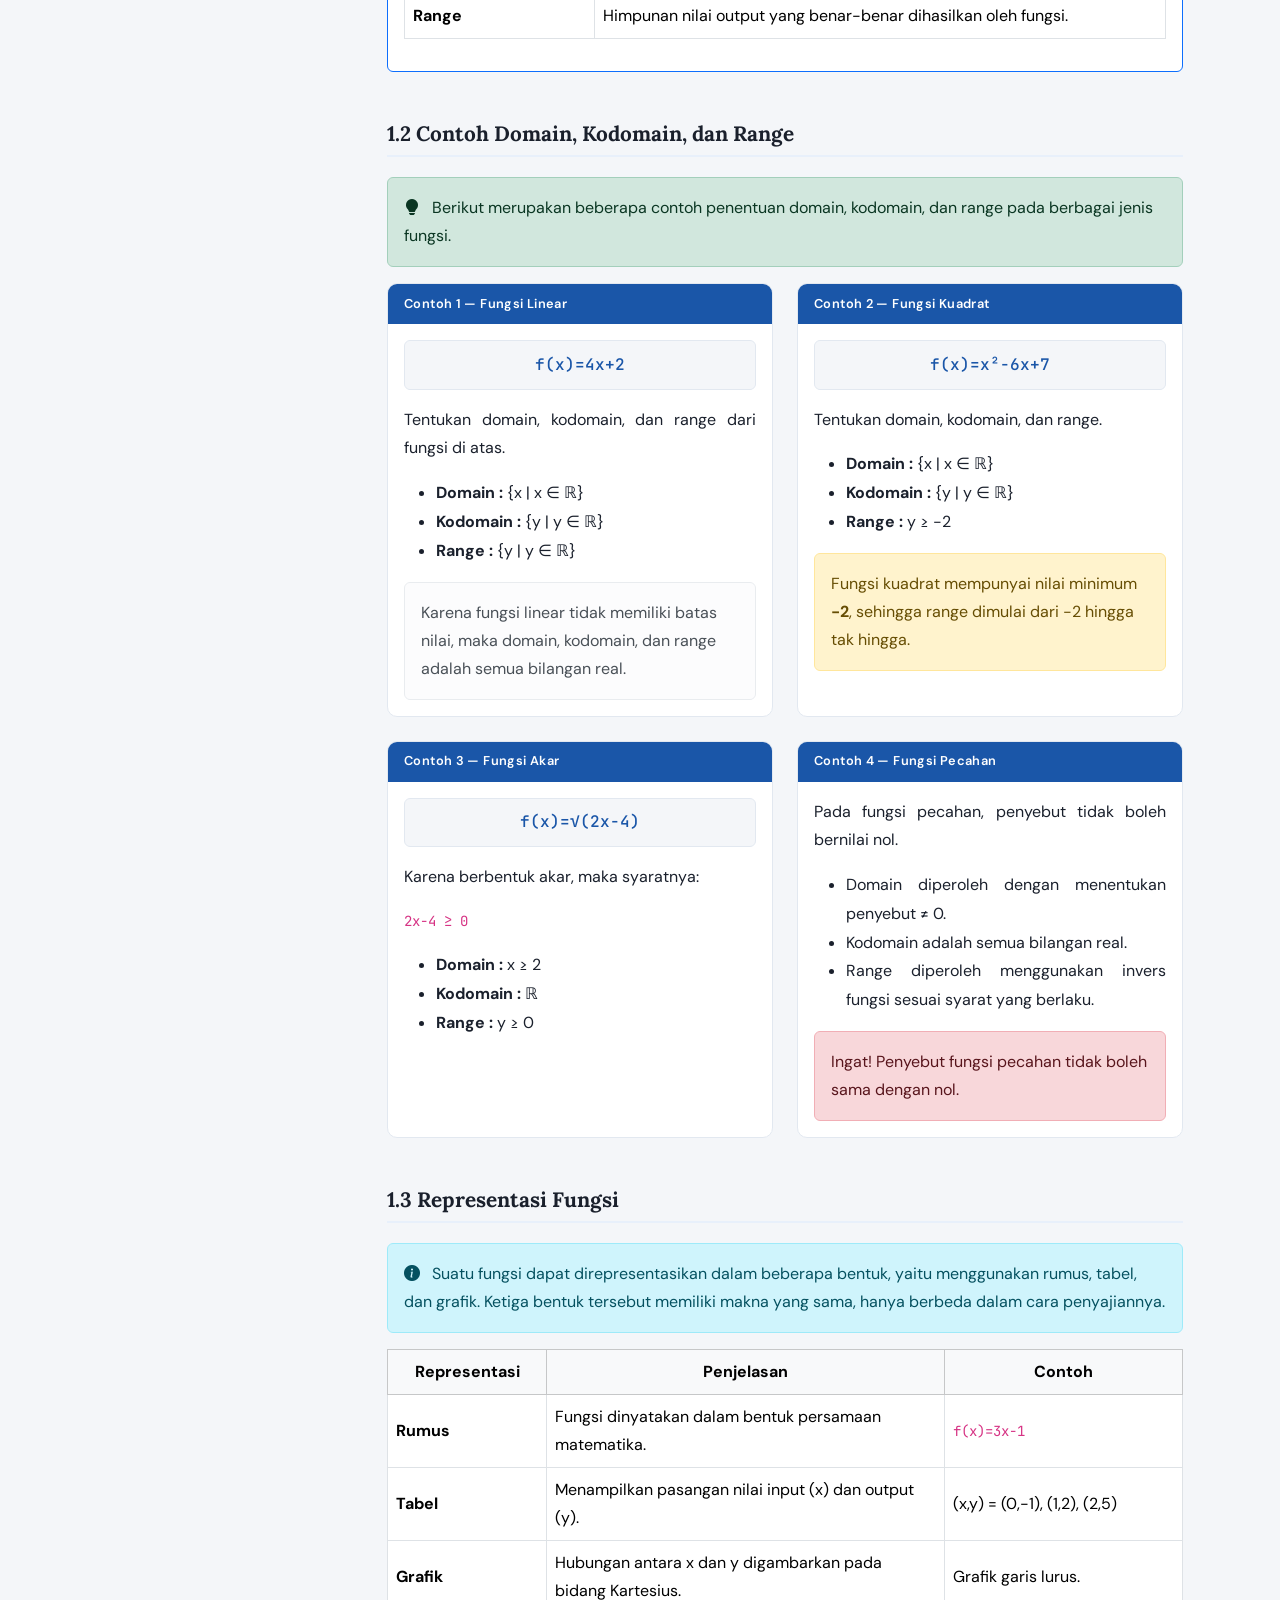
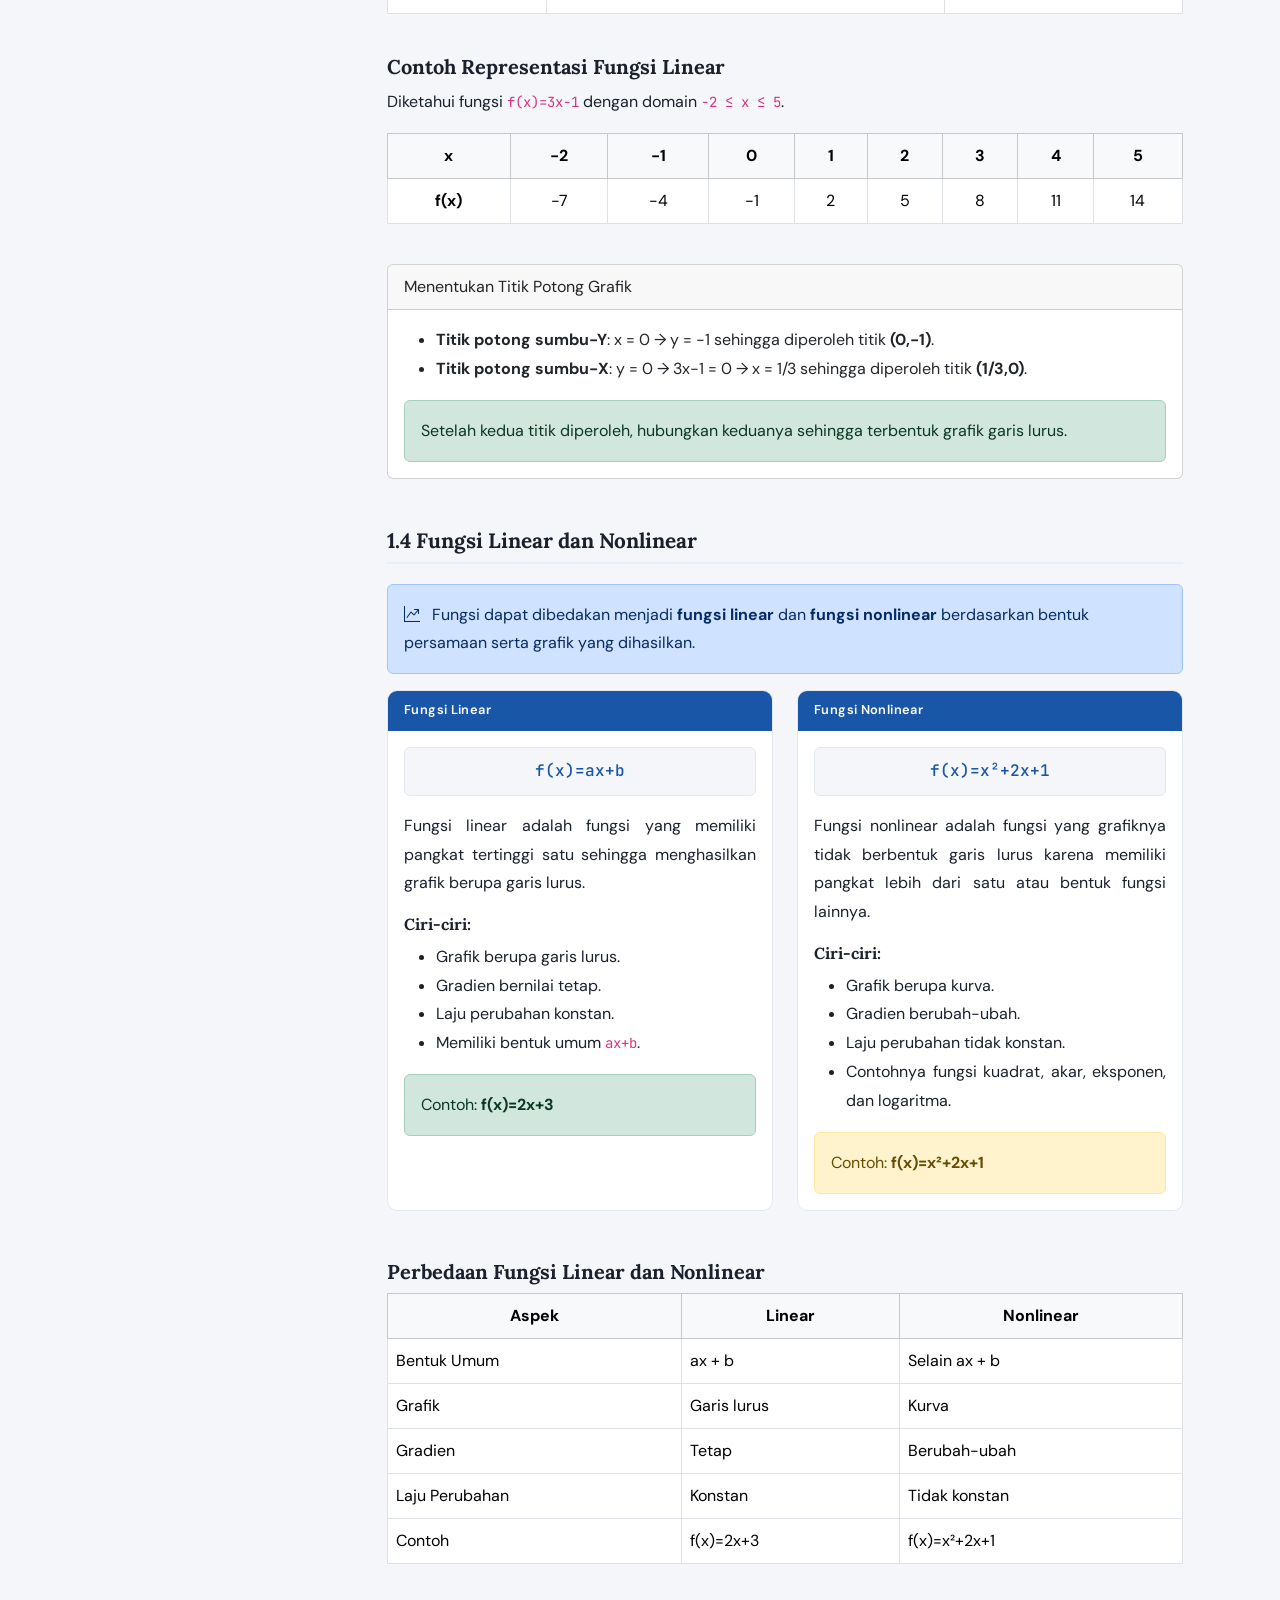
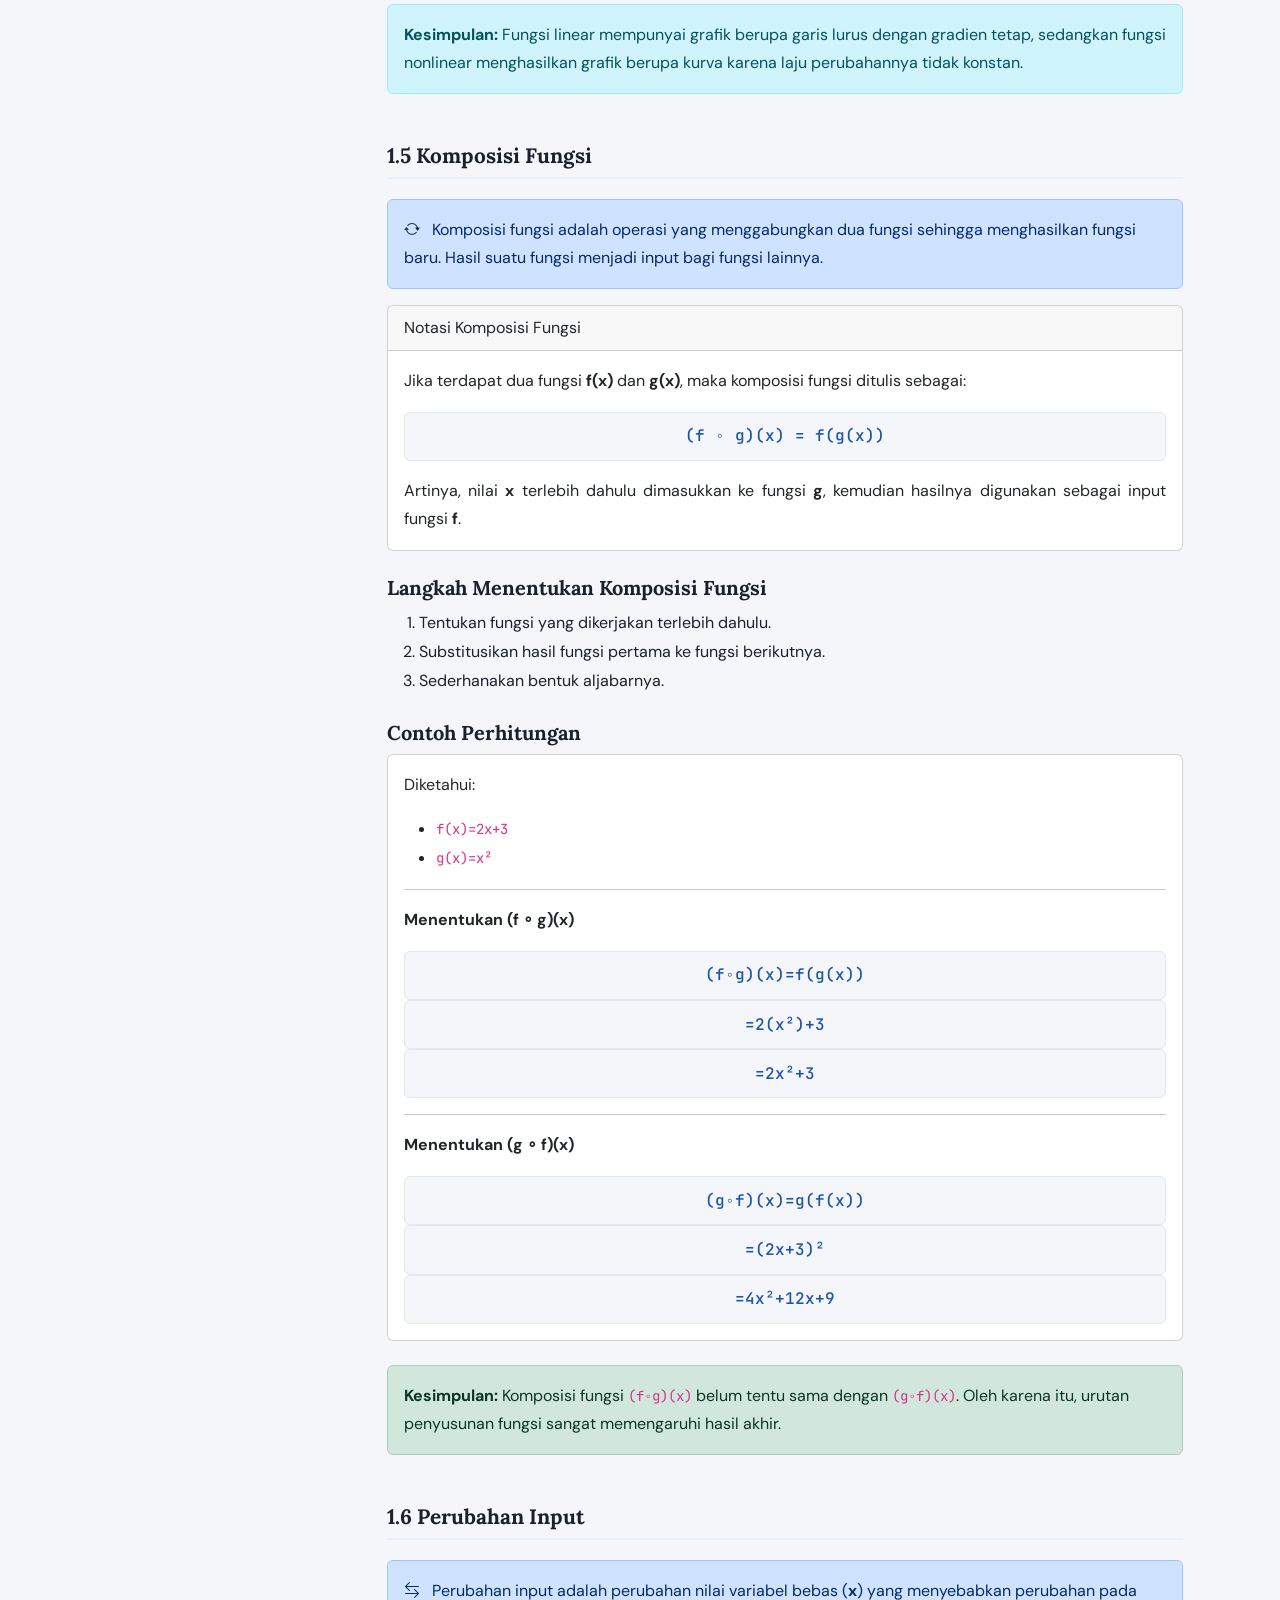
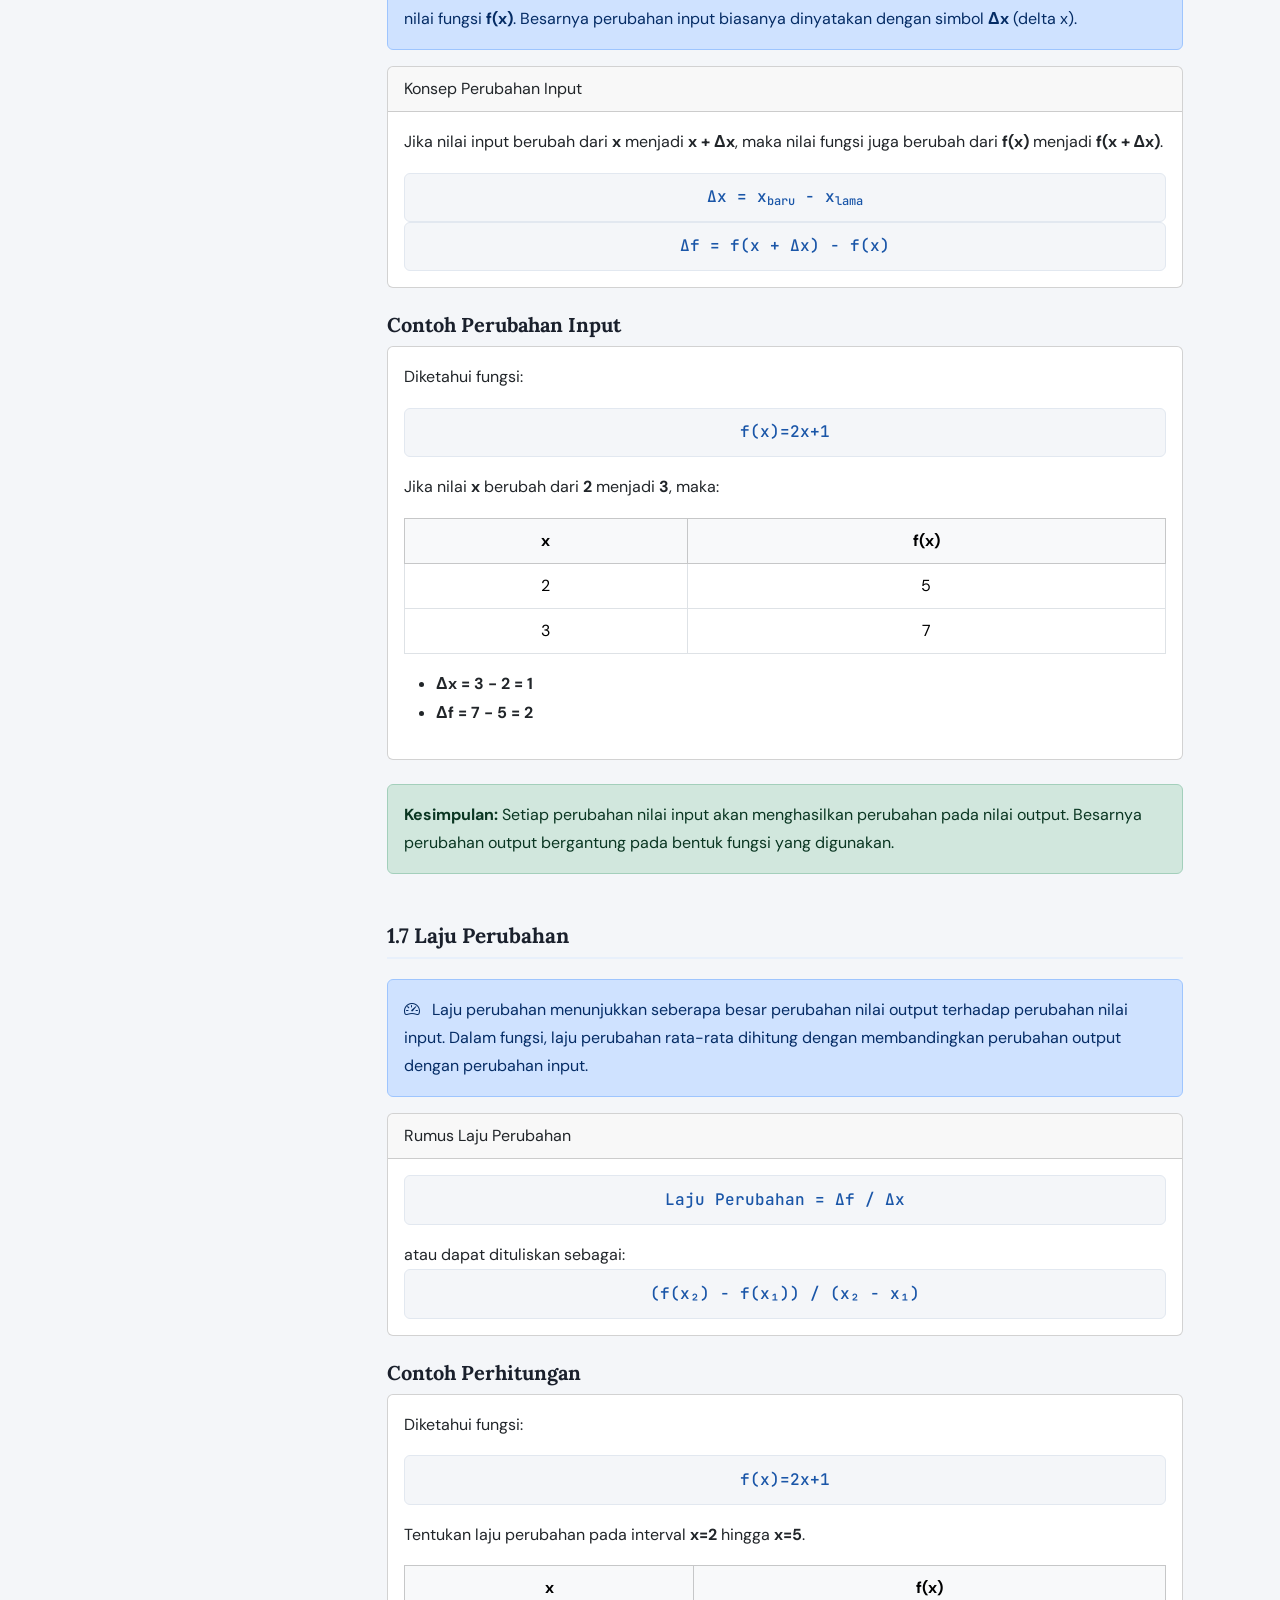
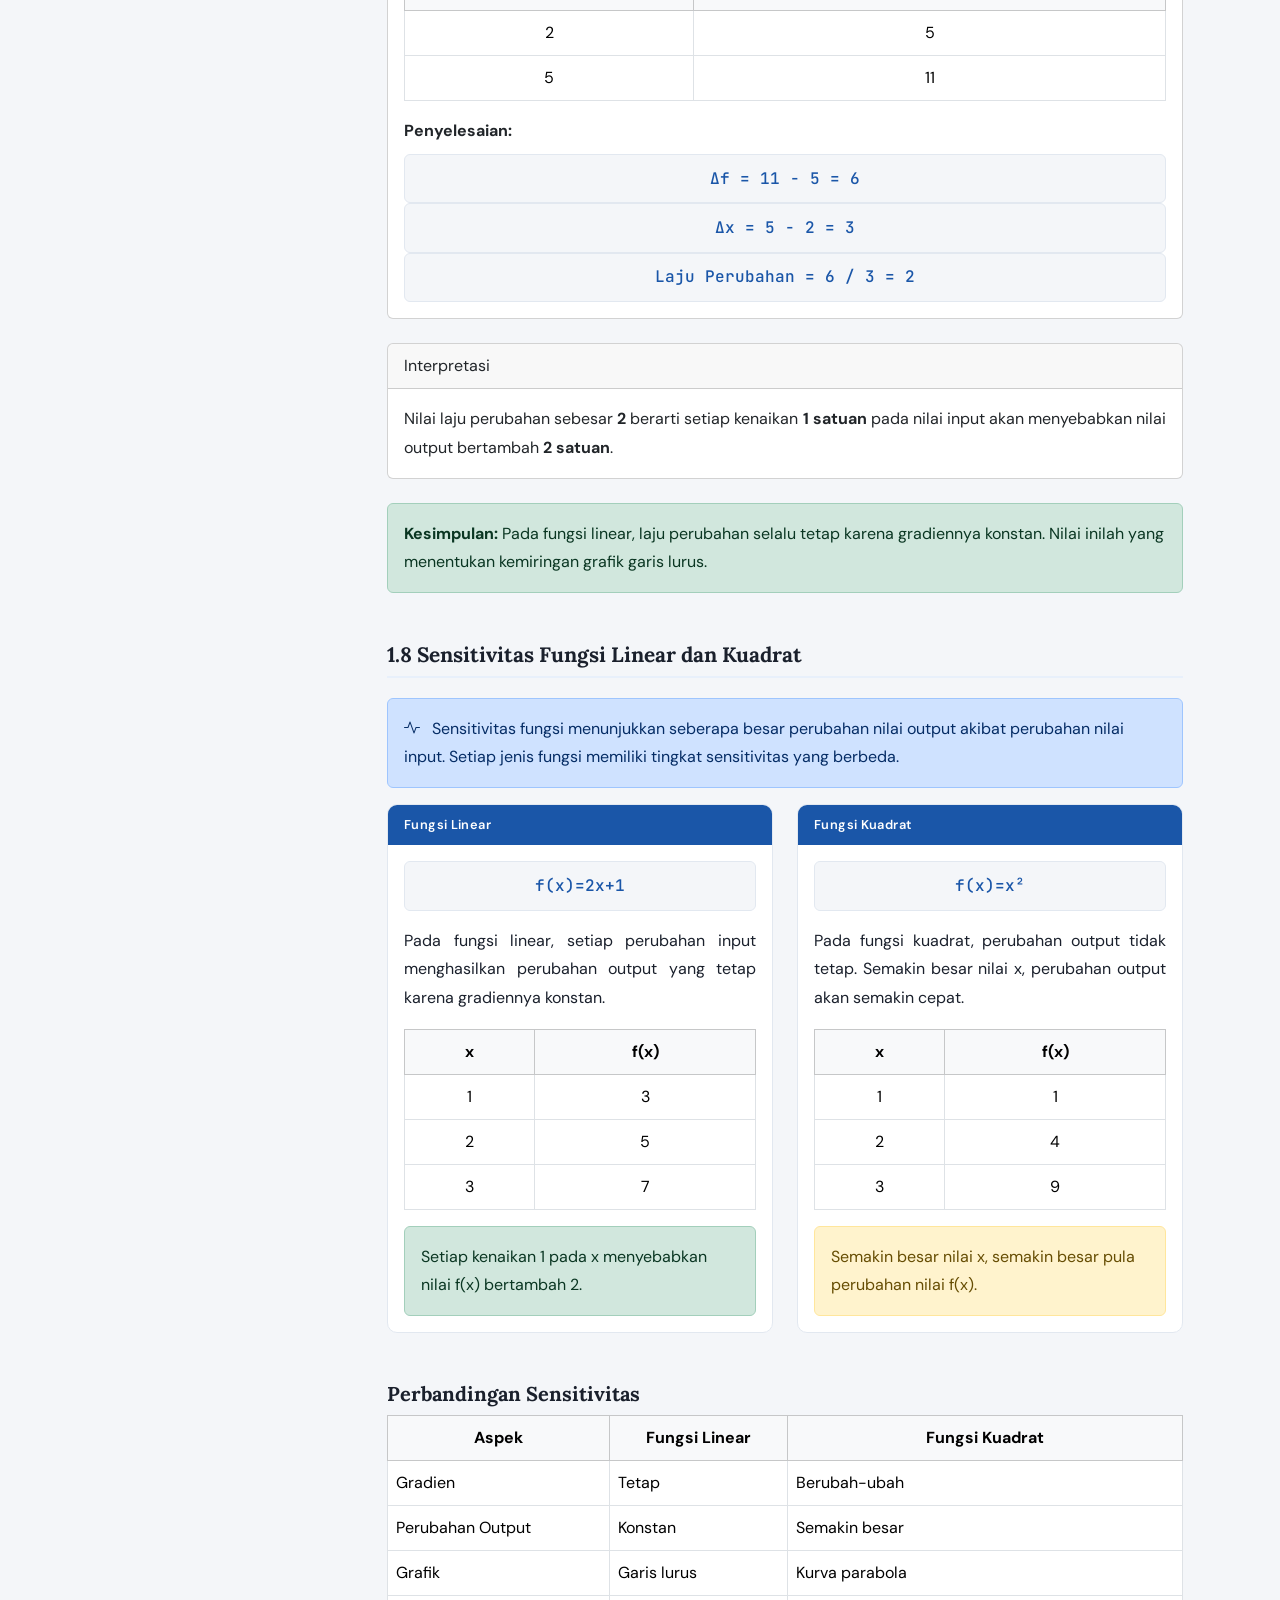
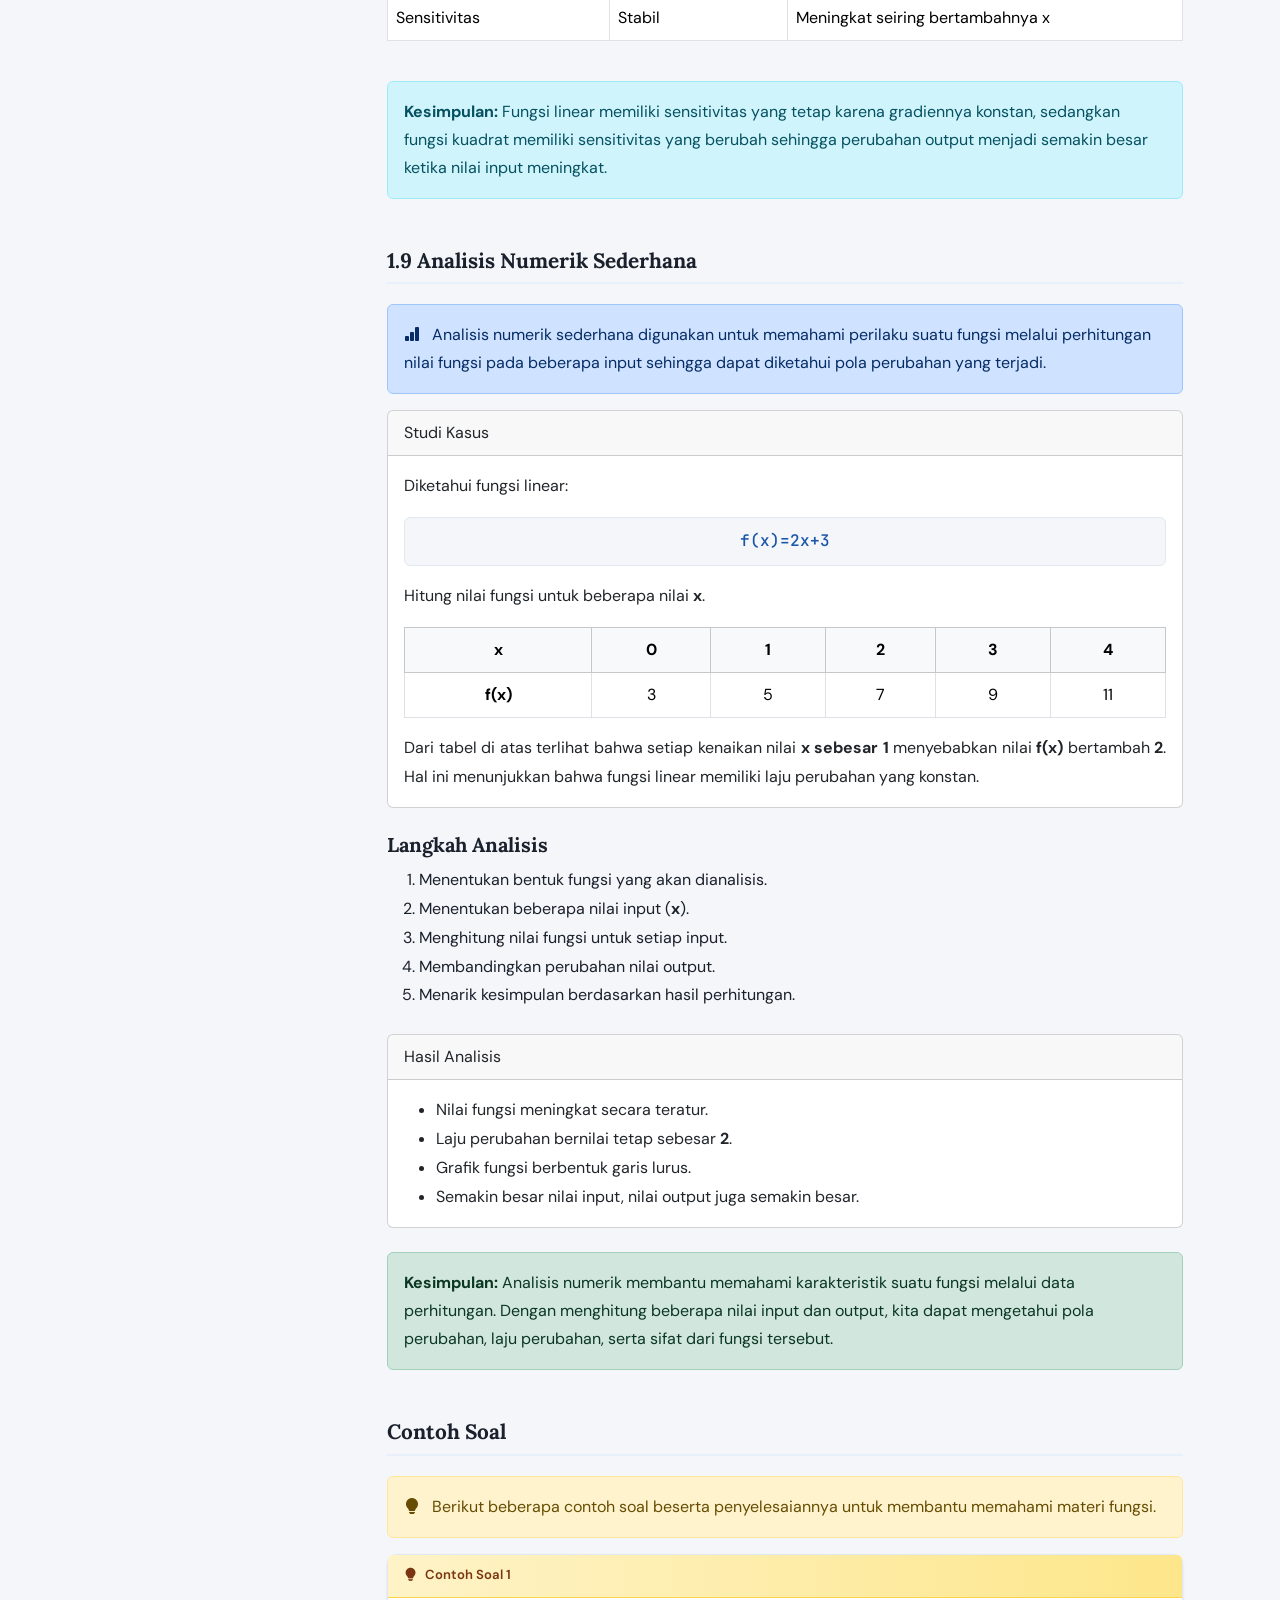
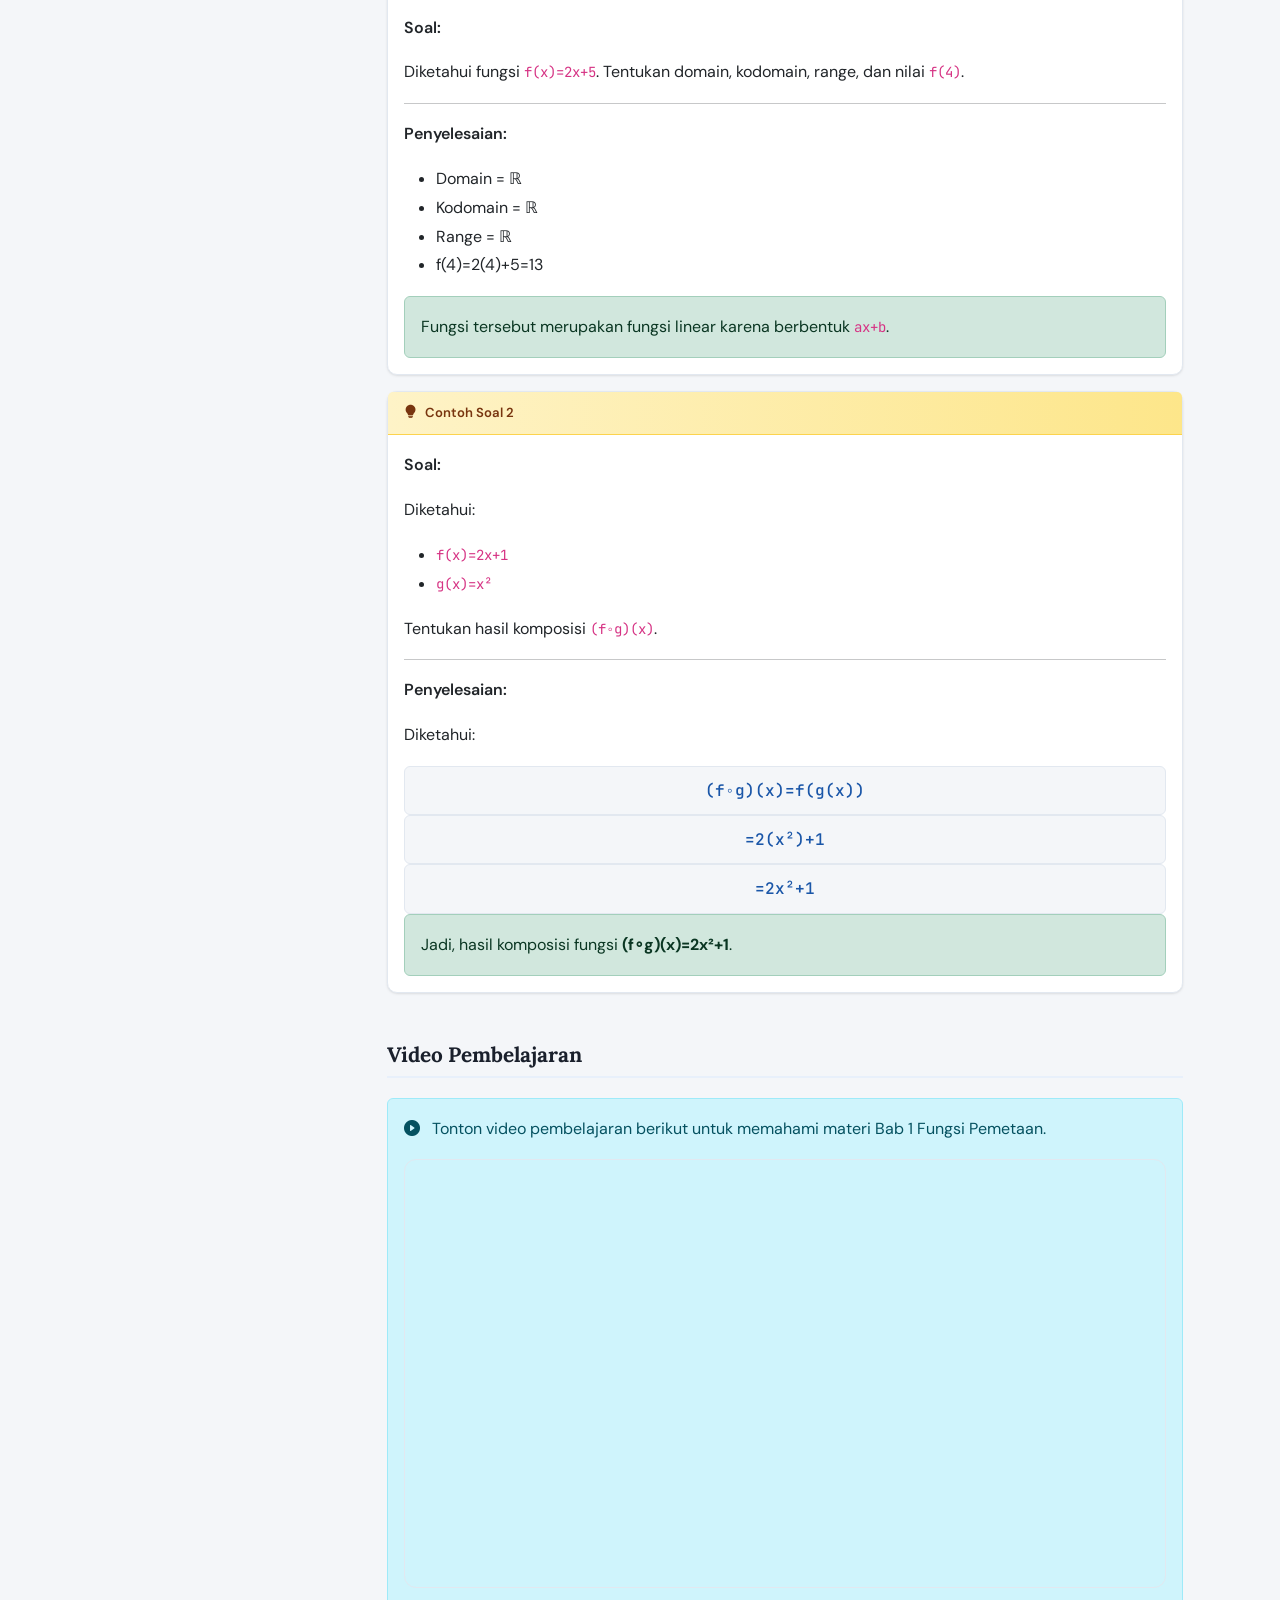
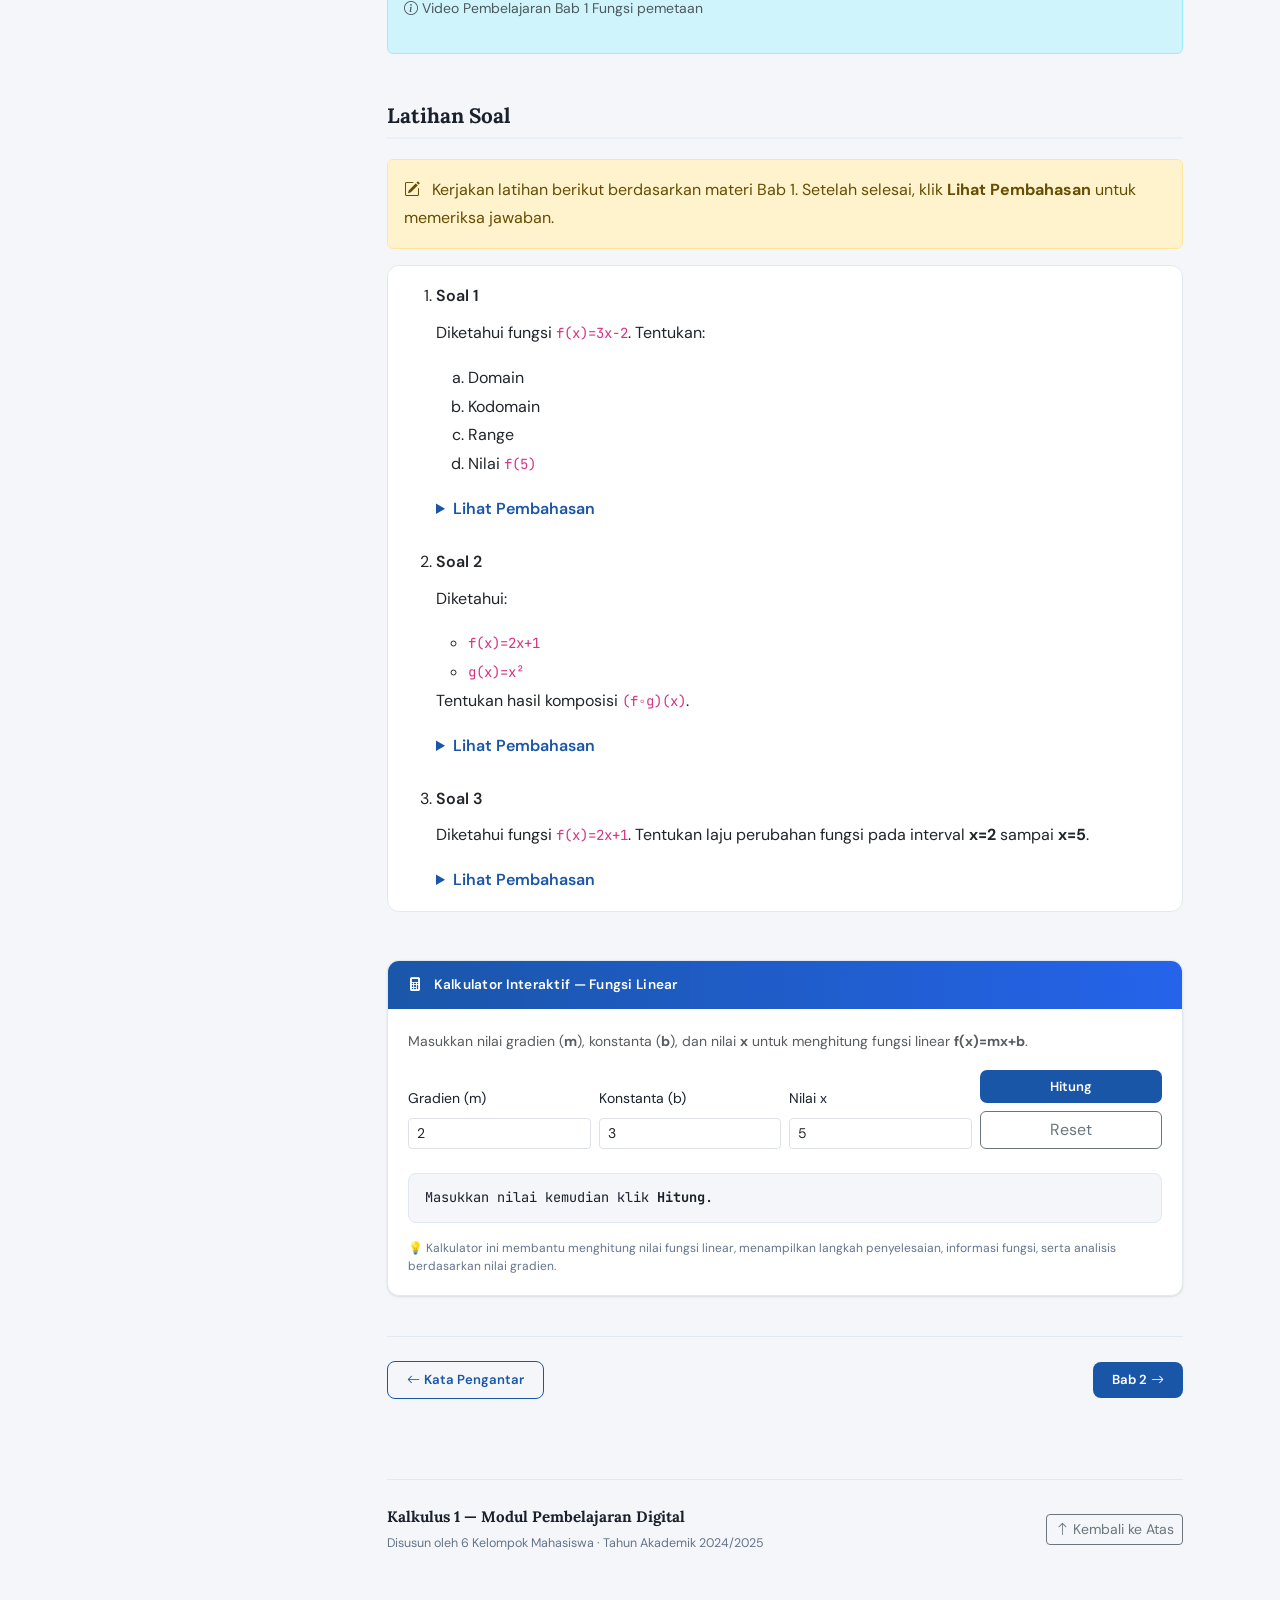
==== commit f60f1905: "Menambahkan video" ====
--- a/pages/kelompok1.html
+++ b/pages/kelompok1.html
@@ -1319,20 +1319,16 @@
           <!-- Video Pembelajaran -->
           <div id="ch1-video" class="mt-5">
             <h3 class="subsection-title">Video Pembelajaran</h3>
-            <div class="placeholder-notice">
-              <i class="bi bi-camera-video"></i>
-              <strong>Kelompok 1</strong> — Embed video pembelajaran di sini. Ganti <code>VIDEO_ID</code> dengan ID
-              video YouTube kalian.<br>
-              Contoh: <code>&lt;iframe src="https://www.youtube.com/embed/VIDEO_ID" ...&gt;&lt;/iframe&gt;</code>
-            </div>
+            <div class="alert alert-info">
+              <i class="bi bi-play-circle-fill me-2"></i>
+              Tonton video pembelajaran berikut untuk memahami materi Bab 1 Fungsi Pemetaan.  
             <div class="ratio ratio-16x9 mt-3"
               style="border-radius:12px; overflow:hidden; border:1px solid var(--clr-border);">
-              <iframe src="https://www.youtube.com/embed/"
+              <iframe src="https://youtube.com/embed/lHj7Kis1Gtw"
                 title="Video Pembelajaran Bab 1 — Bilangan Real &amp; Fungsi" allowfullscreen
                 style="border:0;"></iframe>
             </div>
-            <p class="text-muted small mt-2"><i class="bi bi-info-circle me-1"></i>Ganti link video di atas dengan video
-              pembelajaran yang sesuai.</p>
+            <p class="text-muted small mt-2"><i class="bi bi-info-circle me-1"></i>Video Pembelajaran Bab 1 Fungsi pemetaan</p>
           </div>
 
 <!-- Latihan Soal -->
